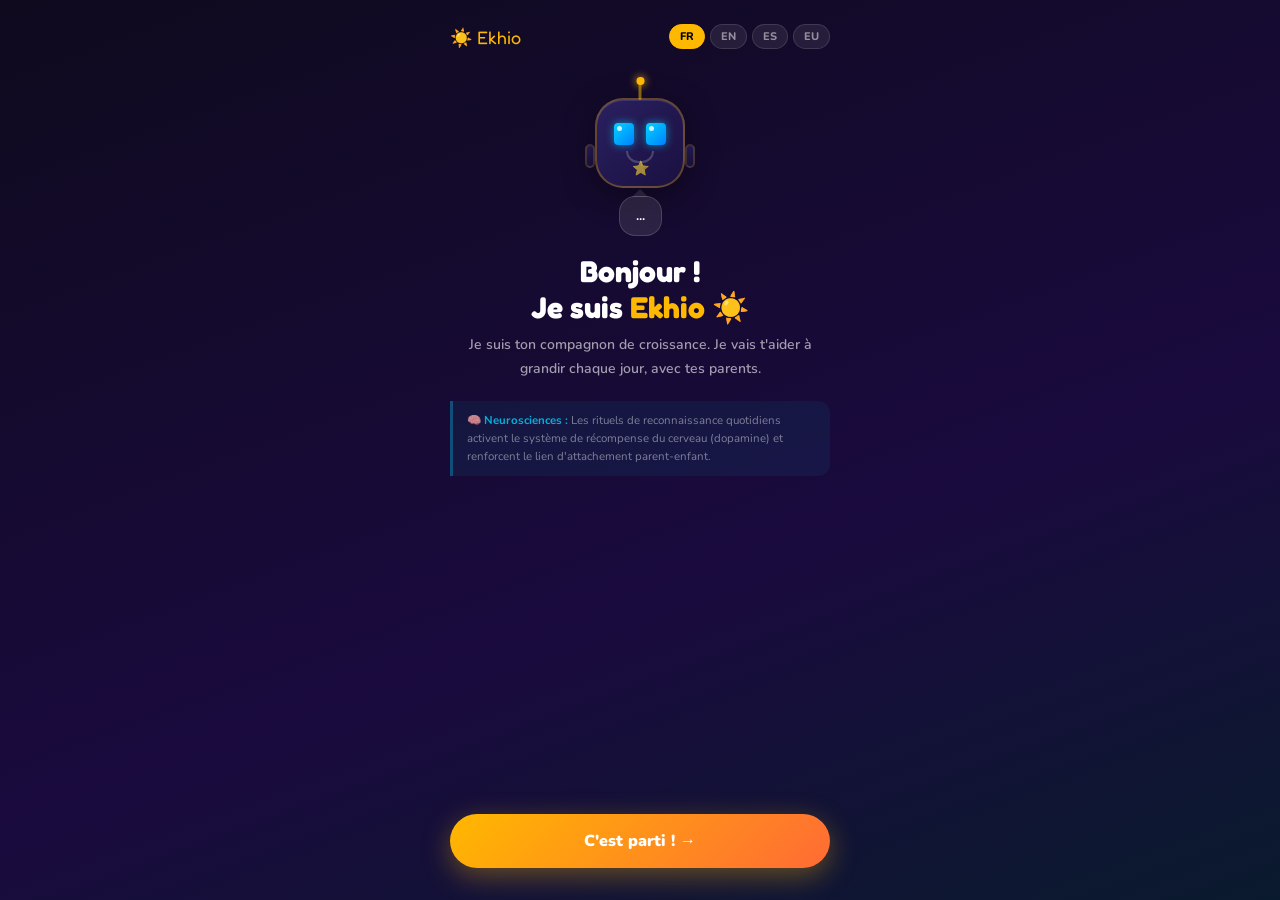
==== app.html @ 109b2e46 "🤖 feat: onboarding guidé robot Ekhio — 7 étapes, 4 langues, socle neuroscience, profil localStorage" ====
<!DOCTYPE html>
<html lang="fr">
<head>
<script>
// Redirect to onboarding if not done
if(!localStorage.getItem('ekhio_onboarding_done')){
  window.location.replace('onboarding.html');
}
// Load profile
(function(){
  const pid = localStorage.getItem('ekhio_active_profile');
  if(pid){
    const profiles = JSON.parse(localStorage.getItem('ekhio_profiles')||'[]');
    const p = profiles.find(x=>x.id===pid);
    if(p){ window.__ekhioProfile = p; }
  }
})();
</script>

<meta charset="UTF-8">
  <meta http-equiv="Cache-Control" content="no-cache, no-store, must-revalidate">
  <meta http-equiv="Pragma" content="no-cache">
  <meta http-equiv="Expires" content="0">
  <!-- PWA -->
  
  <script>
    // On iOS standalone: hide status bar overlay trick
    if (window.navigator.standalone) {
      document.documentElement.style.setProperty('--safe-top', '44px');
    }
  </script>
  <link rel="manifest" href="/manifest.json">
  <meta name="theme-color" content="#E8344A">
  <meta name="mobile-web-app-capable" content="yes">
  <meta name="apple-mobile-web-app-capable" content="yes">
  <meta name="apple-mobile-web-app-status-bar-style" content="black-translucent">
  <meta name="apple-mobile-web-app-title" content="Iron Chat">
  <link rel="apple-touch-icon" href="/apple-touch-icon.png">
  <link rel="icon" type="image/x-icon" href="/favicon.ico">

<meta name="viewport" content="width=device-width, initial-scale=1.0, viewport-fit=cover">
<title>Iron Chat & Bixente</title>
<link href="https://fonts.googleapis.com/css2?family=Nunito:wght@400;700;800;900&family=Fredoka+One&display=swap" rel="stylesheet">
<style>
*,*::before,*::after{box-sizing:border-box;margin:0;padding:0}
body{font-family:'Nunito',sans-serif;background:#FFF9F0;color:#1A1208;padding-bottom:90px;min-height:100dvh}
button{cursor:pointer;background:none;border:none;font:inherit}
ul{list-style:none}
:root{--gold:#FFB800;--gold-light:#FFD95A;--red:#E8344A;--green:#2ECC71;--blue:#3B7FE0;--purple:#8B5CF6;--orange:#F97316;--surface:#FFF;--bg:#FFF9F0;--border:rgba(0,0,0,0.08);--text:#1A1208;--muted:#6B5B3E;--faint:#B8A898}
.topbar{position:sticky;top:0;z-index:100;background:linear-gradient(135deg,#C02030,#E8344A,#FF6B35);padding:12px 16px;display:flex;align-items:center;justify-content:space-between;box-shadow:0 4px 20px rgba(232,52,74,.4)}
.logo{display:flex;align-items:center;gap:8px}
.logo-icon{width:40px;height:40px;background:rgba(255,255,255,.15);border-radius:50%;display:flex;align-items:center;justify-content:center;font-size:22px;border:2px solid rgba(255,255,255,.3)}
.logo h1{font-family:'Fredoka One',cursive;color:#fff;font-size:19px;line-height:1.1}
.logo h1 span{display:block;font-family:'Nunito',sans-serif;font-size:10px;font-weight:700;opacity:.8;text-transform:uppercase;letter-spacing:.08em}
.topbar-btn{width:36px;height:36px;background:rgba(255,255,255,.18);border-radius:50%;display:flex;align-items:center;justify-content:center;color:#fff;font-size:17px;border:1px solid rgba(255,255,255,.25);margin-left:8px}
.main{max-width:480px;margin:0 auto;padding:16px}
.hero{background:linear-gradient(135deg,#1A1208,#2D1F0A,#3D2815);border-radius:24px;padding:22px;margin-bottom:16px;position:relative;overflow:hidden;box-shadow:0 16px 48px rgba(0,0,0,.14)}
.hero::before{content:'';position:absolute;top:-40px;right:-40px;width:180px;height:180px;background:radial-gradient(circle,rgba(255,184,0,.2),transparent 70%);pointer-events:none}
.hero-date{font-size:11px;font-weight:700;color:rgba(255,255,255,.45);text-transform:uppercase;letter-spacing:.1em;margin-bottom:10px}
.hero-title{font-family:'Fredoka One',cursive;font-size:24px;color:#fff;margin-bottom:14px;line-height:1.2}
.hero-title .name{color:#FFD95A}
.stars-row{display:flex;gap:6px;margin-bottom:14px;align-items:center}
.star{font-size:32px;cursor:pointer;user-select:none;filter:grayscale(1) opacity(.28);transition:transform .3s cubic-bezier(.34,1.56,.64,1),filter .3s}
.star.on{filter:grayscale(0) drop-shadow(0 0 8px rgba(255,184,0,.8));transform:scale(1.1)}
.star:hover{transform:scale(1.2)}
.total-badge{margin-left:auto;text-align:right}
.total-badge .num{font-family:'Fredoka One',cursive;font-size:48px;color:#FFD95A;line-height:1;text-shadow:0 0 20px rgba(255,184,0,.5)}
.total-badge .lbl{font-size:10px;color:rgba(255,255,255,.4);text-transform:uppercase;letter-spacing:.08em}
.progress-bar{background:rgba(255,255,255,.1);border-radius:999px;height:9px;overflow:hidden;margin-bottom:7px}
.progress-fill{height:100%;background:linear-gradient(90deg,#FFB800,#FFD95A);border-radius:999px;transition:width .6s cubic-bezier(.34,1.56,.64,1);box-shadow:0 0 10px rgba(255,184,0,.4)}
.prog-labels{display:flex;justify-content:space-between;font-size:10px;color:rgba(255,255,255,.38);font-weight:700;text-transform:uppercase}
.ironchat-q{background:rgba(255,255,255,.06);border:1px solid rgba(255,255,255,.1);border-radius:12px;padding:10px 14px;margin-top:14px;display:flex;align-items:center;gap:10px}
.q-icon{font-size:24px;flex-shrink:0}
.q-text{font-size:12px;color:rgba(255,255,255,.78);font-style:italic;line-height:1.4}
.sec-title{font-family:'Fredoka One',cursive;font-size:21px;color:var(--text);margin-bottom:11px;display:flex;align-items:center;gap:7px}
.beh-grid{display:grid;grid-template-columns:1fr 1fr;gap:10px;margin-bottom:22px}
.beh-card{background:var(--surface);border:1.5px solid var(--border);border-radius:18px;padding:14px 10px;display:flex;flex-direction:column;align-items:center;text-align:center;gap:6px;cursor:pointer;transition:transform .2s cubic-bezier(.34,1.56,.64,1),box-shadow .2s;box-shadow:0 2px 8px rgba(0,0,0,.06);-webkit-tap-highlight-color:transparent;position:relative}
.beh-card:hover{transform:translateY(-3px);box-shadow:0 6px 20px rgba(0,0,0,.1)}
.beh-card:active{transform:scale(.96)}
.beh-card.done{opacity:.45;pointer-events:none}
.beh-card.done::after{content:'✓';position:absolute;top:8px;right:10px;font-size:16px;color:var(--green);font-weight:900}
.beh-card .ic{font-size:30px}
.beh-card .lbl{font-size:11px;font-weight:800;color:var(--text);line-height:1.3}
.beh-card .badge{background:var(--gold);color:#fff;font-size:10px;font-weight:800;padding:2px 8px;border-radius:999px}
.beh-card.sp{border-color:var(--gold);background:linear-gradient(135deg,#FFFBF0,#FFF3DC)}
.beh-card.sp .badge{background:#E09800}
.rew-item{background:var(--surface);border:1.5px solid var(--border);border-radius:18px;padding:14px;display:flex;align-items:center;gap:10px;margin-bottom:8px;box-shadow:0 2px 8px rgba(0,0,0,.06);transition:transform .2s,box-shadow .2s;-webkit-tap-highlight-color:transparent}
.rew-item.ul{border-color:var(--green);background:linear-gradient(135deg,#F0FFF7,#E0FFEE);cursor:pointer}
.rew-item.ul:hover{transform:translateX(4px);box-shadow:0 6px 20px rgba(0,0,0,.1)}
.rew-item.nx{border-color:var(--gold);background:linear-gradient(135deg,#FFFBF0,#FFF3DC)}
.rew-item.lk{opacity:.5}
.rew-ic{font-size:28px;flex-shrink:0}
.rew-info{flex:1}
.rew-title{font-weight:800;font-size:13px;color:var(--text)}
.rew-desc{font-size:11px;color:var(--muted);margin-top:1px}
.rew-cost{font-family:'Fredoka One',cursive;font-size:17px;color:#E09800;flex-shrink:0}
.rew-st{width:26px;height:26px;border-radius:50%;display:flex;align-items:center;justify-content:center;font-size:13px;flex-shrink:0}
.rew-st.ok{background:var(--green)}.rew-st.tg{background:var(--gold)}.rew-st.lk2{background:rgba(0,0,0,.07)}
.rew-del{width:26px;height:26px;border-radius:50%;background:rgba(232,52,74,.1);display:flex;align-items:center;justify-content:center;font-size:12px;cursor:pointer;flex-shrink:0;color:var(--red);border:none;transition:background .18s}
.rew-del:hover{background:rgba(232,52,74,.2)}
.wk-grid{display:grid;grid-template-columns:repeat(7,1fr);gap:7px;margin-bottom:22px}
.day{background:var(--surface);border:1.5px solid var(--border);border-radius:12px;padding:7px 3px;text-align:center}
.day .dn{font-size:8px;font-weight:800;color:var(--faint);text-transform:uppercase;letter-spacing:.06em;margin-bottom:3px}
.day .ds{font-family:'Fredoka One',cursive;font-size:18px;color:var(--gold);line-height:1}
.day .de{font-size:8px;color:var(--faint)}
.day.td{border-color:var(--red);background:linear-gradient(135deg,#FFF5F7,#FFE8EC)}
.day.td .dn{color:var(--red)}
/* History */
.hist-item{background:var(--surface);border:1.5px solid var(--border);border-radius:16px;padding:13px;display:flex;align-items:center;gap:10px;margin-bottom:8px;box-shadow:0 2px 8px rgba(0,0,0,.06)}
.hist-item.type-earn{border-left:4px solid var(--gold)}
.hist-item.type-use{border-left:4px solid var(--red)}
.hist-ic{font-size:24px;flex-shrink:0}
.hist-info{flex:1}
.hist-title{font-weight:800;font-size:13px;color:var(--text)}
.hist-date{font-size:10px;color:var(--faint);margin-top:2px}
.hist-pts{font-family:'Fredoka One',cursive;font-size:16px;flex-shrink:0}
.hist-pts.earn{color:var(--gold)}.hist-pts.use{color:var(--red)}
.hist-empty{text-align:center;padding:40px 20px;color:var(--faint);font-size:14px;font-weight:700}
.hist-empty .ic{font-size:40px;margin-bottom:8px}
/* Add reward form */
.add-rew-form{background:#fff;border:2px dashed var(--gold);border-radius:18px;padding:16px;margin-bottom:22px}
.add-rew-form .form-title{font-family:'Fredoka One',cursive;font-size:16px;color:var(--text);margin-bottom:12px;display:flex;align-items:center;gap:6px}
.form-row{display:flex;gap:8px;margin-bottom:10px}
.form-row input,.form-row select{flex:1;padding:10px 12px;border:1.5px solid var(--border);border-radius:12px;font:inherit;font-size:13px;font-weight:700;color:var(--text);background:var(--bg)}
.form-row input:focus,.form-row select:focus{outline:none;border-color:var(--gold)}
.form-row-3{display:grid;grid-template-columns:1fr 2fr 1fr;gap:8px;margin-bottom:12px}
.btn-add-rew{background:linear-gradient(135deg,#FFB800,#FFD95A);color:#1A1208;border-radius:12px;padding:10px;font-weight:900;font-size:13px;width:100%;border:none;cursor:pointer;display:flex;align-items:center;justify-content:center;gap:6px}
/* Bottom nav */
.bottom-nav{position:fixed;bottom:0;left:0;right:0;background:#fff;border-top:1.5px solid var(--border);display:flex;justify-content:space-around;padding:8px;padding-bottom:calc(8px + env(safe-area-inset-bottom,0px));box-shadow:0 -8px 24px rgba(0,0,0,.08);z-index:200}
.nav-item{display:flex;flex-direction:column;align-items:center;gap:2px;padding:7px 14px;border-radius:12px;color:var(--faint);font-size:9px;font-weight:800;text-transform:uppercase;letter-spacing:.06em;transition:color .18s,background .18s;cursor:pointer;-webkit-tap-highlight-color:transparent}
.nav-item .ni{font-size:20px;line-height:1}
.nav-item.act{color:var(--red);background:rgba(232,52,74,.08)}
.view{display:none}
.view.act{display:block}
/* Modals */
.overlay{position:fixed;inset:0;background:rgba(0,0,0,.58);backdrop-filter:blur(4px);z-index:500;display:flex;align-items:flex-end;padding:14px;opacity:0;pointer-events:none;transition:opacity .25s}
.overlay.open{opacity:1;pointer-events:all}
.modal{background:#fff;border-radius:24px 24px 18px 18px;padding:22px;width:100%;max-width:480px;margin:0 auto;transform:translateY(60px);transition:transform .35s cubic-bezier(.34,1.56,.64,1);box-shadow:0 16px 48px rgba(0,0,0,.14)}
.overlay.open .modal{transform:translateY(0)}
.m-em{font-size:52px;text-align:center;display:block;margin-bottom:10px}
.m-title{font-family:'Fredoka One',cursive;font-size:22px;text-align:center;margin-bottom:7px}
.m-desc{font-size:13px;color:var(--muted);text-align:center;margin-bottom:18px;line-height:1.6}
.m-actions{display:flex;gap:10px}
.btn{flex:1;padding:11px 14px;border-radius:999px;font-weight:800;font-size:14px;text-align:center;cursor:pointer;transition:transform .18s;border:none}
.btn:active{transform:scale(.97)}
.btn-p{background:linear-gradient(135deg,#E8344A,#FF6B35);color:#fff;box-shadow:0 4px 14px rgba(232,52,74,.35)}
.btn-s{background:#FFF3DC;color:var(--muted)}
/* Confetti / FX */
.confbox{position:fixed;inset:0;pointer-events:none;z-index:1000;overflow:hidden}
.cp{position:absolute;animation:cf linear forwards}
@keyframes cf{0%{transform:translateY(-20px) rotate(0deg);opacity:1}100%{transform:translateY(110vh) rotate(720deg);opacity:0}}
.sburst{position:fixed;pointer-events:none;z-index:800;font-size:46px;animation:sb .7s cubic-bezier(.34,1.56,.64,1) forwards}
@keyframes sb{0%{transform:scale(0) rotate(-30deg);opacity:1}60%{transform:scale(1.4) rotate(10deg);opacity:1}100%{transform:scale(1) rotate(0) translateY(-80px);opacity:0}}
/* Rules */
.rl-list{display:flex;flex-direction:column;gap:11px;margin-bottom:22px}
.rl-card{background:#fff;border:1.5px solid var(--border);border-radius:18px;padding:14px;display:flex;align-items:center;gap:10px;box-shadow:0 2px 8px rgba(0,0,0,.06)}
.rl-num{width:26px;height:26px;background:var(--red);color:#fff;border-radius:50%;display:flex;align-items:center;justify-content:center;font-family:'Fredoka One',cursive;font-size:14px;flex-shrink:0}
.rl-em{font-size:28px;flex-shrink:0}
.rl-title{font-weight:800;font-size:13px;color:var(--text)}
.rl-q{font-size:11px;color:var(--muted);font-style:italic;margin-top:2px}
.crisis-card{background:linear-gradient(135deg,#F0F7FF,#E0EEFF);border:1.5px solid rgba(59,127,224,.2);border-radius:18px;padding:18px;margin-bottom:14px}
.csteps{display:flex;flex-direction:column;gap:10px;margin-top:10px}
.cstep{display:flex;align-items:flex-start;gap:10px;padding:10px;background:#fff;border-radius:12px}
.csnum{width:26px;height:26px;border-radius:50%;display:flex;align-items:center;justify-content:center;font-family:'Fredoka One',cursive;font-size:14px;color:#fff;flex-shrink:0}
.csnum.g{background:#2ECC71}.csnum.o{background:#F97316}.csnum.b{background:#3B7FE0}.csnum.p{background:#8B5CF6}.csnum.gl{background:#FFB800}
.cst-title{font-weight:800;font-size:12px;color:var(--text)}
.cst-desc{font-size:11px;color:var(--muted);margin-top:2px;line-height:1.5}
/* Settings */
.s-card{background:#fff;border:1.5px solid var(--border);border-radius:18px;padding:18px;margin-bottom:14px}
.s-lbl{font-size:10px;font-weight:800;color:var(--faint);text-transform:uppercase;letter-spacing:.1em;margin-bottom:7px}
.s-input{width:100%;padding:11px 14px;border:1.5px solid var(--border);border-radius:12px;font:inherit;font-size:14px;font-weight:700;color:var(--text);background:var(--bg);transition:border-color .18s}
.s-input:focus{outline:none;border-color:var(--red)}
.s-row{display:flex;align-items:center;justify-content:space-between;padding:11px 0;border-bottom:1px solid rgba(0,0,0,.06)}
.s-row:last-child{border-bottom:none}
.s-rl{font-weight:700;font-size:13px}.s-rd{font-size:11px;color:var(--muted);margin-top:2px}
.tg{width:44px;height:26px;background:rgba(0,0,0,.1);border-radius:999px;position:relative;cursor:pointer;transition:background .25s;flex-shrink:0}
.tg.on{background:#2ECC71}
.tg::after{content:'';position:absolute;top:2px;left:2px;width:22px;height:22px;background:#fff;border-radius:50%;box-shadow:0 2px 6px rgba(0,0,0,.2);transition:transform .25s cubic-bezier(.34,1.56,.64,1)}
.tg.on::after{transform:translateX(18px)}
.btn-save{background:linear-gradient(135deg,#E8344A,#FF6B35);color:#fff;border-radius:12px;padding:12px;font-weight:800;font-size:14px;width:100%;text-align:center;box-shadow:0 4px 14px rgba(232,52,74,.35);margin-bottom:10px;display:block;border:none;cursor:pointer}
.btn-danger{background:rgba(232,52,74,.08);color:var(--red);border:1.5px solid rgba(232,52,74,.2);border-radius:12px;padding:11px;font-weight:800;font-size:13px;width:100%;display:block;cursor:pointer}
/* Toast */
.toast{position:fixed;top:14px;left:50%;transform:translateX(-50%) translateY(-80px);background:#1A1208;color:#fff;padding:11px 18px;border-radius:999px;font-size:13px;font-weight:700;z-index:600;transition:transform .4s cubic-bezier(.34,1.56,.64,1);white-space:nowrap;box-shadow:0 16px 48px rgba(0,0,0,.14)}
.toast.show{transform:translateX(-50%) translateY(0)}
/* Filter tabs */
.filter-tabs{display:flex;gap:8px;margin-bottom:14px}
.ftab{padding:6px 14px;border-radius:999px;font-size:12px;font-weight:800;cursor:pointer;border:1.5px solid var(--border);background:var(--surface);color:var(--muted);transition:all .18s}
.ftab.act{background:var(--red);color:#fff;border-color:var(--red)}
@media(max-width:360px){.beh-grid{grid-template-columns:1fr}.day .ds{font-size:15px}.nav-item{padding:7px 8px}}
.beh-manage-item{background:#fff;border:1.5px solid var(--border);border-radius:16px;padding:12px 14px;display:flex;align-items:center;gap:10px;margin-bottom:8px;box-shadow:0 2px 8px rgba(0,0,0,.06)}
.beh-manage-item.custom-b{border-color:rgba(255,184,0,.4);background:linear-gradient(135deg,#FFFBF0,#FFF8E8)}


/* ===== MINI JEU ===== */
#view-game{display:none;flex-direction:column;align-items:center}
#view-game.act{display:flex}
.game-locked{text-align:center;padding:48px 24px;color:var(--muted)}
.game-locked .lock-ic{font-size:64px;margin-bottom:16px}
.game-locked .lock-title{font-family:'Fredoka One',cursive;font-size:22px;color:var(--text);margin-bottom:8px}
.game-locked .lock-desc{font-size:14px;line-height:1.6;max-width:28ch;margin:0 auto}
.game-locked .lock-stars{font-family:'Fredoka One',cursive;font-size:48px;color:var(--gold);margin:16px 0;text-shadow:0 0 20px rgba(255,184,0,.4)}
.game-wrap{width:100%;max-width:480px;position:relative}
#gameCanvas{width:100%;display:block;border-radius:18px;box-shadow:0 8px 32px rgba(0,0,0,.18);touch-action:none}
.game-hud{width:100%;max-width:480px;display:flex;justify-content:space-between;align-items:center;padding:10px 4px;margin-top:8px}
.hud-score{font-family:'Fredoka One',cursive;font-size:22px;color:var(--text)}
.hud-best{font-size:12px;font-weight:800;color:var(--muted);text-align:right}
.game-btn{background:linear-gradient(135deg,#E8344A,#FF6B35);color:#fff;border-radius:999px;padding:11px 28px;font-weight:800;font-size:15px;border:none;cursor:pointer;box-shadow:0 4px 14px rgba(232,52,74,.35);margin-top:12px;display:block}
.game-btn.secondary{background:linear-gradient(135deg,#FFB800,#FFD95A);color:#1A1208;box-shadow:0 4px 14px rgba(255,184,0,.35)}
.game-tap-hint{font-size:12px;color:var(--faint);font-weight:700;text-align:center;margin-top:8px}

/* ===== SPLASH LANDING ===== */
#splashScreen{position:fixed;inset:0;z-index:9999;background:#0A0A1A;display:flex;flex-direction:column;align-items:center;justify-content:center;padding:0;overflow:hidden;cursor:pointer;-webkit-tap-highlight-color:transparent;user-select:none}
.splash-img{width:100%;max-width:480px;object-fit:cover;flex:1;min-height:0}
.splash-bottom{width:100%;max-width:480px;padding:20px 24px 32px;background:linear-gradient(to bottom,rgba(10,10,26,0) 0%,#0A0A1A 30%);margin-top:-60px;position:relative;z-index:2;text-align:center}
.splash-btn{background:linear-gradient(135deg,#FFB800,#FF6B35);color:#fff;border:none;border-radius:999px;padding:16px 48px;font-family:'Fredoka One',cursive;font-size:22px;cursor:pointer;box-shadow:0 0 32px rgba(255,184,0,0.6),0 8px 24px rgba(0,0,0,0.4);animation:pulse-btn 2s ease-in-out infinite;width:100%}
@keyframes pulse-btn{0%,100%{box-shadow:0 0 32px rgba(255,184,0,0.6),0 8px 24px rgba(0,0,0,0.4);transform:scale(1)}50%{box-shadow:0 0 48px rgba(255,184,0,0.9),0 8px 32px rgba(0,0,0,0.5);transform:scale(1.03)}}
.splash-subtitle{font-size:13px;color:rgba(255,255,255,0.5);font-weight:700;margin-top:10px;text-transform:uppercase;letter-spacing:.1em}

</style>
</head>
<body>

<div id="splashScreen" onclick="dismissSplash()" style="cursor:pointer">
  <img src="landing.jpg" class="splash-img" alt="Bixente & Iron Chat" draggable="false">
  <div class="splash-bottom">
    <div class="splash-btn">⭐ Découvrir mes Récompenses</div>
    <div class="splash-subtitle">Bixente Rewards &amp; Iron Chat</div>
  </div>
</div>

<header class="topbar">
  <div class="logo">
    <div class="logo-icon">🦁</div>
    <h1>Iron Chat<span>& Bixente</span></h1>
  </div>
  <div style="display:flex">
    
  <div id="app-lang-switcher" style="display:flex;gap:4px;align-items:center">
    <button onclick="setAppLang('fr')" id="aln-fr" style="background:var(--gold);color:#000;border:none;border-radius:999px;padding:4px 10px;font-size:10px;font-weight:800;cursor:pointer">FR</button>
    <button onclick="setAppLang('eu')" id="aln-eu" style="background:rgba(255,255,255,.1);color:rgba(255,255,255,.6);border:none;border-radius:999px;padding:4px 10px;font-size:10px;font-weight:800;cursor:pointer">EU</button>
  </div>
    <button class="topbar-btn" onclick="showView('reglements')">📋</button>
    <button class="topbar-btn" onclick="showView('settings')">⚙️</button>
  </div>
</header>

<div class="confbox" id="confbox"></div>
<div class="toast" id="toast"></div>

<main class="main">

  <!-- HOME -->
  <div class="view act" id="view-home">
    <div class="hero">
      <div class="hero-date" id="heroDate"></div>
      <div class="hero-title">Les étoiles de <span class="name" id="heroName">Bixente</span> !</div>
      <div class="stars-row">
        <div id="starsRow" style="display:flex;gap:6px"></div>
        <div class="total-badge">
          <div class="num" id="totalNum">0</div>
          <div class="lbl">⭐ total</div>
        </div>
      </div>
      <div class="progress-bar"><div class="progress-fill" id="pFill" style="width:0%"></div></div>
      <div class="prog-labels"><span id="pStart">0⭐</span><span id="pNext">Objectif : 3⭐</span><span id="pEnd">3⭐</span></div>
      <div class="ironchat-q">
        <span class="q-icon">🦁</span>
        <span class="q-text" id="quote">"Iron Chat est fier de toi !"</span>
      </div>
    </div>

    <div class="sec-title">⚡ Gagner des étoiles</div>
    <div class="beh-grid" id="behGrid"></div>

    <div class="sec-title">🏆 Récompenses</div>
    <div id="rewList" style="margin-bottom:22px"></div>

    <div class="sec-title">📅 Cette semaine</div>
    <div class="wk-grid" id="wkGrid"></div>
  </div>

  <!-- REWARDS MANAGEMENT -->
  <div class="view" id="view-rewards">
    <div class="sec-title" style="margin-top:8px">🎁 Gérer les récompenses</div>

    <div class="add-rew-form">
      <div class="form-title">✨ Créer une récompense</div>
      <div class="form-row-3">
        <input type="text" id="newRewEmoji" placeholder="🎯" maxlength="2" style="text-align:center;font-size:22px">
        <input type="text" id="newRewTitle" placeholder="Nom de la récompense" maxlength="30">
        <input type="number" id="newRewCost" placeholder="⭐" min="1" max="999" style="text-align:center">
      </div>
      <div class="form-row">
        <input type="text" id="newRewDesc" placeholder="Description (optionnelle)" maxlength="50">
      </div>
      <button class="btn-add-rew" onclick="addCustomRew()">➕ Ajouter cette récompense</button>
    </div>

    <div class="sec-title">📋 Toutes les récompenses</div>
    <div id="allRewList"></div>
  </div>

  <!-- HISTORY -->
  <div class="view" id="view-history">
    <div class="sec-title" style="margin-top:8px">📖 Historique</div>
    <div class="filter-tabs">
      <div class="ftab act" id="ftAll" onclick="setFilt('all')">Tout</div>
      <div class="ftab" id="ftEarn" onclick="setFilt('earn')">⭐ Gains</div>
      <div class="ftab" id="ftUse" onclick="setFilt('use')">🎁 Récompenses</div>
    </div>
    <div id="histList"></div>
  </div>

  <!-- RULES -->
  <div class="view" id="view-reglements">
    <div class="sec-title" style="margin-top:8px">🦁 Les 5 Règles d'Iron Chat</div>
    <div class="rl-list" id="rlList"></div>
    <div class="sec-title">🆘 Protocole Anti-Crise</div>
    <div class="crisis-card">
      <div style="font-family:'Fredoka One',cursive;font-size:15px;color:#3B7FE0;margin-bottom:3px">Si Bixente est en colère…</div>
      <div style="font-size:11px;color:#6B5B3E">Iron Chat guide en 5 étapes :</div>
      <div class="csteps">
        <div class="cstep"><div class="csnum g">1</div><div><div class="cst-title">⏱️ Je préviens 5 min avant</div><div class="cst-desc">"Bixente, dans 5 minutes on change d'activité."</div></div></div>
        <div class="cstep"><div class="csnum o">2</div><div><div class="cst-title">🫂 Je reste calme & à sa hauteur</div><div class="cst-desc">Je respire, je baisse la voix, je m'accroupis.</div></div></div>
        <div class="cstep"><div class="csnum b">3</div><div><div class="cst-title">💬 Je nomme l'émotion</div><div class="cst-desc">"Tu es en colère parce que… c'est normal."</div></div></div>
        <div class="cstep"><div class="csnum p">4</div><div><div class="cst-title">🛋️ Coin Calme Iron Chat</div><div class="cst-desc">Souffle ensemble : inspire 4s → bloque 4s → expire 6s.</div></div></div>
        <div class="cstep"><div class="csnum gl">5</div><div><div class="cst-title">⭐ Le débriefing</div><div class="cst-desc">"Tu t'es calmé — Iron Chat est fier !" → +1 étoile bonus.</div></div></div>
      </div>
    </div>
    <div class="hero" style="margin-bottom:22px">
      <div class="hero-title" style="font-size:17px">🌟 La philosophie Iron Chat</div>
      <p style="color:rgba(255,255,255,.72);font-size:12px;line-height:1.7;margin-top:8px">Quand Bixente respecte les règles, <strong style="color:#FFD95A">tout le monde est content et personne n'est triste</strong>.<br><br>Iron Chat ne punit pas — il récompense et encourage. 💪</p>
    </div>
  </div>

  <!-- SETTINGS -->
  <div class="view" id="view-settings">
    <div class="sec-title" style="margin-top:8px">⚙️ Paramètres</div>
    <div class="s-card">
      <div class="s-lbl">Nom de l'enfant</div>
      <input type="text" class="s-input" id="sName" placeholder="Bixente" maxlength="20">
    </div>
    <div class="s-card">
      <div class="s-lbl">Âge</div>
      <input type="number" class="s-input" id="sAge" placeholder="5" min="3" max="18">
    </div>
    <div class="s-card">
      <div class="s-lbl">Options</div>
      <div class="s-row">
        <div><div class="s-rl">Mode parent 🔒</div><div class="s-rd">Confirmer avant d'ajouter + bypass limite journalière</div></div>
        <div class="tg" id="tgParent" onclick="tog('parent')"></div>
      </div>
      <div class="s-row">
        <div><div class="s-rl">Étoiles max / jour</div><div class="s-rd" id="maxDesc">Maximum 5 étoiles/jour</div></div>
        <div style="display:flex;align-items:center;gap:7px">
          <button onclick="chgMax(-1)" style="width:28px;height:28px;background:#FFF3DC;border-radius:50%;font-size:18px;font-weight:800;color:#6B5B3E;display:flex;align-items:center;justify-content:center;cursor:pointer;border:none">−</button>
          <span id="maxVal" style="font-family:'Fredoka One',cursive;font-size:21px;color:#E8344A;min-width:22px;text-align:center">5</span>
          <button onclick="chgMax(1)" style="width:28px;height:28px;background:#FFF3DC;border-radius:50%;font-size:18px;font-weight:800;color:#6B5B3E;display:flex;align-items:center;justify-content:center;cursor:pointer;border:none">+</button>
        </div>
      </div>
    </div>
    <button class="btn-save" onclick="saveSets()">💾 Sauvegarder</button>

    <div class="sec-title" style="margin-top:8px">⚡ Gérer les comportements</div>

    <div class="add-rew-form" style="margin-bottom:14px">
      <div class="form-title">➕ Nouveau comportement</div>
      <div class="form-row-3">
        <input type="text" id="newBehEmoji" placeholder="🎯" maxlength="2" style="text-align:center;font-size:22px">
        <input type="text" id="newBehLabel" placeholder="Nom du comportement" maxlength="30">
        <select id="newBehSp" style="font-size:13px;font-weight:700;padding:10px 8px;border:1.5px solid var(--border);border-radius:12px;background:var(--bg);color:var(--text)">
          <option value="0">Normal</option>
          <option value="1">⭐ Spécial</option>
        </select>
      </div>
      <div class="form-row">
        <input type="text" id="newBehQuote" placeholder="Citation Iron Chat (ex: Mission réussie !)" maxlength="50">
      </div>
      <button class="btn-add-rew" onclick="addCustomBeh()">➕ Ajouter ce comportement</button>
    </div>

    <div id="behManageList"></div>

    <button class="btn-danger" style="margin-top:8px" onclick="doReset()">🗑️ Remettre à zéro</button>
  </div>


  <!-- MINI JEU -->
  <div class="view" id="view-game">
    <div id="gameLocked" class="game-locked">
      <div class="lock-ic">🔒</div>
      <div class="lock-title">Mini Jeu verrouillé</div>
      <div class="lock-stars" id="lockStarsDisplay">0 / 10 ⭐</div>
      <div class="lock-desc">Gagne <strong>10 étoiles</strong> pour débloquer le mini jeu Iron Chat !</div>
    </div>
    <div id="gameUnlocked" style="display:none;width:100%;max-width:480px">
      <div class="game-hud">
        <div>
          <div class="hud-score">Score : <span id="gameScore">0</span></div>
          <div style="font-size:11px;font-weight:700;color:var(--faint);margin-top:2px">🏆 Record : <span id="gameBest">0</span></div>
        </div>
        <div style="text-align:right">
          <div style="font-family:'Fredoka One',cursive;font-size:14px;color:var(--red)" id="gameLives">❤️ ❤️ ❤️</div>
          <div style="font-size:11px;font-weight:700;color:var(--faint);margin-top:2px" id="gameSpeed">Vitesse ×1</div>
        </div>
      </div>
      <div class="game-wrap">
        <canvas id="gameCanvas" width="480" height="300"></canvas>
      </div>
      <div class="game-tap-hint" id="gameTapHint">Tape l'écran ou appuie sur ESPACE pour sauter</div>
      <div style="display:flex;gap:10px;justify-content:center;margin-top:12px">
        <button class="game-btn" id="gameStartBtn" onclick="gameAction()">▶ Démarrer</button>
        <button class="game-btn secondary" onclick="showView('home')" style="padding:11px 18px">← Retour</button>
      </div>
    </div>
  </div>

</main>

<nav class="bottom-nav">
  <div class="nav-item act" id="nav-home" onclick="showView('home')"><span class="ni">⭐</span><span>Étoiles</span></div>
  <div class="nav-item" id="nav-rewards" onclick="showView('rewards')"><span class="ni">🎁</span><span>Rewards</span></div>
  <div class="nav-item" id="nav-history" onclick="showView('history')"><span class="ni">📖</span><span>Historique</span></div>
  <div class="nav-item" id="nav-game" onclick="showView('game')"><span class="ni">🎮</span><span>Jeu</span></div>
  <div class="nav-item" id="nav-reglements" onclick="showView('reglements')"><span class="ni">📋</span><span>Règles</span></div>
</nav>

<!-- Behavior confirm modal -->
<div class="overlay" id="behModal">
  <div class="modal">
    <span class="m-em" id="mEm">⭐</span>
    <div class="m-title" id="mTitle">Bravo !</div>
    <div class="m-desc" id="mDesc"></div>
    <div class="m-actions">
      <button class="btn btn-s" onclick="closeM('behModal')">Annuler</button>
      <button class="btn btn-p" id="mOk">Gagner l'étoile !</button>
    </div>
  </div>
</div>

<!-- Reward use modal -->
<div class="overlay" id="rewModal">
  <div class="modal">
    <span class="m-em" id="rEm">🏆</span>
    <div class="m-title" id="rTitle">Récompense !</div>
    <div class="m-desc" id="rDesc"></div>
    <div class="m-actions">
      <button class="btn btn-s" onclick="closeM('rewModal')">Plus tard</button>
      <button class="btn btn-p" onclick="useRew()">🎉 Utiliser !</button>
    </div>
  </div>
</div>

<!-- Delete reward confirm -->
<div class="overlay" id="delBehModal">
  <div class="modal">
    <span class="m-em">🗑️</span>
    <div class="m-title">Supprimer ?</div>
    <div class="m-desc" id="delBehDesc">Ce comportement sera supprimé.</div>
    <div class="m-actions">
      <button class="btn btn-s" onclick="closeM('delBehModal')">Annuler</button>
      <button class="btn btn-p" onclick="confirmDelBeh()">Supprimer</button>
    </div>
  </div>
</div>

<div class="overlay" id="delRewModal">
  <div class="modal">
    <span class="m-em">🗑️</span>
    <div class="m-title">Supprimer ?</div>
    <div class="m-desc" id="delRewDesc">Cette récompense sera supprimée.</div>
    <div class="m-actions">
      <button class="btn btn-s" onclick="closeM('delRewModal')">Annuler</button>
      <button class="btn btn-p" onclick="confirmDelRew()">Supprimer</button>
    </div>
  </div>
</div>

<script>
const DEFAULT_BEH=[
  {id:"b1",e:"☀️",l:"Routine du matin",q:"Mission matin accomplie !"},
  {id:"b2",e:"🌙",l:"Routine du soir",q:"Mission soir réussie !"},
  {id:"b3",e:"🧸",l:"Rangement jouets",q:"La base est rangée !"},
  {id:"b4",e:"🤗",l:"Doux avec les autres",q:"Un héros qui protège !",sp:true},
  {id:"b5",e:"🙏",l:"Merci / S'il te plaît",q:"Mot de passe validé !"},
  {id:"b6",e:"👂",l:"Bien écouté",q:"Bonne écoute, héros !"},
  {id:"b7",e:"🍽️",l:"Bien mangé à table",q:"Mission repas réussie !"},
  {id:"b8",e:"✅",l:"Dit la vérité",q:"La vérité = super-pouvoir !",sp:true},
  {id:"b9",e:"🌟",l:"Bonus Iron Chat",q:"Surprise Iron Chat !",sp:true},
  {id:"b10",e:"🚗",l:"Calme en voiture",q:"Cockpit serein !"},
];
const DEFAULT_REW=[
  {id:'r1',e:"🎮",t:"Salle de jeux",d:"On va jouer ensemble !",c:3,custom:false},
  {id:'r2',e:"🍕",t:"Repas préféré",d:"Tu choisis ce qu'on mange",c:4,custom:false},
  {id:'r3',e:"📺",t:"1 épisode TV",d:"20 minutes de série",c:5,custom:false},
  {id:'r4',e:"🛝",t:"Super aire de jeux",d:"La grande aire de jeux !",c:10,custom:false},
  {id:'r5',e:"🎬",t:"Soirée film",d:"2 épisodes ou un petit film",c:20,custom:false},
  {id:'r6',e:"🎁",t:"Petit cadeau",d:"Un cadeau surprise !",c:50,custom:false},
];
const RLS=[
  {e:"🍽️",t:"À table : assiette, verre, fourchette — c'est tout !",q:'"Iron Chat range son armure avant de manger."'},
  {e:"🚗",t:"En voiture : doudou ou jouet solide seulement",q:'"En mission, seul l\'essentiel monte dans le cockpit."'},
  {e:"🤗",t:"On ne fait pas mal aux autres",q:'"Iron Chat est fort — les forts protègent."'},
  {e:"📦",t:"On range quand papa et maman demandent",q:'"Un héros range sa base sur ordre du chef de mission."'},
  {e:"🌟",t:"Comme ça, tout le monde est content !",q:'"Une équipe heureuse = une mission réussie !"'},
];
const QT=['"Un héros se lève prêt pour sa mission !"','"Iron Chat est fier de toi, Bixente !"','"Chaque étoile te rapproche de la victoire !"','"Les vrais héros sont doux et courageux."','"Ta mission continue — tu peux le faire !"','"Iron Chat veille sur toi depuis New York 2087 !"'];
const DYS=["Lun","Mar","Mer","Jeu","Ven","Sam","Dim"];

// State
let S={
  n:"Bixente",a:5,
  td:0,tot:0,mx:5,
  wk:[0,0,0,0,0,0,0],
  opts:{parent:false},
  ld:new Date().toDateString(),
  rewards:[...DEFAULT_REW],
  behaviors:null,
  doneBeh:[],
  hist:[],
  rewIdSeq:100,
  behIdSeq:100,
  gameBest:0
};
let pB=null,pR=null,pDelId=null,histFilt='all';

// Persistence via URL hash
function sv(){
  try{localStorage.setItem("ironchat_v1", JSON.stringify(S));}catch(e){}
}
function ld(){
  try{
    const raw=localStorage.getItem("ironchat_v1");
    if(raw){
      const d=JSON.parse(raw);
      // Merge carefully
      if(d.n!==undefined)S.n=d.n;
      if(d.a!==undefined)S.a=d.a;
      if(d.td!==undefined)S.td=d.td;
      if(d.tot!==undefined)S.tot=d.tot;
      if(d.mx!==undefined)S.mx=d.mx;
      if(d.wk)S.wk=d.wk;
      if(d.opts)S.opts=d.opts;
      if(d.ld)S.ld=d.ld;
      if(d.rewards&&d.rewards.length)S.rewards=d.rewards;
      if(d.behaviors&&d.behaviors.length)S.behaviors=d.behaviors;
      if(d.doneBeh)S.doneBeh=d.doneBeh;
      if(d.behIdSeq)S.behIdSeq=d.behIdSeq;
      if(d.gameBest)S.gameBest=d.gameBest;
      if(d.hist)S.hist=d.hist;
      if(d.rewIdSeq)S.rewIdSeq=d.rewIdSeq;
    }
  }catch(e){}
}

function init(){
  ld();
  const td=new Date().toDateString();
  if(S.ld!==td){
    const di=(new Date(S.ld||td).getDay()+6)%7;
    if(S.wk)S.wk[di]=S.td||0;
    S.td=0;S.ld=td;
    S.doneBeh=[];
    sv();
  }
  if(!S.behaviors||!S.behaviors.length)S.behaviors=[...DEFAULT_BEH];
  renderAll();
}

function renderAll(){rHero();rBeh();rRew();rWk();rAllRew();rHist();rRls();rSets();checkGameUnlock();}

/* ---- HERO ---- */
function rHero(){
  const DN=["dimanche","lundi","mardi","mercredi","jeudi","vendredi","samedi"];
  const MN=["janvier","février","mars","avril","mai","juin","juillet","août","septembre","octobre","novembre","décembre"];
  const n=new Date();
  document.getElementById("heroDate").textContent=DN[n.getDay()]+" "+n.getDate()+" "+MN[n.getMonth()]+" "+n.getFullYear();
  document.getElementById("heroName").textContent=S.n||"Bixente";
  document.getElementById("totalNum").textContent=S.tot;

  // Stars
  const row=document.getElementById("starsRow");
  const ex=Array.from(row.querySelectorAll(".star"));
  while(ex.length<S.mx){const s=document.createElement("span");s.className="star";s.textContent="⭐";const i=ex.length;s.onclick=(e)=>tapS(i,e);row.appendChild(s);ex.push(s);}
  while(ex.length>S.mx){ex.pop().remove();}
  row.querySelectorAll(".star").forEach((el,i)=>el.classList.toggle("on",i<S.td));
  // Parent mode: show +/- bonus buttons
  const existingPBtn=document.getElementById('parentAddBtn');
  if(existingPBtn)existingPBtn.remove();
  if(S.opts&&S.opts.parent){
    const pb=document.createElement('div');
    pb.id='parentAddBtn';
    pb.style.cssText='display:flex;flex-direction:column;gap:4px;margin-left:6px';
    pb.innerHTML=`<button onclick="parentAddStar(event)" style="width:28px;height:28px;background:rgba(255,184,0,0.25);border-radius:50%;font-size:16px;font-weight:900;color:#FFD95A;display:flex;align-items:center;justify-content:center;border:none;cursor:pointer" title="Ajouter une étoile (mode parent)">+</button><button onclick="parentRemoveStar(event)" style="width:28px;height:28px;background:rgba(255,255,255,0.1);border-radius:50%;font-size:16px;font-weight:900;color:rgba(255,255,255,0.5);display:flex;align-items:center;justify-content:center;border:none;cursor:pointer" title="Retirer une étoile">−</button>`;
    row.parentNode.insertBefore(pb, row.nextSibling);
  }

  // Progress to next reward
  const sRews=[...S.rewards].sort((a,b)=>a.c-b.c);
  const nx=sRews.find(r=>r.c>S.tot),pv=[...sRews].reverse().find(r=>r.c<=S.tot);
  if(nx){
    const pc=pv?pv.c:0,pct=Math.min(100,((S.tot-pc)/(nx.c-pc))*100);
    document.getElementById("pFill").style.width=pct+"%";
    document.getElementById("pNext").textContent=nx.e+" "+nx.t+" ("+nx.c+"⭐)";
    document.getElementById("pStart").textContent=pc+"⭐";document.getElementById("pEnd").textContent=nx.c+"⭐";
  }else{
    document.getElementById("pFill").style.width="100%";
    document.getElementById("pNext").textContent="🏆 Champion Iron Chat !";
  }
  document.getElementById("quote").textContent=QT[Math.floor(Math.random()*QT.length)];
}

/* ---- BEHAVIORS (1 étoile chacun, once per day) ---- */
function rBeh(){
  const behs=S.behaviors||DEFAULT_BEH;
  document.getElementById("behGrid").innerHTML=behs.map((b)=>{
    const done=S.doneBeh.includes(b.id);
    return`<div class="beh-card${b.sp?" sp":""}${done?" done":""}" onclick="${done?"":"openB('"+b.id+"')"}">
      <span class="ic">${b.e}</span><span class="lbl">${b.l}</span>
      <span class="badge">+1⭐</span>
    </div>`;
  }).join("");
}

/* ---- REWARDS (home list) ---- */
function rRew(){
  const sRews=[...S.rewards].sort((a,b)=>a.c-b.c);
  document.getElementById("rewList").innerHTML=sRews.map((r,i)=>{
    const ul=S.tot>=r.c,nx=!ul&&(i===0||S.tot>=sRews[i-1].c);
    const cls=ul?"ul":nx?"nx":"lk",si=ul?"✅":nx?"🎯":"🔒",sc=ul?"ok":nx?"tg":"lk2";
    return`<div class="rew-item ${cls}" onclick="${ul?"openR('"+r.id+"')":""}">
      <span class="rew-ic">${r.e}</span>
      <div class="rew-info"><div class="rew-title">${r.t}</div><div class="rew-desc">${r.d}</div></div>
      <div class="rew-cost">⭐${r.c}</div>
      <div class="rew-st ${sc}">${si}</div>
    </div>`;
  }).join("");
}

/* ---- WEEK ---- */
function rWk(){
  const ti=(new Date().getDay()+6)%7;
  document.getElementById("wkGrid").innerHTML=DYS.map((d,i)=>{
    const st=i===ti?S.td:(S.wk[i]||0);
    return`<div class="day${i===ti?" td":""}"><div class="dn">${d}</div><div class="ds">${st}</div><div class="de">⭐</div></div>`;
  }).join("");
}

/* ---- ALL REWARDS (manage view) ---- */
function rAllRew(){
  const sRews=[...S.rewards].sort((a,b)=>a.c-b.c);
  document.getElementById("allRewList").innerHTML=sRews.map(r=>{
    const ul=S.tot>=r.c;
    const badge=ul?'<span style="font-size:10px;background:#2ECC71;color:#fff;padding:2px 7px;border-radius:999px;font-weight:800;margin-left:6px">Dispo ✅</span>':'';
    return`<div class="rew-item${ul?" ul":" lk"}">
      <span class="rew-ic">${r.e}</span>
      <div class="rew-info">
        <div class="rew-title">${r.t}${badge}</div>
        <div class="rew-desc">${r.d||''}</div>
      </div>
      <div class="rew-cost">⭐${r.c}</div>
      ${r.custom?`<button class="rew-del" onclick="promptDelRew('${r.id}')" title="Supprimer">🗑️</button>`:'<div style="width:26px"></div>'}
    </div>`;
  }).join("");
}

/* ---- HISTORY ---- */
function rHist(){
  let items=S.hist?[...S.hist].reverse():[];
  if(histFilt==='earn')items=items.filter(h=>h.type==='earn');
  if(histFilt==='use')items=items.filter(h=>h.type==='use');
  if(!items.length){
    document.getElementById("histList").innerHTML='<div class="hist-empty"><div class="ic">📭</div><div>Aucun historique pour l\'instant.</div><div style="font-size:12px;margin-top:6px;color:#B8A898">Les étoiles gagnées et récompenses utilisées apparaîtront ici.</div></div>';
    return;
  }
  document.getElementById("histList").innerHTML=items.map(h=>`
    <div class="hist-item type-${h.type}">
      <span class="hist-ic">${h.em}</span>
      <div class="hist-info">
        <div class="hist-title">${h.title}</div>
        <div class="hist-date">${h.date}</div>
      </div>
      <div class="hist-pts ${h.type}">${h.type==='earn'?'+':'-'}${h.pts}⭐</div>
    </div>`).join("");
}

/* ---- RULES ---- */
function rRls(){
  document.getElementById("rlList").innerHTML=RLS.map((r,i)=>`
    <div class="rl-card">
      <div class="rl-num">${i+1}</div>
      <span class="rl-em">${r.e}</span>
      <div><div class="rl-title">${r.t}</div><div class="rl-q">${r.q}</div></div>
    </div>`).join("");
}

/* ---- SETTINGS UI ---- */
function rSets(){
  document.getElementById("sName").value=S.n||"Bixente";
  document.getElementById("sAge").value=S.a||5;
  document.getElementById("maxVal").textContent=S.mx||5;
  document.getElementById("maxDesc").textContent="Maximum "+(S.mx||5)+" étoiles/jour";
  document.getElementById("tgParent").classList.toggle("on",S.opts&&S.opts.parent);
}

/* ---- ACTIONS ---- */
function tapS(i,e){
  const nc=i+1===S.td?i:i+1,diff=nc-S.td;
  const parentMode=S.opts&&S.opts.parent;
  if(!parentMode&&nc>S.mx)return;
  S.tot=Math.max(0,S.tot+diff);S.td=nc;
  if(diff>0){burst(e.clientX,e.clientY);addHist('earn','⭐','Étoile ajoutée manuellement',1);ckUnlock();}
  sv();renderAll();
}

function openB(id){
  if(S.doneBeh.includes(id)){showT("✅ Déjà fait aujourd'hui !");return;}
  const b=(S.behaviors||DEFAULT_BEH).find(x=>x.id===id);
  if(!b)return;
  pB=id;
  document.getElementById("mEm").textContent=b.e;
  document.getElementById("mTitle").textContent=b.l;
  document.getElementById("mDesc").textContent='"'+b.q+'" — +1 étoile pour '+S.n+' !';
  document.getElementById("mOk").textContent="+1 ⭐ pour "+S.n+" !";
  document.getElementById("mOk").onclick=confB;
  document.getElementById("behModal").classList.add("open");
}

function confB(){
  if(pB===null)return;
  const b=(S.behaviors||DEFAULT_BEH).find(x=>x.id===pB);
  if(!b)return;
  const parentMode=S.opts&&S.opts.parent;
  if(!parentMode&&S.td>=S.mx){showT("⭐ Max "+S.mx+" étoiles/jour atteint !");closeM("behModal");return;}
  S.td+=1;S.tot+=1;
  S.doneBeh.push(pB);
  addHist('earn',b.e,b.l,1);
  closeM("behModal");sv();renderAll();
  confetti();showT("🌟 +1 étoile ! Bravo "+S.n+" !");
  ckUnlock();
}

function parentAddStar(e){
  S.td+=1;S.tot+=1;
  burst(e.clientX,e.clientY);
  addHist('earn','🔓','Étoile ajoutée (mode parent)',1);
  sv();renderAll();ckUnlock();
}
function parentRemoveStar(e){
  if(S.td<=0&&S.tot<=0)return;
  if(S.td>0)S.td-=1;
  S.tot=Math.max(0,S.tot-1);
  addHist('use','🔓','Étoile retirée (mode parent)',1);
  sv();renderAll();
}
function ckUnlock(){
  const r=S.rewards.find(rw=>rw.c===S.tot);
  if(r)setTimeout(()=>openR(r.id,true),900);
}

function openR(id,auto=false){
  const r=S.rewards.find(rw=>rw.id===id);
  if(!r)return;
  if(S.tot<r.c&&!auto)return;
  pR=r;
  document.getElementById("rEm").textContent=r.e;
  document.getElementById("rTitle").textContent=auto?"🎉 Récompense débloquée !":r.t;
  document.getElementById("rDesc").textContent=r.d+" — Coût : "+r.c+" ⭐";
  document.getElementById("rewModal").classList.add("open");
  if(auto)confetti();
}

function useRew(){
  if(!pR)return;
  S.tot-=pR.c;
  addHist('use',pR.e,pR.t,pR.c);
  closeM("rewModal");sv();renderAll();
  showT("🎉 Profite bien, "+S.n+" !");confetti();
}

/* ---- BEHAVIOR MANAGEMENT ---- */
function rBehManage(){
  const behs=S.behaviors||DEFAULT_BEH;
  const el=document.getElementById("behManageList");
  if(!el)return;
  el.innerHTML=behs.map(b=>`
    <div class="beh-manage-item${b.custom?" custom-b":""}">
      <span style="font-size:26px;flex-shrink:0">${b.e}</span>
      <div style="flex:1">
        <div style="font-weight:800;font-size:13px">${b.l}</div>
        <div style="font-size:11px;color:var(--muted);font-style:italic;margin-top:1px">${b.q||''}</div>
      </div>
      ${b.sp?'<span style="font-size:10px;background:#FFB800;color:#fff;padding:2px 7px;border-radius:999px;font-weight:800;flex-shrink:0">Spécial</span>':''}
      ${b.custom
        ?`<button class="rew-del" onclick="promptDelBeh('${b.id}')" title="Supprimer">🗑️</button>`
        :'<div style="width:26px;font-size:11px;color:var(--faint);text-align:center">🔒</div>'
      }
    </div>`).join("");
}

function addCustomBeh(){
  const em=document.getElementById("newBehEmoji").value.trim()||"🎯";
  const label=document.getElementById("newBehLabel").value.trim();
  const quote=document.getElementById("newBehQuote").value.trim();
  const sp=document.getElementById("newBehSp").value==="1";
  if(!label){showT("⚠️ Donne un nom au comportement !");return;}
  S.behIdSeq=(S.behIdSeq||100)+1;
  const id="bh"+S.behIdSeq;
  S.behaviors.push({id,e:em,l:label,q:quote||"Bien joué !",sp,custom:true});
  document.getElementById("newBehEmoji").value="";
  document.getElementById("newBehLabel").value="";
  document.getElementById("newBehQuote").value="";
  document.getElementById("newBehSp").value="0";
  sv();rBeh();rBehManage();
  showT("✅ Comportement ajouté !");
}

let pDelBehId=null;
function promptDelBeh(id){
  pDelBehId=id;
  const b=S.behaviors.find(x=>x.id===id);
  document.getElementById("delBehDesc").textContent="Supprimer le comportement \""+b.l+"\" ?";
  document.getElementById("delBehModal").classList.add("open");
}

function confirmDelBeh(){
  S.behaviors=S.behaviors.filter(b=>b.id!==pDelBehId);
  S.doneBeh=S.doneBeh.filter(id=>id!==pDelBehId);
  closeM("delBehModal");sv();rBeh();rBehManage();
  showT("🗑️ Comportement supprimé");
}

/* ---- CUSTOM REWARDS ---- */
function addCustomRew(){
  const em=document.getElementById("newRewEmoji").value.trim()||"🎯";
  const title=document.getElementById("newRewTitle").value.trim();
  const cost=parseInt(document.getElementById("newRewCost").value);
  const desc=document.getElementById("newRewDesc").value.trim();
  if(!title){showT("⚠️ Donne un nom à la récompense !");return;}
  if(!cost||cost<1){showT("⚠️ Indique le nombre d'étoiles !");return;}
  S.rewIdSeq=(S.rewIdSeq||100)+1;
  S.rewards.push({id:'c'+S.rewIdSeq,e:em,t:title,d:desc||title,c:cost,custom:true});
  document.getElementById("newRewEmoji").value="";
  document.getElementById("newRewTitle").value="";
  document.getElementById("newRewCost").value="";
  document.getElementById("newRewDesc").value="";
  sv();rAllRew();rRew();rHero();
  showT("✅ Récompense ajoutée !");confetti();
}

function promptDelRew(id){
  pDelId=id;
  const r=S.rewards.find(x=>x.id===id);
  document.getElementById("delRewDesc").textContent="Supprimer \""+r.t+"\" ?";
  document.getElementById("delRewModal").classList.add("open");
}

function confirmDelRew(){
  S.rewards=S.rewards.filter(r=>r.id!==pDelId);
  closeM("delRewModal");sv();rAllRew();rRew();rHero();
  showT("🗑️ Récompense supprimée");
}

/* ---- HISTORY HELPERS ---- */
function addHist(type,em,title,pts){
  if(!S.hist)S.hist=[];
  const now=new Date();
  const months=["jan","fév","mar","avr","mai","jun","jul","aoû","sep","oct","nov","déc"];
  const date=now.getDate()+" "+months[now.getMonth()]+" à "+now.getHours()+"h"+String(now.getMinutes()).padStart(2,"0");
  S.hist.push({type,em,title,pts,date});
  if(S.hist.length>200)S.hist=S.hist.slice(-200);
}

function setFilt(f){
  histFilt=f;
  ["all","earn","use"].forEach(x=>document.getElementById("ft"+x.charAt(0).toUpperCase()+x.slice(1)).classList.toggle("act",x===f));
  rHist();
}

/* ---- MODALS / NAV ---- */
function closeM(id){document.getElementById(id).classList.remove("open");pB=null;pR=null;}

function showView(n){
  document.querySelectorAll(".view").forEach(v=>v.classList.remove("act"));
  document.querySelectorAll(".nav-item").forEach(x=>x.classList.remove("act"));
  document.getElementById("view-"+n).classList.add("act");
  const ni=document.getElementById("nav-"+n);if(ni)ni.classList.add("act");
  if(n==='history')rHist();
  if(n==='rewards')rAllRew();
  if(n==='settings')rBehManage();
  if(n==='game')checkGameUnlock();
}

function saveSets(){
  S.n=document.getElementById("sName").value.trim()||"Bixente";
  S.a=parseInt(document.getElementById("sAge").value)||5;
  sv();renderAll();showT("✅ Sauvegardé !");setTimeout(()=>showView("home"),600);
}

function tog(k){
  S.opts[k]=!S.opts[k];
  document.getElementById("tg"+k.charAt(0).toUpperCase()+k.slice(1)).classList.toggle("on",S.opts[k]);
}

function chgMax(d){
  S.mx=Math.max(1,Math.min(10,(S.mx||5)+d));
  document.getElementById("maxVal").textContent=S.mx;
  document.getElementById("maxDesc").textContent="Maximum "+S.mx+" étoiles/jour";
}

function doReset(){
  if(confirm("Remettre toutes les étoiles à zéro ?")){
    S.td=0;S.tot=0;S.wk=[0,0,0,0,0,0,0];S.doneBeh=[];S.hist=[];
    sv();renderAll();showT("🔄 Remis à zéro !");showView("home");
  }
}

/* ---- FX ---- */
function confetti(){
  const c=document.getElementById("confbox"),cols=["#FFB800","#E8344A","#3B7FE0","#2ECC71","#8B5CF6","#F97316"];
  for(let i=0;i<55;i++){
    const p=document.createElement("div");p.className="cp";
    p.style.cssText="left:"+Math.random()*100+"%;top:-10px;background:"+cols[Math.floor(Math.random()*cols.length)]+";width:"+(7+Math.random()*7)+"px;height:"+(7+Math.random()*7)+"px;border-radius:"+(Math.random()>.5?"50%":"3px")+";animation-duration:"+(1.4+Math.random()*1.4)+"s;animation-delay:"+(Math.random()*0.4)+"s";
    c.appendChild(p);setTimeout(()=>p.remove(),3000);
  }
}

function burst(x,y){
  const e=document.createElement("div");e.className="sburst";e.textContent="⭐";
  e.style.left=(x-24)+"px";e.style.top=(y-24)+"px";
  document.body.appendChild(e);setTimeout(()=>e.remove(),800);
}

let toastT=null;
function showT(msg){
  const t=document.getElementById("toast");t.textContent=msg;t.classList.add("show");
  clearTimeout(toastT);toastT=setTimeout(()=>t.classList.remove("show"),2800);
}

["behModal","rewModal","delRewModal","delBehModal"].forEach(id=>{
  document.getElementById(id).addEventListener("click",function(e){if(e.target===this)closeM(id);});
});

function dismissSplash(){
  const s=document.getElementById('splashScreen');
  if(!s||s._closing)return;
  s._closing=true;
  s.style.pointerEvents='none';
  s.style.transition='opacity .4s';
  s.style.opacity='0';
  setTimeout(()=>{ if(s.parentNode)s.parentNode.removeChild(s); },450);
}
// Also dismiss on any keypress
document.addEventListener('keydown', function kd(){ dismissSplash(); document.removeEventListener('keydown',kd); });

init();


/* ===== MINI JEU IRON CHAT ===== */
const G={
  canvas:null,ctx:null,
  state:'idle', // idle | running | dead | over
  score:0,best:0,lives:3,frame:0,
  speed:1.8,speedMult:1,
  cat:{x:60,y:0,vy:0,w:28,h:28,jumping:false,grounded:true,frame:0,frameT:0},
  obstacles:[],
  clouds:[],
  ground:260,
  nextObs:80,
  particles:[],
  invincible:0,
};

// Pixel art cat (running frames) — 14x14 grid drawn via fillRect
const CAT_FRAMES=[
  // frame 0 — run left leg forward
  [
    "  OOOOOO  ",
    " O OOOO O ",
    " OOOOOOOO ",
    " O OOOO O ",
    "  OOOOOO  ",
    "   OOOO   ",
    "  OOOOOO  ",
    " OOOOOOOO ",
    "OOOO  OOOO",
    " OO    OO ",
    " O      O ",
    " O   O  O ",
    "     OO   ",
    "      O   ",
  ],
  // frame 1 — run right leg forward  
  [
    "  OOOOOO  ",
    " O OOOO O ",
    " OOOOOOOO ",
    " O OOOO O ",
    "  OOOOOO  ",
    "   OOOO   ",
    "  OOOOOO  ",
    " OOOOOOOO ",
    "OOOO  OOOO",
    " OO    OO ",
    " O      O ",
    "  O   O O ",
    "   OO     ",
    "   O      ",
  ],
];

function drawPixelCat(ctx, x, y, frame, scale=2.5, color='#FF6B35', eyeColor='#1A1208'){
  const px=CAT_FRAMES[frame%2];
  const cw=10*scale, ch=14*scale;
  // Shadow
  ctx.fillStyle='rgba(0,0,0,0.15)';
  ctx.beginPath();ctx.ellipse(x+cw/2,y+ch+2,cw/2,4,0,0,Math.PI*2);ctx.fill();
  // Body pixels
  px.forEach((row,ry)=>{
    [...row].forEach((c,rx)=>{
      if(c==='O'){
        // Color variation for shading
        const shade = ry < 5 ? '#FF8C55' : ry < 9 ? color : '#E05020';
        ctx.fillStyle = shade;
        ctx.fillRect(x+rx*scale, y+ry*scale, scale-0.5, scale-0.5);
      }
    });
  });
  // Eye
  ctx.fillStyle=eyeColor;
  ctx.fillRect(x+7*scale, y+2*scale, scale, scale);
  // Invincible flash
  if(G.invincible>0 && Math.floor(G.invincible/4)%2===0){
    ctx.fillStyle='rgba(255,255,255,0.6)';
    ctx.fillRect(x,y,cw,ch);
  }
}

function drawObstacle(ctx, obs){
  if(obs.type==='rock'){
    // Pixel rock
    ctx.fillStyle='#8B7355';
    ctx.beginPath();ctx.roundRect(obs.x, obs.y, obs.w, obs.h, 4);ctx.fill();
    ctx.fillStyle='#A08060';
    ctx.fillRect(obs.x+4, obs.y+3, obs.w-12, 5);
    ctx.fillStyle='#6B5535';
    ctx.fillRect(obs.x+2, obs.y+obs.h-6, obs.w-4, 4);
  } else if(obs.type==='cactus'){
    ctx.fillStyle='#2ECC71';
    ctx.fillRect(obs.x+obs.w/2-4, obs.y, 8, obs.h);
    ctx.fillRect(obs.x, obs.y+obs.h/3, obs.w/2-2, 8);
    ctx.fillRect(obs.x+obs.w/2+2, obs.y+obs.h*0.45, obs.w/2-2, 8);
    ctx.fillStyle='#27AE60';
    ctx.fillRect(obs.x+obs.w/2-3, obs.y+2, 6, obs.h-4);
  } else if(obs.type==='bird'){
    // Drone - bounceable platform
    const blink=Math.sin(G.frame*0.2)>0;
    ctx.fillStyle='#2A2A4A';
    ctx.beginPath();ctx.roundRect(obs.x,obs.y+3,obs.w,8,3);ctx.fill();
    ctx.strokeStyle=blink?'#00FFFF':'#0080FF';ctx.lineWidth=1.5;
    ctx.shadowColor=blink?'#00FFFF':'#0080FF';ctx.shadowBlur=6;
    ctx.beginPath();ctx.roundRect(obs.x,obs.y+3,obs.w,8,3);ctx.stroke();
    ctx.shadowBlur=0;
    // Rotors
    const rot=G.frame*0.25;
    [[obs.x+4,obs.y],[obs.x+obs.w-4,obs.y],[obs.x+4,obs.y+14],[obs.x+obs.w-4,obs.y+14]].forEach(([cx,cy])=>{
      ctx.strokeStyle='rgba(0,255,255,0.6)';ctx.lineWidth=2;
      ctx.beginPath();ctx.ellipse(cx,cy,7,3,rot,0,Math.PI*2);ctx.stroke();
    });
    // Bounce indicator arrow
    ctx.fillStyle='rgba(255,184,0,0.8)';ctx.font='bold 10px sans-serif';ctx.textAlign='center';
    ctx.fillText('↑',obs.x+obs.w/2,obs.y-2);ctx.textAlign='left';
  }
}

function initGame(){
  G.canvas=document.getElementById('gameCanvas');
  G.ctx=G.canvas.getContext('2d');
  // Retina
  const dpr=window.devicePixelRatio||1;
  G.canvas.width=480*dpr;G.canvas.height=300*dpr;
  G.canvas.style.width='100%';G.canvas.style.height='auto';
  G.ctx.scale(dpr,dpr);
  G.ground=250;
  G.cat.y=G.ground-G.cat.h*2.5;
  G.clouds=[
    {x:80,y:40,w:70,speed:0.4},
    {x:250,y:25,w:90,speed:0.3},
    {x:400,y:55,w:60,speed:0.5},
  ];
  drawIdle();
}

function drawBg(ctx){
  // Cyberpunk sky
  const grad=ctx.createLinearGradient(0,0,0,G.ground);
  grad.addColorStop(0,'#0A0A2E');grad.addColorStop(0.5,'#1A0A3E');grad.addColorStop(1,'#2E0A1A');
  ctx.fillStyle=grad;ctx.fillRect(0,0,480,300);
  // Stars
  if(!G._stars){G._stars=[];for(let i=0;i<60;i++)G._stars.push({x:Math.random()*480,y:Math.random()*160,r:Math.random()*1.5,blink:Math.random()*Math.PI*2});}
  G._stars.forEach(s=>{
    s.blink+=0.04;
    const a=0.4+0.4*Math.sin(s.blink);
    ctx.fillStyle=`rgba(255,255,255,${a})`;
    ctx.beginPath();ctx.arc(s.x,s.y,s.r,0,Math.PI*2);ctx.fill();
  });
  // Moon / planet
  ctx.fillStyle='#C8A0FF';
  ctx.beginPath();ctx.arc(60,38,18,0,Math.PI*2);ctx.fill();
  ctx.fillStyle='#A070DD';
  ctx.beginPath();ctx.arc(68,30,12,0,Math.PI*2);ctx.fill();
  // Buildings silhouette scrolling (3 layers)
  if(!G._bldg){
    G._bldg=[
      {x:0,spd:0.3,color:'#1A0A3E',h:[80,110,60,140,90,70,120,50,100,80,130,60]},
      {x:0,spd:0.6,color:'#0E0A28',h:[60,90,50,110,70,50,100,40,80,60,110,50]},
    ];
  }
  G._bldg.forEach(layer=>{
    layer.x-=layer.spd;
    const bw=50;
    ctx.fillStyle=layer.color;
    const totalW=layer.h.length*bw;
    const startX=((layer.x%totalW)+totalW)%totalW;
    for(let i=-1;i<12;i++){
      const idx=((Math.floor((startX/bw)+i))%layer.h.length+layer.h.length)%layer.h.length;
      const bx=i*bw-(startX%bw);
      const bh=layer.h[idx];
      ctx.fillRect(bx,G.ground-bh,bw-2,bh);
      // Neon windows
      for(let wy=G.ground-bh+8;wy<G.ground-6;wy+=14){
        for(let wx=bx+4;wx<bx+bw-8;wx+=10){
          if(Math.random()<0.004){
            const nc=['#FF00FF','#00FFFF','#FFB800','#FF6B35','#8B5CF6'];
            ctx.fillStyle=nc[Math.floor(Math.random()*nc.length)];
          } else ctx.fillStyle='rgba(255,255,255,0.15)';
          ctx.fillRect(wx,wy,5,7);
        }
      }
    }
    // Neon glow line on top of buildings
    ctx.strokeStyle=layer===G._bldg[0]?'rgba(180,0,255,0.4)':'rgba(0,200,255,0.3)';
    ctx.lineWidth=2;ctx.beginPath();
    for(let i=-1;i<12;i++){
      const idx=((Math.floor((startX/bw)+i))%layer.h.length+layer.h.length)%layer.h.length;
      const bx=i*bw-(startX%bw);const bh=layer.h[idx];
      if(i===-1)ctx.moveTo(bx,G.ground-bh);else ctx.lineTo(bx,G.ground-bh);
      ctx.lineTo(bx+bw-2,G.ground-bh);
    }ctx.stroke();
  });
  // Neon ground
  const ggrad=ctx.createLinearGradient(0,G.ground,0,300);
  ggrad.addColorStop(0,'#1A0A3E');ggrad.addColorStop(1,'#0A0520');
  ctx.fillStyle=ggrad;ctx.fillRect(0,G.ground,480,300-G.ground);
  // Neon ground line
  ctx.strokeStyle='#FF00FF';ctx.lineWidth=2;ctx.shadowColor='#FF00FF';ctx.shadowBlur=8;
  ctx.beginPath();ctx.moveTo(0,G.ground);ctx.lineTo(480,G.ground);ctx.stroke();
  ctx.shadowBlur=0;
  // Grid on ground
  ctx.strokeStyle='rgba(255,0,255,0.12)';ctx.lineWidth=1;
  const goff=(G.frame*G.speed*G.speedMult)%40;
  for(let x=-40;x<520;x+=40){ctx.beginPath();ctx.moveTo(x-goff,G.ground);ctx.lineTo(x-goff+20,300);ctx.stroke();}
  for(let y=G.ground;y<300;y+=20){ctx.beginPath();ctx.moveTo(0,y);ctx.lineTo(480,y);ctx.stroke();}
}

function drawIdle(){
  const ctx=G.ctx;
  drawBg(ctx);
  drawPixelCat(ctx, G.cat.x, G.ground-G.cat.h*2.5, 0);
  // Cyberpunk title
  ctx.fillStyle='rgba(0,0,30,0.75)';
  ctx.beginPath();ctx.roundRect(80,90,320,85,14);ctx.fill();
  ctx.strokeStyle='#FF00FF';ctx.lineWidth=1.5;ctx.shadowColor='#FF00FF';ctx.shadowBlur=10;
  ctx.beginPath();ctx.roundRect(80,90,320,85,14);ctx.stroke();ctx.shadowBlur=0;
  ctx.fillStyle='#FFD95A';ctx.font='bold 24px "Fredoka One",cursive';ctx.textAlign='center';
  ctx.shadowColor='#FFB800';ctx.shadowBlur=12;
  ctx.fillText('🦁 Iron Chat Run',240,126);ctx.shadowBlur=0;
  ctx.fillStyle='#00FFFF';ctx.font='bold 12px Nunito,sans-serif';
  ctx.fillText('New York 2087 — Tap pour démarrer !',240,152);
  ctx.fillStyle='rgba(255,0,255,0.7)';ctx.font='bold 11px Nunito,sans-serif';
  ctx.fillText('🐦 Rebondis sur les drones !',240,170);
  ctx.textAlign='left';
}

function gameLoop(){
  if(G.state!=='running')return;
  const ctx=G.ctx;
  G.frame++;

  // Move clouds
  G.clouds.forEach(c=>{c.x-=c.speed;if(c.x<-c.w-20)c.x=500;});

  // Cat animation
  G.cat.frameT++;if(G.cat.frameT>8){G.cat.frame++;G.cat.frameT=0;}

  // Gravity
  if(!G.cat.grounded){
    G.cat.vy+=0.38;
    G.cat.y+=G.cat.vy;
    if(G.cat.y>=G.ground-G.cat.h*2.5){
      G.cat.y=G.ground-G.cat.h*2.5;
      G.cat.vy=0;G.cat.grounded=true;G.cat.jumping=false;
    }
  }

  // Speed increase
  G.speedMult=1+Math.floor(G.score/30)*0.12;
  if(G.speedMult>2.2)G.speedMult=2.2;
  const spd=G.speed*G.speedMult;

  // Spawn obstacles
  G.nextObs--;
  if(G.nextObs<=0){
    const types=['rock','cactus','bird'];
    let t=types[Math.floor(Math.random()*types.length)];
    // Birds only after score 15
    if(t==='bird'&&G.score<15)t='rock';
    const isbird=(t==='bird');
    const h=isbird?14:(20+Math.random()*20);
    const w=isbird?36:(16+Math.random()*12);
    const y=isbird?(G.ground-60-Math.random()*30):(G.ground-h);
    G.obstacles.push({type:t,x:490,y,w,h});
    G.nextObs=Math.floor(90+Math.random()*90)/(G.speedMult*0.4+0.6);
  }

  // Move obstacles
  G.obstacles.forEach(o=>o.x-=spd);
  G.obstacles=G.obstacles.filter(o=>o.x>-60);

  // Collision
  if(G.invincible>0){G.invincible--;}
  else{
    const catR={x:G.cat.x+6,y:G.cat.y+4,w:G.cat.w*2.5-12,h:G.cat.h*2.5-8};
    for(const o of G.obstacles){
      if(catR.x<o.x+o.w&&catR.x+catR.w>o.x&&catR.y<o.y+o.h&&catR.y+catR.h>o.y){
        // Bird: bounce if hitting from above (cat bottom near bird top)
        if(o.type==='bird'){
          const catBottom=catR.y+catR.h;
          const birdTop=o.y;
          if(catBottom<=birdTop+12&&G.cat.vy>0){
            // Bounce!
            G.cat.vy=-10;G.cat.grounded=false;
            G.score+=3;
            spawnParticles(G.cat.x+14,G.cat.y+14,'#3B7FE0');
            spawnParticles(o.x+o.w/2,o.y,'#FFB800');
            showT("🐦 Rebond ! +3 ⭐");
            break;
          }
        }
        G.lives--;
        G.invincible=90;
        spawnParticles(G.cat.x+14,G.cat.y+14,'#E8344A');
        updateLivesUI();
        if(G.lives<=0){gameOver();return;}
        break;
      }
    }
  }

  // Score
  if(G.frame%6===0){
    G.score++;
    document.getElementById('gameScore').textContent=G.score;
    document.getElementById('gameSpeed').textContent='Vitesse ×'+G.speedMult.toFixed(1);
  }

  // Particles
  G.particles.forEach(p=>{p.x+=p.vx;p.y+=p.vy;p.vy+=0.2;p.life--;p.alpha=p.life/p.maxLife;});
  G.particles=G.particles.filter(p=>p.life>0);

  // Draw
  drawBg(ctx);
  G.obstacles.forEach(o=>drawObstacle(ctx,o));
  drawPixelCat(ctx, G.cat.x, G.cat.y, G.cat.frame);
  G.particles.forEach(p=>{
    ctx.globalAlpha=p.alpha;ctx.fillStyle=p.color;
    ctx.beginPath();ctx.arc(p.x,p.y,p.r,0,Math.PI*2);ctx.fill();
    ctx.globalAlpha=1;
  });
  // Score overlay
  ctx.fillStyle='rgba(0,0,0,0.35)';
  ctx.beginPath();ctx.roundRect(8,8,90,26,8);ctx.fill();
  ctx.fillStyle='#FFD95A';ctx.font='bold 14px "Fredoka One",cursive';ctx.textAlign='left';
  ctx.fillText('⭐ '+G.score, 16, 26);ctx.textAlign='left';

  requestAnimationFrame(gameLoop);
}

function gameOver(){
  G.state='over';
  if(G.score>G.best){
    G.best=G.score;
    if(!S.gameBest||G.score>S.gameBest){S.gameBest=G.score;sv();}
  }
  const ctx=G.ctx;
  drawBg(ctx);
  G.obstacles.forEach(o=>drawObstacle(ctx,o));
  drawPixelCat(ctx,G.cat.x,G.cat.y,0);
  ctx.fillStyle='rgba(0,0,0,0.6)';
  ctx.beginPath();ctx.roundRect(80,80,320,130,16);ctx.fill();
  ctx.fillStyle='#FF6B35';ctx.font='bold 26px "Fredoka One",cursive';ctx.textAlign='center';
  ctx.fillText('Game Over !',240,115);
  ctx.fillStyle='#FFD95A';ctx.font='bold 18px "Fredoka One",cursive';
  ctx.fillText('Score : '+G.score,240,148);
  ctx.fillStyle='rgba(255,255,255,0.7)';ctx.font='bold 13px Nunito,sans-serif';
  ctx.fillText(G.score>G.best?'🏆 Nouveau record !':'Record : '+G.best,240,175);
  ctx.textAlign='left';
  document.getElementById('gameStartBtn').textContent='🔄 Rejouer';
  document.getElementById('gameBest').textContent=G.best;
}

function spawnParticles(x,y,color){
  for(let i=0;i<8;i++){
    const angle=Math.random()*Math.PI*2;
    const spd=2+Math.random()*3;
    G.particles.push({x,y,vx:Math.cos(angle)*spd,vy:Math.sin(angle)*spd-2,r:3+Math.random()*3,life:30,maxLife:30,alpha:1,color});
  }
}

function updateLivesUI(){
  const h=['❤️','❤️','❤️','❤️','❤️'];
  const lost=3-G.lives;
  for(let i=0;i<lost;i++)h[2-i]='🖤';
  document.getElementById('gameLives').textContent=h.join(' ');
}

function jump(){
  if(G.state==='idle'||G.state==='over'){startGame();return;}
  if(G.state==='running'&&G.cat.grounded){
    G.cat.vy=-9;G.cat.grounded=false;G.cat.jumping=true;
    spawnParticles(G.cat.x+14,G.cat.y+28,'#FFB800');
  }
}

function gameAction(){
  if(G.state==='idle'||G.state==='over'){startGame();}
  else if(G.state==='running'){jump();}
}

function startGame(){
  G.state='running';
  G.score=0;G.lives=3;G.frame=0;G.speedMult=1;
  G.obstacles=[];G.particles=[];G.nextObs=80;
  G.cat.y=G.ground-G.cat.h*2.5;G.cat.vy=0;G.cat.grounded=true;G.cat.frame=0;
  G.invincible=0;
  document.getElementById('gameScore').textContent='0';
  document.getElementById('gameStartBtn').textContent='⬆ Sauter';
  document.getElementById('gameTapHint').textContent='Tape l\'écran ou ESPACE pour sauter';
  updateLivesUI();
  gameLoop();
}

function checkGameUnlock(){
  const locked=document.getElementById('gameLocked');
  const unlocked=document.getElementById('gameUnlocked');
  if(!locked||!unlocked)return;
  const disp=document.getElementById('lockStarsDisplay');
  if(disp)disp.textContent=S.tot+' / 10 ⭐';
  if(S.tot>=10){
    locked.style.display='none';unlocked.style.display='block';
    if(!G.canvas)initGame();
    G.best=S.gameBest||0;
    document.getElementById('gameBest').textContent=G.best;
  } else {
    locked.style.display='block';unlocked.style.display='none';
  }
}

// Input listeners for game
document.addEventListener('keydown',e=>{if(e.code==='Space'){e.preventDefault();jump();}});


// Game tap
document.addEventListener('DOMContentLoaded',()=>{
  const cv=document.getElementById('gameCanvas');
  if(cv){cv.addEventListener('touchstart',e=>{e.preventDefault();jump();},{passive:false});cv.addEventListener('mousedown',()=>jump());}
});

</script>

  <!-- Service Worker: unregister all to avoid cache issues -->
  <script>
    if ('serviceWorker' in navigator) {
      navigator.serviceWorker.getRegistrations().then(regs => {
        regs.forEach(r => r.unregister());
      });
    }
  </script>


<script>

/* ============================================================
   EKHIO — CONSENT MANAGER v1.0
   Gère : cookies fonctionnels, acceptation CGU/RGPD
   Stockage : localStorage uniquement, aucune donnée externe
   ============================================================ */
(function(){
  const KEYS = {
    consent: 'ekhio_consent_v1',   // {accepted: bool, date: iso, version: '1.0'}
    cgu: 'ekhio_cgu_v1',           // {accepted: bool, date: iso}
  };
  const CGU_VERSION = '1.0';

  // ---- helpers ----
  function getConsent(){ try{return JSON.parse(localStorage.getItem(KEYS.consent));}catch(e){return null;} }
  function getCGU(){ try{return JSON.parse(localStorage.getItem(KEYS.cgu));}catch(e){return null;} }
  function saveConsent(){ localStorage.setItem(KEYS.consent, JSON.stringify({accepted:true,date:new Date().toISOString(),version:CGU_VERSION})); }
  function saveCGU(){ localStorage.setItem(KEYS.cgu, JSON.stringify({accepted:true,date:new Date().toISOString(),version:CGU_VERSION})); }
  function revokeAll(){ localStorage.removeItem(KEYS.consent); localStorage.removeItem(KEYS.cgu); location.reload(); }
  window.ekhioRevokeConsent = revokeAll;

  // ---- Check if consent needed ----
  const consent = getConsent();
  const cgu = getCGU();
  const needConsent = !consent || !consent.accepted;
  const needCGU = !cgu || !cgu.accepted;

  // Expose status globally
  window.ekhioConsent = { hasConsent: !needConsent, hasCGU: !needCGU, getConsent, getCGU };

  if(!needConsent && !needCGU) return; // All good, nothing to show

  // ---- Build overlay ----
  const overlay = document.createElement('div');
  overlay.id = 'ekhio-consent-overlay';
  overlay.innerHTML = `
    <div id="ekhio-consent-modal">
      <div class="ecm-logo">☀️ <span>Ekhio</span></div>
      <div class="ecm-robot">🤖</div>
      <h2 class="ecm-title" id="ecm-title">Bienvenue sur Ekhio</h2>
      <p class="ecm-sub" id="ecm-sub">Avant de commencer, quelques informations importantes.</p>

      <div class="ecm-steps">
        <!-- STEP 1: Cookies -->
        <div class="ecm-step" id="ecm-step-1">
          <div class="ecm-step-icon">🍪</div>
          <h3 id="ecm-s1-title">Cookies & stockage local</h3>
          <p id="ecm-s1-body">Ekhio utilise uniquement le <strong>localStorage de votre navigateur</strong> pour mémoriser la progression de votre enfant (étoiles, comportements, préférences). <strong>Aucune donnée n'est envoyée sur un serveur.</strong> Pas de tracking, pas de pub, pas de compte.</p>
          <div class="ecm-cookie-list">
            <div class="ecm-cookie-item">
              <span class="ecm-cookie-dot required"></span>
              <div>
                <strong id="ecm-ck1">Fonctionnels (obligatoires)</strong>
                <p id="ecm-ck1d">Progression enfant, étoiles, paramètres, historique — stockés localement</p>
              </div>
            </div>
            <div class="ecm-cookie-item">
              <span class="ecm-cookie-dot blocked"></span>
              <div>
                <strong id="ecm-ck2">Analytiques, pub, tracking</strong>
                <p id="ecm-ck2d">Non utilisés — jamais</p>
              </div>
            </div>
          </div>
          <button class="ecm-btn-p" id="ecm-accept-cookies">Accepter et continuer →</button>
          <p class="ecm-note" id="ecm-note1">En acceptant, vous autorisez le stockage local nécessaire au fonctionnement de l'app. Vous pouvez révoquer à tout moment dans les paramètres.</p>
        </div>

        <!-- STEP 2: CGU + RGPD -->
        <div class="ecm-step" id="ecm-step-2" style="display:none">
          <div class="ecm-step-icon">📄</div>
          <h3 id="ecm-s2-title">Conditions d'utilisation & Données personnelles</h3>
          <div class="ecm-doc-box" id="ecm-doc-scroll">
            <h4 id="ecm-doc-h1">🔒 Données personnelles</h4>
            <p id="ecm-doc-p1">Ekhio ne collecte, ne transmet et ne stocke aucune donnée personnelle sur des serveurs. Tout reste sur votre appareil.</p>
            <h4 id="ecm-doc-h2">📄 Conditions d'utilisation (résumé)</h4>
            <p id="ecm-doc-p2">Ekhio est un outil familial ludique et éducatif uniquement. Il ne constitue pas un avis médical ou psychologique. Usage commercial interdit. L'utilisation est sous votre entière responsabilité.</p>
            <h4 id="ecm-doc-h3">⚠️ Avertissement</h4>
            <p id="ecm-doc-p3">En cas de difficultés comportementales ou de santé mentale chez votre enfant, consultez un professionnel de santé qualifié.</p>
            <p style="margin-top:12px;font-size:11px;color:#999" id="ecm-doc-full">Documents complets : <a href="licence.html" target="_blank" style="color:#FFB800">licence.html</a></p>
          </div>
          <label class="ecm-checkbox">
            <input type="checkbox" id="ecm-cgu-check">
            <span id="ecm-cgu-label">J'ai lu et j'accepte les <a href="licence.html" target="_blank">CGU, CGV et la politique de confidentialité</a> d'Ekhio.</span>
          </label>
          <button class="ecm-btn-p" id="ecm-accept-cgu" disabled>Accéder à l'app →</button>
          <p class="ecm-note" id="ecm-note2">Version CGU 1.0 — 1er avril 2026 — Artean Digital / Association Herrichain</p>
        </div>
      </div>
    </div>
  `;

  // ---- Styles ----
  const style = document.createElement('style');
  style.textContent = `
    #ekhio-consent-overlay{position:fixed;inset:0;z-index:99999;background:rgba(10,5,30,.92);backdrop-filter:blur(8px);display:flex;align-items:center;justify-content:center;padding:20px;font-family:'Nunito',sans-serif}
    #ekhio-consent-modal{background:#fff;border-radius:24px;max-width:520px;width:100%;max-height:90vh;overflow-y:auto;padding:36px 32px;box-shadow:0 24px 80px rgba(0,0,0,.4);text-align:center}
    .ecm-logo{font-family:'Fredoka One',cursive;font-size:20px;color:#0F0A1E;margin-bottom:4px}
    .ecm-logo span{color:#FFB800}
    .ecm-robot{font-size:52px;margin:8px 0;animation:ecm-float 3s ease-in-out infinite}
    @keyframes ecm-float{0%,100%{transform:translateY(0)}50%{transform:translateY(-8px)}}
    .ecm-title{font-family:'Fredoka One',cursive;font-size:24px;color:#0F0A1E;margin-bottom:6px}
    .ecm-sub{font-size:14px;color:#8B7355;margin-bottom:20px}
    .ecm-step-icon{font-size:32px;margin-bottom:10px}
    .ecm-step h3{font-family:'Fredoka One',cursive;font-size:19px;color:#0F0A1E;margin-bottom:12px}
    .ecm-step p{font-size:13.5px;color:#6B5B3E;line-height:1.7;margin-bottom:16px;text-align:left}
    .ecm-cookie-list{text-align:left;margin-bottom:18px}
    .ecm-cookie-item{display:flex;align-items:flex-start;gap:10px;padding:10px;background:#F9F6F0;border-radius:10px;margin-bottom:8px}
    .ecm-cookie-dot{width:10px;height:10px;border-radius:50%;flex-shrink:0;margin-top:4px}
    .ecm-cookie-dot.required{background:#2ECC71}
    .ecm-cookie-dot.blocked{background:#E8344A}
    .ecm-cookie-item strong{font-size:13px;color:#1A1208;display:block;margin-bottom:2px}
    .ecm-cookie-item p{font-size:12px;color:#8B7355;margin:0;line-height:1.5}
    .ecm-btn-p{background:linear-gradient(135deg,#FFB800,#FF6B35);color:#fff;border:none;border-radius:999px;padding:13px 32px;font-family:'Nunito',sans-serif;font-weight:800;font-size:15px;cursor:pointer;width:100%;margin:8px 0;transition:.2s;box-shadow:0 6px 20px rgba(255,184,0,.35)}
    .ecm-btn-p:hover:not(:disabled){transform:translateY(-2px)}
    .ecm-btn-p:disabled{opacity:.4;cursor:not-allowed;transform:none}
    .ecm-note{font-size:11px;color:#B8A898;line-height:1.6;margin-top:6px}
    .ecm-doc-box{background:#F9F6F0;border-radius:14px;padding:18px;text-align:left;max-height:200px;overflow-y:auto;margin-bottom:16px;border:1.5px solid #EDE5D5}
    .ecm-doc-box h4{font-size:13px;font-weight:800;color:#0F0A1E;margin:12px 0 5px}
    .ecm-doc-box h4:first-child{margin-top:0}
    .ecm-doc-box p{font-size:12px;color:#6B5B3E;line-height:1.6;margin:0}
    .ecm-checkbox{display:flex;align-items:flex-start;gap:10px;text-align:left;cursor:pointer;padding:12px;background:#FFF8E1;border-radius:10px;border:1.5px solid #FFD95A;margin-bottom:12px}
    .ecm-checkbox input{width:18px;height:18px;flex-shrink:0;margin-top:2px;accent-color:#FFB800;cursor:pointer}
    .ecm-checkbox span{font-size:13px;color:#664d03;line-height:1.6}
    .ecm-checkbox a{color:#FFB800}
    @media(max-width:480px){#ekhio-consent-modal{padding:24px 18px;border-radius:18px}}
  `;

  document.head.appendChild(style);
  document.body.appendChild(overlay);

  // Block app interaction until consent
  document.body.style.overflow = 'hidden';

  // ---- Step logic ----
  let step = needConsent ? 1 : 2;

  function showStep(n){
    document.getElementById('ecm-step-1').style.display = n===1?'block':'none';
    document.getElementById('ecm-step-2').style.display = n===2?'block':'none';
  }
  showStep(step);

  // Step 1: accept cookies
  document.getElementById('ecm-accept-cookies').addEventListener('click', function(){
    saveConsent();
    if(!needCGU){ finalize(); return; }
    step = 2;
    showStep(2);
  });

  // Step 2: checkbox enables button
  document.getElementById('ecm-cgu-check').addEventListener('change', function(){
    document.getElementById('ecm-accept-cgu').disabled = !this.checked;
  });

  // Step 2: accept CGU
  document.getElementById('ecm-accept-cgu').addEventListener('click', function(){
    if(!document.getElementById('ecm-cgu-check').checked) return;
    saveCGU();
    finalize();
  });

  function finalize(){
    overlay.style.transition = 'opacity .4s';
    overlay.style.opacity = '0';
    setTimeout(()=>{ overlay.remove(); document.body.style.overflow=''; }, 420);
    window.ekhioConsent.hasConsent = true;
    window.ekhioConsent.hasCGU = true;
  }

  // ---- i18n for consent (hook into main lang system if available) ----
  const CONSENT_T = {
    fr:{
      title:'Bienvenue sur Ekhio', sub:'Avant de commencer, quelques informations importantes.',
      s1title:'Cookies & stockage local',
      s1body:'Ekhio utilise uniquement le <strong>localStorage de votre navigateur</strong> pour mémoriser la progression de votre enfant. <strong>Aucune donnée n\'est envoyée sur un serveur.</strong>',
      ck1:'Fonctionnels (obligatoires)', ck1d:'Progression enfant, étoiles, paramètres — stockés localement',
      ck2:'Analytiques, pub, tracking', ck2d:'Non utilisés — jamais',
      btn1:'Accepter et continuer →', note1:'Vous pouvez révoquer ce consentement à tout moment dans les paramètres.',
      s2title:'Conditions d\'utilisation & Données personnelles',
      dh1:'🔒 Données personnelles', dp1:'Ekhio ne collecte aucune donnée. Tout reste sur votre appareil.',
      dh2:'📄 Conditions d\'utilisation', dp2:'Outil familial ludique uniquement. Pas d\'avis médical. Usage commercial interdit.',
      dh3:'⚠️ Avertissement', dp3:'En cas de difficultés chez votre enfant, consultez un professionnel de santé.',
      dfull:'Documents complets :', cgulabel:'J\'ai lu et j\'accepte les <a href="licence.html" target="_blank">CGU, CGV et la politique de confidentialité</a> d\'Ekhio.',
      btn2:'Accéder à l\'app →', note2:'Version CGU 1.0 — 1er avril 2026 — Artean Digital / Association Herrichain'
    },
    en:{
      title:'Welcome to Ekhio', sub:'Before we start, a few important points.',
      s1title:'Cookies & local storage',
      s1body:'Ekhio only uses your <strong>browser\'s localStorage</strong> to remember your child\'s progress. <strong>No data is sent to any server.</strong>',
      ck1:'Functional (required)', ck1d:'Child progress, stars, settings — stored locally',
      ck2:'Analytics, ads, tracking', ck2d:'Not used — ever',
      btn1:'Accept and continue →', note1:'You can revoke this consent at any time in settings.',
      s2title:'Terms of use & Personal data',
      dh1:'🔒 Personal data', dp1:'Ekhio collects no data. Everything stays on your device.',
      dh2:'📄 Terms of use', dp2:'Family fun tool only. Not medical advice. Commercial use prohibited.',
      dh3:'⚠️ Disclaimer', dp3:'If your child has difficulties, consult a qualified health professional.',
      dfull:'Full documents:', cgulabel:'I have read and accept the <a href="licence.html" target="_blank">Terms of use and Privacy policy</a> of Ekhio.',
      btn2:'Enter the app →', note2:'ToU version 1.0 — April 1, 2026 — Artean Digital / Herrichain Association'
    },
    es:{
      title:'Bienvenido a Ekhio', sub:'Antes de empezar, algunos puntos importantes.',
      s1title:'Cookies y almacenamiento local',
      s1body:'Ekhio solo usa el <strong>localStorage de tu navegador</strong> para recordar el progreso de tu hijo. <strong>Ningún dato se envía a un servidor.</strong>',
      ck1:'Funcionales (obligatorios)', ck1d:'Progreso del niño, estrellas, ajustes — almacenados localmente',
      ck2:'Analítica, publicidad, seguimiento', ck2d:'No utilizados — nunca',
      btn1:'Aceptar y continuar →', note1:'Puedes revocar este consentimiento en cualquier momento en los ajustes.',
      s2title:'Condiciones de uso & Datos personales',
      dh1:'🔒 Datos personales', dp1:'Ekhio no recopila datos. Todo permanece en tu dispositivo.',
      dh2:'📄 Condiciones de uso', dp2:'Herramienta familiar lúdica únicamente. No es consejo médico. Uso comercial prohibido.',
      dh3:'⚠️ Advertencia', dp3:'Si tu hijo tiene dificultades, consulta a un profesional de salud.',
      dfull:'Documentos completos:', cgulabel:'He leído y acepto las <a href="licence.html" target="_blank">Condiciones de uso y la Política de privacidad</a> de Ekhio.',
      btn2:'Entrar a la app →', note2:'Versión CU 1.0 — 1 de abril de 2026 — Artean Digital / Asociación Herrichain'
    },
    eu:{
      title:'Ongi etorri Ekhio-ra', sub:'Hasi aurretik, informazio garrantzitsu batzuk.',
      s1title:'Cookieak eta tokiko biltegiratzea',
      s1body:'Ekhio-k zure <strong>nabigatzailearen localStorage</strong> soilik erabiltzen du. <strong>Ez da daturik zerbitzarira bidaltzen.</strong>',
      ck1:'Funtzionalak (derrigorrezkoak)', ck1d:'Aurrerapena, izarrak, ezarpenak — lokalean gordeta',
      ck2:'Analitika, publizitatea, jarraipena', ck2d:'Ez erabilia — inoiz',
      btn1:'Onartu eta jarraitu →', note1:'Baimen hau edozein unetan baliogabetu dezakezu.',
      s2title:'Erabilera baldintzak eta Datu pertsonalak',
      dh1:'🔒 Datu pertsonalak', dp1:'Ekhio-k ez du daturik biltzen. Dena zure gailuan.',
      dh2:'📄 Erabilera baldintzak', dp2:'Familia tresna ludikoa soilik. Ez da mediku aholku.',
      dh3:'⚠️ Ohartarazpena', dp3:'Zailtasunen kasuan osasun profesional batekin kontsultatu.',
      dfull:'Dokumentu osoak:', cgulabel:'Irakurri eta onartu ditut <a href="licence.html" target="_blank">Erabilera baldintzak eta Pribatutasun politika</a>.',
      btn2:'Aplikazioan sartu →', note2:'EU bertsioa 1.0 — 2026ko apirilaren 1a'
    }
  };

  window.ekhioSetConsentLang = function(l){
    const t = CONSENT_T[l] || CONSENT_T.fr;
    const s = function(id,v){const el=document.getElementById(id);if(el)el.innerHTML=v;};
    s('ecm-title',t.title); s('ecm-sub',t.sub);
    s('ecm-s1-title',t.s1title); s('ecm-s1-body',t.s1body);
    s('ecm-ck1',t.ck1); s('ecm-ck1d',t.ck1d); s('ecm-ck2',t.ck2); s('ecm-ck2d',t.ck2d);
    s('ecm-accept-cookies',t.btn1); s('ecm-note1',t.note1);
    s('ecm-s2-title',t.s2title);
    s('ecm-doc-h1',t.dh1); s('ecm-doc-p1',t.dp1);
    s('ecm-doc-h2',t.dh2); s('ecm-doc-p2',t.dp2);
    s('ecm-doc-h3',t.dh3); s('ecm-doc-p3',t.dp3);
    s('ecm-doc-full',t.dfull+' <a href="licence.html" target="_blank" style="color:#FFB800">licence.html</a>');
    s('ecm-cgu-label',t.cgulabel); s('ecm-accept-cgu',t.btn2); s('ecm-note2',t.note2);
  };
  window.ekhioSetConsentLang('fr');

})();

</script>

<script>
const APP_I18N = {
  fr: {
    'greeting': 'Bonjour',
    'stars': 'étoiles',
    'today': "Aujourd'hui",
    'history': 'Historique',
    'rewards': 'Récompenses',
    'behaviors': 'Comportements',
    'settings': 'Paramètres',
    'validate': 'Valider',
    'cancel': 'Annuler',
    'spend': 'Dépenser',
    'earn': 'Gagner',
    'total': 'Total',
    'parent_mode': 'Mode Parent',
    'free_play': 'Jeu libre',
    'daily_limit': 'Limite journalière',
    'no_history': 'Aucun historique pour le moment.',
    'congrats': 'Bravo',
    'well_done': 'Super travail !',
  },
  eu: {
    'greeting': 'Kaixo',
    'stars': 'izarrak',
    'today': 'Gaur',
    'history': 'Historia',
    'rewards': 'Sariak',
    'behaviors': 'Portaerak',
    'settings': 'Ezarpenak',
    'validate': 'Onartu',
    'cancel': 'Utzi',
    'spend': 'Gastatu',
    'earn': 'Irabazi',
    'total': 'Guztira',
    'parent_mode': 'Guraso modua',
    'free_play': 'Jolas askea',
    'daily_limit': 'Eguneroko muga',
    'no_history': 'Oraindik ez dago historiarik.',
    'congrats': 'Zorionak',
    'well_done': 'Lan bikaina!',
  }
};

let appLang = localStorage.getItem('ekhio_app_lang') || 'fr';

function setAppLang(l) {
  appLang = l;
  localStorage.setItem('ekhio_app_lang', l);
  document.getElementById('aln-fr').style.background = l==='fr' ? 'var(--gold,#FFB800)' : 'rgba(255,255,255,.1)';
  document.getElementById('aln-fr').style.color = l==='fr' ? '#000' : 'rgba(255,255,255,.6)';
  document.getElementById('aln-eu').style.background = l==='eu' ? 'var(--gold,#FFB800)' : 'rgba(255,255,255,.1)';
  document.getElementById('aln-eu').style.color = l==='eu' ? '#000' : 'rgba(255,255,255,.6)';
  // Update consent modal lang
  if(window.ekhioSetConsentLang) window.ekhioSetConsentLang(l);
  // Update visible i18n elements
  document.querySelectorAll('[data-app-i18n]').forEach(el => {
    const k = el.getAttribute('data-app-i18n');
    const t = APP_I18N[l] || APP_I18N.fr;
    if(t[k] !== undefined) el.textContent = t[k];
  });
}

// Restore saved lang on load
document.addEventListener('DOMContentLoaded', function() {
  setAppLang(appLang);
});
</script>

</body>
</html>
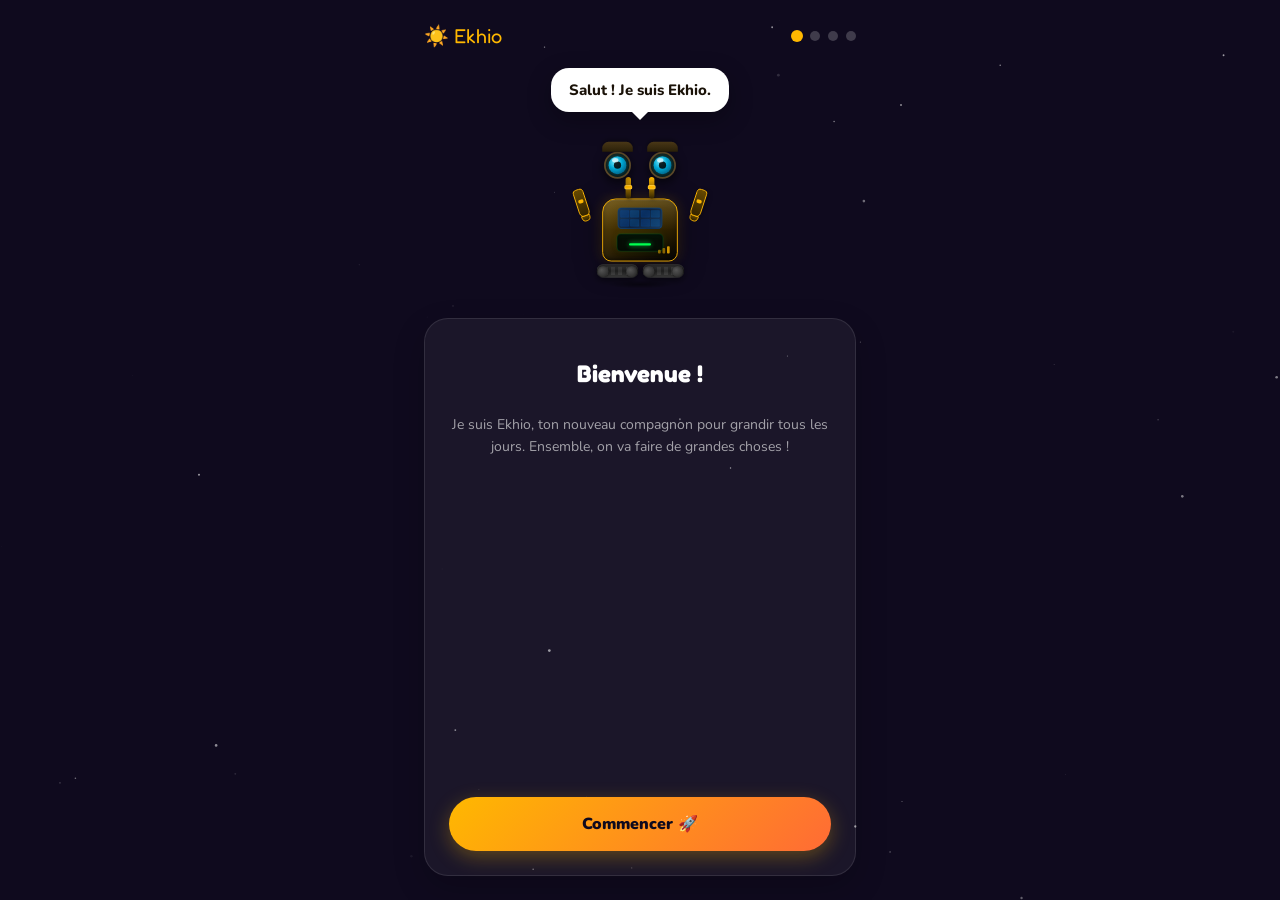
==== commit 7d7065fa: "chore: save ekhio project updates" ====
--- a/app.html
+++ b/app.html
@@ -1,1713 +1,1422 @@
 <!DOCTYPE html>
-<html lang="fr">
+<html lang="fr" id="html-root">
 <head>
 <script>
-// Redirect to onboarding if not done
-if(!localStorage.getItem('ekhio_onboarding_done')){
+// INITIALISATION PROFIL ET CONSENTEMENT EKHIO
+if(!localStorage.getItem('ekhio_profiles') || !localStorage.getItem('ekhio_active_profile')) {
   window.location.replace('onboarding.html');
-}
-// Load profile
-(function(){
+} else {
   const pid = localStorage.getItem('ekhio_active_profile');
-  if(pid){
-    const profiles = JSON.parse(localStorage.getItem('ekhio_profiles')||'[]');
-    const p = profiles.find(x=>x.id===pid);
-    if(p){ window.__ekhioProfile = p; }
-  }
-})();
+  const profiles = JSON.parse(localStorage.getItem('ekhio_profiles') || '[]');
+  window.__ekhioProfile = profiles.find(p => p.id === pid) || profiles[0];
+  if(!window.__ekhioProfile) window.location.replace('onboarding.html');
+  else {
+    // Ensure age is numeric
+    window.__ekhioProfile.age = parseInt(window.__ekhioProfile.age || 5, 10);
+    localStorage.setItem('ekhio_active_profile', window.__ekhioProfile.id);
+  }
+}
 </script>
-
 <meta charset="UTF-8">
-  <meta http-equiv="Cache-Control" content="no-cache, no-store, must-revalidate">
-  <meta http-equiv="Pragma" content="no-cache">
-  <meta http-equiv="Expires" content="0">
-  <!-- PWA -->
-  
-  <script>
-    // On iOS standalone: hide status bar overlay trick
-    if (window.navigator.standalone) {
-      document.documentElement.style.setProperty('--safe-top', '44px');
-    }
-  </script>
-  <link rel="manifest" href="/manifest.json">
-  <meta name="theme-color" content="#E8344A">
-  <meta name="mobile-web-app-capable" content="yes">
-  <meta name="apple-mobile-web-app-capable" content="yes">
-  <meta name="apple-mobile-web-app-status-bar-style" content="black-translucent">
-  <meta name="apple-mobile-web-app-title" content="Iron Chat">
-  <link rel="apple-touch-icon" href="/apple-touch-icon.png">
-  <link rel="icon" type="image/x-icon" href="/favicon.ico">
-
-<meta name="viewport" content="width=device-width, initial-scale=1.0, viewport-fit=cover">
-<title>Iron Chat & Bixente</title>
-<link href="https://fonts.googleapis.com/css2?family=Nunito:wght@400;700;800;900&family=Fredoka+One&display=swap" rel="stylesheet">
+<meta name="viewport" content="width=device-width, initial-scale=1.0, viewport-fit=cover, user-scalable=no">
+<meta name="theme-color" content="#FFB800">
+<title>Ekhio</title>
+<link rel="stylesheet" href="robot.css">
+<script src="i18n.js"></script>
+<script src="robot.js"></script>
 <style>
-*,*::before,*::after{box-sizing:border-box;margin:0;padding:0}
-body{font-family:'Nunito',sans-serif;background:#FFF9F0;color:#1A1208;padding-bottom:90px;min-height:100dvh}
-button{cursor:pointer;background:none;border:none;font:inherit}
-ul{list-style:none}
-:root{--gold:#FFB800;--gold-light:#FFD95A;--red:#E8344A;--green:#2ECC71;--blue:#3B7FE0;--purple:#8B5CF6;--orange:#F97316;--surface:#FFF;--bg:#FFF9F0;--border:rgba(0,0,0,0.08);--text:#1A1208;--muted:#6B5B3E;--faint:#B8A898}
-.topbar{position:sticky;top:0;z-index:100;background:linear-gradient(135deg,#C02030,#E8344A,#FF6B35);padding:12px 16px;display:flex;align-items:center;justify-content:space-between;box-shadow:0 4px 20px rgba(232,52,74,.4)}
-.logo{display:flex;align-items:center;gap:8px}
-.logo-icon{width:40px;height:40px;background:rgba(255,255,255,.15);border-radius:50%;display:flex;align-items:center;justify-content:center;font-size:22px;border:2px solid rgba(255,255,255,.3)}
-.logo h1{font-family:'Fredoka One',cursive;color:#fff;font-size:19px;line-height:1.1}
-.logo h1 span{display:block;font-family:'Nunito',sans-serif;font-size:10px;font-weight:700;opacity:.8;text-transform:uppercase;letter-spacing:.08em}
-.topbar-btn{width:36px;height:36px;background:rgba(255,255,255,.18);border-radius:50%;display:flex;align-items:center;justify-content:center;color:#fff;font-size:17px;border:1px solid rgba(255,255,255,.25);margin-left:8px}
-.main{max-width:480px;margin:0 auto;padding:16px}
-.hero{background:linear-gradient(135deg,#1A1208,#2D1F0A,#3D2815);border-radius:24px;padding:22px;margin-bottom:16px;position:relative;overflow:hidden;box-shadow:0 16px 48px rgba(0,0,0,.14)}
-.hero::before{content:'';position:absolute;top:-40px;right:-40px;width:180px;height:180px;background:radial-gradient(circle,rgba(255,184,0,.2),transparent 70%);pointer-events:none}
-.hero-date{font-size:11px;font-weight:700;color:rgba(255,255,255,.45);text-transform:uppercase;letter-spacing:.1em;margin-bottom:10px}
-.hero-title{font-family:'Fredoka One',cursive;font-size:24px;color:#fff;margin-bottom:14px;line-height:1.2}
-.hero-title .name{color:#FFD95A}
-.stars-row{display:flex;gap:6px;margin-bottom:14px;align-items:center}
-.star{font-size:32px;cursor:pointer;user-select:none;filter:grayscale(1) opacity(.28);transition:transform .3s cubic-bezier(.34,1.56,.64,1),filter .3s}
-.star.on{filter:grayscale(0) drop-shadow(0 0 8px rgba(255,184,0,.8));transform:scale(1.1)}
-.star:hover{transform:scale(1.2)}
-.total-badge{margin-left:auto;text-align:right}
-.total-badge .num{font-family:'Fredoka One',cursive;font-size:48px;color:#FFD95A;line-height:1;text-shadow:0 0 20px rgba(255,184,0,.5)}
-.total-badge .lbl{font-size:10px;color:rgba(255,255,255,.4);text-transform:uppercase;letter-spacing:.08em}
-.progress-bar{background:rgba(255,255,255,.1);border-radius:999px;height:9px;overflow:hidden;margin-bottom:7px}
-.progress-fill{height:100%;background:linear-gradient(90deg,#FFB800,#FFD95A);border-radius:999px;transition:width .6s cubic-bezier(.34,1.56,.64,1);box-shadow:0 0 10px rgba(255,184,0,.4)}
-.prog-labels{display:flex;justify-content:space-between;font-size:10px;color:rgba(255,255,255,.38);font-weight:700;text-transform:uppercase}
-.ironchat-q{background:rgba(255,255,255,.06);border:1px solid rgba(255,255,255,.1);border-radius:12px;padding:10px 14px;margin-top:14px;display:flex;align-items:center;gap:10px}
-.q-icon{font-size:24px;flex-shrink:0}
-.q-text{font-size:12px;color:rgba(255,255,255,.78);font-style:italic;line-height:1.4}
-.sec-title{font-family:'Fredoka One',cursive;font-size:21px;color:var(--text);margin-bottom:11px;display:flex;align-items:center;gap:7px}
-.beh-grid{display:grid;grid-template-columns:1fr 1fr;gap:10px;margin-bottom:22px}
-.beh-card{background:var(--surface);border:1.5px solid var(--border);border-radius:18px;padding:14px 10px;display:flex;flex-direction:column;align-items:center;text-align:center;gap:6px;cursor:pointer;transition:transform .2s cubic-bezier(.34,1.56,.64,1),box-shadow .2s;box-shadow:0 2px 8px rgba(0,0,0,.06);-webkit-tap-highlight-color:transparent;position:relative}
-.beh-card:hover{transform:translateY(-3px);box-shadow:0 6px 20px rgba(0,0,0,.1)}
-.beh-card:active{transform:scale(.96)}
-.beh-card.done{opacity:.45;pointer-events:none}
-.beh-card.done::after{content:'✓';position:absolute;top:8px;right:10px;font-size:16px;color:var(--green);font-weight:900}
-.beh-card .ic{font-size:30px}
-.beh-card .lbl{font-size:11px;font-weight:800;color:var(--text);line-height:1.3}
-.beh-card .badge{background:var(--gold);color:#fff;font-size:10px;font-weight:800;padding:2px 8px;border-radius:999px}
-.beh-card.sp{border-color:var(--gold);background:linear-gradient(135deg,#FFFBF0,#FFF3DC)}
-.beh-card.sp .badge{background:#E09800}
-.rew-item{background:var(--surface);border:1.5px solid var(--border);border-radius:18px;padding:14px;display:flex;align-items:center;gap:10px;margin-bottom:8px;box-shadow:0 2px 8px rgba(0,0,0,.06);transition:transform .2s,box-shadow .2s;-webkit-tap-highlight-color:transparent}
-.rew-item.ul{border-color:var(--green);background:linear-gradient(135deg,#F0FFF7,#E0FFEE);cursor:pointer}
-.rew-item.ul:hover{transform:translateX(4px);box-shadow:0 6px 20px rgba(0,0,0,.1)}
-.rew-item.nx{border-color:var(--gold);background:linear-gradient(135deg,#FFFBF0,#FFF3DC)}
-.rew-item.lk{opacity:.5}
-.rew-ic{font-size:28px;flex-shrink:0}
+*,*::before,*::after{box-sizing:border-box;margin:0;padding:0;-webkit-tap-highlight-color:transparent;}
+body{font-family:'Nunito',sans-serif;background:var(--bg,#FFF9F0);color:var(--text,#1A1208);padding-bottom:100px;min-height:100dvh;overflow-x:hidden;}
+button{cursor:pointer;background:none;border:none;font:inherit;}
+ul{list-style:none;}
+/* Age Colors */
+:root {
+  --age-color: #FFB800; /* Default Amber Sun */
+  --bg: #FFF9F0;
+  --surface: rgba(255, 255, 255, 0.7);
+  --glass: rgba(255, 255, 255, 0.4);
+  --border: rgba(15, 10, 30, 0.1);
+  --text: #0F0A1E;
+  --muted: #6B5B3E;
+  --faint: #B8A898;
+}
+
+body {
+  --midnight: #0F0A1E;
+  --amber-sun: #FFB800;
+  background: radial-gradient(circle at top, #FFF9F0 0%, #ede7df 100%);
+  color: var(--text);
+  padding-bottom: 110px;
+  min-height: 100dvh;
+  overflow-x: hidden;
+}
+
+body.dark {
+  --bg: #0F0A1E;
+  --surface: rgba(26, 16, 48, 0.8);
+  --glass: rgba(26, 16, 48, 0.6);
+  --border: rgba(255, 184, 0, 0.1);
+  --text: #FFF;
+  --muted: #B8A898;
+  --faint: #4A3A6A;
+  background: radial-gradient(circle at top, #1a142e 0%, #0F0A1E 100%);
+}
+
+.glass-card {
+  background: var(--surface);
+  backdrop-filter: blur(16px);
+  -webkit-backdrop-filter: blur(16px);
+  border: 1px solid var(--border);
+  box-shadow: 0 8px 32px 0 rgba(15, 10, 30, 0.05);
+}
+
+/* TOPBAR */
+.topbar {
+  position: sticky; top: 0; z-index: 100;
+  background: rgba(255, 184, 0, 0.9);
+  backdrop-filter: blur(12px); -webkit-backdrop-filter: blur(12px);
+  padding: 12px 20px; display: flex; align-items: center; justify-content: space-between;
+  box-shadow: 0 4px 30px rgba(0,0,0,0.1); color: #0F0A1E;
+  border-bottom: 1px solid rgba(255,255,255,0.2);
+}
+.logo { display:flex; align-items:center; gap:10px; }
+.logo-icon {
+  width: 42px; height: 42px; background: #0F0A1E; border-radius: 14px;
+  display: flex; align-items: center; justify-content: center; font-size: 24px;
+  box-shadow: 0 4px 12px rgba(15, 10, 30, 0.2);
+}
+.logo h1 { font-family:'Fredoka One',cursive; font-size: 22px; line-height: 1; color: #0F0A1E; }
+.topbar-btn-group { display:flex; gap:10px; }
+.topbar-btn {
+  width: 38px; height: 38px; background: rgba(15, 10, 30, 0.1); border-radius: 50%;
+  display: flex; align-items: center; justify-content: center; color: #0F0A1E; font-size: 18px;
+  transition: 0.3s cubic-bezier(0.175, 0.885, 0.32, 1.275);
+}
+.topbar-btn:active { transform: scale(0.9); background: rgba(15, 10, 30, 0.2); }
+
+/* MAIN WRAP */
+.main{max-width:480px;margin:0 auto;padding:16px;}
+.view{display:none;flex-direction:column;}
+.view.act{display:flex;}
+.sec-title{font-family:'Fredoka One',cursive;font-size:21px;color:var(--text);margin-bottom:14px;margin-top:20px;}
+
+/* DASHBOARD */
+.hero {
+  background: linear-gradient(135deg, #1A1208, #2D1F0A);
+  border-radius: 32px; padding: 30px 24px; margin-bottom: 24px;
+  position: relative; overflow: hidden;
+  box-shadow: 0 20px 60px rgba(0,0,0,0.2); text-align: center;
+  border: 1px solid rgba(255,255,255,0.1);
+}
+.hero::before {
+  content: ''; position: absolute; top: -50%; left: -50%; width: 200%; height: 200%;
+  background: radial-gradient(circle at center, rgba(255,184,0,0.1) 0%, transparent 70%);
+  pointer-events: none;
+}
+.star-counter {
+  font-family: 'Fredoka One', cursive; font-size: 56px; color: var(--age-color);
+  line-height: 1; margin-bottom: 8px; text-shadow: 0 0 30px rgba(255,184,0,0.5);
+}
+.star-label{font-size:12px;font-weight:800;color:rgba(255,255,255,.5);text-transform:uppercase;letter-spacing:.1em;}
+.robot-container{display:flex;justify-content:center;margin:30px 0 10px;height:180px;position:relative;transform:scale(0.95);}
+.robot-bubble{position:absolute;top:-20px;left:50%;transform:translateX(-50%);background:#fff;color:#1A1208;padding:10px 16px;border-radius:18px;font-size:13px;font-weight:800;box-shadow:0 8px 24px rgba(0,0,0,.3);transition:.3s;z-index:10;max-width:80%;text-align:center;}
+.robot-bubble::after{content:'';position:absolute;bottom:-6px;left:50%;transform:translateX(-50%);border-width:6px 6px 0;border-style:solid;border-color:#fff transparent transparent transparent;}
+.daily-prog{background:rgba(255,255,255,.1);border-radius:999px;height:12px;overflow:hidden;margin-top:14px;}
+.daily-fill{height:100%;background:var(--age-color);border-radius:999px;transition:width 0.5s ease;}
+.daily-visual-stars { display: flex; justify-content: center; gap: 8px; margin-top: 10px; font-size: 24px; }
+.v-star { opacity: 0.2; transition: 0.3s transform; }
+.v-star.on { opacity: 1; transform: scale(1.2); }
+
+/* GRID LISTS */
+.beh-grid{display:grid;grid-template-columns:1fr 1fr;gap:12px;}
+.beh-card{background:var(--surface);border:1.5px solid var(--border);border-radius:18px;padding:16px 12px;display:flex;flex-direction:column;align-items:center;text-align:center;gap:8px;cursor:pointer;transition:transform .2s,box-shadow .2s;box-shadow:0 2px 8px rgba(0,0,0,.06);position:relative}
+.beh-card:active{transform:scale(.96);}
+.beh-card.done{opacity:0.4; pointer-events:none;}
+    
+/* PARENT FAB */
+.fab-parent { 
+  position: fixed; bottom: 100px; right: 20px; z-index: 1000;
+  width: 56px; height: 56px; border-radius: 28px; background: var(--age-color);
+  box-shadow: 0 4px 16px rgba(0,0,0,0.3); display: flex; align-items:center; justify-content:center;
+  font-size: 24px; color: #0F0A1E; transition: .2s; border: 3px solid #FFF;
+}
+.fab-parent:active { transform: scale(0.9); }
+.parent-tools-menu {
+  position: fixed; bottom: 165px; right: 20px; z-index: 3000;
+  background: var(--surface); border: 2.5px solid var(--age-color);
+  border-radius: 20px; padding: 12px; display: none; flex-direction: column; gap: 8px;
+  box-shadow: 0 8px 32px rgba(0,0,0,0.25); min-width: 180px;
+}
+.parent-tools-menu.open { display: flex !important; }
+.ptm-btn {
+  padding: 10px 14px; border-radius: 12px; background: rgba(0,0,0,0.05); text-align: left;
+  font-weight: 800; font-size: 13px; color: var(--text); display: flex; align-items: center; gap: 10px;
+}
+.ptm-btn:active { background: var(--age-color); color: #FFF; }
+
+.beh-card.done::after{content:'✓';position:absolute;top:8px;right:10px;font-size:18px;color:#2ECC71;font-weight:900;}
+.beh-card .ic{font-size:36px;margin-bottom:4px;}
+.beh-card .lbl{font-size:12px;font-weight:800;color:var(--text);line-height:1.2;}
+.beh-card .badge{background:var(--age-color);color:#fff;font-size:10px;font-weight:900;padding:3px 8px;border-radius:999px;}
+.beh-card.chal{border-color:var(--age-color);background:rgba(255,184,0,.05);}
+
+/* REWARDS */
+.rew-item{background:var(--surface);border:1.5px solid var(--border);border-radius:18px;padding:14px;display:flex;align-items:center;gap:12px;margin-bottom:10px;box-shadow:0 2px 8px rgba(0,0,0,.06);transition:.2s;}
+.rew-item.ul{border-color:#2ECC71;background:linear-gradient(135deg,#F0FFF7,#E0FFEE);cursor:pointer}
+.rew-item.nx{border-color:var(--age-color);background:linear-gradient(135deg,#FFFBF0,#FFF3DC)}
+.rew-item.lk{opacity:.6}
+.rew-ic{font-size:32px;flex-shrink:0}
 .rew-info{flex:1}
-.rew-title{font-weight:800;font-size:13px;color:var(--text)}
-.rew-desc{font-size:11px;color:var(--muted);margin-top:1px}
-.rew-cost{font-family:'Fredoka One',cursive;font-size:17px;color:#E09800;flex-shrink:0}
-.rew-st{width:26px;height:26px;border-radius:50%;display:flex;align-items:center;justify-content:center;font-size:13px;flex-shrink:0}
-.rew-st.ok{background:var(--green)}.rew-st.tg{background:var(--gold)}.rew-st.lk2{background:rgba(0,0,0,.07)}
-.rew-del{width:26px;height:26px;border-radius:50%;background:rgba(232,52,74,.1);display:flex;align-items:center;justify-content:center;font-size:12px;cursor:pointer;flex-shrink:0;color:var(--red);border:none;transition:background .18s}
-.rew-del:hover{background:rgba(232,52,74,.2)}
-.wk-grid{display:grid;grid-template-columns:repeat(7,1fr);gap:7px;margin-bottom:22px}
-.day{background:var(--surface);border:1.5px solid var(--border);border-radius:12px;padding:7px 3px;text-align:center}
-.day .dn{font-size:8px;font-weight:800;color:var(--faint);text-transform:uppercase;letter-spacing:.06em;margin-bottom:3px}
-.day .ds{font-family:'Fredoka One',cursive;font-size:18px;color:var(--gold);line-height:1}
-.day .de{font-size:8px;color:var(--faint)}
-.day.td{border-color:var(--red);background:linear-gradient(135deg,#FFF5F7,#FFE8EC)}
-.day.td .dn{color:var(--red)}
-/* History */
-.hist-item{background:var(--surface);border:1.5px solid var(--border);border-radius:16px;padding:13px;display:flex;align-items:center;gap:10px;margin-bottom:8px;box-shadow:0 2px 8px rgba(0,0,0,.06)}
-.hist-item.type-earn{border-left:4px solid var(--gold)}
-.hist-item.type-use{border-left:4px solid var(--red)}
-.hist-ic{font-size:24px;flex-shrink:0}
-.hist-info{flex:1}
-.hist-title{font-weight:800;font-size:13px;color:var(--text)}
-.hist-date{font-size:10px;color:var(--faint);margin-top:2px}
-.hist-pts{font-family:'Fredoka One',cursive;font-size:16px;flex-shrink:0}
-.hist-pts.earn{color:var(--gold)}.hist-pts.use{color:var(--red)}
-.hist-empty{text-align:center;padding:40px 20px;color:var(--faint);font-size:14px;font-weight:700}
-.hist-empty .ic{font-size:40px;margin-bottom:8px}
-/* Add reward form */
-.add-rew-form{background:#fff;border:2px dashed var(--gold);border-radius:18px;padding:16px;margin-bottom:22px}
-.add-rew-form .form-title{font-family:'Fredoka One',cursive;font-size:16px;color:var(--text);margin-bottom:12px;display:flex;align-items:center;gap:6px}
-.form-row{display:flex;gap:8px;margin-bottom:10px}
-.form-row input,.form-row select{flex:1;padding:10px 12px;border:1.5px solid var(--border);border-radius:12px;font:inherit;font-size:13px;font-weight:700;color:var(--text);background:var(--bg)}
-.form-row input:focus,.form-row select:focus{outline:none;border-color:var(--gold)}
-.form-row-3{display:grid;grid-template-columns:1fr 2fr 1fr;gap:8px;margin-bottom:12px}
-.btn-add-rew{background:linear-gradient(135deg,#FFB800,#FFD95A);color:#1A1208;border-radius:12px;padding:10px;font-weight:900;font-size:13px;width:100%;border:none;cursor:pointer;display:flex;align-items:center;justify-content:center;gap:6px}
-/* Bottom nav */
-.bottom-nav{position:fixed;bottom:0;left:0;right:0;background:#fff;border-top:1.5px solid var(--border);display:flex;justify-content:space-around;padding:8px;padding-bottom:calc(8px + env(safe-area-inset-bottom,0px));box-shadow:0 -8px 24px rgba(0,0,0,.08);z-index:200}
-.nav-item{display:flex;flex-direction:column;align-items:center;gap:2px;padding:7px 14px;border-radius:12px;color:var(--faint);font-size:9px;font-weight:800;text-transform:uppercase;letter-spacing:.06em;transition:color .18s,background .18s;cursor:pointer;-webkit-tap-highlight-color:transparent}
-.nav-item .ni{font-size:20px;line-height:1}
-.nav-item.act{color:var(--red);background:rgba(232,52,74,.08)}
-.view{display:none}
-.view.act{display:block}
-/* Modals */
-.overlay{position:fixed;inset:0;background:rgba(0,0,0,.58);backdrop-filter:blur(4px);z-index:500;display:flex;align-items:flex-end;padding:14px;opacity:0;pointer-events:none;transition:opacity .25s}
-.overlay.open{opacity:1;pointer-events:all}
-.modal{background:#fff;border-radius:24px 24px 18px 18px;padding:22px;width:100%;max-width:480px;margin:0 auto;transform:translateY(60px);transition:transform .35s cubic-bezier(.34,1.56,.64,1);box-shadow:0 16px 48px rgba(0,0,0,.14)}
-.overlay.open .modal{transform:translateY(0)}
-.m-em{font-size:52px;text-align:center;display:block;margin-bottom:10px}
-.m-title{font-family:'Fredoka One',cursive;font-size:22px;text-align:center;margin-bottom:7px}
-.m-desc{font-size:13px;color:var(--muted);text-align:center;margin-bottom:18px;line-height:1.6}
-.m-actions{display:flex;gap:10px}
-.btn{flex:1;padding:11px 14px;border-radius:999px;font-weight:800;font-size:14px;text-align:center;cursor:pointer;transition:transform .18s;border:none}
-.btn:active{transform:scale(.97)}
-.btn-p{background:linear-gradient(135deg,#E8344A,#FF6B35);color:#fff;box-shadow:0 4px 14px rgba(232,52,74,.35)}
-.btn-s{background:#FFF3DC;color:var(--muted)}
-/* Confetti / FX */
-.confbox{position:fixed;inset:0;pointer-events:none;z-index:1000;overflow:hidden}
-.cp{position:absolute;animation:cf linear forwards}
-@keyframes cf{0%{transform:translateY(-20px) rotate(0deg);opacity:1}100%{transform:translateY(110vh) rotate(720deg);opacity:0}}
-.sburst{position:fixed;pointer-events:none;z-index:800;font-size:46px;animation:sb .7s cubic-bezier(.34,1.56,.64,1) forwards}
-@keyframes sb{0%{transform:scale(0) rotate(-30deg);opacity:1}60%{transform:scale(1.4) rotate(10deg);opacity:1}100%{transform:scale(1) rotate(0) translateY(-80px);opacity:0}}
-/* Rules */
-.rl-list{display:flex;flex-direction:column;gap:11px;margin-bottom:22px}
-.rl-card{background:#fff;border:1.5px solid var(--border);border-radius:18px;padding:14px;display:flex;align-items:center;gap:10px;box-shadow:0 2px 8px rgba(0,0,0,.06)}
-.rl-num{width:26px;height:26px;background:var(--red);color:#fff;border-radius:50%;display:flex;align-items:center;justify-content:center;font-family:'Fredoka One',cursive;font-size:14px;flex-shrink:0}
-.rl-em{font-size:28px;flex-shrink:0}
-.rl-title{font-weight:800;font-size:13px;color:var(--text)}
-.rl-q{font-size:11px;color:var(--muted);font-style:italic;margin-top:2px}
-.crisis-card{background:linear-gradient(135deg,#F0F7FF,#E0EEFF);border:1.5px solid rgba(59,127,224,.2);border-radius:18px;padding:18px;margin-bottom:14px}
-.csteps{display:flex;flex-direction:column;gap:10px;margin-top:10px}
-.cstep{display:flex;align-items:flex-start;gap:10px;padding:10px;background:#fff;border-radius:12px}
-.csnum{width:26px;height:26px;border-radius:50%;display:flex;align-items:center;justify-content:center;font-family:'Fredoka One',cursive;font-size:14px;color:#fff;flex-shrink:0}
-.csnum.g{background:#2ECC71}.csnum.o{background:#F97316}.csnum.b{background:#3B7FE0}.csnum.p{background:#8B5CF6}.csnum.gl{background:#FFB800}
-.cst-title{font-weight:800;font-size:12px;color:var(--text)}
-.cst-desc{font-size:11px;color:var(--muted);margin-top:2px;line-height:1.5}
-/* Settings */
-.s-card{background:#fff;border:1.5px solid var(--border);border-radius:18px;padding:18px;margin-bottom:14px}
-.s-lbl{font-size:10px;font-weight:800;color:var(--faint);text-transform:uppercase;letter-spacing:.1em;margin-bottom:7px}
-.s-input{width:100%;padding:11px 14px;border:1.5px solid var(--border);border-radius:12px;font:inherit;font-size:14px;font-weight:700;color:var(--text);background:var(--bg);transition:border-color .18s}
-.s-input:focus{outline:none;border-color:var(--red)}
-.s-row{display:flex;align-items:center;justify-content:space-between;padding:11px 0;border-bottom:1px solid rgba(0,0,0,.06)}
+.rew-title{font-weight:800;font-size:14px;color:var(--text)}
+.rew-desc{font-size:11px;color:var(--muted);margin-top:2px}
+.rew-cost{font-family:'Fredoka One',cursive;font-size:18px;color:#E09800;flex-shrink:0}
+
+/* BADGES */
+.badges-grid { display:grid; grid-template-columns:1fr 1fr; gap:12px; margin-bottom:24px; }
+.b-card { background:var(--surface); border:1.5px solid var(--border); border-radius:18px; padding:16px; text-align:center; position:relative; opacity:0.4; filter:grayscale(100%); transition:0.3s; }
+.b-card.unlocked { opacity:1; filter:grayscale(0%); border-color:var(--age-color); box-shadow:0 4px 12px rgba(255,184,0,0.2); }
+.b-card .b-em { font-size:40px; margin-bottom:8px; line-height:1; }
+.b-card .b-ti { font-size:12px; font-weight:900; margin-bottom:4px; color:var(--text); }
+.b-card .b-de { font-size:10px; color:var(--muted); line-height:1.2; }
+.b-card .b-bonus { position:absolute; top:-8px; right:-8px; background:#E8344A; color:#FFF; font-weight:900; font-size:10px; padding:4px 8px; border-radius:12px; box-shadow:0 2px 8px rgba(0,0,0,0.2); }
+
+
+/* PARENT / SETTINGS */
+.s-card{background:var(--surface);border:1.5px solid var(--border);border-radius:18px;padding:18px;margin-bottom:14px}
+.s-row{display:flex;align-items:center;justify-content:space-between;padding:12px 0;border-bottom:1px solid rgba(0,0,0,.06)}
 .s-row:last-child{border-bottom:none}
-.s-rl{font-weight:700;font-size:13px}.s-rd{font-size:11px;color:var(--muted);margin-top:2px}
-.tg{width:44px;height:26px;background:rgba(0,0,0,.1);border-radius:999px;position:relative;cursor:pointer;transition:background .25s;flex-shrink:0}
-.tg.on{background:#2ECC71}
-.tg::after{content:'';position:absolute;top:2px;left:2px;width:22px;height:22px;background:#fff;border-radius:50%;box-shadow:0 2px 6px rgba(0,0,0,.2);transition:transform .25s cubic-bezier(.34,1.56,.64,1)}
-.tg.on::after{transform:translateX(18px)}
-.btn-save{background:linear-gradient(135deg,#E8344A,#FF6B35);color:#fff;border-radius:12px;padding:12px;font-weight:800;font-size:14px;width:100%;text-align:center;box-shadow:0 4px 14px rgba(232,52,74,.35);margin-bottom:10px;display:block;border:none;cursor:pointer}
-.btn-danger{background:rgba(232,52,74,.08);color:var(--red);border:1.5px solid rgba(232,52,74,.2);border-radius:12px;padding:11px;font-weight:800;font-size:13px;width:100%;display:block;cursor:pointer}
-/* Toast */
-.toast{position:fixed;top:14px;left:50%;transform:translateX(-50%) translateY(-80px);background:#1A1208;color:#fff;padding:11px 18px;border-radius:999px;font-size:13px;font-weight:700;z-index:600;transition:transform .4s cubic-bezier(.34,1.56,.64,1);white-space:nowrap;box-shadow:0 16px 48px rgba(0,0,0,.14)}
-.toast.show{transform:translateX(-50%) translateY(0)}
-/* Filter tabs */
-.filter-tabs{display:flex;gap:8px;margin-bottom:14px}
-.ftab{padding:6px 14px;border-radius:999px;font-size:12px;font-weight:800;cursor:pointer;border:1.5px solid var(--border);background:var(--surface);color:var(--muted);transition:all .18s}
-.ftab.act{background:var(--red);color:#fff;border-color:var(--red)}
-@media(max-width:360px){.beh-grid{grid-template-columns:1fr}.day .ds{font-size:15px}.nav-item{padding:7px 8px}}
-.beh-manage-item{background:#fff;border:1.5px solid var(--border);border-radius:16px;padding:12px 14px;display:flex;align-items:center;gap:10px;margin-bottom:8px;box-shadow:0 2px 8px rgba(0,0,0,.06)}
-.beh-manage-item.custom-b{border-color:rgba(255,184,0,.4);background:linear-gradient(135deg,#FFFBF0,#FFF8E8)}
-
-
-/* ===== MINI JEU ===== */
-#view-game{display:none;flex-direction:column;align-items:center}
-#view-game.act{display:flex}
-.game-locked{text-align:center;padding:48px 24px;color:var(--muted)}
-.game-locked .lock-ic{font-size:64px;margin-bottom:16px}
-.game-locked .lock-title{font-family:'Fredoka One',cursive;font-size:22px;color:var(--text);margin-bottom:8px}
-.game-locked .lock-desc{font-size:14px;line-height:1.6;max-width:28ch;margin:0 auto}
-.game-locked .lock-stars{font-family:'Fredoka One',cursive;font-size:48px;color:var(--gold);margin:16px 0;text-shadow:0 0 20px rgba(255,184,0,.4)}
-.game-wrap{width:100%;max-width:480px;position:relative}
-#gameCanvas{width:100%;display:block;border-radius:18px;box-shadow:0 8px 32px rgba(0,0,0,.18);touch-action:none}
-.game-hud{width:100%;max-width:480px;display:flex;justify-content:space-between;align-items:center;padding:10px 4px;margin-top:8px}
-.hud-score{font-family:'Fredoka One',cursive;font-size:22px;color:var(--text)}
-.hud-best{font-size:12px;font-weight:800;color:var(--muted);text-align:right}
-.game-btn{background:linear-gradient(135deg,#E8344A,#FF6B35);color:#fff;border-radius:999px;padding:11px 28px;font-weight:800;font-size:15px;border:none;cursor:pointer;box-shadow:0 4px 14px rgba(232,52,74,.35);margin-top:12px;display:block}
-.game-btn.secondary{background:linear-gradient(135deg,#FFB800,#FFD95A);color:#1A1208;box-shadow:0 4px 14px rgba(255,184,0,.35)}
-.game-tap-hint{font-size:12px;color:var(--faint);font-weight:700;text-align:center;margin-top:8px}
-
-/* ===== SPLASH LANDING ===== */
-#splashScreen{position:fixed;inset:0;z-index:9999;background:#0A0A1A;display:flex;flex-direction:column;align-items:center;justify-content:center;padding:0;overflow:hidden;cursor:pointer;-webkit-tap-highlight-color:transparent;user-select:none}
-.splash-img{width:100%;max-width:480px;object-fit:cover;flex:1;min-height:0}
-.splash-bottom{width:100%;max-width:480px;padding:20px 24px 32px;background:linear-gradient(to bottom,rgba(10,10,26,0) 0%,#0A0A1A 30%);margin-top:-60px;position:relative;z-index:2;text-align:center}
-.splash-btn{background:linear-gradient(135deg,#FFB800,#FF6B35);color:#fff;border:none;border-radius:999px;padding:16px 48px;font-family:'Fredoka One',cursive;font-size:22px;cursor:pointer;box-shadow:0 0 32px rgba(255,184,0,0.6),0 8px 24px rgba(0,0,0,0.4);animation:pulse-btn 2s ease-in-out infinite;width:100%}
-@keyframes pulse-btn{0%,100%{box-shadow:0 0 32px rgba(255,184,0,0.6),0 8px 24px rgba(0,0,0,0.4);transform:scale(1)}50%{box-shadow:0 0 48px rgba(255,184,0,0.9),0 8px 32px rgba(0,0,0,0.5);transform:scale(1.03)}}
-.splash-subtitle{font-size:13px;color:rgba(255,255,255,0.5);font-weight:700;margin-top:10px;text-transform:uppercase;letter-spacing:.1em}
-
+.s-input{width:100%;padding:12px 14px;border:1.5px solid var(--border);border-radius:12px;font:inherit;font-size:14px;font-weight:700;background:var(--bg);margin-bottom:8px;}
+.s-input:focus{outline:none;border-color:var(--age-color);}
+.btn-save{background:var(--age-color);color:#fff;border-radius:12px;padding:14px;font-weight:800;font-size:15px;width:100%;text-align:center;border:none;}
+
+/* NAVIGATION */
+.bottom-nav {
+  position: fixed; bottom: 20px; left: 20px; right: 20px;
+  background: rgba(255, 249, 240, 0.7);
+  backdrop-filter: blur(24px); -webkit-backdrop-filter: blur(24px);
+  border: 1px solid rgba(15, 10, 30, 0.05);
+  display: flex; justify-content: space-around; padding: 12px 8px;
+  border-radius: 28px;
+  box-shadow: 0 8px 32px rgba(15, 10, 30, 0.15); z-index: 200;
+}
+body.dark .bottom-nav {
+  background: rgba(26, 16, 48, 0.8);
+  border-color: rgba(255, 184, 0, 0.1);
+}
+.nav-item {
+  display: flex; flex-direction: column; align-items: center; gap: 4px;
+  width: 60px; border-radius: 16px; color: var(--faint); font-size: 10px;
+  font-weight: 800; text-transform: uppercase; transition: .3s;
+}
+.nav-item .ni { font-size: 24px; line-height: 1; transition: 0.3s; }
+.nav-item.act { color: var(--age-color); }
+.nav-item.act .ni { transform: translateY(-4px) scale(1.1); filter: drop-shadow(0 4px 8px rgba(255,184,0,0.4)); }
+
+.profile-selector{display:flex;gap:12px;overflow-x:auto;padding-bottom:12px;margin-bottom:10px;}
+.p-sel-item{background:rgba(255,255,255,.1);border-radius:18px;padding:12px;display:flex;flex-direction:column;align-items:center;min-width:85px;border:2px solid transparent;color:#fff;transition:0.3s;}
+.p-sel-item.act{border-color:var(--age-color);background:rgba(255,255,255,0.2);box-shadow: 0 8px 24px rgba(0,0,0,0.2);}
+.p-sel-item .av{width:44px;height:44px;border-radius:14px;margin-bottom:8px;background:var(--age-color);box-shadow: 0 4px 10px rgba(0,0,0,0.15);}
 </style>
 </head>
 <body>
 
-<div id="splashScreen" onclick="dismissSplash()" style="cursor:pointer">
-  <img src="landing.jpg" class="splash-img" alt="Bixente & Iron Chat" draggable="false">
-  <div class="splash-bottom">
-    <div class="splash-btn">⭐ Découvrir mes Récompenses</div>
-    <div class="splash-subtitle">Bixente Rewards &amp; Iron Chat</div>
+<header class="topbar">
+  <div class="logo">
+    <div class="logo-icon">🤖</div>
+    <h1 id="appName">Ekhio</h1>
+  </div>
+  <div class="topbar-btn-group">
+    <button class="topbar-btn" onclick="toggleDark()" id="darkBtn">🌙</button>
+    <button class="topbar-btn" onclick="openNav('parent')">⚙️</button>
+  </div>
+</header>
+
+<main class="main">
+
+  <!-- HOME VIEW -->
+  <div class="view act" id="view-home">
+    <!-- Parent Floating Menu -->
+    <button class="fab-parent" onclick="toggleParentTools()" id="fabP">⚙️</button>
+    <div class="parent-tools-menu" id="ptm">
+      <div style="font-size:11px; font-weight:900; opacity:0.6; text-transform:uppercase; margin-bottom:4px;">Parent Quick Hub</div>
+      <button class="ptm-btn" onclick="promptAddBehavior()">➕ Nouveau Défi</button>
+      <button class="ptm-btn" onclick="promptAddReward()">🎁 Nouvelle Récompense</button>
+      <button class="ptm-btn" onclick="fastBonus()">⭐ Donner +1 Étoile</button>
+      <button class="ptm-btn" onclick="openNav('parent')" style="margin-top:4px; opacity:0.7;">⚙️ Paramètres Complets</button>
+    </div>
+    <div class="hero" id="hero-box">
+      <!-- Selector for multi-profiles inside hero if > 1 -->
+      <div class="profile-selector" id="profileSelector" style="display:none;"></div>
+      
+      <!-- Sos Btn for 3-10 -->
+      <button class="sos-btn" id="sosBtn" onclick="openSOS()" style="display:none;">😟</button>
+
+      <div class="week-bar" id="weekBar"></div>
+
+      <div class="star-counter" id="totalStars">0</div>
+      <div class="star-label" id="heroName">NomEnfant</div>
+      
+      <div class="robot-container">
+        <div class="robot-bubble" id="rbBubble">Salut ! Prêt pour de nouveaux défis ?</div>
+        <div class="robot-scene" style="transform: scale(0.95); transform-origin: top center;">
+          <div class="robot-float" id="robot-float">
+            <div class="walle-wrap curious" id="robot" onclick="Robot.bounce()">
+              <div class="walle-neck" id="robot-neck">
+                <div class="walle-stem"></div>
+                <div class="walle-eyes">
+                  <div class="walle-eye-unit"><div class="walle-eye-hood"></div><div class="walle-eye"><div class="walle-eyelid" id="eyelid-l"></div><div class="walle-iris"></div><div class="walle-pupil"></div><div class="walle-eye-shine"></div></div></div>
+                  <div class="walle-eye-unit"><div class="walle-eye-hood"></div><div class="walle-eye"><div class="walle-eyelid" id="eyelid-r"></div><div class="walle-iris"></div><div class="walle-pupil"></div><div class="walle-eye-shine"></div></div></div>
+                </div>
+                <div class="walle-stem"></div>
+              </div>
+              <div class="walle-arms"><div class="walle-arm left"></div><div class="walle-arm right"></div></div>
+              <div class="walle-body">
+                <div class="walle-solar"><div class="walle-solar-cell"></div><div class="walle-solar-cell"></div><div class="walle-solar-cell"></div><div class="walle-solar-cell"></div><div class="walle-solar-cell"></div><div class="walle-solar-cell"></div><div class="walle-solar-cell"></div><div class="walle-solar-cell"></div></div>
+                <div class="walle-screen"><div class="walle-screen-inner"><div class="walle-mouth" id="robot-mouth"><svg viewBox="0 0 38 14"><path class="mouth-path" id="mouth-path" d="M4,7 Q19,7 34,7"/></svg></div></div></div>
+                <div class="walle-charge"><div class="walle-charge-bar"></div><div class="walle-charge-bar"></div><div class="walle-charge-bar"></div></div>
+              </div>
+              <div class="walle-tracks"><div class="walle-track"><div class="walle-track-wheel front"></div><div class="walle-track-wheel back"></div></div><div class="walle-track"><div class="walle-track-wheel front"></div><div class="walle-track-wheel back"></div></div></div>
+            </div>
+          </div>
+          <div class="robot-shadow"></div>
+        </div>
+      </div>
+
+      <div class="daily-prog"><div class="daily-fill" id="dailyProgFill" style="width:0%"></div></div>
+      <div style="font-size:11px;color:rgba(255,255,255,.5);margin-top:6px;font-weight:700;"><span id="dailyStars">0</span> / <span id="maxStars">5</span>⭐ aujourd'hui</div>
+    </div>
+
+    <div class="sec-title" style="display:flex;justify-content:space-between;align-items:center;">
+      Défis du jour
+      <button class="btn btn-s" style="padding:6px 12px;font-size:12px;flex:none;" onclick="_openTab('rules')">Règles</button>
+    </div>
+    <div class="beh-grid" id="behGrid"></div>
+  </div>
+
+  <!-- RULES VIEW -->
+  <div class="view" id="view-rules">
+    <div class="sec-title" style="margin-top:4px;">Règles de Vie</div>
+    <div id="rulesList"></div>
+    <button class="btn-save" style="margin-top:20px;" onclick="_openTab('home')">Retour</button>
+  </div>
+
+  <!-- REWARDS VIEW -->
+  <div class="view" id="view-rewards">
+    <div class="sec-title" id="rewTitle" style="margin-top:4px;">Catalogue de Récompenses</div>
+    
+    <!-- Bank for Teens -->
+    <div id="bankView" style="display:none;">
+      <div class="bank-box">
+        <div style="font-size:12px;font-weight:800;opacity:0.6;margin-bottom:4px;text-transform:uppercase;">Compte Épargne</div>
+        <div class="bank-val" id="bankStars">0⭐</div>
+        <div style="font-size:14px;margin-top:10px;">Économise pour de grands objectifs !</div>
+      </div>
+      <div style="display:flex;gap:8px;margin-bottom:20px;">
+        <button class="btn btn-p" onclick="mvBank(1)">+1 dans l'épargne</button>
+        <button class="btn btn-p" onclick="mvBank(5)">+5</button>
+      </div>
+    </div>
+    
+    <div id="rewList"></div>
+  </div>
+
+  <!-- HISTORY VIEW (Badges + Hist) -->
+  <div class="view" id="view-history">
+    <div class="sec-title" style="margin-top:4px;">Trophées</div>
+    <div class="badges-grid" id="badgesGrid"></div>
+    <div class="sec-title" style="margin-top:20px;">Historique Récent</div>
+    <div id="histList"></div>
+  </div>
+
+  <!-- GAME VIEW -->
+  <div class="view" id="view-game">
+    <div class="sec-title" id="gameTitle" style="margin-top:4px;">Mini-Jeu Ekhio</div>
+    
+    <!-- Game section -->
+    <div id="gameSection">
+      <div id="gameLocked" class="game-locked">
+        <div style="font-size:64px;margin-bottom:16px;">🔒</div>
+        <div style="font-family:'Fredoka One';font-size:24px;">Jeu bloqué</div>
+        <div style="margin-top:10px;color:var(--muted)">Il faut <strong id="gameReqStars">10</strong> étoiles pour débloquer le jeu !</div>
+      </div>
+      <div id="gamePlay" style="display:none;text-align:center;">
+        <div style="display:flex;justify-content:space-between;align-items:center;padding:10px;">
+          <div style="font-family:'Fredoka One';font-size:20px;">Score: <span id="gScore">0</span></div>
+          <div style="font-size:20px;color:#E8344A;" id="gLives">❤️❤️❤️</div>
+        </div>
+        <canvas id="gameCanvas" width="400" height="250"></canvas>
+        <button class="btn-save" style="margin-top:16px;" onclick="startGame()">▶ Jouer</button>
+        <div style="font-size:12px;color:var(--muted);margin-top:12px;">Tape l'écran pour sauter et éviter les obstacles !</div>
+      </div>
+    </div>
+
+    <!-- Emotion Journal section for teens -->
+    <div id="journalSection" style="display:none;">
+      <p style="margin-bottom:20px;color:var(--muted)">Comment te sens-tu aujourd'hui ?</p>
+      <div class="beh-grid">
+        <div class="beh-card" onclick="logMood('😀','Super')"><div class="ic">😀</div><div class="lbl">Super</div></div>
+        <div class="beh-card" onclick="logMood('🙂','Bien')"><div class="ic">🙂</div><div class="lbl">Bien</div></div>
+        <div class="beh-card" onclick="logMood('😐','Neutre')"><div class="ic">😐</div><div class="lbl">Neutre</div></div>
+        <div class="beh-card" onclick="logMood('😠','Énervé')"><div class="ic">😠</div><div class="lbl">Énervé</div></div>
+        <div class="beh-card" onclick="logMood('😢','Triste')"><div class="ic">😢</div><div class="lbl">Triste</div></div>
+        <div class="beh-card" onclick="logMood('🥱','Fatigué')"><div class="ic">🥱</div><div class="lbl">Fatigué</div></div>
+      </div>
+    </div>
+  </div>
+
+  <!-- PARENT VIEW -->
+  <div class="view" id="view-parent">
+    <div class="sec-title" style="margin-top:4px;">Mode Parent</div>
+    <div class="s-card">
+      <div class="s-row">
+        <div><strong>Nom de l'enfant</strong></div>
+        <input type="text" id="set-name" class="s-input" style="width:140px;margin:0" onchange="saveProfileSettings()">
+      </div>
+      <div class="s-row">
+        <div><strong>Âge (3-18)</strong></div>
+        <input type="number" id="set-age" class="s-input" min="3" max="18" style="width:80px;margin:0" onchange="saveProfileSettings()">
+      </div>
+      <div class="s-row">
+        <div><strong>Couleur Avatar</strong></div>
+        <input type="color" id="set-color" class="s-input" style="width:80px;height:40px;padding:2px;margin:0" onchange="saveProfileSettings()">
+      </div>
+      <div class="s-row">
+        <div><strong>Étoiles Max/Jour</strong></div>
+        <input type="number" id="set-max" class="s-input" min="1" max="10" style="width:80px;margin:0" onchange="saveProfileSettings()">
+      </div>
+      <div class="s-row">
+        <div><strong>Code PIN Parent</strong><div style="font-size:11px;color:var(--muted);">Protéger cette zone (4 chiffres)</div></div>
+        <input type="number" id="set-pin" class="s-input" placeholder="0000" style="width:100px;margin:0" onchange="saveProfileSettings()">
+      </div>
+    </div>
+
+    <!-- Behavior & Rewards Manage -->
+    <div class="sec-title" style="font-size:18px;">Gérer les comportements</div>
+    <div class="s-card">
+      <button class="btn-save" style="margin-bottom:16px;background:#2ECC71" onclick="fastBonus()">🎁 Donner +1⭐ Immédiat</button>
+      <div style="display:flex;gap:8px;margin-bottom:8px;">
+        <input type="text" id="nbEm" class="s-input" placeholder="🎯" style="width:60px">
+        <input type="text" id="nbL" class="s-input" placeholder="Nouveau défi">
+        <input type="number" id="nbS" class="s-input" placeholder="⭐" style="width:60px" value="1">
+      </div>
+      <button class="btn-save" style="border-radius:12px;padding:10px;" onclick="addBehavior()">Ajouter</button>
+      <div id="behManageList" style="margin-top:16px;"></div>
+    </div>
+    
+    <div class="sec-title" style="font-size:18px;">Gérer les récompenses</div>
+    <div class="s-card">
+      <div style="display:flex;gap:8px;margin-bottom:8px;">
+        <input type="text" id="nrEm" class="s-input" placeholder="🎁" style="width:60px">
+        <input type="text" id="nrL" class="s-input" placeholder="Nouvelle récompense">
+        <input type="number" id="nrS" class="s-input" placeholder="Cout ⭐" style="width:80px">
+      </div>
+      <button class="btn-save" style="border-radius:12px;padding:10px;" onclick="addReward()">Ajouter</button>
+      <div id="rewManageList" style="margin-top:16px;"></div>
+    </div>
+
+    </div>
+
+    <!-- Manage Profiles -->
+    <div class="sec-title" style="font-size:18px;">Gérer les profils</div>
+    <div class="s-card">
+      <div id="profileManageList" style="display:flex; flex-direction:column; gap:10px;"></div>
+    </div>
+
+    <div class="sec-title" style="font-size:18px;">Options Avancées</div>
+    <div class="s-card" style="display:flex; flex-direction:column; gap:8px;">
+      <button class="btn-save" style="background:#E8344A;" onclick="addProfile()">+ Ajouter un enfant</button>
+      <button class="btn-save" style="background:transparent;border:2px solid #E8344A;color:#E8344A;" onclick="resetStats()">Remettre à zéro stats</button>
+      <button class="btn-save" style="background:transparent;border:2px dashed #B8A898;color:#B8A898;" onclick="repairDashboard()">🛠️ Réparer Défis Manquants</button>
+    </div>
+  </div>
+
+</main>
+
+<nav class="bottom-nav">
+  <button class="nav-item act" id="n-home" onclick="_openTab('home')">
+    <span class="ni">🏠</span>
+    <span data-i18n="app_challenges">Défis</span>
+  </button>
+  <button class="nav-item" id="n-rewards" onclick="_openTab('rewards')">
+    <span class="ni">🎁</span>
+    <span data-i18n="app_rewards">Récompenses</span>
+  </button>
+  <button class="nav-item" id="n-stats" onclick="_openTab('stats')">
+    <span class="ni">🏆</span>
+    <span data-i18n="app_trophies">Trophées</span>
+  </button>
+  <button class="nav-item" id="n-game" onclick="_openTab('game')">
+    <span class="ni">🎮</span>
+    <span data-i18n="app_game">Jeu</span>
+  </button>
+  <button class="nav-item" id="n-parent" onclick="openNav('parent')">
+    <span class="ni">⚙️</span>
+    <span data-i18n="app_settings">Paramètres</span>
+  </button>
+</nav>
+
+<!-- Modals -->
+<div class="overlay" id="valModal">
+  <div class="modal">
+    <span class="m-em" id="vmEm">⭐</span>
+    <h2 class="m-title" id="vmT">Super !</h2>
+    <p id="vmD" style="color:var(--muted);margin-bottom:20px;"></p>
+    <div class="m-actions">
+      <button class="btn btn-s" onclick="closeModals()">Annuler</button>
+      <button class="btn btn-p" id="vmOk" onclick="confirmValidate()">Gagner l'étoile</button>
+    </div>
   </div>
 </div>
 
-<header class="topbar">
-  <div class="logo">
-    <div class="logo-icon">🦁</div>
-    <h1>Iron Chat<span>& Bixente</span></h1>
-  </div>
-  <div style="display:flex">
-    
-  <div id="app-lang-switcher" style="display:flex;gap:4px;align-items:center">
-    <button onclick="setAppLang('fr')" id="aln-fr" style="background:var(--gold);color:#000;border:none;border-radius:999px;padding:4px 10px;font-size:10px;font-weight:800;cursor:pointer">FR</button>
-    <button onclick="setAppLang('eu')" id="aln-eu" style="background:rgba(255,255,255,.1);color:rgba(255,255,255,.6);border:none;border-radius:999px;padding:4px 10px;font-size:10px;font-weight:800;cursor:pointer">EU</button>
-  </div>
-    <button class="topbar-btn" onclick="showView('reglements')">📋</button>
-    <button class="topbar-btn" onclick="showView('settings')">⚙️</button>
-  </div>
-</header>
-
-<div class="confbox" id="confbox"></div>
-<div class="toast" id="toast"></div>
-
-<main class="main">
-
-  <!-- HOME -->
-  <div class="view act" id="view-home">
-    <div class="hero">
-      <div class="hero-date" id="heroDate"></div>
-      <div class="hero-title">Les étoiles de <span class="name" id="heroName">Bixente</span> !</div>
-      <div class="stars-row">
-        <div id="starsRow" style="display:flex;gap:6px"></div>
-        <div class="total-badge">
-          <div class="num" id="totalNum">0</div>
-          <div class="lbl">⭐ total</div>
-        </div>
-      </div>
-      <div class="progress-bar"><div class="progress-fill" id="pFill" style="width:0%"></div></div>
-      <div class="prog-labels"><span id="pStart">0⭐</span><span id="pNext">Objectif : 3⭐</span><span id="pEnd">3⭐</span></div>
-      <div class="ironchat-q">
-        <span class="q-icon">🦁</span>
-        <span class="q-text" id="quote">"Iron Chat est fier de toi !"</span>
-      </div>
-    </div>
-
-    <div class="sec-title">⚡ Gagner des étoiles</div>
-    <div class="beh-grid" id="behGrid"></div>
-
-    <div class="sec-title">🏆 Récompenses</div>
-    <div id="rewList" style="margin-bottom:22px"></div>
-
-    <div class="sec-title">📅 Cette semaine</div>
-    <div class="wk-grid" id="wkGrid"></div>
-  </div>
-
-  <!-- REWARDS MANAGEMENT -->
-  <div class="view" id="view-rewards">
-    <div class="sec-title" style="margin-top:8px">🎁 Gérer les récompenses</div>
-
-    <div class="add-rew-form">
-      <div class="form-title">✨ Créer une récompense</div>
-      <div class="form-row-3">
-        <input type="text" id="newRewEmoji" placeholder="🎯" maxlength="2" style="text-align:center;font-size:22px">
-        <input type="text" id="newRewTitle" placeholder="Nom de la récompense" maxlength="30">
-        <input type="number" id="newRewCost" placeholder="⭐" min="1" max="999" style="text-align:center">
-      </div>
-      <div class="form-row">
-        <input type="text" id="newRewDesc" placeholder="Description (optionnelle)" maxlength="50">
-      </div>
-      <button class="btn-add-rew" onclick="addCustomRew()">➕ Ajouter cette récompense</button>
-    </div>
-
-    <div class="sec-title">📋 Toutes les récompenses</div>
-    <div id="allRewList"></div>
-  </div>
-
-  <!-- HISTORY -->
-  <div class="view" id="view-history">
-    <div class="sec-title" style="margin-top:8px">📖 Historique</div>
-    <div class="filter-tabs">
-      <div class="ftab act" id="ftAll" onclick="setFilt('all')">Tout</div>
-      <div class="ftab" id="ftEarn" onclick="setFilt('earn')">⭐ Gains</div>
-      <div class="ftab" id="ftUse" onclick="setFilt('use')">🎁 Récompenses</div>
-    </div>
-    <div id="histList"></div>
-  </div>
-
-  <!-- RULES -->
-  <div class="view" id="view-reglements">
-    <div class="sec-title" style="margin-top:8px">🦁 Les 5 Règles d'Iron Chat</div>
-    <div class="rl-list" id="rlList"></div>
-    <div class="sec-title">🆘 Protocole Anti-Crise</div>
-    <div class="crisis-card">
-      <div style="font-family:'Fredoka One',cursive;font-size:15px;color:#3B7FE0;margin-bottom:3px">Si Bixente est en colère…</div>
-      <div style="font-size:11px;color:#6B5B3E">Iron Chat guide en 5 étapes :</div>
-      <div class="csteps">
-        <div class="cstep"><div class="csnum g">1</div><div><div class="cst-title">⏱️ Je préviens 5 min avant</div><div class="cst-desc">"Bixente, dans 5 minutes on change d'activité."</div></div></div>
-        <div class="cstep"><div class="csnum o">2</div><div><div class="cst-title">🫂 Je reste calme & à sa hauteur</div><div class="cst-desc">Je respire, je baisse la voix, je m'accroupis.</div></div></div>
-        <div class="cstep"><div class="csnum b">3</div><div><div class="cst-title">💬 Je nomme l'émotion</div><div class="cst-desc">"Tu es en colère parce que… c'est normal."</div></div></div>
-        <div class="cstep"><div class="csnum p">4</div><div><div class="cst-title">🛋️ Coin Calme Iron Chat</div><div class="cst-desc">Souffle ensemble : inspire 4s → bloque 4s → expire 6s.</div></div></div>
-        <div class="cstep"><div class="csnum gl">5</div><div><div class="cst-title">⭐ Le débriefing</div><div class="cst-desc">"Tu t'es calmé — Iron Chat est fier !" → +1 étoile bonus.</div></div></div>
-      </div>
-    </div>
-    <div class="hero" style="margin-bottom:22px">
-      <div class="hero-title" style="font-size:17px">🌟 La philosophie Iron Chat</div>
-      <p style="color:rgba(255,255,255,.72);font-size:12px;line-height:1.7;margin-top:8px">Quand Bixente respecte les règles, <strong style="color:#FFD95A">tout le monde est content et personne n'est triste</strong>.<br><br>Iron Chat ne punit pas — il récompense et encourage. 💪</p>
-    </div>
-  </div>
-
-  <!-- SETTINGS -->
-  <div class="view" id="view-settings">
-    <div class="sec-title" style="margin-top:8px">⚙️ Paramètres</div>
-    <div class="s-card">
-      <div class="s-lbl">Nom de l'enfant</div>
-      <input type="text" class="s-input" id="sName" placeholder="Bixente" maxlength="20">
-    </div>
-    <div class="s-card">
-      <div class="s-lbl">Âge</div>
-      <input type="number" class="s-input" id="sAge" placeholder="5" min="3" max="18">
-    </div>
-    <div class="s-card">
-      <div class="s-lbl">Options</div>
-      <div class="s-row">
-        <div><div class="s-rl">Mode parent 🔒</div><div class="s-rd">Confirmer avant d'ajouter + bypass limite journalière</div></div>
-        <div class="tg" id="tgParent" onclick="tog('parent')"></div>
-      </div>
-      <div class="s-row">
-        <div><div class="s-rl">Étoiles max / jour</div><div class="s-rd" id="maxDesc">Maximum 5 étoiles/jour</div></div>
-        <div style="display:flex;align-items:center;gap:7px">
-          <button onclick="chgMax(-1)" style="width:28px;height:28px;background:#FFF3DC;border-radius:50%;font-size:18px;font-weight:800;color:#6B5B3E;display:flex;align-items:center;justify-content:center;cursor:pointer;border:none">−</button>
-          <span id="maxVal" style="font-family:'Fredoka One',cursive;font-size:21px;color:#E8344A;min-width:22px;text-align:center">5</span>
-          <button onclick="chgMax(1)" style="width:28px;height:28px;background:#FFF3DC;border-radius:50%;font-size:18px;font-weight:800;color:#6B5B3E;display:flex;align-items:center;justify-content:center;cursor:pointer;border:none">+</button>
-        </div>
-      </div>
-    </div>
-    <button class="btn-save" onclick="saveSets()">💾 Sauvegarder</button>
-
-    <div class="sec-title" style="margin-top:8px">⚡ Gérer les comportements</div>
-
-    <div class="add-rew-form" style="margin-bottom:14px">
-      <div class="form-title">➕ Nouveau comportement</div>
-      <div class="form-row-3">
-        <input type="text" id="newBehEmoji" placeholder="🎯" maxlength="2" style="text-align:center;font-size:22px">
-        <input type="text" id="newBehLabel" placeholder="Nom du comportement" maxlength="30">
-        <select id="newBehSp" style="font-size:13px;font-weight:700;padding:10px 8px;border:1.5px solid var(--border);border-radius:12px;background:var(--bg);color:var(--text)">
-          <option value="0">Normal</option>
-          <option value="1">⭐ Spécial</option>
-        </select>
-      </div>
-      <div class="form-row">
-        <input type="text" id="newBehQuote" placeholder="Citation Iron Chat (ex: Mission réussie !)" maxlength="50">
-      </div>
-      <button class="btn-add-rew" onclick="addCustomBeh()">➕ Ajouter ce comportement</button>
-    </div>
-
-    <div id="behManageList"></div>
-
-    <button class="btn-danger" style="margin-top:8px" onclick="doReset()">🗑️ Remettre à zéro</button>
-  </div>
-
-
-  <!-- MINI JEU -->
-  <div class="view" id="view-game">
-    <div id="gameLocked" class="game-locked">
-      <div class="lock-ic">🔒</div>
-      <div class="lock-title">Mini Jeu verrouillé</div>
-      <div class="lock-stars" id="lockStarsDisplay">0 / 10 ⭐</div>
-      <div class="lock-desc">Gagne <strong>10 étoiles</strong> pour débloquer le mini jeu Iron Chat !</div>
-    </div>
-    <div id="gameUnlocked" style="display:none;width:100%;max-width:480px">
-      <div class="game-hud">
-        <div>
-          <div class="hud-score">Score : <span id="gameScore">0</span></div>
-          <div style="font-size:11px;font-weight:700;color:var(--faint);margin-top:2px">🏆 Record : <span id="gameBest">0</span></div>
-        </div>
-        <div style="text-align:right">
-          <div style="font-family:'Fredoka One',cursive;font-size:14px;color:var(--red)" id="gameLives">❤️ ❤️ ❤️</div>
-          <div style="font-size:11px;font-weight:700;color:var(--faint);margin-top:2px" id="gameSpeed">Vitesse ×1</div>
-        </div>
-      </div>
-      <div class="game-wrap">
-        <canvas id="gameCanvas" width="480" height="300"></canvas>
-      </div>
-      <div class="game-tap-hint" id="gameTapHint">Tape l'écran ou appuie sur ESPACE pour sauter</div>
-      <div style="display:flex;gap:10px;justify-content:center;margin-top:12px">
-        <button class="game-btn" id="gameStartBtn" onclick="gameAction()">▶ Démarrer</button>
-        <button class="game-btn secondary" onclick="showView('home')" style="padding:11px 18px">← Retour</button>
-      </div>
-    </div>
-  </div>
-
-</main>
-
-<nav class="bottom-nav">
-  <div class="nav-item act" id="nav-home" onclick="showView('home')"><span class="ni">⭐</span><span>Étoiles</span></div>
-  <div class="nav-item" id="nav-rewards" onclick="showView('rewards')"><span class="ni">🎁</span><span>Rewards</span></div>
-  <div class="nav-item" id="nav-history" onclick="showView('history')"><span class="ni">📖</span><span>Historique</span></div>
-  <div class="nav-item" id="nav-game" onclick="showView('game')"><span class="ni">🎮</span><span>Jeu</span></div>
-  <div class="nav-item" id="nav-reglements" onclick="showView('reglements')"><span class="ni">📋</span><span>Règles</span></div>
-</nav>
-
-<!-- Behavior confirm modal -->
-<div class="overlay" id="behModal">
+<div class="overlay" id="rewModal">
   <div class="modal">
-    <span class="m-em" id="mEm">⭐</span>
-    <div class="m-title" id="mTitle">Bravo !</div>
-    <div class="m-desc" id="mDesc"></div>
+    <span class="m-em" id="rmEm">🎁</span>
+    <h2 class="m-title" id="rmT">Récompense</h2>
+    <p id="rmD" style="color:var(--muted);margin-bottom:20px;"></p>
     <div class="m-actions">
-      <button class="btn btn-s" onclick="closeM('behModal')">Annuler</button>
-      <button class="btn btn-p" id="mOk">Gagner l'étoile !</button>
+      <button class="btn btn-s" onclick="closeModals()">Plus tard</button>
+      <button class="btn btn-p" id="rmOk" onclick="confirmReward()">Obtenir</button>
     </div>
   </div>
 </div>
 
-<!-- Reward use modal -->
-<div class="overlay" id="rewModal">
+<div class="overlay" id="badgeModal">
   <div class="modal">
-    <span class="m-em" id="rEm">🏆</span>
-    <div class="m-title" id="rTitle">Récompense !</div>
-    <div class="m-desc" id="rDesc"></div>
+    <span class="m-em" id="bmEm">🏆</span>
+    <h2 class="m-title" id="bmT">Nouveau Trophée !</h2>
+    <p id="bmD" style="color:var(--muted);margin-bottom:20px;">Tu as gagné un bonus !</p>
     <div class="m-actions">
-      <button class="btn btn-s" onclick="closeM('rewModal')">Plus tard</button>
-      <button class="btn btn-p" onclick="useRew()">🎉 Utiliser !</button>
+      <button class="btn btn-p" style="width:100%" onclick="closeModals();Robot.bounce()">Super !</button>
     </div>
   </div>
 </div>
 
-<!-- Delete reward confirm -->
-<div class="overlay" id="delBehModal">
+<div class="overlay" id="pinModal">
   <div class="modal">
-    <span class="m-em">🗑️</span>
-    <div class="m-title">Supprimer ?</div>
-    <div class="m-desc" id="delBehDesc">Ce comportement sera supprimé.</div>
-    <div class="m-actions">
-      <button class="btn btn-s" onclick="closeM('delBehModal')">Annuler</button>
-      <button class="btn btn-p" onclick="confirmDelBeh()">Supprimer</button>
+    <h2 class="m-title">Espace Parent</h2>
+    <p style="color:var(--muted);font-size:14px;">Entrez le code PIN</p>
+    <div class="pin-dots" id="pinDots">
+      <div class="pin-dot"></div><div class="pin-dot"></div><div class="pin-dot"></div><div class="pin-dot"></div>
+    </div>
+    <div class="pin-pad">
+      <button class="pin-btn" onclick="addPin(1)">1</button>
+      <button class="pin-btn" onclick="addPin(2)">2</button>
+      <button class="pin-btn" onclick="addPin(3)">3</button>
+      <button class="pin-btn" onclick="addPin(4)">4</button>
+      <button class="pin-btn" onclick="addPin(5)">5</button>
+      <button class="pin-btn" onclick="addPin(6)">6</button>
+      <button class="pin-btn" onclick="addPin(7)">7</button>
+      <button class="pin-btn" onclick="addPin(8)">8</button>
+      <button class="pin-btn" onclick="addPin(9)">9</button>
+      <button class="pin-btn" onclick="closeModals()" style="font-size:16px;">❌</button>
+      <button class="pin-btn" onclick="addPin(0)">0</button>
+      <button class="pin-btn" onclick="delPin()" style="font-size:16px;">🔙</button>
     </div>
   </div>
 </div>
 
-<div class="overlay" id="delRewModal">
-  <div class="modal">
-    <span class="m-em">🗑️</span>
-    <div class="m-title">Supprimer ?</div>
-    <div class="m-desc" id="delRewDesc">Cette récompense sera supprimée.</div>
+<div class="overlay" id="sosModal">
+    <h2 class="m-title">Gros chagrin ?</h2>
+    <p style="color:var(--muted);margin-bottom:10px;">On va respirer avec la bulle magique...</p>
+    <div class="breath-circle" id="sosBreath"></div>
+    <div id="sosText" style="font-family:'Fredoka One';font-size:24px;margin-bottom:20px;color:var(--age-color);">Inspire...</div>
     <div class="m-actions">
-      <button class="btn btn-s" onclick="closeM('delRewModal')">Annuler</button>
-      <button class="btn btn-p" onclick="confirmDelRew()">Supprimer</button>
+      <button class="btn btn-p" id="sosFinish" onclick="finishSOS()" style="display:none;">Je me sens mieux ❤️</button>
     </div>
   </div>
 </div>
 
+<script src="robot.js"></script>
 <script>
-const DEFAULT_BEH=[
-  {id:"b1",e:"☀️",l:"Routine du matin",q:"Mission matin accomplie !"},
-  {id:"b2",e:"🌙",l:"Routine du soir",q:"Mission soir réussie !"},
-  {id:"b3",e:"🧸",l:"Rangement jouets",q:"La base est rangée !"},
-  {id:"b4",e:"🤗",l:"Doux avec les autres",q:"Un héros qui protège !",sp:true},
-  {id:"b5",e:"🙏",l:"Merci / S'il te plaît",q:"Mot de passe validé !"},
-  {id:"b6",e:"👂",l:"Bien écouté",q:"Bonne écoute, héros !"},
-  {id:"b7",e:"🍽️",l:"Bien mangé à table",q:"Mission repas réussie !"},
-  {id:"b8",e:"✅",l:"Dit la vérité",q:"La vérité = super-pouvoir !",sp:true},
-  {id:"b9",e:"🌟",l:"Bonus Iron Chat",q:"Surprise Iron Chat !",sp:true},
-  {id:"b10",e:"🚗",l:"Calme en voiture",q:"Cockpit serein !"},
+// =============== STATE & CONSTANTS ===============
+const P = window.__ekhioProfile;
+const PID = P.id;
+
+// Storage keys
+const SK_STARS = `ekhio_stars_${PID}`;
+const SK_BEH   = `ekhio_behaviors_${PID}`;
+const SK_REW   = `ekhio_rewards_${PID}`;
+const SK_HIST  = `ekhio_history_${PID}`;
+const SK_DAY   = `ekhio_daily_${PID}_`;
+const SK_SET   = `ekhio_settings_${PID}`;
+const SK_ROBOT = `ekhio_robot_${PID}`;
+
+const SK_BANK  = `ekhio_bank_${PID}`;
+const SK_RULES = `ekhio_rules_${PID}`;
+const SK_STATS = `ekhio_stats_${PID}`;
+
+const DDATE = new Date().toISOString().split('T')[0];
+
+const BADGES_CFG = [
+  { id: 'b_1', e: '🌱', l: 'Premier Pas', d: 'Gagne 1 étoile au total', req: 1, bonus: 5 },
+  { id: 'b_2', e: '🚀', l: 'Décollage', d: 'Gagne 10 étoiles au total', req: 10, bonus: 10 },
+  { id: 'b_3', e: '💫', l: 'Étoile Filante', d: 'Gagne 50 étoiles au total', req: 50, bonus: 20 },
+  { id: 'b_4', e: '👑', l: 'Légende', d: 'Gagne 100 étoiles au total', req: 100, bonus: 50 }
 ];
-const DEFAULT_REW=[
-  {id:'r1',e:"🎮",t:"Salle de jeux",d:"On va jouer ensemble !",c:3,custom:false},
-  {id:'r2',e:"🍕",t:"Repas préféré",d:"Tu choisis ce qu'on mange",c:4,custom:false},
-  {id:'r3',e:"📺",t:"1 épisode TV",d:"20 minutes de série",c:5,custom:false},
-  {id:'r4',e:"🛝",t:"Super aire de jeux",d:"La grande aire de jeux !",c:10,custom:false},
-  {id:'r5',e:"🎬",t:"Soirée film",d:"2 épisodes ou un petit film",c:20,custom:false},
-  {id:'r6',e:"🎁",t:"Petit cadeau",d:"Un cadeau surprise !",c:50,custom:false},
+
+const AGE_COLORS = [
+  {min:3, max:6, c:'#FFB800'},
+  {min:7, max:10, c:'#2ECC71'},
+  {min:11, max:13, c:'#00D4FF'},
+  {min:14, max:16, c:'#8B5CF6'},
+  {min:17, max:18, c:'#E8344A'}
 ];
-const RLS=[
-  {e:"🍽️",t:"À table : assiette, verre, fourchette — c'est tout !",q:'"Iron Chat range son armure avant de manger."'},
-  {e:"🚗",t:"En voiture : doudou ou jouet solide seulement",q:'"En mission, seul l\'essentiel monte dans le cockpit."'},
-  {e:"🤗",t:"On ne fait pas mal aux autres",q:'"Iron Chat est fort — les forts protègent."'},
-  {e:"📦",t:"On range quand papa et maman demandent",q:'"Un héros range sa base sur ordre du chef de mission."'},
-  {e:"🌟",t:"Comme ça, tout le monde est content !",q:'"Une équipe heureuse = une mission réussie !"'},
+
+const BASE_RULES = [
+  {id:'rr1',e:'🍽️',l:'Respect à table',d:'Je reste assis et je goûte à tout'},
+  {id:'rr2',e:'🧸',l:'Soins aux affaires',d:'Je range ce que je dérange'},
+  {id:'rr3',e:'🤗',l:'Douceur',d:'Je parle doucement et sans taper'},
+  {id:'rr4',e:'🤝',l:'Coopération',d:'J aide quand on me le demande'},
+  {id:'rr5',e:'👂',l:'Écoute',d:'J écoute papa et maman du premier coup'}
 ];
-const QT=['"Un héros se lève prêt pour sa mission !"','"Iron Chat est fier de toi, Bixente !"','"Chaque étoile te rapproche de la victoire !"','"Les vrais héros sont doux et courageux."','"Ta mission continue — tu peux le faire !"','"Iron Chat veille sur toi depuis New York 2087 !"'];
-const DYS=["Lun","Mar","Mer","Jeu","Ven","Sam","Dim"];
-
-// State
-let S={
-  n:"Bixente",a:5,
-  td:0,tot:0,mx:5,
-  wk:[0,0,0,0,0,0,0],
-  opts:{parent:false},
-  ld:new Date().toDateString(),
-  rewards:[...DEFAULT_REW],
-  behaviors:null,
-  doneBeh:[],
-  hist:[],
-  rewIdSeq:100,
-  behIdSeq:100,
-  gameBest:0
+
+// ============ COMPORTEMENTS PAR TRANCHE D'ÂGE ============
+const AGE_BEHS = {
+  '3-6': [
+    {id:'b36_1',e:'🦷',l:'Brossage des dents',s:1},
+    {id:'b36_2',e:'🛏️',l:'Faire son lit',s:1},
+    {id:'b36_3',e:'🧸',l:'Ranger ses jouets',s:1},
+    {id:'b36_4',e:'🍽️',l:'Bien manger à table',s:1},
+    {id:'b36_5',e:'🤗',l:'Être doux avec les autres',s:1},
+    {id:'b36_6',e:'🙏',l:'Dire merci / s\'il te plaît',s:1},
+    {id:'b36_7',e:'👕',l:'S\'habiller tout seul',s:1},
+    {id:'b36_8',e:'🌙',l:'Routine du soir respectée',s:1},
+    {id:'b36_9',e:'🎨',l:'Activité calme (dessin, puzzle)',s:1},
+    {id:'b36_10',e:'☀️',l:'Dire bonjour avec le sourire',s:1}
+  ],
+  '7-12': [
+    {id:'b712_1',e:'📚',l:'Devoirs terminés',s:1},
+    {id:'b712_2',e:'🛏️',l:'Chambre rangée',s:1},
+    {id:'b712_3',e:'🏃',l:'30 min de sport',s:1},
+    {id:'b712_4',e:'📵',l:'1h sans écrans',s:1},
+    {id:'b712_5',e:'🍽️',l:'Aider à débarrasser',s:1},
+    {id:'b712_6',e:'📖',l:'Lire 15 minutes',s:1},
+    {id:'b712_7',e:'🧹',l:'Aider aux tâches ménagères',s:1},
+    {id:'b712_8',e:'🤝',l:'Être poli et respectueux',s:1},
+    {id:'b712_9',e:'🌳',l:'Jouer dehors 20 min',s:1},
+    {id:'b712_10',e:'😴',l:'Se coucher à l\'heure',s:1}
+  ],
+  '13-18': [
+    {id:'b1318_1',e:'⏰',l:'Se lever à l\'heure',s:1},
+    {id:'b1318_2',e:'📚',l:'Révisions / devoirs faits',s:1},
+    {id:'b1318_3',e:'🏋️',l:'Activité sportive',s:1},
+    {id:'b1318_4',e:'🍳',l:'Préparer un repas',s:1},
+    {id:'b1318_5',e:'🧺',l:'Lessive / ménage chambre',s:1},
+    {id:'b1318_6',e:'📵',l:'Pas d\'écran au repas',s:1},
+    {id:'b1318_7',e:'🤝',l:'Aider un camarade',s:1},
+    {id:'b1318_8',e:'💡',l:'Initiative positive (sans demande)',s:1},
+    {id:'b1318_9',e:'🗣️',l:'Gestion calme d\'un conflit',s:1},
+    {id:'b1318_10',e:'📓',l:'Projet personnel avancé',s:1}
+  ]
 };
-let pB=null,pR=null,pDelId=null,histFilt='all';
-
-// Persistence via URL hash
-function sv(){
-  try{localStorage.setItem("ironchat_v1", JSON.stringify(S));}catch(e){}
-}
-function ld(){
-  try{
-    const raw=localStorage.getItem("ironchat_v1");
-    if(raw){
-      const d=JSON.parse(raw);
-      // Merge carefully
-      if(d.n!==undefined)S.n=d.n;
-      if(d.a!==undefined)S.a=d.a;
-      if(d.td!==undefined)S.td=d.td;
-      if(d.tot!==undefined)S.tot=d.tot;
-      if(d.mx!==undefined)S.mx=d.mx;
-      if(d.wk)S.wk=d.wk;
-      if(d.opts)S.opts=d.opts;
-      if(d.ld)S.ld=d.ld;
-      if(d.rewards&&d.rewards.length)S.rewards=d.rewards;
-      if(d.behaviors&&d.behaviors.length)S.behaviors=d.behaviors;
-      if(d.doneBeh)S.doneBeh=d.doneBeh;
-      if(d.behIdSeq)S.behIdSeq=d.behIdSeq;
-      if(d.gameBest)S.gameBest=d.gameBest;
-      if(d.hist)S.hist=d.hist;
-      if(d.rewIdSeq)S.rewIdSeq=d.rewIdSeq;
+
+// Renvoie la tranche-clé selon l'âge
+function getAgeKey(age) {
+  let a = parseInt(age, 10);
+  if (isNaN(a)) a = 5; // fallback
+  if(a <= 6) return '3-6';
+  if(a <= 12) return '7-12';
+  return '13-18';
+}
+
+// Consolidate & Deduplicate Profiles by Name
+function dedupeProfiles() {
+  let all = JSON.parse(localStorage.getItem('ekhio_profiles')||'[]');
+  let seen = new Set();
+  let unique = [];
+  all.forEach(p => {
+    let key = p.name.toLowerCase().trim() + "_" + p.age;
+    if(!seen.has(key)) {
+      seen.add(key);
+      unique.push(p);
     }
-  }catch(e){}
-}
-
-function init(){
-  ld();
-  const td=new Date().toDateString();
-  if(S.ld!==td){
-    const di=(new Date(S.ld||td).getDay()+6)%7;
-    if(S.wk)S.wk[di]=S.td||0;
-    S.td=0;S.ld=td;
-    S.doneBeh=[];
-    sv();
-  }
-  if(!S.behaviors||!S.behaviors.length)S.behaviors=[...DEFAULT_BEH];
+  });
+  if(unique.length < all.length) {
+    localStorage.setItem('ekhio_profiles', JSON.stringify(unique));
+  }
+}
+dedupeProfiles();
+
+
+const BASE_REW = [
+  {id:'r1',e:'🎲',l:'Salle de jeux / activité ensemble',c:3},
+  {id:'r2',e:'🍕',l:'Repas préféré (choix de l\'enfant)',c:4},
+  {id:'r3',e:'📺',l:'1 épisode TV',c:5},
+  {id:'r4',e:'🎢',l:'Super aire de jeux',c:10},
+  {id:'r5',e:'🎬',l:'Soirée film',c:20},
+  {id:'r6',e:'🎁',l:'Petit cadeau surprise',c:50}
+];
+
+let S = {};
+
+function syncState() {
+  S = {
+    stars: parseInt(localStorage.getItem(SK_STARS)||'0'),
+    bank: parseInt(localStorage.getItem(SK_BANK)||'0'),
+    behs: JSON.parse(localStorage.getItem(SK_BEH)||'null'),
+    rews: JSON.parse(localStorage.getItem(SK_REW)||'null'),
+    hist: JSON.parse(localStorage.getItem(SK_HIST)||'[]'),
+    rules: JSON.parse(localStorage.getItem(SK_RULES)||'null'),
+    day: JSON.parse(localStorage.getItem(SK_DAY+DDATE)||'{"e":0,"done":[]}'),
+    sets: JSON.parse(localStorage.getItem(SK_SET)||`{"mx":5, "pin":"0000"}`),
+    stats: JSON.parse(localStorage.getItem(SK_STATS)||'null')
+  };
+  
+  if(!S.stats) {
+    let te = 0;
+    S.hist.forEach(h => { if(h.t==='earn') te += h.v; });
+    S.stats = { totalEarned: te, badges: [] };
+    // Retro-compatibility (silent unlock for existing users without popup)
+    BADGES_CFG.forEach(b => { if(te >= b.req) S.stats.badges.push(b.id); });
+    sv(SK_STATS, S.stats);
+  }
+  
+  if(!S.day || !Array.isArray(S.day.done)) S.day = {e:0, done:[]};
+  if(!S.rews) { S.rews = BASE_REW; sv(SK_REW, S.rews); }
+  if(!S.rules) { S.rules = BASE_RULES; sv(SK_RULES, S.rules); }
+  
+  const ageK = getAgeKey(P.age);
+  if(!S.behs || !Array.isArray(S.behs) || S.behs.length === 0) { 
+    console.warn("Grid empty or invalid, hydrating...", ageK);
+    let defaults = AGE_BEHS[ageK] || AGE_BEHS['3-6'];
+    S.behs = JSON.parse(JSON.stringify(defaults)); 
+    sv(SK_BEH, S.behs); 
+  }
+  S.behs = S.behs.filter(b => b && b.id && b.l); // Safe filter
+}
+syncState();
+
+let activePinMode = false;
+let curPin = '';
+let targetModal = null;
+let selItem = null;
+
+// Ext
+function sv(k,v){ localStorage.setItem(k, JSON.stringify(v)); }
+
+// =============== UI INIT ===============
+function initUI() {
+  document.getElementById('heroName').textContent = P.name;
+  
+  // Tutorial Hint for new parents
+  if(!localStorage.getItem('ekhio_tut_done')) {
+    setTimeout(() => {
+      speak("Coucou ! Appuie sur l'engrenage en bas à droite pour ajouter de nouveaux défis !");
+      Robot.set('excited');
+    }, 2500);
+    localStorage.setItem('ekhio_tut_done', 'true');
+  }
+
+  // Set Age Class for CSS logic
+  document.body.className = '';
+  if(P.age <= 6) document.body.classList.add('age-3-6');
+  else if(P.age <= 12) document.body.classList.add('age-7-12');
+  else document.body.classList.add('age-13-18');
+
+  // Adapt Nav Text and Icons
+  if(P.age >= 13) {
+    document.getElementById('n-game-ic').textContent = '📓';
+    document.getElementById('n-game-tx').textContent = 'Journal';
+    document.getElementById('gameTitle').textContent = 'Mon Journal';
+    document.getElementById('gameSection').style.display = 'none';
+    document.getElementById('journalSection').style.display = 'block';
+    
+    document.getElementById('n-rew-tx').textContent = 'Tirelire';
+    document.getElementById('rewTitle').textContent = 'Objectifs Épargne';
+    document.getElementById('bankView').style.display = 'block';
+  } else if(P.age <= 10) {
+    document.getElementById('sosBtn').style.display = 'flex';
+  }
+
+  // Apply colors
+  let ac = P.avatar || '#FFB800';
+  document.documentElement.style.setProperty('--age-color', ac);
+  applyRobotTheme(ac);
+
+  // Multi-profile
+  const profiles = JSON.parse(localStorage.getItem('ekhio_profiles') || '[]');
+  const sel = document.getElementById('profileSelector');
+  sel.style.display = 'flex';
+  sel.innerHTML = profiles.map(pr => `
+    <div class="p-sel-item ${pr.id===PID?'act':''}" onclick="switchP('${pr.id}')">
+      <div class="av" style="background:${pr.avatar}"></div>
+      <div style="font-size:11px;font-weight:800">${pr.name}</div>
+    </div>
+  `).join('') + `
+    <div class="p-sel-item" onclick="window.location.href='onboarding.html?add=1'">
+      <div class="av" style="background:rgba(255,255,255,0.2);display:flex;align-items:center;justify-content:center;font-size:16px;">+</div>
+      <div style="font-size:11px;font-weight:800">Ajouter</div>
+    </div>
+  `;
+
+  // Settings
+  document.getElementById('set-name').value = P.name;
+  document.getElementById('set-age').value = P.age;
+  document.getElementById('set-color').value = P.avatar;
+  document.getElementById('set-max').value = S.sets.mx;
+  document.getElementById('set-pin').value = S.sets.pin || '';
+
+  // Render Profiles Manage List
+  const pList = document.getElementById('profileManageList');
+  if(pList) {
+    pList.innerHTML = profiles.map(pr => `
+      <div style="display:flex;justify-content:space-between;align-items:center;padding:10px;background:rgba(0,0,0,0.03);border-radius:12px;">
+        <div style="display:flex;align-items:center;gap:10px;">
+          <div style="width:12px;height:12px;border-radius:50%;background:${pr.avatar}"></div>
+          <span style="font-weight:800;font-size:14px;">${pr.name} ${pr.id===PID?'(Actuel)':''}</span>
+        </div>
+        ${pr.id!==PID ? `<button onclick="deleteProfile('${pr.id}')" style="color:#E8344A;font-weight:900;font-size:12px;padding:4px 8px;border:1.5px solid #E8344A;border-radius:8px;">Supprimer</button>` : ''}
+      </div>
+    `).join('');
+  }
+
   renderAll();
 }
 
-function renderAll(){rHero();rBeh();rRew();rWk();rAllRew();rHist();rRls();rSets();checkGameUnlock();}
-
-/* ---- HERO ---- */
-function rHero(){
-  const DN=["dimanche","lundi","mardi","mercredi","jeudi","vendredi","samedi"];
-  const MN=["janvier","février","mars","avril","mai","juin","juillet","août","septembre","octobre","novembre","décembre"];
-  const n=new Date();
-  document.getElementById("heroDate").textContent=DN[n.getDay()]+" "+n.getDate()+" "+MN[n.getMonth()]+" "+n.getFullYear();
-  document.getElementById("heroName").textContent=S.n||"Bixente";
-  document.getElementById("totalNum").textContent=S.tot;
-
-  // Stars
-  const row=document.getElementById("starsRow");
-  const ex=Array.from(row.querySelectorAll(".star"));
-  while(ex.length<S.mx){const s=document.createElement("span");s.className="star";s.textContent="⭐";const i=ex.length;s.onclick=(e)=>tapS(i,e);row.appendChild(s);ex.push(s);}
-  while(ex.length>S.mx){ex.pop().remove();}
-  row.querySelectorAll(".star").forEach((el,i)=>el.classList.toggle("on",i<S.td));
-  // Parent mode: show +/- bonus buttons
-  const existingPBtn=document.getElementById('parentAddBtn');
-  if(existingPBtn)existingPBtn.remove();
-  if(S.opts&&S.opts.parent){
-    const pb=document.createElement('div');
-    pb.id='parentAddBtn';
-    pb.style.cssText='display:flex;flex-direction:column;gap:4px;margin-left:6px';
-    pb.innerHTML=`<button onclick="parentAddStar(event)" style="width:28px;height:28px;background:rgba(255,184,0,0.25);border-radius:50%;font-size:16px;font-weight:900;color:#FFD95A;display:flex;align-items:center;justify-content:center;border:none;cursor:pointer" title="Ajouter une étoile (mode parent)">+</button><button onclick="parentRemoveStar(event)" style="width:28px;height:28px;background:rgba(255,255,255,0.1);border-radius:50%;font-size:16px;font-weight:900;color:rgba(255,255,255,0.5);display:flex;align-items:center;justify-content:center;border:none;cursor:pointer" title="Retirer une étoile">−</button>`;
-    row.parentNode.insertBefore(pb, row.nextSibling);
-  }
-
-  // Progress to next reward
-  const sRews=[...S.rewards].sort((a,b)=>a.c-b.c);
-  const nx=sRews.find(r=>r.c>S.tot),pv=[...sRews].reverse().find(r=>r.c<=S.tot);
-  if(nx){
-    const pc=pv?pv.c:0,pct=Math.min(100,((S.tot-pc)/(nx.c-pc))*100);
-    document.getElementById("pFill").style.width=pct+"%";
-    document.getElementById("pNext").textContent=nx.e+" "+nx.t+" ("+nx.c+"⭐)";
-    document.getElementById("pStart").textContent=pc+"⭐";document.getElementById("pEnd").textContent=nx.c+"⭐";
-  }else{
-    document.getElementById("pFill").style.width="100%";
-    document.getElementById("pNext").textContent="🏆 Champion Iron Chat !";
-  }
-  document.getElementById("quote").textContent=QT[Math.floor(Math.random()*QT.length)];
-}
-
-/* ---- BEHAVIORS (1 étoile chacun, once per day) ---- */
-function rBeh(){
-  const behs=S.behaviors||DEFAULT_BEH;
-  document.getElementById("behGrid").innerHTML=behs.map((b)=>{
-    const done=S.doneBeh.includes(b.id);
-    return`<div class="beh-card${b.sp?" sp":""}${done?" done":""}" onclick="${done?"":"openB('"+b.id+"')"}">
-      <span class="ic">${b.e}</span><span class="lbl">${b.l}</span>
-      <span class="badge">+1⭐</span>
+function switchP(id) {
+  if(id===PID) return;
+  localStorage.setItem('ekhio_active_profile', id);
+  window.location.reload();
+}
+
+// =============== RENDERING ===============
+function renderAll() {
+  if(P.age <= 6) {
+    document.getElementById('totalStars').innerHTML = '⭐'.repeat(Math.min(S.stars, 10)) + (S.stars > 10 ? '+' : '');
+  } else {
+    document.getElementById('totalStars').textContent = S.stars;
+  }
+  
+  let p = (S.day.e / S.sets.mx)*100;
+  document.getElementById('dailyProgFill').style.width = Math.min(100, Math.max(0,p))+'%';
+  document.getElementById('dailyStars').textContent = S.day.e;
+  document.getElementById('maxStars').textContent = S.sets.mx;
+
+  // Visual Stars (Daily Goal) - handle gracefully if removed from DOM
+  let vs = '';
+  for(let i=1; i<=S.sets.mx; i++) {
+    vs += `<span class="v-star ${i<=S.day.e?'on':''}">⭐</span>`;
+  }
+  let vsEl = document.getElementById('dailyVisualStars');
+  if(vsEl) vsEl.innerHTML = vs;
+  
+  // Tirelire
+  document.getElementById('bankStars').textContent = S.bank + '⭐';
+
+  rBehs();
+  rRews();
+  rHist();
+  rBadges();
+  rWeek();
+  rRules();
+  if(P.age <= 12) ckGame();
+  
+  // Manage Lists for parent
+  const bl = document.getElementById('behManageList');
+  if(bl) bl.innerHTML = S.behs.map(b=>`<div style="display:flex;justify-content:space-between;margin-bottom:6px;"><span>${b.e} ${b.l} (${b.s}⭐)</span> <button onclick="delB('${b.id}')" style="color:red">X</button></div>`).join('');
+  const rl = document.getElementById('rewManageList');
+  if(rl) rl.innerHTML = S.rews.map(r=>`<div style="display:flex;justify-content:space-between;margin-bottom:6px;"><span>${r.e} ${r.l} (${r.c}⭐)</span> <button onclick="delR('${r.id}')" style="color:red">X</button></div>`).join('');
+  const rulL = document.getElementById('rulManageList');
+  if(rulL) rulL.innerHTML = S.rules.map(r=>`<div style="display:flex;justify-content:space-between;margin-bottom:6px;font-size:12px"><span>${r.e} <b>${r.l}</b></span> <button onclick="delRule('${r.id}')" style="color:red">X</button></div>`).join('');
+}
+
+function rBehs() {
+  const g = document.getElementById('behGrid');
+  let ht = '';
+  
+  // All behaviors for this child (age-adapted, modifiable by parent)
+  S.behs.forEach(b => {
+    const done = S.day.done.includes(b.id);
+    ht += `<div class="beh-card ${done?'done':''}" onclick="${done?'':`tapB('${b.id}')`}">
+      <div class="ic">${b.e}</div><div class="lbl">${b.l}</div><div class="badge">+${b.s}⭐</div>
     </div>`;
-  }).join("");
-}
-
-/* ---- REWARDS (home list) ---- */
-function rRew(){
-  const sRews=[...S.rewards].sort((a,b)=>a.c-b.c);
-  document.getElementById("rewList").innerHTML=sRews.map((r,i)=>{
-    const ul=S.tot>=r.c,nx=!ul&&(i===0||S.tot>=sRews[i-1].c);
-    const cls=ul?"ul":nx?"nx":"lk",si=ul?"✅":nx?"🎯":"🔒",sc=ul?"ok":nx?"tg":"lk2";
-    return`<div class="rew-item ${cls}" onclick="${ul?"openR('"+r.id+"')":""}">
-      <span class="rew-ic">${r.e}</span>
-      <div class="rew-info"><div class="rew-title">${r.t}</div><div class="rew-desc">${r.d}</div></div>
-      <div class="rew-cost">⭐${r.c}</div>
-      <div class="rew-st ${sc}">${si}</div>
+  });
+  
+  // Dashboard Action to add quickly
+  if(P.age <= 18) {
+    ht += `<div class="beh-card" onclick="promptAddBehavior()" style="border:2px dashed var(--age-color); background:transparent; opacity:0.8; justify-content:center; box-shadow:none; display:flex !important;">
+      <div class="ic" style="font-size:24px;">➕</div><div class="lbl" style="color:var(--text);font-weight:800;">Nouveau</div>
     </div>`;
-  }).join("");
-}
-
-/* ---- WEEK ---- */
-function rWk(){
-  const ti=(new Date().getDay()+6)%7;
-  document.getElementById("wkGrid").innerHTML=DYS.map((d,i)=>{
-    const st=i===ti?S.td:(S.wk[i]||0);
-    return`<div class="day${i===ti?" td":""}"><div class="dn">${d}</div><div class="ds">${st}</div><div class="de">⭐</div></div>`;
-  }).join("");
-}
-
-/* ---- ALL REWARDS (manage view) ---- */
-function rAllRew(){
-  const sRews=[...S.rewards].sort((a,b)=>a.c-b.c);
-  document.getElementById("allRewList").innerHTML=sRews.map(r=>{
-    const ul=S.tot>=r.c;
-    const badge=ul?'<span style="font-size:10px;background:#2ECC71;color:#fff;padding:2px 7px;border-radius:999px;font-weight:800;margin-left:6px">Dispo ✅</span>':'';
-    return`<div class="rew-item${ul?" ul":" lk"}">
-      <span class="rew-ic">${r.e}</span>
-      <div class="rew-info">
-        <div class="rew-title">${r.t}${badge}</div>
-        <div class="rew-desc">${r.d||''}</div>
-      </div>
-      <div class="rew-cost">⭐${r.c}</div>
-      ${r.custom?`<button class="rew-del" onclick="promptDelRew('${r.id}')" title="Supprimer">🗑️</button>`:'<div style="width:26px"></div>'}
+  }
+  
+  if(!ht) console.error("CRITICAL: rBehs generated no HTML for grid!");
+
+  g.innerHTML = ht;
+}
+
+function rRews() {
+  const l = document.getElementById('rewList');
+  const sR = [...S.rews].sort((a,b)=>a.c - b.c);
+  let ht = sR.map((r,i) => {
+    const ul = S.stars >= r.c;
+    const nx = !ul && (i===0 || S.stars >= sR[i-1].c);
+    return `<div class="rew-item ${ul?'ul':nx?'nx':'lk'}" onclick="${ul?`tapR('${r.id}')`:''}">
+      <div class="rew-ic">${r.e}</div>
+      <div class="rew-info"><div class="rew-title">${r.l}</div></div>
+      <div class="rew-cost">${r.c}⭐</div>
     </div>`;
-  }).join("");
-}
-
-/* ---- HISTORY ---- */
-function rHist(){
-  let items=S.hist?[...S.hist].reverse():[];
-  if(histFilt==='earn')items=items.filter(h=>h.type==='earn');
-  if(histFilt==='use')items=items.filter(h=>h.type==='use');
-  if(!items.length){
-    document.getElementById("histList").innerHTML='<div class="hist-empty"><div class="ic">📭</div><div>Aucun historique pour l\'instant.</div><div style="font-size:12px;margin-top:6px;color:#B8A898">Les étoiles gagnées et récompenses utilisées apparaîtront ici.</div></div>';
+  }).join('');
+
+  // Floating + inside rewards too
+  ht += `<div class="rew-item" onclick="promptAddReward()" style="border:2px dashed var(--age-color); background:transparent; opacity:0.6; justify-content:center; box-shadow:none; padding:10px;">
+    <div class="rew-ic" style="font-size:20px;">➕</div><div class="rew-info"><div class="rew-title">Ajouter Cadeau</div></div>
+  </div>`;
+  l.innerHTML = ht;
+}
+
+function rHist() {
+  const h = document.getElementById('histList');
+  h.innerHTML = [...S.hist].reverse().slice(0,30).map(x => `
+    <div class="hist-item type-${x.t}">
+      <div style="font-size:24px">${x.e}</div>
+      <div style="flex:1"><strong>${x.l}</strong><div style="font-size:10px;color:var(--faint)">${x.d}</div></div>
+      <div style="font-family:'Fredoka One';color:${x.t==='earn'?'var(--age-color)':'#E8344A'}">${x.t==='earn'?'+':'-'}${x.v}</div>
+    </div>
+  `).join('');
+}
+
+function rBadges() {
+  const bg = document.getElementById('badgesGrid');
+  if(!bg) return;
+  bg.innerHTML = BADGES_CFG.map(b => {
+    const un = S.stats.badges.includes(b.id);
+    return `<div class="b-card ${un?'unlocked':''}">
+      <div class="b-bonus">+${b.bonus}⭐</div>
+      <div class="b-em">${b.e}</div>
+      <div class="b-ti">${b.l}</div>
+      <div class="b-de">${b.d}</div>
+    </div>`;
+  }).join('');
+}
+
+function logMood(emo, lbl) {
+  S.hist.push({t:'earn', e:emo, l:'Journal - humeur: '+lbl, v:0, d:new Date().toLocaleString()});
+  sv(SK_HIST, S.hist);
+  Robot.bounce();
+  speak("Humeur notée !");
+  _openTab('home');
+}
+
+function rWeek() {
+  const w = document.getElementById('weekBar');
+  const days = ['L','M','M','J','V','S','D'];
+  const curd = (new Date().getDay() + 6) % 7; // Lundi = 0
+  
+  w.innerHTML = days.map((d, i) => {
+    let act = false;
+    if(i === curd && S.day.e > 0) act = true;
+    else if(i < curd) act = Math.random() > 0.3; // Fake historic past visual for demo purposes
+    return `<div class="w-day ${act?'act':''}">
+      <div class="wd-l">${d}</div><div class="wd-d">⭐</div>
+    </div>`;
+  }).join('');
+}
+
+function rRules() {
+  const rl = document.getElementById('rulesList');
+  rl.innerHTML = S.rules.map(r => `
+    <div class="rule-card">
+      <div class="rule-title">${r.e} ${r.l}</div>
+      <div style="font-size:12px;color:rgba(0,0,0,0.6)">${r.d}</div>
+    </div>
+  `).join('');
+}
+
+function mvBank(amt) {
+  if(S.stars >= amt) {
+    S.stars -= amt;
+    S.bank += amt;
+    S.hist.push({t:'use', e:'🏦', l:'Virement Tirelire', v:amt, d:new Date().toLocaleString()});
+    sv(SK_STARS, S.stars);
+    sv(SK_BANK, S.bank);
+    sv(SK_HIST, S.hist);
+    renderAll();
+    speak("Transfert réussi !");
+    Robot.celebrate();
+  } else {
+    speak("Pas assez d'étoiles !");
+  }
+}
+
+function openSOS() {
+  document.getElementById('sosModal').classList.add('open');
+  // Simple visual breath guide
+  setTimeout(() => { document.getElementById('sosText').textContent = 'Bloque...'; }, 4000);
+  setTimeout(() => { document.getElementById('sosText').textContent = 'Expire...'; }, 8000);
+  setTimeout(() => { 
+    document.getElementById('sosText').textContent = 'On recommence...'; 
+    document.getElementById('sosFinish').style.display = 'block';
+  }, 14000);
+}
+
+function finishSOS() {
+  closeModals();
+  S.day.e += 1; S.stars += 1;
+  S.hist.push({t:'earn', e:'🧘', l:'Exercice anti-crise', v:1, d:new Date().toLocaleString()});
+  sv(SK_STARS, S.stars); sv(SK_DAY+DDATE, S.day); sv(SK_HIST, S.hist);
+  renderAll();
+  Robot.set('happy'); speak('Bravo, tu es super !');
+}
+
+// =============== HELPER UTILS ===============
+function applyRobotTheme(color) {
+  const root = document.documentElement;
+  root.style.setProperty('--robot-accent', color);
+  const rgb = hexToRgb(color);
+  if (rgb) {
+    root.style.setProperty('--robot-accent-rgb', `${rgb.r},${rgb.g},${rgb.b}`);
+    const body = shadeColor(color, -60);
+    const dark = shadeColor(color, -80);
+    root.style.setProperty('--robot-body', body);
+    root.style.setProperty('--robot-dark', dark);
+  }
+}
+function hexToRgb(hex) {
+  const result = /^#?([a-f\d]{2})([a-f\d]{2})([a-f\d]{2})$/i.exec(hex);
+  return result ? { r:parseInt(result[1], 16), g:parseInt(result[2], 16), b:parseInt(result[3], 16) } : null;
+}
+function shadeColor(color, percent) {
+  let R = parseInt(color.substring(1,3),16);
+  let G = parseInt(color.substring(3,5),16);
+  let B = parseInt(color.substring(5,7),16);
+  R = parseInt(R * (100 + percent) / 100);
+  G = parseInt(G * (100 + percent) / 100);
+  B = parseInt(B * (100 + percent) / 100);
+  R = (R<255)?R:255; G = (G<255)?G:255; B = (B<255)?B:255;
+  const RR = ((R.toString(16).length==1)?"0"+R.toString(16):R.toString(16));
+  const GG = ((G.toString(16).length==1)?"0"+G.toString(16):G.toString(16));
+  const BB = ((B.toString(16).length==1)?"0"+B.toString(16):B.toString(16));
+  return "#"+RR+GG+BB;
+}
+
+// =============== ACTIONS ===============
+function toggleDark() {
+  const isDark = document.body.classList.toggle('dark');
+  localStorage.setItem('ekhio_dark_mode', isDark);
+  document.getElementById('darkBtn').textContent = isDark ? '☀️' : '🌙';
+}
+
+// Check dark mode on load
+if(localStorage.getItem('ekhio_dark_mode') === 'true') {
+  document.body.classList.add('dark');
+  document.getElementById('darkBtn').textContent = '☀️';
+}
+
+function speak(txt) {
+  const b = document.getElementById('rbBubble');
+  b.textContent = txt;
+  b.style.top = '-35px'; setTimeout(()=>b.style.top='-20px',100);
+}
+
+function promptAddBehavior() {
+  if(!activePinMode) {
+    targetModal = 'addBeh';
+    const pinMod = document.getElementById('pinModal');
+    if(pinMod) pinMod.classList.add('open');
+  } else {
+    doPromptAddBehavior();
+  }
+}
+
+function repairDashboard() {
+  const ageK = getAgeKey(P.age);
+  let defaults = AGE_BEHS[ageK] || AGE_BEHS['3-6'];
+  S.behs = JSON.parse(JSON.stringify(defaults)); 
+  sv(SK_BEH, S.behs); 
+  renderAll();
+  alert("Les défis ont été réinitialisés avec succès.");
+}
+
+function promptAddReward() {
+  if(!activePinMode) {
+    targetModal = 'addRew';
+    const pinMod = document.getElementById('pinModal');
+    if(pinMod) pinMod.classList.add('open');
+  } else {
+    doPromptAddReward();
+  }
+}
+
+function toggleParentTools() {
+  document.getElementById('ptm').classList.toggle('open');
+  document.getElementById('fabP').textContent = document.getElementById('ptm').classList.contains('open') ? '❌' : '⚙️';
+}
+
+function doPromptAddBehavior() {
+  const l = prompt("Nouveau comportement / défi :");
+  if(!l) return;
+  const e = prompt("Emoji (ex: 🧹, 📚, 🤗) :") || '⭐';
+  const s = parseInt(prompt("Nombre d'étoiles gagnées :")) || 1;
+  const id = 'b_cus_' + Date.now();
+  S.behs.push({id, e, l, s});
+  sv(SK_BEH, S.behs); renderAll();
+  speak("Nouveau défi ajouté !");
+}
+
+function doPromptAddReward() {
+  const l = prompt("Nouvelle récompense / cadeau :");
+  if(!l) return;
+  const e = prompt("Emoji (ex: 🍦, 🎨, 🏎️) :") || '🎁';
+  const c = parseInt(prompt("Coût en étoiles :")) || 5;
+  const id = 'r_cus_' + Date.now();
+  S.rews.push({id, e, l, c});
+  sv(SK_REW, S.rews); renderAll();
+  speak("Récompense ajoutée !");
+}
+
+function tapB(id) {
+  if(S.day.e >= S.sets.mx) { speak("Maximum d'étoiles atteint !"); Robot.set('neutral'); return; }
+  const b = S.behs.find(x=>x.id===id);
+  if(!b) return;
+  selItem = { ...b };
+  document.getElementById('vmEm').textContent = b.e;
+  document.getElementById('vmT').textContent = b.l;
+  document.getElementById('vmD').textContent = `Tu as bien réussi ça ?`;
+  document.getElementById('vmOk').textContent = `Gagner ${b.s}⭐`;
+  document.getElementById('valModal').classList.add('open');
+  Robot.set('curious');
+}
+
+function checkBadges(bPoints) {
+  if(!S.stats) return;
+  S.stats.totalEarned += bPoints;
+  let newBadges = [];
+  BADGES_CFG.forEach(b => {
+    if(!S.stats.badges.includes(b.id) && S.stats.totalEarned >= b.req) {
+      S.stats.badges.push(b.id);
+      newBadges.push(b);
+      S.stars += b.bonus;
+      S.hist.push({t:'earn', e:'🏆', l:`Trophée: ${b.l}`, v:b.bonus, d:new Date().toLocaleString()});
+    }
+  });
+  sv(SK_STATS, S.stats);
+  
+  if(newBadges.length > 0) {
+    const last = newBadges[newBadges.length-1];
+    document.getElementById('bmEm').textContent = last.e;
+    document.getElementById('bmT').textContent = last.l;
+    document.getElementById('bmD').textContent = `Félicitations ! Tu as gagné un bonus de ${last.bonus}⭐`;
+    setTimeout(() => {
+      document.getElementById('badgeModal').classList.add('open');
+      Robot.celebrate();
+      speak("Incroyable ! Nouveau trophée débloqué !");
+      renderAll();
+    }, 2000);
+  }
+}
+
+function confirmValidate() {
+  closeModals();
+  const b = selItem;
+  if(S.day.e + b.s > S.sets.mx) b.s = S.sets.mx - S.day.e; // Cap
+  
+  S.day.e += b.s;
+  S.day.done.push(b.id);
+  S.stars += b.s;
+  S.hist.push({t:'earn', e:b.e, l:b.l, v:b.s, d:new Date().toLocaleString()});
+  
+  sv(SK_STARS, S.stars);
+  sv(SK_DAY+DDATE, S.day);
+  sv(SK_HIST, S.hist);
+  
+  checkBadges(b.s);
+  
+  renderAll();
+  Robot.celebrate();
+  Robot.set('excited');
+  speak("Génial ! Je suis fier de toi !");
+}
+
+function tapR(id) {
+  const r = S.rews.find(x=>x.id===id);
+  selItem = r;
+  document.getElementById('rmEm').textContent = r.e;
+  document.getElementById('rmT').textContent = r.l;
+  document.getElementById('rmD').textContent = `Dépenser ${r.c}⭐ pour ça ?`;
+  document.getElementById('rewModal').classList.add('open');
+  Robot.set('happy');
+}
+
+function confirmReward() {
+  closeModals();
+  const r = selItem;
+  if(S.stars < r.c) {
+    speak("Tu n'as pas assez d'étoiles pour ça ! Continue tes défis. 💪");
     return;
   }
-  document.getElementById("histList").innerHTML=items.map(h=>`
-    <div class="hist-item type-${h.type}">
-      <span class="hist-ic">${h.em}</span>
-      <div class="hist-info">
-        <div class="hist-title">${h.title}</div>
-        <div class="hist-date">${h.date}</div>
-      </div>
-      <div class="hist-pts ${h.type}">${h.type==='earn'?'+':'-'}${h.pts}⭐</div>
-    </div>`).join("");
-}
-
-/* ---- RULES ---- */
-function rRls(){
-  document.getElementById("rlList").innerHTML=RLS.map((r,i)=>`
-    <div class="rl-card">
-      <div class="rl-num">${i+1}</div>
-      <span class="rl-em">${r.e}</span>
-      <div><div class="rl-title">${r.t}</div><div class="rl-q">${r.q}</div></div>
-    </div>`).join("");
-}
-
-/* ---- SETTINGS UI ---- */
-function rSets(){
-  document.getElementById("sName").value=S.n||"Bixente";
-  document.getElementById("sAge").value=S.a||5;
-  document.getElementById("maxVal").textContent=S.mx||5;
-  document.getElementById("maxDesc").textContent="Maximum "+(S.mx||5)+" étoiles/jour";
-  document.getElementById("tgParent").classList.toggle("on",S.opts&&S.opts.parent);
-}
-
-/* ---- ACTIONS ---- */
-function tapS(i,e){
-  const nc=i+1===S.td?i:i+1,diff=nc-S.td;
-  const parentMode=S.opts&&S.opts.parent;
-  if(!parentMode&&nc>S.mx)return;
-  S.tot=Math.max(0,S.tot+diff);S.td=nc;
-  if(diff>0){burst(e.clientX,e.clientY);addHist('earn','⭐','Étoile ajoutée manuellement',1);ckUnlock();}
-  sv();renderAll();
-}
-
-function openB(id){
-  if(S.doneBeh.includes(id)){showT("✅ Déjà fait aujourd'hui !");return;}
-  const b=(S.behaviors||DEFAULT_BEH).find(x=>x.id===id);
-  if(!b)return;
-  pB=id;
-  document.getElementById("mEm").textContent=b.e;
-  document.getElementById("mTitle").textContent=b.l;
-  document.getElementById("mDesc").textContent='"'+b.q+'" — +1 étoile pour '+S.n+' !';
-  document.getElementById("mOk").textContent="+1 ⭐ pour "+S.n+" !";
-  document.getElementById("mOk").onclick=confB;
-  document.getElementById("behModal").classList.add("open");
-}
-
-function confB(){
-  if(pB===null)return;
-  const b=(S.behaviors||DEFAULT_BEH).find(x=>x.id===pB);
-  if(!b)return;
-  const parentMode=S.opts&&S.opts.parent;
-  if(!parentMode&&S.td>=S.mx){showT("⭐ Max "+S.mx+" étoiles/jour atteint !");closeM("behModal");return;}
-  S.td+=1;S.tot+=1;
-  S.doneBeh.push(pB);
-  addHist('earn',b.e,b.l,1);
-  closeM("behModal");sv();renderAll();
-  confetti();showT("🌟 +1 étoile ! Bravo "+S.n+" !");
-  ckUnlock();
-}
-
-function parentAddStar(e){
-  S.td+=1;S.tot+=1;
-  burst(e.clientX,e.clientY);
-  addHist('earn','🔓','Étoile ajoutée (mode parent)',1);
-  sv();renderAll();ckUnlock();
-}
-function parentRemoveStar(e){
-  if(S.td<=0&&S.tot<=0)return;
-  if(S.td>0)S.td-=1;
-  S.tot=Math.max(0,S.tot-1);
-  addHist('use','🔓','Étoile retirée (mode parent)',1);
-  sv();renderAll();
-}
-function ckUnlock(){
-  const r=S.rewards.find(rw=>rw.c===S.tot);
-  if(r)setTimeout(()=>openR(r.id,true),900);
-}
-
-function openR(id,auto=false){
-  const r=S.rewards.find(rw=>rw.id===id);
-  if(!r)return;
-  if(S.tot<r.c&&!auto)return;
-  pR=r;
-  document.getElementById("rEm").textContent=r.e;
-  document.getElementById("rTitle").textContent=auto?"🎉 Récompense débloquée !":r.t;
-  document.getElementById("rDesc").textContent=r.d+" — Coût : "+r.c+" ⭐";
-  document.getElementById("rewModal").classList.add("open");
-  if(auto)confetti();
-}
-
-function useRew(){
-  if(!pR)return;
-  S.tot-=pR.c;
-  addHist('use',pR.e,pR.t,pR.c);
-  closeM("rewModal");sv();renderAll();
-  showT("🎉 Profite bien, "+S.n+" !");confetti();
-}
-
-/* ---- BEHAVIOR MANAGEMENT ---- */
-function rBehManage(){
-  const behs=S.behaviors||DEFAULT_BEH;
-  const el=document.getElementById("behManageList");
-  if(!el)return;
-  el.innerHTML=behs.map(b=>`
-    <div class="beh-manage-item${b.custom?" custom-b":""}">
-      <span style="font-size:26px;flex-shrink:0">${b.e}</span>
-      <div style="flex:1">
-        <div style="font-weight:800;font-size:13px">${b.l}</div>
-        <div style="font-size:11px;color:var(--muted);font-style:italic;margin-top:1px">${b.q||''}</div>
-      </div>
-      ${b.sp?'<span style="font-size:10px;background:#FFB800;color:#fff;padding:2px 7px;border-radius:999px;font-weight:800;flex-shrink:0">Spécial</span>':''}
-      ${b.custom
-        ?`<button class="rew-del" onclick="promptDelBeh('${b.id}')" title="Supprimer">🗑️</button>`
-        :'<div style="width:26px;font-size:11px;color:var(--faint);text-align:center">🔒</div>'
+  
+  // Ekhio Logic: Deduct from main balance
+  S.stars -= r.c;
+  
+  // Log history
+  S.hist.push({t:'use', e:r.e, l:r.l, v:r.c, d:new Date().toLocaleString()});
+  
+  // Immediate Save
+  sv(SK_STARS, S.stars); 
+  sv(SK_HIST, S.hist);
+  
+  // Visual Feedback
+  renderAll();
+  Robot.bounce();
+  Robot.set('proud');
+  speak(`Super ! Amuse-toi bien avec : ${r.l} ! 🎁`);
+  
+  // Animation on total counter
+  const tc = document.getElementById('totalStars');
+  if(tc) {
+    tc.style.transform = 'scale(1.3)';
+    tc.style.color = '#E8344A';
+    setTimeout(() => {
+      tc.style.transform = 'scale(1)';
+      tc.style.color = '';
+    }, 400);
+  }
+}
+
+// =============== PARENT MODE ===============
+function openNav(tab) {
+  if(tab==='parent') {
+    if(!activePinMode && S.sets.pin && S.sets.pin.length === 4) {
+      curPin = '';
+      updatePinDots();
+      targetModal = 'parent';
+      document.getElementById('pinModal').classList.add('open');
+      return;
+    }
+  }
+  _openTab(tab);
+}
+
+function _openTab(tab) {
+  document.querySelectorAll('.view').forEach(v=>v.classList.remove('act'));
+  document.querySelectorAll('.nav-item').forEach(n=>n.classList.remove('act'));
+  document.getElementById(`view-${tab}`).classList.add('act');
+  const nt = document.getElementById(`n-${tab}`);
+  if(nt) nt.classList.add('act');
+}
+
+function addPin(n) {
+  if(curPin.length<4) curPin += n;
+  updatePinDots();
+  if(curPin.length===4) {
+    if(curPin === S.sets.pin) {
+      activePinMode = true;
+      if(targetModal === 'parent') {
+        _openTab('parent');
+      } else if(targetModal === 'addBeh') {
+        doPromptAddBehavior();
+      } else if(targetModal === 'addRew') {
+        doPromptAddReward();
       }
-    </div>`).join("");
-}
-
-function addCustomBeh(){
-  const em=document.getElementById("newBehEmoji").value.trim()||"🎯";
-  const label=document.getElementById("newBehLabel").value.trim();
-  const quote=document.getElementById("newBehQuote").value.trim();
-  const sp=document.getElementById("newBehSp").value==="1";
-  if(!label){showT("⚠️ Donne un nom au comportement !");return;}
-  S.behIdSeq=(S.behIdSeq||100)+1;
-  const id="bh"+S.behIdSeq;
-  S.behaviors.push({id,e:em,l:label,q:quote||"Bien joué !",sp,custom:true});
-  document.getElementById("newBehEmoji").value="";
-  document.getElementById("newBehLabel").value="";
-  document.getElementById("newBehQuote").value="";
-  document.getElementById("newBehSp").value="0";
-  sv();rBeh();rBehManage();
-  showT("✅ Comportement ajouté !");
-}
-
-let pDelBehId=null;
-function promptDelBeh(id){
-  pDelBehId=id;
-  const b=S.behaviors.find(x=>x.id===id);
-  document.getElementById("delBehDesc").textContent="Supprimer le comportement \""+b.l+"\" ?";
-  document.getElementById("delBehModal").classList.add("open");
-}
-
-function confirmDelBeh(){
-  S.behaviors=S.behaviors.filter(b=>b.id!==pDelBehId);
-  S.doneBeh=S.doneBeh.filter(id=>id!==pDelBehId);
-  closeM("delBehModal");sv();rBeh();rBehManage();
-  showT("🗑️ Comportement supprimé");
-}
-
-/* ---- CUSTOM REWARDS ---- */
-function addCustomRew(){
-  const em=document.getElementById("newRewEmoji").value.trim()||"🎯";
-  const title=document.getElementById("newRewTitle").value.trim();
-  const cost=parseInt(document.getElementById("newRewCost").value);
-  const desc=document.getElementById("newRewDesc").value.trim();
-  if(!title){showT("⚠️ Donne un nom à la récompense !");return;}
-  if(!cost||cost<1){showT("⚠️ Indique le nombre d'étoiles !");return;}
-  S.rewIdSeq=(S.rewIdSeq||100)+1;
-  S.rewards.push({id:'c'+S.rewIdSeq,e:em,t:title,d:desc||title,c:cost,custom:true});
-  document.getElementById("newRewEmoji").value="";
-  document.getElementById("newRewTitle").value="";
-  document.getElementById("newRewCost").value="";
-  document.getElementById("newRewDesc").value="";
-  sv();rAllRew();rRew();rHero();
-  showT("✅ Récompense ajoutée !");confetti();
-}
-
-function promptDelRew(id){
-  pDelId=id;
-  const r=S.rewards.find(x=>x.id===id);
-  document.getElementById("delRewDesc").textContent="Supprimer \""+r.t+"\" ?";
-  document.getElementById("delRewModal").classList.add("open");
-}
-
-function confirmDelRew(){
-  S.rewards=S.rewards.filter(r=>r.id!==pDelId);
-  closeM("delRewModal");sv();rAllRew();rRew();rHero();
-  showT("🗑️ Récompense supprimée");
-}
-
-/* ---- HISTORY HELPERS ---- */
-function addHist(type,em,title,pts){
-  if(!S.hist)S.hist=[];
-  const now=new Date();
-  const months=["jan","fév","mar","avr","mai","jun","jul","aoû","sep","oct","nov","déc"];
-  const date=now.getDate()+" "+months[now.getMonth()]+" à "+now.getHours()+"h"+String(now.getMinutes()).padStart(2,"0");
-  S.hist.push({type,em,title,pts,date});
-  if(S.hist.length>200)S.hist=S.hist.slice(-200);
-}
-
-function setFilt(f){
-  histFilt=f;
-  ["all","earn","use"].forEach(x=>document.getElementById("ft"+x.charAt(0).toUpperCase()+x.slice(1)).classList.toggle("act",x===f));
-  rHist();
-}
-
-/* ---- MODALS / NAV ---- */
-function closeM(id){document.getElementById(id).classList.remove("open");pB=null;pR=null;}
-
-function showView(n){
-  document.querySelectorAll(".view").forEach(v=>v.classList.remove("act"));
-  document.querySelectorAll(".nav-item").forEach(x=>x.classList.remove("act"));
-  document.getElementById("view-"+n).classList.add("act");
-  const ni=document.getElementById("nav-"+n);if(ni)ni.classList.add("act");
-  if(n==='history')rHist();
-  if(n==='rewards')rAllRew();
-  if(n==='settings')rBehManage();
-  if(n==='game')checkGameUnlock();
-}
-
-function saveSets(){
-  S.n=document.getElementById("sName").value.trim()||"Bixente";
-  S.a=parseInt(document.getElementById("sAge").value)||5;
-  sv();renderAll();showT("✅ Sauvegardé !");setTimeout(()=>showView("home"),600);
-}
-
-function tog(k){
-  S.opts[k]=!S.opts[k];
-  document.getElementById("tg"+k.charAt(0).toUpperCase()+k.slice(1)).classList.toggle("on",S.opts[k]);
-}
-
-function chgMax(d){
-  S.mx=Math.max(1,Math.min(10,(S.mx||5)+d));
-  document.getElementById("maxVal").textContent=S.mx;
-  document.getElementById("maxDesc").textContent="Maximum "+S.mx+" étoiles/jour";
-}
-
-function doReset(){
-  if(confirm("Remettre toutes les étoiles à zéro ?")){
-    S.td=0;S.tot=0;S.wk=[0,0,0,0,0,0,0];S.doneBeh=[];S.hist=[];
-    sv();renderAll();showT("🔄 Remis à zéro !");showView("home");
-  }
-}
-
-/* ---- FX ---- */
-function confetti(){
-  const c=document.getElementById("confbox"),cols=["#FFB800","#E8344A","#3B7FE0","#2ECC71","#8B5CF6","#F97316"];
-  for(let i=0;i<55;i++){
-    const p=document.createElement("div");p.className="cp";
-    p.style.cssText="left:"+Math.random()*100+"%;top:-10px;background:"+cols[Math.floor(Math.random()*cols.length)]+";width:"+(7+Math.random()*7)+"px;height:"+(7+Math.random()*7)+"px;border-radius:"+(Math.random()>.5?"50%":"3px")+";animation-duration:"+(1.4+Math.random()*1.4)+"s;animation-delay:"+(Math.random()*0.4)+"s";
-    c.appendChild(p);setTimeout(()=>p.remove(),3000);
-  }
-}
-
-function burst(x,y){
-  const e=document.createElement("div");e.className="sburst";e.textContent="⭐";
-  e.style.left=(x-24)+"px";e.style.top=(y-24)+"px";
-  document.body.appendChild(e);setTimeout(()=>e.remove(),800);
-}
-
-let toastT=null;
-function showT(msg){
-  const t=document.getElementById("toast");t.textContent=msg;t.classList.add("show");
-  clearTimeout(toastT);toastT=setTimeout(()=>t.classList.remove("show"),2800);
-}
-
-["behModal","rewModal","delRewModal","delBehModal"].forEach(id=>{
-  document.getElementById(id).addEventListener("click",function(e){if(e.target===this)closeM(id);});
-});
-
-function dismissSplash(){
-  const s=document.getElementById('splashScreen');
-  if(!s||s._closing)return;
-  s._closing=true;
-  s.style.pointerEvents='none';
-  s.style.transition='opacity .4s';
-  s.style.opacity='0';
-  setTimeout(()=>{ if(s.parentNode)s.parentNode.removeChild(s); },450);
-}
-// Also dismiss on any keypress
-document.addEventListener('keydown', function kd(){ dismissSplash(); document.removeEventListener('keydown',kd); });
-
-init();
-
-
-/* ===== MINI JEU IRON CHAT ===== */
-const G={
-  canvas:null,ctx:null,
-  state:'idle', // idle | running | dead | over
-  score:0,best:0,lives:3,frame:0,
-  speed:1.8,speedMult:1,
-  cat:{x:60,y:0,vy:0,w:28,h:28,jumping:false,grounded:true,frame:0,frameT:0},
-  obstacles:[],
-  clouds:[],
-  ground:260,
-  nextObs:80,
-  particles:[],
-  invincible:0,
-};
-
-// Pixel art cat (running frames) — 14x14 grid drawn via fillRect
-const CAT_FRAMES=[
-  // frame 0 — run left leg forward
-  [
-    "  OOOOOO  ",
-    " O OOOO O ",
-    " OOOOOOOO ",
-    " O OOOO O ",
-    "  OOOOOO  ",
-    "   OOOO   ",
-    "  OOOOOO  ",
-    " OOOOOOOO ",
-    "OOOO  OOOO",
-    " OO    OO ",
-    " O      O ",
-    " O   O  O ",
-    "     OO   ",
-    "      O   ",
-  ],
-  // frame 1 — run right leg forward  
-  [
-    "  OOOOOO  ",
-    " O OOOO O ",
-    " OOOOOOOO ",
-    " O OOOO O ",
-    "  OOOOOO  ",
-    "   OOOO   ",
-    "  OOOOOO  ",
-    " OOOOOOOO ",
-    "OOOO  OOOO",
-    " OO    OO ",
-    " O      O ",
-    "  O   O O ",
-    "   OO     ",
-    "   O      ",
-  ],
-];
-
-function drawPixelCat(ctx, x, y, frame, scale=2.5, color='#FF6B35', eyeColor='#1A1208'){
-  const px=CAT_FRAMES[frame%2];
-  const cw=10*scale, ch=14*scale;
-  // Shadow
-  ctx.fillStyle='rgba(0,0,0,0.15)';
-  ctx.beginPath();ctx.ellipse(x+cw/2,y+ch+2,cw/2,4,0,0,Math.PI*2);ctx.fill();
-  // Body pixels
-  px.forEach((row,ry)=>{
-    [...row].forEach((c,rx)=>{
-      if(c==='O'){
-        // Color variation for shading
-        const shade = ry < 5 ? '#FF8C55' : ry < 9 ? color : '#E05020';
-        ctx.fillStyle = shade;
-        ctx.fillRect(x+rx*scale, y+ry*scale, scale-0.5, scale-0.5);
+      targetModal = null;
+      closeModals();
+    } else {
+      curPin = '';
+      updatePinDots();
+      Robot.shake(); speak("Erreur de code !");
+    }
+  }
+}
+function delPin() { if(curPin.length>0) curPin = curPin.slice(0,-1); updatePinDots(); }
+function updatePinDots() {
+  const d = document.querySelectorAll('.pin-dot');
+  d.forEach((el,i) => {
+    if(i < curPin.length) el.classList.add('fill');
+    else el.classList.remove('fill');
+  });
+}
+
+function saveProfileSettings() {
+  P.name = document.getElementById('set-name').value;
+  P.age = parseInt(document.getElementById('set-age').value);
+  P.avatar = document.getElementById('set-color').value;
+  
+  S.sets.mx = Math.min(10, Math.max(1, parseInt(document.getElementById('set-max').value) || 5));
+  const pin = document.getElementById('set-pin').value;
+  S.sets.pin = pin;
+
+  const profs = JSON.parse(localStorage.getItem('ekhio_profiles'));
+  const idx = profs.findIndex(x=>x.id===PID);
+  profs[idx] = P;
+  localStorage.setItem('ekhio_profiles', JSON.stringify(profs));
+  sv(SK_SET, S.sets);
+
+  initUI();
+  speak("Sauvegardé !");
+}
+
+function addBehavior() {
+  const e = document.getElementById('nbEm').value || '⭐';
+  const l = document.getElementById('nbL').value;
+  const s = parseInt(document.getElementById('nbS').value || 1);
+  if(!l) return;
+  S.behs.push({id:'b'+Date.now(), e, l, s});
+  sv(SK_BEH, S.behs);
+  document.getElementById('nbL').value = '';
+  renderAll();
+}
+function delB(id) { S.behs = S.behs.filter(x=>x.id!==id); sv(SK_BEH, S.behs); renderAll(); }
+
+function addReward() {
+  const e = document.getElementById('nrEm').value || '🎁';
+  const l = document.getElementById('nrL').value;
+  const c = parseInt(document.getElementById('nrS').value || 10);
+  if(!l) return;
+  S.rews.push({id:'r'+Date.now(), e, l, c});
+  sv(SK_REW, S.rews);
+  document.getElementById('nrL').value = '';
+  renderAll();
+}
+function delR(id) { S.rews = S.rews.filter(x=>x.id!==id); sv(SK_REW, S.rews); renderAll(); }
+
+function addRule() {
+  const e = document.getElementById('nruEm').value || '📜';
+  const l = document.getElementById('nruL').value;
+  const d = document.getElementById('nruD').value;
+  if(!l) return;
+  S.rules.push({id:'rr'+Date.now(), e, l, d});
+  sv(SK_RULES, S.rules);
+  renderAll();
+}
+function delRule(id) { S.rules = S.rules.filter(x=>x.id!==id); sv(SK_RULES, S.rules); renderAll(); }
+
+function fastBonus() {
+  S.day.e += 1; S.stars += 1;
+  S.hist.push({t:'earn', e:'🎁', l:'Bonus Parent Manuel', v:1, d:new Date().toLocaleString()});
+  sv(SK_STARS, S.stars); sv(SK_DAY+DDATE, S.day); sv(SK_HIST, S.hist);
+  renderAll();
+  Robot.celebrate(); speak("Bonus ajouté !");
+}
+
+function resetStats() {
+  if(confirm("Remettre à zéro l'historique et les étoiles pour cet enfant ?")) {
+    S.stars = 0; S.bank = 0; S.hist = []; S.day = {"e":0,"done":[]};
+    sv(SK_STARS, S.stars); sv(SK_BANK, S.bank); sv(SK_HIST, S.hist); sv(SK_DAY+DDATE, S.day);
+    renderAll();
+    speak("Stats remises à zéro.");
+  }
+}
+
+function addProfile() {
+  window.location.replace('onboarding.html?add=1');
+}
+
+function deleteProfile(id) {
+  if(id === PID) return;
+  if(confirm("Supprimer définitivement ce profil et toutes ses données ? cette action est irréversible.")) {
+    let all = JSON.parse(localStorage.getItem('ekhio_profiles') || '[]');
+    all = all.filter(p => p.id !== id);
+    localStorage.setItem('ekhio_profiles', JSON.stringify(all));
+    
+    // Clean up associated data
+    localStorage.removeItem(`ekhio_stars_${id}`);
+    localStorage.removeItem(`ekhio_behaviors_${id}`);
+    localStorage.removeItem(`ekhio_rewards_${id}`);
+    localStorage.removeItem(`ekhio_history_${id}`);
+    localStorage.removeItem(`ekhio_settings_${id}`);
+    localStorage.removeItem(`ekhio_bank_${id}`);
+    localStorage.removeItem(`ekhio_rules_${id}`);
+    localStorage.removeItem(`ekhio_stats_${id}`);
+    
+    // Search and remove daily keys
+    for (let i = 0; i < localStorage.length; i++) {
+        let key = localStorage.key(i);
+        if (key && key.startsWith(`ekhio_daily_${id}_`)) {
+            localStorage.removeItem(key);
+            i--; // Adjust index after removal
+        }
+    }
+    
+    initUI();
+    speak("Profil supprimé.");
+  }
+}
+
+function closeModals() {
+  document.querySelectorAll('.overlay').forEach(m=>m.classList.remove('open'));
+}
+
+// =============== GAME ===============
+function ckGame() {
+  const req = 10;
+  if(S.stars >= req) {
+    document.getElementById('gameLocked').style.display = 'none';
+    document.getElementById('gamePlay').style.display = 'block';
+  } else {
+    document.getElementById('gameLocked').style.display = 'block';
+    document.getElementById('gamePlay').style.display = 'none';
+    document.getElementById('gameReqStars').textContent = req;
+  }
+}
+
+// Simple Runner Game Logic
+const GC = document.getElementById('gameCanvas');
+const GCTX = GC.getContext('2d');
+let gameId = null, gScore=0, gLives=3;
+let py = 200, pvy = 0, isJumping = false;
+let obstacles = [];
+let frames = 0;
+
+function resetGame() {
+  gScore=0; gLives=3; py=200; pvy=0; isJumping=false; obstacles=[]; frames=0;
+  document.getElementById('gScore').textContent = 0;
+  document.getElementById('gLives').textContent = '❤️❤️❤️';
+}
+
+function startGame() {
+  if(gameId) cancelAnimationFrame(gameId);
+  resetGame();
+  GC.addEventListener('touchstart', jump);
+  GC.addEventListener('mousedown', jump);
+  gameLoop();
+}
+
+function jump(e) { e.preventDefault(); if(!isJumping){ pvy = -14; isJumping = true; } }
+
+function gameLoop() {
+  GCTX.clearRect(0,0,GC.width,GC.height);
+  frames++;
+
+  // Draw Player (Robot)
+  py += pvy; pvy += 0.8; // gravity
+  if(py >= 200) { py = 200; isJumping = false; pvy = 0; }
+  
+  GCTX.fillStyle = P.avatar;
+  GCTX.fillRect(50, py-30, 30, 30);
+  // eye
+  GCTX.fillStyle = '#000'; GCTX.fillRect(66, py-24, 8, 8);
+
+  // Obstacles
+  if(frames % 90 === 0) obstacles.push({x:GC.width, y:200, w:20, h:20});
+  for(let i=obstacles.length-1; i>=0; i--) {
+    const ob = obstacles[i];
+    ob.x -= 4; // speed
+    GCTX.fillStyle = '#E8344A';
+    GCTX.fillRect(ob.x, ob.y-ob.h, ob.w, ob.h);
+
+    // Collision
+    if(ob.x < 80 && ob.x+ob.w > 50 && py > ob.y-ob.h) {
+      gLives--;
+      document.getElementById('gLives').textContent = '❤️'.repeat(Math.max(0,gLives));
+      obstacles.splice(i,1);
+      if(gLives<=0) {
+        GCTX.fillStyle = '#1A1208'; GCTX.font = '24px Fredoka One'; GCTX.fillText('Game Over', 130, 100);
+        return; // stop loop
       }
-    });
-  });
-  // Eye
-  ctx.fillStyle=eyeColor;
-  ctx.fillRect(x+7*scale, y+2*scale, scale, scale);
-  // Invincible flash
-  if(G.invincible>0 && Math.floor(G.invincible/4)%2===0){
-    ctx.fillStyle='rgba(255,255,255,0.6)';
-    ctx.fillRect(x,y,cw,ch);
-  }
-}
-
-function drawObstacle(ctx, obs){
-  if(obs.type==='rock'){
-    // Pixel rock
-    ctx.fillStyle='#8B7355';
-    ctx.beginPath();ctx.roundRect(obs.x, obs.y, obs.w, obs.h, 4);ctx.fill();
-    ctx.fillStyle='#A08060';
-    ctx.fillRect(obs.x+4, obs.y+3, obs.w-12, 5);
-    ctx.fillStyle='#6B5535';
-    ctx.fillRect(obs.x+2, obs.y+obs.h-6, obs.w-4, 4);
-  } else if(obs.type==='cactus'){
-    ctx.fillStyle='#2ECC71';
-    ctx.fillRect(obs.x+obs.w/2-4, obs.y, 8, obs.h);
-    ctx.fillRect(obs.x, obs.y+obs.h/3, obs.w/2-2, 8);
-    ctx.fillRect(obs.x+obs.w/2+2, obs.y+obs.h*0.45, obs.w/2-2, 8);
-    ctx.fillStyle='#27AE60';
-    ctx.fillRect(obs.x+obs.w/2-3, obs.y+2, 6, obs.h-4);
-  } else if(obs.type==='bird'){
-    // Drone - bounceable platform
-    const blink=Math.sin(G.frame*0.2)>0;
-    ctx.fillStyle='#2A2A4A';
-    ctx.beginPath();ctx.roundRect(obs.x,obs.y+3,obs.w,8,3);ctx.fill();
-    ctx.strokeStyle=blink?'#00FFFF':'#0080FF';ctx.lineWidth=1.5;
-    ctx.shadowColor=blink?'#00FFFF':'#0080FF';ctx.shadowBlur=6;
-    ctx.beginPath();ctx.roundRect(obs.x,obs.y+3,obs.w,8,3);ctx.stroke();
-    ctx.shadowBlur=0;
-    // Rotors
-    const rot=G.frame*0.25;
-    [[obs.x+4,obs.y],[obs.x+obs.w-4,obs.y],[obs.x+4,obs.y+14],[obs.x+obs.w-4,obs.y+14]].forEach(([cx,cy])=>{
-      ctx.strokeStyle='rgba(0,255,255,0.6)';ctx.lineWidth=2;
-      ctx.beginPath();ctx.ellipse(cx,cy,7,3,rot,0,Math.PI*2);ctx.stroke();
-    });
-    // Bounce indicator arrow
-    ctx.fillStyle='rgba(255,184,0,0.8)';ctx.font='bold 10px sans-serif';ctx.textAlign='center';
-    ctx.fillText('↑',obs.x+obs.w/2,obs.y-2);ctx.textAlign='left';
-  }
-}
-
-function initGame(){
-  G.canvas=document.getElementById('gameCanvas');
-  G.ctx=G.canvas.getContext('2d');
-  // Retina
-  const dpr=window.devicePixelRatio||1;
-  G.canvas.width=480*dpr;G.canvas.height=300*dpr;
-  G.canvas.style.width='100%';G.canvas.style.height='auto';
-  G.ctx.scale(dpr,dpr);
-  G.ground=250;
-  G.cat.y=G.ground-G.cat.h*2.5;
-  G.clouds=[
-    {x:80,y:40,w:70,speed:0.4},
-    {x:250,y:25,w:90,speed:0.3},
-    {x:400,y:55,w:60,speed:0.5},
-  ];
-  drawIdle();
-}
-
-function drawBg(ctx){
-  // Cyberpunk sky
-  const grad=ctx.createLinearGradient(0,0,0,G.ground);
-  grad.addColorStop(0,'#0A0A2E');grad.addColorStop(0.5,'#1A0A3E');grad.addColorStop(1,'#2E0A1A');
-  ctx.fillStyle=grad;ctx.fillRect(0,0,480,300);
-  // Stars
-  if(!G._stars){G._stars=[];for(let i=0;i<60;i++)G._stars.push({x:Math.random()*480,y:Math.random()*160,r:Math.random()*1.5,blink:Math.random()*Math.PI*2});}
-  G._stars.forEach(s=>{
-    s.blink+=0.04;
-    const a=0.4+0.4*Math.sin(s.blink);
-    ctx.fillStyle=`rgba(255,255,255,${a})`;
-    ctx.beginPath();ctx.arc(s.x,s.y,s.r,0,Math.PI*2);ctx.fill();
-  });
-  // Moon / planet
-  ctx.fillStyle='#C8A0FF';
-  ctx.beginPath();ctx.arc(60,38,18,0,Math.PI*2);ctx.fill();
-  ctx.fillStyle='#A070DD';
-  ctx.beginPath();ctx.arc(68,30,12,0,Math.PI*2);ctx.fill();
-  // Buildings silhouette scrolling (3 layers)
-  if(!G._bldg){
-    G._bldg=[
-      {x:0,spd:0.3,color:'#1A0A3E',h:[80,110,60,140,90,70,120,50,100,80,130,60]},
-      {x:0,spd:0.6,color:'#0E0A28',h:[60,90,50,110,70,50,100,40,80,60,110,50]},
-    ];
-  }
-  G._bldg.forEach(layer=>{
-    layer.x-=layer.spd;
-    const bw=50;
-    ctx.fillStyle=layer.color;
-    const totalW=layer.h.length*bw;
-    const startX=((layer.x%totalW)+totalW)%totalW;
-    for(let i=-1;i<12;i++){
-      const idx=((Math.floor((startX/bw)+i))%layer.h.length+layer.h.length)%layer.h.length;
-      const bx=i*bw-(startX%bw);
-      const bh=layer.h[idx];
-      ctx.fillRect(bx,G.ground-bh,bw-2,bh);
-      // Neon windows
-      for(let wy=G.ground-bh+8;wy<G.ground-6;wy+=14){
-        for(let wx=bx+4;wx<bx+bw-8;wx+=10){
-          if(Math.random()<0.004){
-            const nc=['#FF00FF','#00FFFF','#FFB800','#FF6B35','#8B5CF6'];
-            ctx.fillStyle=nc[Math.floor(Math.random()*nc.length)];
-          } else ctx.fillStyle='rgba(255,255,255,0.15)';
-          ctx.fillRect(wx,wy,5,7);
-        }
-      }
+    } else if(ob.x < 20) {
+      obstacles.splice(i,1);
+      gScore++; document.getElementById('gScore').textContent = gScore;
     }
-    // Neon glow line on top of buildings
-    ctx.strokeStyle=layer===G._bldg[0]?'rgba(180,0,255,0.4)':'rgba(0,200,255,0.3)';
-    ctx.lineWidth=2;ctx.beginPath();
-    for(let i=-1;i<12;i++){
-      const idx=((Math.floor((startX/bw)+i))%layer.h.length+layer.h.length)%layer.h.length;
-      const bx=i*bw-(startX%bw);const bh=layer.h[idx];
-      if(i===-1)ctx.moveTo(bx,G.ground-bh);else ctx.lineTo(bx,G.ground-bh);
-      ctx.lineTo(bx+bw-2,G.ground-bh);
-    }ctx.stroke();
-  });
-  // Neon ground
-  const ggrad=ctx.createLinearGradient(0,G.ground,0,300);
-  ggrad.addColorStop(0,'#1A0A3E');ggrad.addColorStop(1,'#0A0520');
-  ctx.fillStyle=ggrad;ctx.fillRect(0,G.ground,480,300-G.ground);
-  // Neon ground line
-  ctx.strokeStyle='#FF00FF';ctx.lineWidth=2;ctx.shadowColor='#FF00FF';ctx.shadowBlur=8;
-  ctx.beginPath();ctx.moveTo(0,G.ground);ctx.lineTo(480,G.ground);ctx.stroke();
-  ctx.shadowBlur=0;
-  // Grid on ground
-  ctx.strokeStyle='rgba(255,0,255,0.12)';ctx.lineWidth=1;
-  const goff=(G.frame*G.speed*G.speedMult)%40;
-  for(let x=-40;x<520;x+=40){ctx.beginPath();ctx.moveTo(x-goff,G.ground);ctx.lineTo(x-goff+20,300);ctx.stroke();}
-  for(let y=G.ground;y<300;y+=20){ctx.beginPath();ctx.moveTo(0,y);ctx.lineTo(480,y);ctx.stroke();}
-}
-
-function drawIdle(){
-  const ctx=G.ctx;
-  drawBg(ctx);
-  drawPixelCat(ctx, G.cat.x, G.ground-G.cat.h*2.5, 0);
-  // Cyberpunk title
-  ctx.fillStyle='rgba(0,0,30,0.75)';
-  ctx.beginPath();ctx.roundRect(80,90,320,85,14);ctx.fill();
-  ctx.strokeStyle='#FF00FF';ctx.lineWidth=1.5;ctx.shadowColor='#FF00FF';ctx.shadowBlur=10;
-  ctx.beginPath();ctx.roundRect(80,90,320,85,14);ctx.stroke();ctx.shadowBlur=0;
-  ctx.fillStyle='#FFD95A';ctx.font='bold 24px "Fredoka One",cursive';ctx.textAlign='center';
-  ctx.shadowColor='#FFB800';ctx.shadowBlur=12;
-  ctx.fillText('🦁 Iron Chat Run',240,126);ctx.shadowBlur=0;
-  ctx.fillStyle='#00FFFF';ctx.font='bold 12px Nunito,sans-serif';
-  ctx.fillText('New York 2087 — Tap pour démarrer !',240,152);
-  ctx.fillStyle='rgba(255,0,255,0.7)';ctx.font='bold 11px Nunito,sans-serif';
-  ctx.fillText('🐦 Rebondis sur les drones !',240,170);
-  ctx.textAlign='left';
-}
-
-function gameLoop(){
-  if(G.state!=='running')return;
-  const ctx=G.ctx;
-  G.frame++;
-
-  // Move clouds
-  G.clouds.forEach(c=>{c.x-=c.speed;if(c.x<-c.w-20)c.x=500;});
-
-  // Cat animation
-  G.cat.frameT++;if(G.cat.frameT>8){G.cat.frame++;G.cat.frameT=0;}
-
-  // Gravity
-  if(!G.cat.grounded){
-    G.cat.vy+=0.38;
-    G.cat.y+=G.cat.vy;
-    if(G.cat.y>=G.ground-G.cat.h*2.5){
-      G.cat.y=G.ground-G.cat.h*2.5;
-      G.cat.vy=0;G.cat.grounded=true;G.cat.jumping=false;
-    }
-  }
-
-  // Speed increase
-  G.speedMult=1+Math.floor(G.score/30)*0.12;
-  if(G.speedMult>2.2)G.speedMult=2.2;
-  const spd=G.speed*G.speedMult;
-
-  // Spawn obstacles
-  G.nextObs--;
-  if(G.nextObs<=0){
-    const types=['rock','cactus','bird'];
-    let t=types[Math.floor(Math.random()*types.length)];
-    // Birds only after score 15
-    if(t==='bird'&&G.score<15)t='rock';
-    const isbird=(t==='bird');
-    const h=isbird?14:(20+Math.random()*20);
-    const w=isbird?36:(16+Math.random()*12);
-    const y=isbird?(G.ground-60-Math.random()*30):(G.ground-h);
-    G.obstacles.push({type:t,x:490,y,w,h});
-    G.nextObs=Math.floor(90+Math.random()*90)/(G.speedMult*0.4+0.6);
-  }
-
-  // Move obstacles
-  G.obstacles.forEach(o=>o.x-=spd);
-  G.obstacles=G.obstacles.filter(o=>o.x>-60);
-
-  // Collision
-  if(G.invincible>0){G.invincible--;}
-  else{
-    const catR={x:G.cat.x+6,y:G.cat.y+4,w:G.cat.w*2.5-12,h:G.cat.h*2.5-8};
-    for(const o of G.obstacles){
-      if(catR.x<o.x+o.w&&catR.x+catR.w>o.x&&catR.y<o.y+o.h&&catR.y+catR.h>o.y){
-        // Bird: bounce if hitting from above (cat bottom near bird top)
-        if(o.type==='bird'){
-          const catBottom=catR.y+catR.h;
-          const birdTop=o.y;
-          if(catBottom<=birdTop+12&&G.cat.vy>0){
-            // Bounce!
-            G.cat.vy=-10;G.cat.grounded=false;
-            G.score+=3;
-            spawnParticles(G.cat.x+14,G.cat.y+14,'#3B7FE0');
-            spawnParticles(o.x+o.w/2,o.y,'#FFB800');
-            showT("🐦 Rebond ! +3 ⭐");
-            break;
-          }
-        }
-        G.lives--;
-        G.invincible=90;
-        spawnParticles(G.cat.x+14,G.cat.y+14,'#E8344A');
-        updateLivesUI();
-        if(G.lives<=0){gameOver();return;}
-        break;
-      }
-    }
-  }
-
-  // Score
-  if(G.frame%6===0){
-    G.score++;
-    document.getElementById('gameScore').textContent=G.score;
-    document.getElementById('gameSpeed').textContent='Vitesse ×'+G.speedMult.toFixed(1);
-  }
-
-  // Particles
-  G.particles.forEach(p=>{p.x+=p.vx;p.y+=p.vy;p.vy+=0.2;p.life--;p.alpha=p.life/p.maxLife;});
-  G.particles=G.particles.filter(p=>p.life>0);
-
-  // Draw
-  drawBg(ctx);
-  G.obstacles.forEach(o=>drawObstacle(ctx,o));
-  drawPixelCat(ctx, G.cat.x, G.cat.y, G.cat.frame);
-  G.particles.forEach(p=>{
-    ctx.globalAlpha=p.alpha;ctx.fillStyle=p.color;
-    ctx.beginPath();ctx.arc(p.x,p.y,p.r,0,Math.PI*2);ctx.fill();
-    ctx.globalAlpha=1;
-  });
-  // Score overlay
-  ctx.fillStyle='rgba(0,0,0,0.35)';
-  ctx.beginPath();ctx.roundRect(8,8,90,26,8);ctx.fill();
-  ctx.fillStyle='#FFD95A';ctx.font='bold 14px "Fredoka One",cursive';ctx.textAlign='left';
-  ctx.fillText('⭐ '+G.score, 16, 26);ctx.textAlign='left';
-
-  requestAnimationFrame(gameLoop);
-}
-
-function gameOver(){
-  G.state='over';
-  if(G.score>G.best){
-    G.best=G.score;
-    if(!S.gameBest||G.score>S.gameBest){S.gameBest=G.score;sv();}
-  }
-  const ctx=G.ctx;
-  drawBg(ctx);
-  G.obstacles.forEach(o=>drawObstacle(ctx,o));
-  drawPixelCat(ctx,G.cat.x,G.cat.y,0);
-  ctx.fillStyle='rgba(0,0,0,0.6)';
-  ctx.beginPath();ctx.roundRect(80,80,320,130,16);ctx.fill();
-  ctx.fillStyle='#FF6B35';ctx.font='bold 26px "Fredoka One",cursive';ctx.textAlign='center';
-  ctx.fillText('Game Over !',240,115);
-  ctx.fillStyle='#FFD95A';ctx.font='bold 18px "Fredoka One",cursive';
-  ctx.fillText('Score : '+G.score,240,148);
-  ctx.fillStyle='rgba(255,255,255,0.7)';ctx.font='bold 13px Nunito,sans-serif';
-  ctx.fillText(G.score>G.best?'🏆 Nouveau record !':'Record : '+G.best,240,175);
-  ctx.textAlign='left';
-  document.getElementById('gameStartBtn').textContent='🔄 Rejouer';
-  document.getElementById('gameBest').textContent=G.best;
-}
-
-function spawnParticles(x,y,color){
-  for(let i=0;i<8;i++){
-    const angle=Math.random()*Math.PI*2;
-    const spd=2+Math.random()*3;
-    G.particles.push({x,y,vx:Math.cos(angle)*spd,vy:Math.sin(angle)*spd-2,r:3+Math.random()*3,life:30,maxLife:30,alpha:1,color});
-  }
-}
-
-function updateLivesUI(){
-  const h=['❤️','❤️','❤️','❤️','❤️'];
-  const lost=3-G.lives;
-  for(let i=0;i<lost;i++)h[2-i]='🖤';
-  document.getElementById('gameLives').textContent=h.join(' ');
-}
-
-function jump(){
-  if(G.state==='idle'||G.state==='over'){startGame();return;}
-  if(G.state==='running'&&G.cat.grounded){
-    G.cat.vy=-9;G.cat.grounded=false;G.cat.jumping=true;
-    spawnParticles(G.cat.x+14,G.cat.y+28,'#FFB800');
-  }
-}
-
-function gameAction(){
-  if(G.state==='idle'||G.state==='over'){startGame();}
-  else if(G.state==='running'){jump();}
-}
-
-function startGame(){
-  G.state='running';
-  G.score=0;G.lives=3;G.frame=0;G.speedMult=1;
-  G.obstacles=[];G.particles=[];G.nextObs=80;
-  G.cat.y=G.ground-G.cat.h*2.5;G.cat.vy=0;G.cat.grounded=true;G.cat.frame=0;
-  G.invincible=0;
-  document.getElementById('gameScore').textContent='0';
-  document.getElementById('gameStartBtn').textContent='⬆ Sauter';
-  document.getElementById('gameTapHint').textContent='Tape l\'écran ou ESPACE pour sauter';
-  updateLivesUI();
-  gameLoop();
-}
-
-function checkGameUnlock(){
-  const locked=document.getElementById('gameLocked');
-  const unlocked=document.getElementById('gameUnlocked');
-  if(!locked||!unlocked)return;
-  const disp=document.getElementById('lockStarsDisplay');
-  if(disp)disp.textContent=S.tot+' / 10 ⭐';
-  if(S.tot>=10){
-    locked.style.display='none';unlocked.style.display='block';
-    if(!G.canvas)initGame();
-    G.best=S.gameBest||0;
-    document.getElementById('gameBest').textContent=G.best;
-  } else {
-    locked.style.display='block';unlocked.style.display='none';
-  }
-}
-
-// Input listeners for game
-document.addEventListener('keydown',e=>{if(e.code==='Space'){e.preventDefault();jump();}});
-
-
-// Game tap
-document.addEventListener('DOMContentLoaded',()=>{
-  const cv=document.getElementById('gameCanvas');
-  if(cv){cv.addEventListener('touchstart',e=>{e.preventDefault();jump();},{passive:false});cv.addEventListener('mousedown',()=>jump());}
-});
-
+  }
+
+  // Floor
+  GCTX.fillStyle = '#FFF9F0'; GCTX.fillRect(0, 200, GC.width, 50);
+
+  gameId = requestAnimationFrame(gameLoop);
+}
+
+// Run
+initUI();
 </script>
-
-  <!-- Service Worker: unregister all to avoid cache issues -->
-  <script>
-    if ('serviceWorker' in navigator) {
-      navigator.serviceWorker.getRegistrations().then(regs => {
-        regs.forEach(r => r.unregister());
-      });
-    }
-  </script>
-
-
-<script>
-
-/* ============================================================
-   EKHIO — CONSENT MANAGER v1.0
-   Gère : cookies fonctionnels, acceptation CGU/RGPD
-   Stockage : localStorage uniquement, aucune donnée externe
-   ============================================================ */
-(function(){
-  const KEYS = {
-    consent: 'ekhio_consent_v1',   // {accepted: bool, date: iso, version: '1.0'}
-    cgu: 'ekhio_cgu_v1',           // {accepted: bool, date: iso}
-  };
-  const CGU_VERSION = '1.0';
-
-  // ---- helpers ----
-  function getConsent(){ try{return JSON.parse(localStorage.getItem(KEYS.consent));}catch(e){return null;} }
-  function getCGU(){ try{return JSON.parse(localStorage.getItem(KEYS.cgu));}catch(e){return null;} }
-  function saveConsent(){ localStorage.setItem(KEYS.consent, JSON.stringify({accepted:true,date:new Date().toISOString(),version:CGU_VERSION})); }
-  function saveCGU(){ localStorage.setItem(KEYS.cgu, JSON.stringify({accepted:true,date:new Date().toISOString(),version:CGU_VERSION})); }
-  function revokeAll(){ localStorage.removeItem(KEYS.consent); localStorage.removeItem(KEYS.cgu); location.reload(); }
-  window.ekhioRevokeConsent = revokeAll;
-
-  // ---- Check if consent needed ----
-  const consent = getConsent();
-  const cgu = getCGU();
-  const needConsent = !consent || !consent.accepted;
-  const needCGU = !cgu || !cgu.accepted;
-
-  // Expose status globally
-  window.ekhioConsent = { hasConsent: !needConsent, hasCGU: !needCGU, getConsent, getCGU };
-
-  if(!needConsent && !needCGU) return; // All good, nothing to show
-
-  // ---- Build overlay ----
-  const overlay = document.createElement('div');
-  overlay.id = 'ekhio-consent-overlay';
-  overlay.innerHTML = `
-    <div id="ekhio-consent-modal">
-      <div class="ecm-logo">☀️ <span>Ekhio</span></div>
-      <div class="ecm-robot">🤖</div>
-      <h2 class="ecm-title" id="ecm-title">Bienvenue sur Ekhio</h2>
-      <p class="ecm-sub" id="ecm-sub">Avant de commencer, quelques informations importantes.</p>
-
-      <div class="ecm-steps">
-        <!-- STEP 1: Cookies -->
-        <div class="ecm-step" id="ecm-step-1">
-          <div class="ecm-step-icon">🍪</div>
-          <h3 id="ecm-s1-title">Cookies & stockage local</h3>
-          <p id="ecm-s1-body">Ekhio utilise uniquement le <strong>localStorage de votre navigateur</strong> pour mémoriser la progression de votre enfant (étoiles, comportements, préférences). <strong>Aucune donnée n'est envoyée sur un serveur.</strong> Pas de tracking, pas de pub, pas de compte.</p>
-          <div class="ecm-cookie-list">
-            <div class="ecm-cookie-item">
-              <span class="ecm-cookie-dot required"></span>
-              <div>
-                <strong id="ecm-ck1">Fonctionnels (obligatoires)</strong>
-                <p id="ecm-ck1d">Progression enfant, étoiles, paramètres, historique — stockés localement</p>
-              </div>
-            </div>
-            <div class="ecm-cookie-item">
-              <span class="ecm-cookie-dot blocked"></span>
-              <div>
-                <strong id="ecm-ck2">Analytiques, pub, tracking</strong>
-                <p id="ecm-ck2d">Non utilisés — jamais</p>
-              </div>
-            </div>
-          </div>
-          <button class="ecm-btn-p" id="ecm-accept-cookies">Accepter et continuer →</button>
-          <p class="ecm-note" id="ecm-note1">En acceptant, vous autorisez le stockage local nécessaire au fonctionnement de l'app. Vous pouvez révoquer à tout moment dans les paramètres.</p>
-        </div>
-
-        <!-- STEP 2: CGU + RGPD -->
-        <div class="ecm-step" id="ecm-step-2" style="display:none">
-          <div class="ecm-step-icon">📄</div>
-          <h3 id="ecm-s2-title">Conditions d'utilisation & Données personnelles</h3>
-          <div class="ecm-doc-box" id="ecm-doc-scroll">
-            <h4 id="ecm-doc-h1">🔒 Données personnelles</h4>
-            <p id="ecm-doc-p1">Ekhio ne collecte, ne transmet et ne stocke aucune donnée personnelle sur des serveurs. Tout reste sur votre appareil.</p>
-            <h4 id="ecm-doc-h2">📄 Conditions d'utilisation (résumé)</h4>
-            <p id="ecm-doc-p2">Ekhio est un outil familial ludique et éducatif uniquement. Il ne constitue pas un avis médical ou psychologique. Usage commercial interdit. L'utilisation est sous votre entière responsabilité.</p>
-            <h4 id="ecm-doc-h3">⚠️ Avertissement</h4>
-            <p id="ecm-doc-p3">En cas de difficultés comportementales ou de santé mentale chez votre enfant, consultez un professionnel de santé qualifié.</p>
-            <p style="margin-top:12px;font-size:11px;color:#999" id="ecm-doc-full">Documents complets : <a href="licence.html" target="_blank" style="color:#FFB800">licence.html</a></p>
-          </div>
-          <label class="ecm-checkbox">
-            <input type="checkbox" id="ecm-cgu-check">
-            <span id="ecm-cgu-label">J'ai lu et j'accepte les <a href="licence.html" target="_blank">CGU, CGV et la politique de confidentialité</a> d'Ekhio.</span>
-          </label>
-          <button class="ecm-btn-p" id="ecm-accept-cgu" disabled>Accéder à l'app →</button>
-          <p class="ecm-note" id="ecm-note2">Version CGU 1.0 — 1er avril 2026 — Artean Digital / Association Herrichain</p>
-        </div>
-      </div>
-    </div>
-  `;
-
-  // ---- Styles ----
-  const style = document.createElement('style');
-  style.textContent = `
-    #ekhio-consent-overlay{position:fixed;inset:0;z-index:99999;background:rgba(10,5,30,.92);backdrop-filter:blur(8px);display:flex;align-items:center;justify-content:center;padding:20px;font-family:'Nunito',sans-serif}
-    #ekhio-consent-modal{background:#fff;border-radius:24px;max-width:520px;width:100%;max-height:90vh;overflow-y:auto;padding:36px 32px;box-shadow:0 24px 80px rgba(0,0,0,.4);text-align:center}
-    .ecm-logo{font-family:'Fredoka One',cursive;font-size:20px;color:#0F0A1E;margin-bottom:4px}
-    .ecm-logo span{color:#FFB800}
-    .ecm-robot{font-size:52px;margin:8px 0;animation:ecm-float 3s ease-in-out infinite}
-    @keyframes ecm-float{0%,100%{transform:translateY(0)}50%{transform:translateY(-8px)}}
-    .ecm-title{font-family:'Fredoka One',cursive;font-size:24px;color:#0F0A1E;margin-bottom:6px}
-    .ecm-sub{font-size:14px;color:#8B7355;margin-bottom:20px}
-    .ecm-step-icon{font-size:32px;margin-bottom:10px}
-    .ecm-step h3{font-family:'Fredoka One',cursive;font-size:19px;color:#0F0A1E;margin-bottom:12px}
-    .ecm-step p{font-size:13.5px;color:#6B5B3E;line-height:1.7;margin-bottom:16px;text-align:left}
-    .ecm-cookie-list{text-align:left;margin-bottom:18px}
-    .ecm-cookie-item{display:flex;align-items:flex-start;gap:10px;padding:10px;background:#F9F6F0;border-radius:10px;margin-bottom:8px}
-    .ecm-cookie-dot{width:10px;height:10px;border-radius:50%;flex-shrink:0;margin-top:4px}
-    .ecm-cookie-dot.required{background:#2ECC71}
-    .ecm-cookie-dot.blocked{background:#E8344A}
-    .ecm-cookie-item strong{font-size:13px;color:#1A1208;display:block;margin-bottom:2px}
-    .ecm-cookie-item p{font-size:12px;color:#8B7355;margin:0;line-height:1.5}
-    .ecm-btn-p{background:linear-gradient(135deg,#FFB800,#FF6B35);color:#fff;border:none;border-radius:999px;padding:13px 32px;font-family:'Nunito',sans-serif;font-weight:800;font-size:15px;cursor:pointer;width:100%;margin:8px 0;transition:.2s;box-shadow:0 6px 20px rgba(255,184,0,.35)}
-    .ecm-btn-p:hover:not(:disabled){transform:translateY(-2px)}
-    .ecm-btn-p:disabled{opacity:.4;cursor:not-allowed;transform:none}
-    .ecm-note{font-size:11px;color:#B8A898;line-height:1.6;margin-top:6px}
-    .ecm-doc-box{background:#F9F6F0;border-radius:14px;padding:18px;text-align:left;max-height:200px;overflow-y:auto;margin-bottom:16px;border:1.5px solid #EDE5D5}
-    .ecm-doc-box h4{font-size:13px;font-weight:800;color:#0F0A1E;margin:12px 0 5px}
-    .ecm-doc-box h4:first-child{margin-top:0}
-    .ecm-doc-box p{font-size:12px;color:#6B5B3E;line-height:1.6;margin:0}
-    .ecm-checkbox{display:flex;align-items:flex-start;gap:10px;text-align:left;cursor:pointer;padding:12px;background:#FFF8E1;border-radius:10px;border:1.5px solid #FFD95A;margin-bottom:12px}
-    .ecm-checkbox input{width:18px;height:18px;flex-shrink:0;margin-top:2px;accent-color:#FFB800;cursor:pointer}
-    .ecm-checkbox span{font-size:13px;color:#664d03;line-height:1.6}
-    .ecm-checkbox a{color:#FFB800}
-    @media(max-width:480px){#ekhio-consent-modal{padding:24px 18px;border-radius:18px}}
-  `;
-
-  document.head.appendChild(style);
-  document.body.appendChild(overlay);
-
-  // Block app interaction until consent
-  document.body.style.overflow = 'hidden';
-
-  // ---- Step logic ----
-  let step = needConsent ? 1 : 2;
-
-  function showStep(n){
-    document.getElementById('ecm-step-1').style.display = n===1?'block':'none';
-    document.getElementById('ecm-step-2').style.display = n===2?'block':'none';
-  }
-  showStep(step);
-
-  // Step 1: accept cookies
-  document.getElementById('ecm-accept-cookies').addEventListener('click', function(){
-    saveConsent();
-    if(!needCGU){ finalize(); return; }
-    step = 2;
-    showStep(2);
-  });
-
-  // Step 2: checkbox enables button
-  document.getElementById('ecm-cgu-check').addEventListener('change', function(){
-    document.getElementById('ecm-accept-cgu').disabled = !this.checked;
-  });
-
-  // Step 2: accept CGU
-  document.getElementById('ecm-accept-cgu').addEventListener('click', function(){
-    if(!document.getElementById('ecm-cgu-check').checked) return;
-    saveCGU();
-    finalize();
-  });
-
-  function finalize(){
-    overlay.style.transition = 'opacity .4s';
-    overlay.style.opacity = '0';
-    setTimeout(()=>{ overlay.remove(); document.body.style.overflow=''; }, 420);
-    window.ekhioConsent.hasConsent = true;
-    window.ekhioConsent.hasCGU = true;
-  }
-
-  // ---- i18n for consent (hook into main lang system if available) ----
-  const CONSENT_T = {
-    fr:{
-      title:'Bienvenue sur Ekhio', sub:'Avant de commencer, quelques informations importantes.',
-      s1title:'Cookies & stockage local',
-      s1body:'Ekhio utilise uniquement le <strong>localStorage de votre navigateur</strong> pour mémoriser la progression de votre enfant. <strong>Aucune donnée n\'est envoyée sur un serveur.</strong>',
-      ck1:'Fonctionnels (obligatoires)', ck1d:'Progression enfant, étoiles, paramètres — stockés localement',
-      ck2:'Analytiques, pub, tracking', ck2d:'Non utilisés — jamais',
-      btn1:'Accepter et continuer →', note1:'Vous pouvez révoquer ce consentement à tout moment dans les paramètres.',
-      s2title:'Conditions d\'utilisation & Données personnelles',
-      dh1:'🔒 Données personnelles', dp1:'Ekhio ne collecte aucune donnée. Tout reste sur votre appareil.',
-      dh2:'📄 Conditions d\'utilisation', dp2:'Outil familial ludique uniquement. Pas d\'avis médical. Usage commercial interdit.',
-      dh3:'⚠️ Avertissement', dp3:'En cas de difficultés chez votre enfant, consultez un professionnel de santé.',
-      dfull:'Documents complets :', cgulabel:'J\'ai lu et j\'accepte les <a href="licence.html" target="_blank">CGU, CGV et la politique de confidentialité</a> d\'Ekhio.',
-      btn2:'Accéder à l\'app →', note2:'Version CGU 1.0 — 1er avril 2026 — Artean Digital / Association Herrichain'
-    },
-    en:{
-      title:'Welcome to Ekhio', sub:'Before we start, a few important points.',
-      s1title:'Cookies & local storage',
-      s1body:'Ekhio only uses your <strong>browser\'s localStorage</strong> to remember your child\'s progress. <strong>No data is sent to any server.</strong>',
-      ck1:'Functional (required)', ck1d:'Child progress, stars, settings — stored locally',
-      ck2:'Analytics, ads, tracking', ck2d:'Not used — ever',
-      btn1:'Accept and continue →', note1:'You can revoke this consent at any time in settings.',
-      s2title:'Terms of use & Personal data',
-      dh1:'🔒 Personal data', dp1:'Ekhio collects no data. Everything stays on your device.',
-      dh2:'📄 Terms of use', dp2:'Family fun tool only. Not medical advice. Commercial use prohibited.',
-      dh3:'⚠️ Disclaimer', dp3:'If your child has difficulties, consult a qualified health professional.',
-      dfull:'Full documents:', cgulabel:'I have read and accept the <a href="licence.html" target="_blank">Terms of use and Privacy policy</a> of Ekhio.',
-      btn2:'Enter the app →', note2:'ToU version 1.0 — April 1, 2026 — Artean Digital / Herrichain Association'
-    },
-    es:{
-      title:'Bienvenido a Ekhio', sub:'Antes de empezar, algunos puntos importantes.',
-      s1title:'Cookies y almacenamiento local',
-      s1body:'Ekhio solo usa el <strong>localStorage de tu navegador</strong> para recordar el progreso de tu hijo. <strong>Ningún dato se envía a un servidor.</strong>',
-      ck1:'Funcionales (obligatorios)', ck1d:'Progreso del niño, estrellas, ajustes — almacenados localmente',
-      ck2:'Analítica, publicidad, seguimiento', ck2d:'No utilizados — nunca',
-      btn1:'Aceptar y continuar →', note1:'Puedes revocar este consentimiento en cualquier momento en los ajustes.',
-      s2title:'Condiciones de uso & Datos personales',
-      dh1:'🔒 Datos personales', dp1:'Ekhio no recopila datos. Todo permanece en tu dispositivo.',
-      dh2:'📄 Condiciones de uso', dp2:'Herramienta familiar lúdica únicamente. No es consejo médico. Uso comercial prohibido.',
-      dh3:'⚠️ Advertencia', dp3:'Si tu hijo tiene dificultades, consulta a un profesional de salud.',
-      dfull:'Documentos completos:', cgulabel:'He leído y acepto las <a href="licence.html" target="_blank">Condiciones de uso y la Política de privacidad</a> de Ekhio.',
-      btn2:'Entrar a la app →', note2:'Versión CU 1.0 — 1 de abril de 2026 — Artean Digital / Asociación Herrichain'
-    },
-    eu:{
-      title:'Ongi etorri Ekhio-ra', sub:'Hasi aurretik, informazio garrantzitsu batzuk.',
-      s1title:'Cookieak eta tokiko biltegiratzea',
-      s1body:'Ekhio-k zure <strong>nabigatzailearen localStorage</strong> soilik erabiltzen du. <strong>Ez da daturik zerbitzarira bidaltzen.</strong>',
-      ck1:'Funtzionalak (derrigorrezkoak)', ck1d:'Aurrerapena, izarrak, ezarpenak — lokalean gordeta',
-      ck2:'Analitika, publizitatea, jarraipena', ck2d:'Ez erabilia — inoiz',
-      btn1:'Onartu eta jarraitu →', note1:'Baimen hau edozein unetan baliogabetu dezakezu.',
-      s2title:'Erabilera baldintzak eta Datu pertsonalak',
-      dh1:'🔒 Datu pertsonalak', dp1:'Ekhio-k ez du daturik biltzen. Dena zure gailuan.',
-      dh2:'📄 Erabilera baldintzak', dp2:'Familia tresna ludikoa soilik. Ez da mediku aholku.',
-      dh3:'⚠️ Ohartarazpena', dp3:'Zailtasunen kasuan osasun profesional batekin kontsultatu.',
-      dfull:'Dokumentu osoak:', cgulabel:'Irakurri eta onartu ditut <a href="licence.html" target="_blank">Erabilera baldintzak eta Pribatutasun politika</a>.',
-      btn2:'Aplikazioan sartu →', note2:'EU bertsioa 1.0 — 2026ko apirilaren 1a'
-    }
-  };
-
-  window.ekhioSetConsentLang = function(l){
-    const t = CONSENT_T[l] || CONSENT_T.fr;
-    const s = function(id,v){const el=document.getElementById(id);if(el)el.innerHTML=v;};
-    s('ecm-title',t.title); s('ecm-sub',t.sub);
-    s('ecm-s1-title',t.s1title); s('ecm-s1-body',t.s1body);
-    s('ecm-ck1',t.ck1); s('ecm-ck1d',t.ck1d); s('ecm-ck2',t.ck2); s('ecm-ck2d',t.ck2d);
-    s('ecm-accept-cookies',t.btn1); s('ecm-note1',t.note1);
-    s('ecm-s2-title',t.s2title);
-    s('ecm-doc-h1',t.dh1); s('ecm-doc-p1',t.dp1);
-    s('ecm-doc-h2',t.dh2); s('ecm-doc-p2',t.dp2);
-    s('ecm-doc-h3',t.dh3); s('ecm-doc-p3',t.dp3);
-    s('ecm-doc-full',t.dfull+' <a href="licence.html" target="_blank" style="color:#FFB800">licence.html</a>');
-    s('ecm-cgu-label',t.cgulabel); s('ecm-accept-cgu',t.btn2); s('ecm-note2',t.note2);
-  };
-  window.ekhioSetConsentLang('fr');
-
-})();
-
-</script>
-
-<script>
-const APP_I18N = {
-  fr: {
-    'greeting': 'Bonjour',
-    'stars': 'étoiles',
-    'today': "Aujourd'hui",
-    'history': 'Historique',
-    'rewards': 'Récompenses',
-    'behaviors': 'Comportements',
-    'settings': 'Paramètres',
-    'validate': 'Valider',
-    'cancel': 'Annuler',
-    'spend': 'Dépenser',
-    'earn': 'Gagner',
-    'total': 'Total',
-    'parent_mode': 'Mode Parent',
-    'free_play': 'Jeu libre',
-    'daily_limit': 'Limite journalière',
-    'no_history': 'Aucun historique pour le moment.',
-    'congrats': 'Bravo',
-    'well_done': 'Super travail !',
-  },
-  eu: {
-    'greeting': 'Kaixo',
-    'stars': 'izarrak',
-    'today': 'Gaur',
-    'history': 'Historia',
-    'rewards': 'Sariak',
-    'behaviors': 'Portaerak',
-    'settings': 'Ezarpenak',
-    'validate': 'Onartu',
-    'cancel': 'Utzi',
-    'spend': 'Gastatu',
-    'earn': 'Irabazi',
-    'total': 'Guztira',
-    'parent_mode': 'Guraso modua',
-    'free_play': 'Jolas askea',
-    'daily_limit': 'Eguneroko muga',
-    'no_history': 'Oraindik ez dago historiarik.',
-    'congrats': 'Zorionak',
-    'well_done': 'Lan bikaina!',
-  }
-};
-
-let appLang = localStorage.getItem('ekhio_app_lang') || 'fr';
-
-function setAppLang(l) {
-  appLang = l;
-  localStorage.setItem('ekhio_app_lang', l);
-  document.getElementById('aln-fr').style.background = l==='fr' ? 'var(--gold,#FFB800)' : 'rgba(255,255,255,.1)';
-  document.getElementById('aln-fr').style.color = l==='fr' ? '#000' : 'rgba(255,255,255,.6)';
-  document.getElementById('aln-eu').style.background = l==='eu' ? 'var(--gold,#FFB800)' : 'rgba(255,255,255,.1)';
-  document.getElementById('aln-eu').style.color = l==='eu' ? '#000' : 'rgba(255,255,255,.6)';
-  // Update consent modal lang
-  if(window.ekhioSetConsentLang) window.ekhioSetConsentLang(l);
-  // Update visible i18n elements
-  document.querySelectorAll('[data-app-i18n]').forEach(el => {
-    const k = el.getAttribute('data-app-i18n');
-    const t = APP_I18N[l] || APP_I18N.fr;
-    if(t[k] !== undefined) el.textContent = t[k];
-  });
-}
-
-// Restore saved lang on load
-document.addEventListener('DOMContentLoaded', function() {
-  setAppLang(appLang);
-});
-</script>
-
 </body>
 </html>
--- a/robot.css
+++ b/robot.css
@@ -0,0 +1,424 @@
+
+/* ============================================================
+   EKHIO ROBOT — Compact binocular style
+   Corps + chenilles + yeux sur tiges + bouche LCD expressifs
+   ============================================================ */
+
+:root {
+  --robot-accent: #FFB800;
+  --robot-body: #3A2E10; /* Base body color */
+  --robot-dark: #1A1505; /* Darker shade for depth */
+  --robot-eye: #00D4FF;
+}
+
+.robot-scene {
+  display: flex;
+  flex-direction: column;
+  align-items: center;
+  justify-content: flex-end;
+  height: 190px;
+  position: relative;
+}
+
+/* ---- FLOAT ---- */
+.robot-float {
+  animation: r-float 3.8s ease-in-out infinite;
+  transform-origin: center bottom;
+}
+@keyframes r-float {
+  0%,100% { transform: translateY(0) rotate(0deg); }
+  30%      { transform: translateY(-9px) rotate(-1.2deg); }
+  70%      { transform: translateY(-5px) rotate(.8deg); }
+}
+
+.walle-wrap {
+  position: relative;
+  width: 120px;
+  cursor: pointer;
+  user-select: none;
+}
+
+/* ---- CHENILLES ---- */
+.walle-tracks {
+  display: flex;
+  justify-content: center;
+  gap: 5px;
+  margin-top: 3px;
+}
+.walle-track {
+  width: 46px; height: 15px;
+  background: linear-gradient(180deg, #3A3A3A 0%, #1E1E1E 50%, #3A3A3A 100%);
+  border-radius: 7px;
+  position: relative; overflow: hidden;
+  box-shadow: 0 3px 8px rgba(0,0,0,.5), inset 0 1px 0 rgba(255,255,255,.06);
+}
+.walle-track::before {
+  content:'';
+  position:absolute; top:3px; left:0; right:0; bottom:3px;
+  background: repeating-linear-gradient(
+    90deg,
+    rgba(255,255,255,.08) 0px 4px,
+    transparent 4px 8px
+  );
+  animation: track-roll 1s linear infinite;
+}
+.walle-track::after {
+  content:'';
+  position:absolute; top:0; left:0; right:0; bottom:0;
+  border-radius:7px;
+  box-shadow: inset 0 2px 4px rgba(0,0,0,.4);
+}
+@keyframes track-roll { from{background-position:0 0} to{background-position:-16px 0} }
+
+/* Roue avant/arrière */
+.walle-track-wheel {
+  position:absolute; top:50%; transform:translateY(-50%);
+  width:12px; height:12px; border-radius:50%;
+  background:radial-gradient(circle at 35% 35%, #555, #222);
+  box-shadow: 0 1px 3px rgba(0,0,0,.5);
+}
+.walle-track-wheel.front { right:1px; }
+.walle-track-wheel.back  { left:1px; }
+
+/* ---- CORPS ---- */
+.walle-body {
+  width: 84px; height: 70px;
+  background: linear-gradient(160deg, var(--robot-body) 0%, var(--robot-dark) 55%, #000 100%);
+  border-radius: 15px 15px 10px 10px;
+  margin: 0 auto;
+  position: relative;
+  box-shadow:
+    0 6px 28px rgba(0,0,0,.55),
+    inset 0 1px 0 rgba(255,255,255,.15),
+    inset 0 -2px 5px rgba(0,0,0,.5),
+    inset 5px 0 15px rgba(255,255,255,0.05),
+    0 0 15px rgba(var(--robot-accent-rgb, 255,184,0), .2);
+  border: 1.5px solid var(--robot-accent);
+  overflow: hidden;
+}
+
+/* Glass Highlight on Body */
+.walle-body::before {
+  content:'';
+  position:absolute; top:0; left:0; right:0; height:50%;
+  background: linear-gradient(180deg, rgba(255,255,255,0.1) 0%, transparent 100%);
+  border-radius: 15px 15px 0 0;
+  pointer-events: none;
+}
+
+/* Panneau solaire */
+.walle-solar {
+  position:absolute; top:9px; left:50%; transform:translateX(-50%);
+  width:50px; height:24px;
+  background:linear-gradient(135deg,#1a3a5c,#0d2240,#1a3a5c);
+  border-radius:5px;
+  border:1px solid rgba(0,100,200,.25);
+  display:grid; grid-template-columns:repeat(4,1fr); gap:1.5px; padding:2px;
+}
+.walle-solar-cell {
+  border-radius:1px;
+  background: rgba(0,140,255,.18);
+  box-shadow: inset 0 0 2px rgba(0,100,200,.2);
+}
+.walle-solar-cell:nth-child(odd) { background:rgba(0,80,180,.28); }
+
+/* Écran LCD bouche — key feature */
+.walle-screen {
+  position:absolute;
+  bottom:10px; left:50%; transform:translateX(-50%);
+  width:52px; height:20px;
+  background:#050D05;
+  border-radius:5px;
+  border:1.5px solid rgba(0,255,80,.15);
+  box-shadow:
+    0 0 8px rgba(0,255,80,.08),
+    inset 0 0 4px rgba(0,0,0,.8);
+  overflow:hidden;
+  display:flex; align-items:center; justify-content:center;
+}
+.walle-screen-inner {
+  position:relative;
+  width:100%; height:100%;
+  display:flex; align-items:center; justify-content:center;
+}
+
+/* Bouche SVG inline via clip-path */
+.walle-mouth {
+  width:38px; height:14px;
+  position:relative;
+  transition: all .45s cubic-bezier(.34,1.2,.64,1);
+}
+.walle-mouth svg {
+  width:100%; height:100%;
+  overflow:visible;
+}
+.mouth-path {
+  fill: none;
+  stroke: #00FF50;
+  stroke-width: 2.5;
+  stroke-linecap: round;
+  filter: drop-shadow(0 0 3px rgba(0,255,80,.8));
+  transition: d .45s cubic-bezier(.34,1.2,.64,1);
+}
+/* Scan line */
+.walle-screen::after {
+  content:'';
+  position:absolute; top:0; left:0; right:0;
+  height:40%;
+  background:linear-gradient(180deg, rgba(0,255,80,.04) 0%, transparent 100%);
+  pointer-events:none;
+  animation: scan .08s steps(1) infinite;
+}
+@keyframes scan {
+  0%{top:0} 50%{top:60%} 100%{top:0}
+}
+
+/* Indicateur de charge */
+.walle-charge {
+  position:absolute; bottom:8px; right:8px;
+  display:flex; gap:2px; align-items:flex-end;
+}
+.walle-charge-bar {
+  width:3px; border-radius:1px;
+  background:var(--robot-accent); opacity:.5;
+  transition: opacity .3s;
+}
+.walle-charge-bar:nth-child(1){height:4px;}
+.walle-charge-bar:nth-child(2){height:6px;}
+.walle-charge-bar:nth-child(3){height:8px; opacity:.8;}
+
+/* ---- BRAS ---- */
+.walle-arms {
+  position:absolute; top:14px; left:-16px; right:-16px;
+  display:flex; justify-content:space-between; pointer-events:none;
+}
+.walle-arm {
+  width:12px; height:32px;
+  background:linear-gradient(180deg, var(--robot-body), var(--robot-dark));
+  border-radius:5px 5px 7px 7px;
+  border:1.5px solid var(--robot-accent);
+  position:relative;
+  transform-origin:top center;
+  transition:transform .5s cubic-bezier(.34,1.56,.64,1);
+  box-shadow:2px 2px 6px rgba(0,0,0,.3);
+}
+.walle-arm.left  { transform: rotate(-18deg); }
+.walle-arm.right { transform: rotate(18deg); }
+/* Pince */
+.walle-arm::after {
+  content:'';
+  position:absolute; bottom:-6px; left:50%; transform:translateX(-50%);
+  width:100%; height:7px;
+  background:linear-gradient(180deg, var(--robot-body), var(--robot-dark));
+  border-radius:0 0 5px 5px;
+  border:1px solid var(--robot-accent);
+}
+/* Articulation milieu bras */
+.walle-arm::before {
+  content:'';
+  position:absolute; top:11px; left:50%; transform:translateX(-50%);
+  width:6px; height:4px;
+  background:var(--robot-accent);
+  border-radius:2px;
+}
+
+/* ---- TIGES OCULAIRES ---- */
+.walle-neck {
+  display:flex; justify-content:center; gap:20px;
+  position:relative; z-index:2;
+  transform-origin:bottom center;
+  transition:transform .5s cubic-bezier(.34,1.56,.64,1);
+}
+.walle-stem {
+  width:6px; height:24px;
+  background:linear-gradient(180deg, var(--robot-accent), var(--robot-dark));
+  border-radius:3px;
+  position:relative;
+  transition:height .4s ease, transform .4s ease;
+  box-shadow:1px 1px 4px rgba(0,0,0,.4);
+}
+.walle-stem::before {
+  content:'';
+  position:absolute; top:9px; left:50%; transform:translateX(-50%);
+  width:9px; height:5px;
+  background:var(--robot-accent);
+  border-radius:2px;
+  border:1px solid rgba(255,255,255,0.2);
+}
+
+/* ---- YEUX ---- */
+.walle-eyes {
+  display:flex; gap:16px;
+  position:absolute;
+  bottom:calc(100% - 2px);
+  left:50%; transform:translateX(-50%);
+}
+.walle-eye-unit {
+  display:flex; flex-direction:column; align-items:center;
+  transition:transform .4s cubic-bezier(.34,1.56,.64,1);
+}
+.walle-eye-hood {
+  width:34px; height:11px;
+  background:linear-gradient(180deg,#4A3818,#2A2008);
+  border-radius:7px 7px 0 0;
+  position:relative; z-index:1;
+  box-shadow:0 -2px 6px rgba(0,0,0,.4);
+  transition:transform .35s ease;
+}
+.walle-eye {
+  width:30px; height:30px; border-radius:50%;
+  background:linear-gradient(135deg,#1A1208,#0A0800);
+  border:2.5px solid #5A4828;
+  position:relative; overflow:hidden;
+  box-shadow:0 4px 12px rgba(0,0,0,.7), inset 0 -2px 4px rgba(0,0,0,.5);
+  transition:all .4s cubic-bezier(.34,1.56,.64,1);
+}
+/* Iris */
+.walle-iris {
+  position:absolute; top:50%; left:50%;
+  transform:translate(-50%,-50%);
+  width:20px; height:20px; border-radius:50%;
+  background:radial-gradient(circle at 38% 32%,
+    var(--eye-hi, #80EEFF) 0%,
+    var(--eye-mid, #00A8D4) 40%,
+    var(--eye-dark, #004060) 100%
+  );
+  box-shadow: 0 0 12px var(--eye-glow, rgba(0,212,255,.55));
+  transition:all .4s ease;
+}
+/* Pupille */
+.walle-pupil {
+  position:absolute; top:50%; left:50%;
+  transform:translate(-50%,-50%);
+  width:8px; height:8px; border-radius:50%;
+  background:rgba(0,0,0,.85);
+  transition:all .4s ease;
+  z-index:2;
+}
+/* Mini-reflet */
+.walle-eye-shine {
+  position:absolute; top:5px; left:7px;
+  width:7px; height:5px; border-radius:50%;
+  background:rgba(255,255,255,.65); z-index:3;
+}
+/* Paupière */
+.walle-eyelid {
+  position:absolute; top:0; left:0; right:0;
+  height:0;
+  background:linear-gradient(180deg,#2A1E08,#1A1208);
+  border-radius:50% 50% 0 0 / 60% 60% 0 0;
+  transition:height .35s ease; z-index:4;
+}
+
+/* ---- MOODS ---- */
+
+/* neutral */
+.walle-wrap.neutral { --eye-hi:#80EEFF; --eye-mid:#00A8D4; --eye-dark:#004060; --eye-glow:rgba(0,212,255,.5); }
+
+/* happy — or, bras levés, capots relevés */
+.walle-wrap.happy {
+  --eye-hi:#FFE066; --eye-mid:#FFB800; --eye-dark:#804000; --eye-glow:rgba(255,184,0,.7);
+}
+.walle-wrap.happy .walle-arm.left  { transform:rotate(-50deg) translateY(-5px); }
+.walle-wrap.happy .walle-arm.right { transform:rotate(50deg) translateY(-5px); }
+.walle-wrap.happy .walle-neck      { transform:scale(1.06) translateY(-3px); }
+.walle-wrap.happy .walle-eye       { border-color:#8A6820; }
+.walle-wrap.happy .walle-iris      { width:22px; height:22px; }
+
+/* excited — vert, bras grands ouverts, tiges allongées */
+.walle-wrap.excited {
+  --eye-hi:#90FF90; --eye-mid:#2ECC71; --eye-dark:#005020; --eye-glow:rgba(46,204,113,.75);
+}
+.walle-wrap.excited .walle-arm.left  { transform:rotate(-65deg) translateY(-7px); }
+.walle-wrap.excited .walle-arm.right { transform:rotate(65deg) translateY(-7px); }
+.walle-wrap.excited .walle-stem      { height:30px; }
+.walle-wrap.excited .walle-iris      { width:22px; height:22px; border-radius:30%; }
+.walle-wrap.excited .walle-pupil     { width:6px; height:6px; }
+
+/* curious — tête penchée, pupilles asymétriques */
+.walle-wrap.curious .walle-neck { transform:rotate(-10deg); }
+.walle-wrap.curious .walle-eye-unit:first-child .walle-iris  { width:22px; height:22px; }
+.walle-wrap.curious .walle-eye-unit:last-child  .walle-iris  { width:14px; height:14px; }
+.walle-wrap.curious .walle-eye-unit:last-child  .walle-pupil { width:5px; height:5px; }
+.walle-wrap.curious .walle-eye-unit:first-child .walle-eye-hood { transform:rotate(-12deg); }
+.walle-wrap.curious .walle-eye-unit:last-child  .walle-eye-hood { transform:rotate(6deg); }
+
+/* proud — violet, capots froncés vers l'intérieur */
+.walle-wrap.proud {
+  --eye-hi:#D0A0FF; --eye-mid:#8B5CF6; --eye-dark:#2D006A; --eye-glow:rgba(139,92,246,.7);
+}
+.walle-wrap.proud .walle-body  { box-shadow:0 0 22px rgba(139,92,246,.25), 0 6px 28px rgba(0,0,0,.55); }
+.walle-wrap.proud .walle-arm.left  { transform:rotate(22deg); }
+.walle-wrap.proud .walle-arm.right { transform:rotate(-22deg); }
+.walle-wrap.proud .walle-eye-unit:first-child .walle-eye-hood { transform:rotate(-10deg); }
+.walle-wrap.proud .walle-eye-unit:last-child  .walle-eye-hood { transform:rotate(10deg); }
+.walle-wrap.proud .walle-iris { width:22px; height:22px; }
+
+/* sleeping — paupières tombées, bras pendants, tiges courtes */
+.walle-wrap.sleeping .walle-eyelid  { height:75%; }
+.walle-wrap.sleeping .walle-iris    { --eye-hi:#666; --eye-mid:#333; --eye-dark:#111; --eye-glow:transparent; width:14px; height:14px; }
+.walle-wrap.sleeping .walle-arm.left  { transform:rotate(-6deg) translateY(10px); }
+.walle-wrap.sleeping .walle-arm.right { transform:rotate(6deg) translateY(10px); }
+.walle-wrap.sleeping .walle-stem    { height:14px; }
+.walle-wrap.sleeping .walle-neck    { transform:translateY(5px); }
+.walle-wrap.sleeping .walle-charge-bar { opacity:.2; }
+
+/* sad — bleu pâle, capots froncés externe, bras bas, tiges courtes */
+.walle-wrap.sad {
+  --eye-hi:#A0C8E0; --eye-mid:#4A80A0; --eye-dark:#0A2030; --eye-glow:rgba(80,140,180,.3);
+}
+.walle-wrap.sad .walle-eye-unit:first-child .walle-eye-hood { transform:rotate(14deg) translateX(3px); }
+.walle-wrap.sad .walle-eye-unit:last-child  .walle-eye-hood { transform:rotate(-14deg) translateX(-3px); }
+.walle-wrap.sad .walle-stem    { height:17px; }
+.walle-wrap.sad .walle-neck    { transform:translateY(3px); }
+.walle-wrap.sad .walle-arm.left  { transform:rotate(-5deg) translateY(8px); }
+.walle-wrap.sad .walle-arm.right { transform:rotate(5deg) translateY(8px); }
+.walle-wrap.sad .walle-eyelid  { height:20%; }
+
+/* ---- MOUTH EXPRESSIONS ---- */
+/* Les paths sont mis à jour dynamiquement via JS */
+/* Mais on définit les couleurs d'écran par mood */
+.walle-wrap.happy   .mouth-path { stroke:#FFB800; filter:drop-shadow(0 0 4px rgba(255,184,0,.9)); }
+.walle-wrap.excited .mouth-path { stroke:#2ECC71; filter:drop-shadow(0 0 4px rgba(46,204,113,.9)); }
+.walle-wrap.proud   .mouth-path { stroke:#A070FF; filter:drop-shadow(0 0 4px rgba(160,112,255,.9)); }
+.walle-wrap.sleeping .mouth-path { stroke:#444; filter:none; }
+.walle-wrap.sad     .mouth-path { stroke:#4A90B8; filter:drop-shadow(0 0 2px rgba(74,144,184,.5)); }
+.walle-wrap.curious .mouth-path { stroke:#00D4FF; filter:drop-shadow(0 0 4px rgba(0,212,255,.7)); }
+
+/* ---- ANIMATIONS ---- */
+.walle-wrap.bounce {
+  animation: r-bounce .45s cubic-bezier(.36,.07,.19,.97) !important;
+}
+@keyframes r-bounce {
+  0%,100% { transform:scale(1) rotate(0deg); }
+  25%      { transform:scale(1.13) rotate(-3.5deg); }
+  75%      { transform:scale(.94) rotate(2deg); }
+}
+.walle-wrap.celebrate {
+  animation: r-celebrate .75s ease-in-out !important;
+}
+@keyframes r-celebrate {
+  0%,100% { transform:translateY(0) rotate(0deg); }
+  15%      { transform:translateY(-16px) rotate(-6deg); }
+  40%      { transform:translateY(-22px) rotate(6deg); }
+  65%      { transform:translateY(-12px) rotate(-3deg); }
+  85%      { transform:translateY(-5px) rotate(2deg); }
+}
+.walle-wrap.shake {
+  animation: r-shake .4s ease-in-out !important;
+}
+@keyframes r-shake {
+  0%,100% { transform:translateX(0); }
+  20%      { transform:translateX(-8px); }
+  40%      { transform:translateX(8px); }
+  60%      { transform:translateX(-5px); }
+  80%      { transform:translateX(5px); }
+}
+
+/* Shadow */
+.robot-shadow {
+  width:72px; height:9px;
+  background:radial-gradient(ellipse,rgba(0,0,0,.45) 0%,transparent 70%);
+  margin:3px auto 0;
+  transition:width .4s ease, opacity .4s ease;
+}
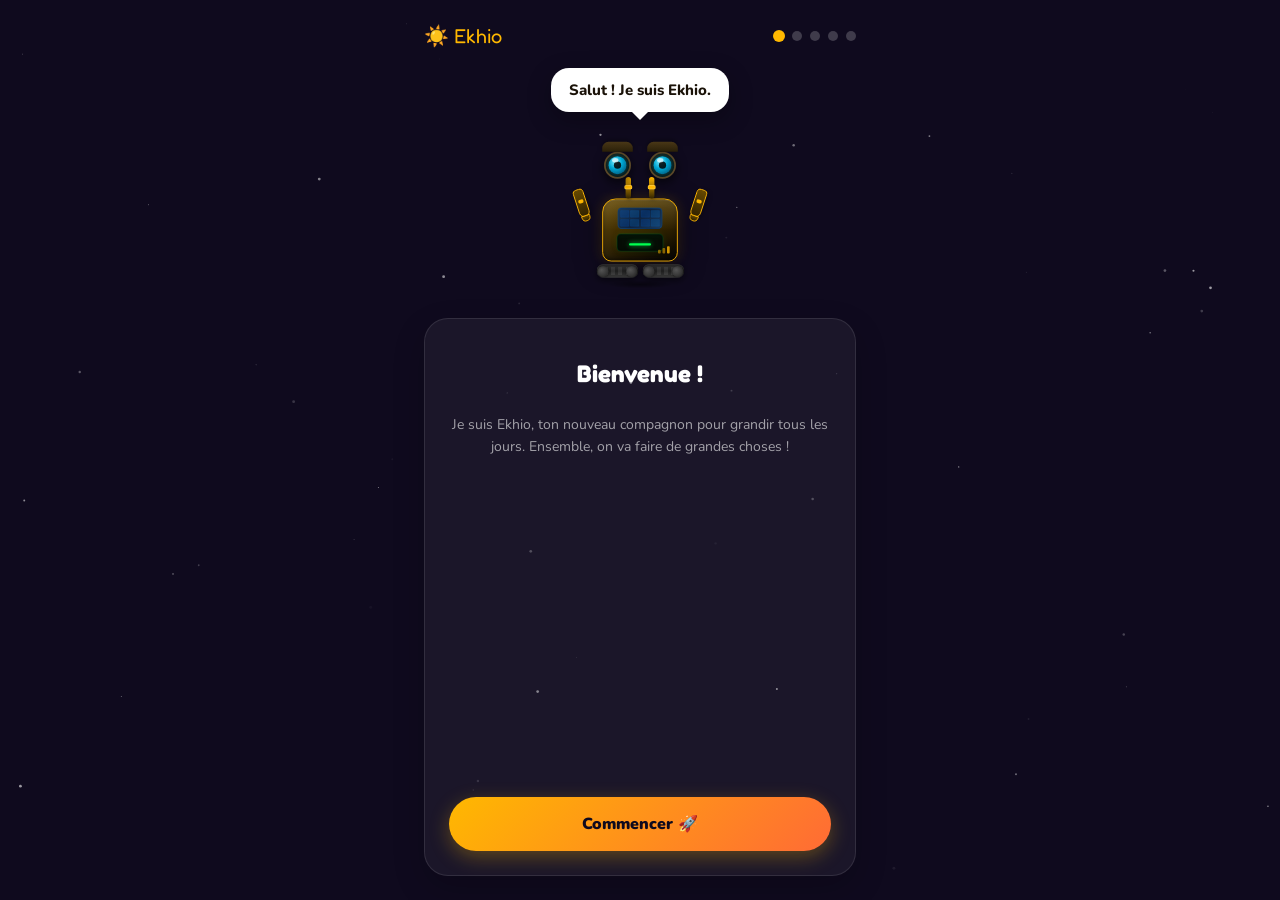
==== commit 745cfa33: "feat: refonte UI, internationalisation et récompenses onboarding" ====
--- a/app.html
+++ b/app.html
@@ -20,7 +20,24 @@
 <meta charset="UTF-8">
 <meta name="viewport" content="width=device-width, initial-scale=1.0, viewport-fit=cover, user-scalable=no">
 <meta name="theme-color" content="#FFB800">
-<title>Ekhio</title>
+<title>Ekhio — Application</title>
+<meta name="description" content="Tableau de bord d'éducation positive Ekhio. Développé par Artean Digital Studio (arteandigital.fr) et déployé par l'Association Herrichain (herrichain.org)." />
+<!-- PWA Support -->
+<link rel="manifest" href="manifest.json" />
+<meta name="apple-mobile-web-app-capable" content="yes" />
+<meta name="apple-mobile-web-app-status-bar-style" content="default" />
+<link rel="apple-touch-icon" href="icon.svg" />
+<!-- Google Fonts -->
+<link href="https://fonts.googleapis.com/css2?family=Nunito:wght@400;600;700;800;900&family=Fredoka+One&display=swap" rel="stylesheet">
+<script>
+  if ('serviceWorker' in navigator) {
+    window.addEventListener('load', () => {
+      navigator.serviceWorker.register('sw.js')
+        .then(reg => console.log('Service Worker registered successfully.', reg.scope))
+        .catch(err => console.warn('Service Worker registration failed.', err));
+    });
+  }
+</script>
 <link rel="stylesheet" href="robot.css">
 <script src="i18n.js"></script>
 <script src="robot.js"></script>
@@ -116,22 +133,64 @@
 .star-counter {
   font-family: 'Fredoka One', cursive; font-size: 56px; color: var(--age-color);
   line-height: 1; margin-bottom: 8px; text-shadow: 0 0 30px rgba(255,184,0,0.5);
-}
+  transition: transform 0.3s cubic-bezier(0.34, 1.56, 0.64, 1), color 0.3s;
+}
+.star-counter.pop { transform: scale(1.3); }
 .star-label{font-size:12px;font-weight:800;color:rgba(255,255,255,.5);text-transform:uppercase;letter-spacing:.1em;}
 .robot-container{display:flex;justify-content:center;margin:30px 0 10px;height:180px;position:relative;transform:scale(0.95);}
 .robot-bubble{position:absolute;top:-20px;left:50%;transform:translateX(-50%);background:#fff;color:#1A1208;padding:10px 16px;border-radius:18px;font-size:13px;font-weight:800;box-shadow:0 8px 24px rgba(0,0,0,.3);transition:.3s;z-index:10;max-width:80%;text-align:center;}
 .robot-bubble::after{content:'';position:absolute;bottom:-6px;left:50%;transform:translateX(-50%);border-width:6px 6px 0;border-style:solid;border-color:#fff transparent transparent transparent;}
 .daily-prog{background:rgba(255,255,255,.1);border-radius:999px;height:12px;overflow:hidden;margin-top:14px;}
-.daily-fill{height:100%;background:var(--age-color);border-radius:999px;transition:width 0.5s ease;}
-.daily-visual-stars { display: flex; justify-content: center; gap: 8px; margin-top: 10px; font-size: 24px; }
-.v-star { opacity: 0.2; transition: 0.3s transform; }
-.v-star.on { opacity: 1; transform: scale(1.2); }
+.daily-fill{height:100%;background:var(--age-color);border-radius:999px;transition:width 0.6s cubic-bezier(0.22, 1, 0.36, 1);}
+.daily-visual-stars { display: flex; justify-content: center; gap: 6px; margin-top: 10px; font-size: 20px; flex-wrap: wrap; }
+.v-star { opacity: 0.2; transition: 0.4s cubic-bezier(0.34, 1.56, 0.64, 1); transform: scale(0.8); }
+.v-star.on {
+  opacity: 1; transform: scale(1.15);
+  filter: drop-shadow(0 0 6px rgba(255,184,0,0.5));
+  animation: starPop 0.5s cubic-bezier(0.34, 1.56, 0.64, 1);
+}
+@keyframes starPop {
+  0% { transform: scale(0.3); opacity: 0; }
+  50% { transform: scale(1.4); }
+  100% { transform: scale(1.15); opacity: 1; }
+}
+/* Glow pulse on active stars */
+.v-star.on { animation: starGlow 2s ease-in-out infinite alternate; }
+@keyframes starGlow {
+  0% { filter: drop-shadow(0 0 4px rgba(255,184,0,0.3)); }
+  100% { filter: drop-shadow(0 0 10px rgba(255,184,0,0.7)); }
+}
+@media (max-width: 380px) {
+  .daily-visual-stars { font-size: 16px; gap: 4px; }
+}
+
+/* Confetti burst */
+.confetti-burst {
+  position: fixed; top: 50%; left: 50%; z-index: 9999; pointer-events: none;
+}
+.confetti-particle {
+  position: absolute; width: 8px; height: 8px; border-radius: 2px;
+  animation: confettiFall 1s cubic-bezier(0.25, 0.46, 0.45, 0.94) forwards;
+}
+@keyframes confettiFall {
+  0% { transform: translate(0, 0) rotate(0deg) scale(1); opacity: 1; }
+  100% { transform: translate(var(--cx), var(--cy)) rotate(720deg) scale(0); opacity: 0; }
+}
 
 /* GRID LISTS */
 .beh-grid{display:grid;grid-template-columns:1fr 1fr;gap:12px;}
-.beh-card{background:var(--surface);border:1.5px solid var(--border);border-radius:18px;padding:16px 12px;display:flex;flex-direction:column;align-items:center;text-align:center;gap:8px;cursor:pointer;transition:transform .2s,box-shadow .2s;box-shadow:0 2px 8px rgba(0,0,0,.06);position:relative}
+.beh-card{background:var(--surface);border:1.5px solid var(--border);border-radius:18px;padding:16px 12px;display:flex;flex-direction:column;align-items:center;text-align:center;gap:8px;cursor:pointer;transition:transform .2s,box-shadow .2s;box-shadow:0 2px 8px rgba(0,0,0,.06);position:relative;overflow:hidden;}
 .beh-card:active{transform:scale(.96);}
 .beh-card.done{opacity:0.4; pointer-events:none;}
+/* Ripple effect */
+.beh-card .ripple {
+  position: absolute; border-radius: 50%; transform: scale(0);
+  animation: rippleAnim 0.6s ease-out; background: rgba(255,184,0,0.25);
+  pointer-events: none;
+}
+@keyframes rippleAnim {
+  to { transform: scale(4); opacity: 0; }
+}
     
 /* PARENT FAB */
 .fab-parent { 
@@ -146,6 +205,7 @@
   background: var(--surface); border: 2.5px solid var(--age-color);
   border-radius: 20px; padding: 12px; display: none; flex-direction: column; gap: 8px;
   box-shadow: 0 8px 32px rgba(0,0,0,0.25); min-width: 180px;
+  backdrop-filter: blur(16px); -webkit-backdrop-filter: blur(16px);
 }
 .parent-tools-menu.open { display: flex !important; }
 .ptm-btn {
@@ -165,6 +225,8 @@
 .rew-item.ul{border-color:#2ECC71;background:linear-gradient(135deg,#F0FFF7,#E0FFEE);cursor:pointer}
 .rew-item.nx{border-color:var(--age-color);background:linear-gradient(135deg,#FFFBF0,#FFF3DC)}
 .rew-item.lk{opacity:.6}
+body.dark .rew-item.ul{background:linear-gradient(135deg,rgba(46,204,113,0.1),rgba(46,204,113,0.05));}
+body.dark .rew-item.nx{background:linear-gradient(135deg,rgba(255,184,0,0.1),rgba(255,184,0,0.05));}
 .rew-ic{font-size:32px;flex-shrink:0}
 .rew-info{flex:1}
 .rew-title{font-weight:800;font-size:14px;color:var(--text)}
@@ -185,17 +247,25 @@
 .s-card{background:var(--surface);border:1.5px solid var(--border);border-radius:18px;padding:18px;margin-bottom:14px}
 .s-row{display:flex;align-items:center;justify-content:space-between;padding:12px 0;border-bottom:1px solid rgba(0,0,0,.06)}
 .s-row:last-child{border-bottom:none}
-.s-input{width:100%;padding:12px 14px;border:1.5px solid var(--border);border-radius:12px;font:inherit;font-size:14px;font-weight:700;background:var(--bg);margin-bottom:8px;}
+.s-input{width:100%;padding:12px 14px;border:1.5px solid var(--border);border-radius:12px;font:inherit;font-size:14px;font-weight:700;background:var(--bg);margin-bottom:8px;color:var(--text);}
 .s-input:focus{outline:none;border-color:var(--age-color);}
 .btn-save{background:var(--age-color);color:#fff;border-radius:12px;padding:14px;font-weight:800;font-size:15px;width:100%;text-align:center;border:none;}
 
+/* Language selector */
+.lang-select {
+  padding: 10px 14px; border-radius: 12px; border: 1.5px solid var(--border);
+  background: var(--bg); color: var(--text); font: inherit; font-weight: 700;
+  font-size: 14px; width: 140px; cursor: pointer;
+}
+.lang-select:focus { outline: none; border-color: var(--age-color); }
+
 /* NAVIGATION */
 .bottom-nav {
-  position: fixed; bottom: 20px; left: 20px; right: 20px;
+  position: fixed; bottom: 20px; left: 16px; right: 16px;
   background: rgba(255, 249, 240, 0.7);
   backdrop-filter: blur(24px); -webkit-backdrop-filter: blur(24px);
   border: 1px solid rgba(15, 10, 30, 0.05);
-  display: flex; justify-content: space-around; padding: 12px 8px;
+  display: flex; justify-content: space-around; padding: 10px 4px;
   border-radius: 28px;
   box-shadow: 0 8px 32px rgba(15, 10, 30, 0.15); z-index: 200;
 }
@@ -204,18 +274,217 @@
   border-color: rgba(255, 184, 0, 0.1);
 }
 .nav-item {
-  display: flex; flex-direction: column; align-items: center; gap: 4px;
-  width: 60px; border-radius: 16px; color: var(--faint); font-size: 10px;
+  display: flex; flex-direction: column; align-items: center; gap: 2px;
+  min-width: 48px; border-radius: 16px; color: var(--faint); font-size: 9px;
   font-weight: 800; text-transform: uppercase; transition: .3s;
-}
-.nav-item .ni { font-size: 24px; line-height: 1; transition: 0.3s; }
+  white-space: nowrap; overflow: hidden; text-overflow: ellipsis;
+}
+.nav-item .ni { font-size: 22px; line-height: 1; transition: 0.3s; }
 .nav-item.act { color: var(--age-color); }
 .nav-item.act .ni { transform: translateY(-4px) scale(1.1); filter: drop-shadow(0 4px 8px rgba(255,184,0,0.4)); }
+@media (max-width: 380px) {
+  .nav-item { font-size: 8px; min-width: 40px; }
+  .nav-item .ni { font-size: 20px; }
+  .bottom-nav { padding: 8px 2px; bottom: 12px; left: 10px; right: 10px; }
+}
 
 .profile-selector{display:flex;gap:12px;overflow-x:auto;padding-bottom:12px;margin-bottom:10px;}
 .p-sel-item{background:rgba(255,255,255,.1);border-radius:18px;padding:12px;display:flex;flex-direction:column;align-items:center;min-width:85px;border:2px solid transparent;color:#fff;transition:0.3s;}
 .p-sel-item.act{border-color:var(--age-color);background:rgba(255,255,255,0.2);box-shadow: 0 8px 24px rgba(0,0,0,0.2);}
 .p-sel-item .av{width:44px;height:44px;border-radius:14px;margin-bottom:8px;background:var(--age-color);box-shadow: 0 4px 10px rgba(0,0,0,0.15);}
+.p-sel-add{opacity:0.5;border:2px dashed rgba(255,255,255,0.3);}
+.p-sel-add:hover{opacity:0.8;}
+
+/* --- OVERLAYS & MODALS (GLASSMORPHISM) --- */
+.overlay {
+  position: fixed; inset: 0; z-index: 2000;
+  background: rgba(15, 10, 30, 0.6);
+  backdrop-filter: blur(12px); -webkit-backdrop-filter: blur(12px);
+  display: flex; align-items: flex-end; justify-content: center;
+  padding: 16px; opacity: 0; pointer-events: none;
+  transition: opacity 0.3s ease;
+}
+.overlay.open {
+  opacity: 1; pointer-events: all;
+}
+.modal {
+  background: var(--surface);
+  border: 1.5px solid var(--border);
+  border-radius: 24px; padding: 24px;
+  width: 100%; max-width: 400px;
+  box-shadow: 0 20px 40px rgba(0,0,0,0.2);
+  transform: translateY(40px);
+  transition: transform 0.35s cubic-bezier(0.34, 1.56, 0.64, 1);
+  text-align: center;
+}
+.overlay.open .modal {
+  transform: translateY(0);
+}
+.m-em {
+  font-size: 48px; display: block; margin-bottom: 8px; line-height: 1;
+}
+.m-title {
+  font-family: 'Fredoka One', cursive; font-size: 24px; margin-bottom: 8px; color: var(--text);
+}
+.m-desc {
+  font-size: 14px; color: var(--muted); margin-bottom: 20px; line-height: 1.5;
+}
+.m-actions {
+  display: flex; gap: 12px;
+}
+.btn {
+  flex: 1; padding: 12px; border-radius: 999px; font-weight: 800; font-size: 14px;
+  text-align: center; cursor: pointer; transition: transform 0.15s, filter 0.15s;
+  display: inline-flex; align-items: center; justify-content: center;
+}
+.btn:active { transform: scale(0.96); }
+.btn-p {
+  background: var(--age-color); color: #FFF;
+  box-shadow: 0 4px 12px rgba(var(--robot-accent-rgb, 255,184,0), 0.3);
+}
+.btn-p:hover { filter: brightness(1.1); }
+.btn-s {
+  background: rgba(0,0,0,0.05); color: var(--muted);
+}
+body.dark .btn-s { background: rgba(255,255,255,0.08); color: var(--muted); }
+
+/* --- PARENT PIN SPACE --- */
+.pin-dots {
+  display: flex; justify-content: center; gap: 16px; margin: 20px 0;
+}
+.pin-dot {
+  width: 16px; height: 16px; border-radius: 50%;
+  border: 2px solid var(--faint); background: transparent;
+  transition: background 0.2s, border-color 0.2s;
+}
+.pin-dot.fill {
+  background: var(--age-color); border-color: var(--age-color);
+  box-shadow: 0 0 10px var(--age-color);
+}
+.pin-pad {
+  display: grid; grid-template-columns: repeat(3, 1fr); gap: 12px;
+  max-width: 280px; margin: 0 auto;
+}
+.pin-btn {
+  aspect-ratio: 1; width: 70px; border-radius: 50%;
+  background: rgba(0,0,0,0.04); color: var(--text);
+  font-family: 'Fredoka One', cursive; font-size: 24px;
+  display: flex; align-items: center; justify-content: center;
+  transition: background 0.2s, transform 0.1s;
+}
+body.dark .pin-btn { background: rgba(255,255,255,0.06); }
+.pin-btn:active {
+  background: var(--age-color); color: #0F0A1E; transform: scale(0.9);
+}
+
+/* --- SOS / BREATH GUIDE --- */
+.breath-circle {
+  width: 120px; height: 120px; border-radius: 50%;
+  background: radial-gradient(circle, var(--age-color) 0%, rgba(255,184,0,0.4) 100%);
+  margin: 30px auto;
+  box-shadow: 0 0 30px rgba(var(--robot-accent-rgb, 255,184,0), 0.5);
+  animation: breathe 14s infinite ease-in-out;
+}
+@keyframes breathe {
+  0%, 100% { transform: scale(0.7); filter: brightness(0.8); } /* Start Inhale (4s) */
+  28.5% { transform: scale(1.3); filter: brightness(1.2); }    /* End Inhale (4s) */
+  57.1% { transform: scale(1.3); filter: brightness(1.2); }    /* Hold (4s) */
+  100% { transform: scale(0.7); filter: brightness(0.8); }     /* Exhale (6s) */
+}
+
+/* --- RULES --- */
+.rule-card {
+  background: var(--surface); border: 1.5px solid var(--border);
+  border-radius: 16px; padding: 14px 18px; margin-bottom: 10px;
+  display: flex; flex-direction: column; gap: 4px;
+  box-shadow: 0 2px 8px rgba(0,0,0,0.04);
+}
+.rule-title {
+  font-weight: 800; font-size: 15px; color: var(--text);
+}
+
+/* --- HISTORY --- */
+.hist-item {
+  background: var(--surface); border: 1.5px solid var(--border);
+  border-radius: 16px; padding: 12px 16px; display: flex; align-items: center;
+  gap: 12px; margin-bottom: 8px; box-shadow: 0 2px 8px rgba(0,0,0,0.04);
+}
+.hist-item.type-earn { border-left: 4px solid var(--age-color); }
+.hist-item.type-use { border-left: 4px solid #E8344A; }
+
+/* --- WEEK BAR --- */
+.week-bar {
+  display: flex; flex-direction: row; justify-content: center; gap: 8px;
+  margin-bottom: 16px; padding: 8px 0; align-items: flex-start;
+  flex-wrap: nowrap;
+}
+.w-day {
+  display: flex; flex-direction: column; align-items: center; gap: 4px;
+  min-width: 32px;
+}
+.wd-l {
+  font-size: 11px; font-weight: 900; color: rgba(255,255,255,0.4);
+  text-transform: uppercase; letter-spacing: 0.05em;
+}
+.wd-d {
+  width: 28px; height: 28px; border-radius: 50%;
+  background: rgba(255,255,255,0.08); display: flex;
+  align-items: center; justify-content: center;
+  font-size: 12px; opacity: 0.3; transition: 0.3s;
+}
+.w-day.act .wd-l { color: var(--age-color); }
+.w-day.act .wd-d {
+  opacity: 1; background: var(--age-color);
+  box-shadow: 0 0 12px rgba(255,184,0,0.4);
+  transform: scale(1.15);
+}
+@media (max-width: 380px) {
+  .week-bar { gap: 4px; }
+  .wd-l { font-size: 9px; }
+  .wd-d { width: 24px; height: 24px; font-size: 10px; }
+}
+
+/* --- SOS BUTTON --- */
+.sos-btn {
+  position: absolute; top: 12px; right: 12px;
+  width: 44px; height: 44px; border-radius: 50%;
+  background: rgba(232, 52, 74, 0.2); border: 2px solid rgba(232, 52, 74, 0.4);
+  display: flex; align-items: center; justify-content: center;
+  font-size: 22px; cursor: pointer; z-index: 10;
+  transition: 0.3s cubic-bezier(0.175, 0.885, 0.32, 1.275);
+  animation: sosPulse 2s infinite;
+}
+.sos-btn:active { transform: scale(0.9); }
+@keyframes sosPulse {
+  0%, 100% { box-shadow: 0 0 0 0 rgba(232,52,74,0.3); }
+  50% { box-shadow: 0 0 0 8px rgba(232,52,74,0); }
+}
+
+/* --- GAME LOCKED --- */
+.game-locked {
+  text-align: center; padding: 40px 20px;
+  background: var(--surface); border: 1.5px solid var(--border);
+  border-radius: 24px; margin-bottom: 20px;
+}
+
+/* --- BANK BOX (Teens) --- */
+.bank-box {
+  background: linear-gradient(135deg, var(--surface), rgba(255,184,0,0.08));
+  border: 1.5px solid var(--border); border-radius: 20px;
+  padding: 20px; text-align: center; margin-bottom: 16px;
+}
+.bank-val {
+  font-family: 'Fredoka One', cursive; font-size: 36px;
+  color: var(--age-color); line-height: 1;
+}
+
+/* --- GAME CANVAS --- */
+#gameCanvas {
+  max-width: 100%; height: auto; aspect-ratio: 400 / 250;
+  border-radius: 16px; border: 2.5px solid var(--border);
+  background: var(--bg); display: block; margin: 0 auto;
+  box-shadow: 0 8px 24px rgba(0,0,0,0.1);
+}
 </style>
 </head>
 <body>
@@ -238,11 +507,11 @@
     <!-- Parent Floating Menu -->
     <button class="fab-parent" onclick="toggleParentTools()" id="fabP">⚙️</button>
     <div class="parent-tools-menu" id="ptm">
-      <div style="font-size:11px; font-weight:900; opacity:0.6; text-transform:uppercase; margin-bottom:4px;">Parent Quick Hub</div>
-      <button class="ptm-btn" onclick="promptAddBehavior()">➕ Nouveau Défi</button>
-      <button class="ptm-btn" onclick="promptAddReward()">🎁 Nouvelle Récompense</button>
-      <button class="ptm-btn" onclick="fastBonus()">⭐ Donner +1 Étoile</button>
-      <button class="ptm-btn" onclick="openNav('parent')" style="margin-top:4px; opacity:0.7;">⚙️ Paramètres Complets</button>
+      <div style="font-size:11px; font-weight:900; opacity:0.6; text-transform:uppercase; margin-bottom:4px;" data-i18n="app_parent_hub"></div>
+      <button class="ptm-btn" onclick="promptAddBehavior()">➕ <span data-i18n="app_new_challenge"></span></button>
+      <button class="ptm-btn" onclick="promptAddReward()">🎁 <span data-i18n="app_new_reward"></span></button>
+      <button class="ptm-btn" onclick="fastBonus()">⭐ <span data-i18n="app_give_star"></span></button>
+      <button class="ptm-btn" onclick="openNav('parent')" style="margin-top:4px; opacity:0.7;">⚙️ <span data-i18n="app_full_settings"></span></button>
     </div>
     <div class="hero" id="hero-box">
       <!-- Selector for multi-profiles inside hero if > 1 -->
@@ -257,7 +526,7 @@
       <div class="star-label" id="heroName">NomEnfant</div>
       
       <div class="robot-container">
-        <div class="robot-bubble" id="rbBubble">Salut ! Prêt pour de nouveaux défis ?</div>
+        <div class="robot-bubble" id="rbBubble"></div>
         <div class="robot-scene" style="transform: scale(0.95); transform-origin: top center;">
           <div class="robot-float" id="robot-float">
             <div class="walle-wrap curious" id="robot" onclick="Robot.bounce()">
@@ -282,37 +551,38 @@
         </div>
       </div>
 
+      <div class="daily-visual-stars" id="dailyVisualStars"></div>
       <div class="daily-prog"><div class="daily-fill" id="dailyProgFill" style="width:0%"></div></div>
-      <div style="font-size:11px;color:rgba(255,255,255,.5);margin-top:6px;font-weight:700;"><span id="dailyStars">0</span> / <span id="maxStars">5</span>⭐ aujourd'hui</div>
+      <div style="font-size:11px;color:rgba(255,255,255,.5);margin-top:6px;font-weight:700;"><span id="dailyStars">0</span> / <span id="maxStars">5</span>⭐ <span data-i18n="app_today"></span></div>
     </div>
 
     <div class="sec-title" style="display:flex;justify-content:space-between;align-items:center;">
-      Défis du jour
-      <button class="btn btn-s" style="padding:6px 12px;font-size:12px;flex:none;" onclick="_openTab('rules')">Règles</button>
+      <span data-i18n="app_daily_challenges"></span>
+      <button class="btn btn-s" style="padding:6px 12px;font-size:12px;flex:none;" onclick="_openTab('rules')" data-i18n="app_rules_btn"></button>
     </div>
     <div class="beh-grid" id="behGrid"></div>
   </div>
 
   <!-- RULES VIEW -->
   <div class="view" id="view-rules">
-    <div class="sec-title" style="margin-top:4px;">Règles de Vie</div>
+    <div class="sec-title" style="margin-top:4px;" data-i18n="app_rules_title"></div>
     <div id="rulesList"></div>
-    <button class="btn-save" style="margin-top:20px;" onclick="_openTab('home')">Retour</button>
+    <button class="btn-save" style="margin-top:20px;" onclick="_openTab('home')" data-i18n="app_back"></button>
   </div>
 
   <!-- REWARDS VIEW -->
   <div class="view" id="view-rewards">
-    <div class="sec-title" id="rewTitle" style="margin-top:4px;">Catalogue de Récompenses</div>
+    <div class="sec-title" id="rewTitle" style="margin-top:4px;" data-i18n="app_rewards_catalog"></div>
     
     <!-- Bank for Teens -->
     <div id="bankView" style="display:none;">
       <div class="bank-box">
-        <div style="font-size:12px;font-weight:800;opacity:0.6;margin-bottom:4px;text-transform:uppercase;">Compte Épargne</div>
+        <div style="font-size:12px;font-weight:800;opacity:0.6;margin-bottom:4px;text-transform:uppercase;" data-i18n="app_savings_account"></div>
         <div class="bank-val" id="bankStars">0⭐</div>
-        <div style="font-size:14px;margin-top:10px;">Économise pour de grands objectifs !</div>
+        <div style="font-size:14px;margin-top:10px;" data-i18n="app_save_for_goals"></div>
       </div>
       <div style="display:flex;gap:8px;margin-bottom:20px;">
-        <button class="btn btn-p" onclick="mvBank(1)">+1 dans l'épargne</button>
+        <button class="btn btn-p" onclick="mvBank(1)" data-i18n="app_add_to_savings"></button>
         <button class="btn btn-p" onclick="mvBank(5)">+5</button>
       </div>
     </div>
@@ -321,112 +591,119 @@
   </div>
 
   <!-- HISTORY VIEW (Badges + Hist) -->
-  <div class="view" id="view-history">
-    <div class="sec-title" style="margin-top:4px;">Trophées</div>
+  <div class="view" id="view-stats">
+    <div class="sec-title" style="margin-top:4px;" data-i18n="app_trophies"></div>
     <div class="badges-grid" id="badgesGrid"></div>
-    <div class="sec-title" style="margin-top:20px;">Historique Récent</div>
+    <div class="sec-title" style="margin-top:20px;" data-i18n="app_recent_history"></div>
     <div id="histList"></div>
   </div>
 
   <!-- GAME VIEW -->
   <div class="view" id="view-game">
-    <div class="sec-title" id="gameTitle" style="margin-top:4px;">Mini-Jeu Ekhio</div>
+    <div class="sec-title" id="gameTitle" style="margin-top:4px;" data-i18n="app_game_title"></div>
     
     <!-- Game section -->
     <div id="gameSection">
       <div id="gameLocked" class="game-locked">
         <div style="font-size:64px;margin-bottom:16px;">🔒</div>
-        <div style="font-family:'Fredoka One';font-size:24px;">Jeu bloqué</div>
-        <div style="margin-top:10px;color:var(--muted)">Il faut <strong id="gameReqStars">10</strong> étoiles pour débloquer le jeu !</div>
+        <div style="font-family:'Fredoka One';font-size:24px;" data-i18n="app_game_locked"></div>
+        <div style="margin-top:10px;color:var(--muted)"><strong id="gameReqStars">10</strong> <span data-i18n="app_game_locked_desc"></span></div>
       </div>
       <div id="gamePlay" style="display:none;text-align:center;">
         <div style="display:flex;justify-content:space-between;align-items:center;padding:10px;">
-          <div style="font-family:'Fredoka One';font-size:20px;">Score: <span id="gScore">0</span></div>
+          <div style="font-family:'Fredoka One';font-size:20px;"><span data-i18n="app_game_score"></span>: <span id="gScore">0</span></div>
           <div style="font-size:20px;color:#E8344A;" id="gLives">❤️❤️❤️</div>
         </div>
         <canvas id="gameCanvas" width="400" height="250"></canvas>
-        <button class="btn-save" style="margin-top:16px;" onclick="startGame()">▶ Jouer</button>
-        <div style="font-size:12px;color:var(--muted);margin-top:12px;">Tape l'écran pour sauter et éviter les obstacles !</div>
+        <button class="btn-save" style="margin-top:16px;" onclick="startGame()" data-i18n="app_game_play"></button>
+        <div style="font-size:12px;color:var(--muted);margin-top:12px;" data-i18n="app_game_tap"></div>
       </div>
     </div>
 
     <!-- Emotion Journal section for teens -->
     <div id="journalSection" style="display:none;">
-      <p style="margin-bottom:20px;color:var(--muted)">Comment te sens-tu aujourd'hui ?</p>
+      <p style="margin-bottom:20px;color:var(--muted)" data-i18n="app_journal_prompt"></p>
       <div class="beh-grid">
-        <div class="beh-card" onclick="logMood('😀','Super')"><div class="ic">😀</div><div class="lbl">Super</div></div>
-        <div class="beh-card" onclick="logMood('🙂','Bien')"><div class="ic">🙂</div><div class="lbl">Bien</div></div>
-        <div class="beh-card" onclick="logMood('😐','Neutre')"><div class="ic">😐</div><div class="lbl">Neutre</div></div>
-        <div class="beh-card" onclick="logMood('😠','Énervé')"><div class="ic">😠</div><div class="lbl">Énervé</div></div>
-        <div class="beh-card" onclick="logMood('😢','Triste')"><div class="ic">😢</div><div class="lbl">Triste</div></div>
-        <div class="beh-card" onclick="logMood('🥱','Fatigué')"><div class="ic">🥱</div><div class="lbl">Fatigué</div></div>
+        <div class="beh-card" onclick="logMood('😀','app_mood_great')"><div class="ic">😀</div><div class="lbl" data-i18n="app_mood_great"></div></div>
+        <div class="beh-card" onclick="logMood('🙂','app_mood_good')"><div class="ic">🙂</div><div class="lbl" data-i18n="app_mood_good"></div></div>
+        <div class="beh-card" onclick="logMood('😐','app_mood_neutral')"><div class="ic">😐</div><div class="lbl" data-i18n="app_mood_neutral"></div></div>
+        <div class="beh-card" onclick="logMood('😠','app_mood_angry')"><div class="ic">😠</div><div class="lbl" data-i18n="app_mood_angry"></div></div>
+        <div class="beh-card" onclick="logMood('😢','app_mood_sad')"><div class="ic">😢</div><div class="lbl" data-i18n="app_mood_sad"></div></div>
+        <div class="beh-card" onclick="logMood('🥱','app_mood_tired')"><div class="ic">🥱</div><div class="lbl" data-i18n="app_mood_tired"></div></div>
       </div>
     </div>
   </div>
 
   <!-- PARENT VIEW -->
   <div class="view" id="view-parent">
-    <div class="sec-title" style="margin-top:4px;">Mode Parent</div>
+    <div class="sec-title" style="margin-top:4px;" data-i18n="app_parent_mode"></div>
     <div class="s-card">
       <div class="s-row">
-        <div><strong>Nom de l'enfant</strong></div>
+        <div><strong data-i18n="app_child_name"></strong></div>
         <input type="text" id="set-name" class="s-input" style="width:140px;margin:0" onchange="saveProfileSettings()">
       </div>
       <div class="s-row">
-        <div><strong>Âge (3-18)</strong></div>
+        <div><strong data-i18n="app_child_age"></strong></div>
         <input type="number" id="set-age" class="s-input" min="3" max="18" style="width:80px;margin:0" onchange="saveProfileSettings()">
       </div>
       <div class="s-row">
-        <div><strong>Couleur Avatar</strong></div>
+        <div><strong data-i18n="app_avatar_color"></strong></div>
         <input type="color" id="set-color" class="s-input" style="width:80px;height:40px;padding:2px;margin:0" onchange="saveProfileSettings()">
       </div>
       <div class="s-row">
-        <div><strong>Étoiles Max/Jour</strong></div>
+        <div><strong data-i18n="app_max_stars_day"></strong></div>
         <input type="number" id="set-max" class="s-input" min="1" max="10" style="width:80px;margin:0" onchange="saveProfileSettings()">
       </div>
       <div class="s-row">
-        <div><strong>Code PIN Parent</strong><div style="font-size:11px;color:var(--muted);">Protéger cette zone (4 chiffres)</div></div>
+        <div><strong data-i18n="app_pin_code"></strong><div style="font-size:11px;color:var(--muted);" data-i18n="app_pin_protect"></div></div>
         <input type="number" id="set-pin" class="s-input" placeholder="0000" style="width:100px;margin:0" onchange="saveProfileSettings()">
       </div>
+      <div class="s-row">
+        <div><strong data-i18n="app_language"></strong></div>
+        <select class="lang-select" id="set-lang" onchange="switchLang(this.value)">
+          <option value="fr">🇫🇷 Français</option>
+          <option value="en">🇬🇧 English</option>
+          <option value="es">🇪🇸 Español</option>
+          <option value="eu">🟢 Euskara</option>
+        </select>
+      </div>
     </div>
 
     <!-- Behavior & Rewards Manage -->
-    <div class="sec-title" style="font-size:18px;">Gérer les comportements</div>
+    <div class="sec-title" style="font-size:18px;" data-i18n="app_manage_behaviors"></div>
     <div class="s-card">
-      <button class="btn-save" style="margin-bottom:16px;background:#2ECC71" onclick="fastBonus()">🎁 Donner +1⭐ Immédiat</button>
+      <button class="btn-save" style="margin-bottom:16px;background:#2ECC71" onclick="fastBonus()" data-i18n="app_give_bonus"></button>
       <div style="display:flex;gap:8px;margin-bottom:8px;">
         <input type="text" id="nbEm" class="s-input" placeholder="🎯" style="width:60px">
-        <input type="text" id="nbL" class="s-input" placeholder="Nouveau défi">
+        <input type="text" id="nbL" class="s-input" data-i18n="app_new_challenge">
         <input type="number" id="nbS" class="s-input" placeholder="⭐" style="width:60px" value="1">
       </div>
-      <button class="btn-save" style="border-radius:12px;padding:10px;" onclick="addBehavior()">Ajouter</button>
+      <button class="btn-save" style="border-radius:12px;padding:10px;" onclick="addBehavior()" data-i18n="app_add"></button>
       <div id="behManageList" style="margin-top:16px;"></div>
     </div>
     
-    <div class="sec-title" style="font-size:18px;">Gérer les récompenses</div>
+    <div class="sec-title" style="font-size:18px;" data-i18n="app_manage_rewards"></div>
     <div class="s-card">
       <div style="display:flex;gap:8px;margin-bottom:8px;">
         <input type="text" id="nrEm" class="s-input" placeholder="🎁" style="width:60px">
-        <input type="text" id="nrL" class="s-input" placeholder="Nouvelle récompense">
+        <input type="text" id="nrL" class="s-input" data-i18n="app_new_reward">
         <input type="number" id="nrS" class="s-input" placeholder="Cout ⭐" style="width:80px">
       </div>
-      <button class="btn-save" style="border-radius:12px;padding:10px;" onclick="addReward()">Ajouter</button>
+      <button class="btn-save" style="border-radius:12px;padding:10px;" onclick="addReward()" data-i18n="app_add"></button>
       <div id="rewManageList" style="margin-top:16px;"></div>
     </div>
 
-    </div>
-
     <!-- Manage Profiles -->
-    <div class="sec-title" style="font-size:18px;">Gérer les profils</div>
+    <div class="sec-title" style="font-size:18px;" data-i18n="app_manage_profiles"></div>
     <div class="s-card">
       <div id="profileManageList" style="display:flex; flex-direction:column; gap:10px;"></div>
     </div>
 
-    <div class="sec-title" style="font-size:18px;">Options Avancées</div>
+    <div class="sec-title" style="font-size:18px;" data-i18n="app_advanced_options"></div>
     <div class="s-card" style="display:flex; flex-direction:column; gap:8px;">
-      <button class="btn-save" style="background:#E8344A;" onclick="addProfile()">+ Ajouter un enfant</button>
-      <button class="btn-save" style="background:transparent;border:2px solid #E8344A;color:#E8344A;" onclick="resetStats()">Remettre à zéro stats</button>
-      <button class="btn-save" style="background:transparent;border:2px dashed #B8A898;color:#B8A898;" onclick="repairDashboard()">🛠️ Réparer Défis Manquants</button>
+      <button class="btn-save" style="background:#E8344A;" onclick="addProfile()" data-i18n="app_add_profile"></button>
+      <button class="btn-save" style="background:transparent;border:2px solid #E8344A;color:#E8344A;" onclick="resetStats()" data-i18n="app_reset_stats"></button>
+      <button class="btn-save" style="background:transparent;border:2px dashed #B8A898;color:#B8A898;" onclick="repairDashboard()" data-i18n="app_repair_dashboard"></button>
     </div>
   </div>
 
@@ -435,23 +712,23 @@
 <nav class="bottom-nav">
   <button class="nav-item act" id="n-home" onclick="_openTab('home')">
     <span class="ni">🏠</span>
-    <span data-i18n="app_challenges">Défis</span>
+    <span data-i18n="app_challenges"></span>
   </button>
   <button class="nav-item" id="n-rewards" onclick="_openTab('rewards')">
     <span class="ni">🎁</span>
-    <span data-i18n="app_rewards">Récompenses</span>
+    <span data-i18n="app_rewards" id="n-rew-tx"></span>
   </button>
   <button class="nav-item" id="n-stats" onclick="_openTab('stats')">
     <span class="ni">🏆</span>
-    <span data-i18n="app_trophies">Trophées</span>
+    <span data-i18n="app_trophies"></span>
   </button>
   <button class="nav-item" id="n-game" onclick="_openTab('game')">
-    <span class="ni">🎮</span>
-    <span data-i18n="app_game">Jeu</span>
+    <span class="ni" id="n-game-ic">🎮</span>
+    <span data-i18n="app_game" id="n-game-tx"></span>
   </button>
   <button class="nav-item" id="n-parent" onclick="openNav('parent')">
     <span class="ni">⚙️</span>
-    <span data-i18n="app_settings">Paramètres</span>
+    <span data-i18n="app_settings"></span>
   </button>
 </nav>
 
@@ -459,11 +736,11 @@
 <div class="overlay" id="valModal">
   <div class="modal">
     <span class="m-em" id="vmEm">⭐</span>
-    <h2 class="m-title" id="vmT">Super !</h2>
+    <h2 class="m-title" id="vmT"></h2>
     <p id="vmD" style="color:var(--muted);margin-bottom:20px;"></p>
     <div class="m-actions">
-      <button class="btn btn-s" onclick="closeModals()">Annuler</button>
-      <button class="btn btn-p" id="vmOk" onclick="confirmValidate()">Gagner l'étoile</button>
+      <button class="btn btn-s" onclick="closeModals()" data-i18n="app_cancel"></button>
+      <button class="btn btn-p" id="vmOk" onclick="confirmValidate()"></button>
     </div>
   </div>
 </div>
@@ -471,11 +748,11 @@
 <div class="overlay" id="rewModal">
   <div class="modal">
     <span class="m-em" id="rmEm">🎁</span>
-    <h2 class="m-title" id="rmT">Récompense</h2>
+    <h2 class="m-title" id="rmT"></h2>
     <p id="rmD" style="color:var(--muted);margin-bottom:20px;"></p>
     <div class="m-actions">
-      <button class="btn btn-s" onclick="closeModals()">Plus tard</button>
-      <button class="btn btn-p" id="rmOk" onclick="confirmReward()">Obtenir</button>
+      <button class="btn btn-s" onclick="closeModals()" data-i18n="app_modal_later"></button>
+      <button class="btn btn-p" id="rmOk" onclick="confirmReward()" data-i18n="app_modal_get"></button>
     </div>
   </div>
 </div>
@@ -483,18 +760,18 @@
 <div class="overlay" id="badgeModal">
   <div class="modal">
     <span class="m-em" id="bmEm">🏆</span>
-    <h2 class="m-title" id="bmT">Nouveau Trophée !</h2>
-    <p id="bmD" style="color:var(--muted);margin-bottom:20px;">Tu as gagné un bonus !</p>
+    <h2 class="m-title" id="bmT"></h2>
+    <p id="bmD" style="color:var(--muted);margin-bottom:20px;"></p>
     <div class="m-actions">
-      <button class="btn btn-p" style="width:100%" onclick="closeModals();Robot.bounce()">Super !</button>
+      <button class="btn btn-p" style="width:100%" onclick="closeModals();Robot.bounce()" data-i18n="app_modal_great"></button>
     </div>
   </div>
 </div>
 
 <div class="overlay" id="pinModal">
   <div class="modal">
-    <h2 class="m-title">Espace Parent</h2>
-    <p style="color:var(--muted);font-size:14px;">Entrez le code PIN</p>
+    <h2 class="m-title" data-i18n="app_modal_parent_space"></h2>
+    <p style="color:var(--muted);font-size:14px;" data-i18n="app_modal_enter_pin"></p>
     <div class="pin-dots" id="pinDots">
       <div class="pin-dot"></div><div class="pin-dot"></div><div class="pin-dot"></div><div class="pin-dot"></div>
     </div>
@@ -516,17 +793,17 @@
 </div>
 
 <div class="overlay" id="sosModal">
-    <h2 class="m-title">Gros chagrin ?</h2>
-    <p style="color:var(--muted);margin-bottom:10px;">On va respirer avec la bulle magique...</p>
+  <div class="modal">
+    <h2 class="m-title" data-i18n="app_modal_big_sadness"></h2>
+    <p style="color:var(--muted);margin-bottom:10px;" data-i18n="app_modal_breathe"></p>
     <div class="breath-circle" id="sosBreath"></div>
-    <div id="sosText" style="font-family:'Fredoka One';font-size:24px;margin-bottom:20px;color:var(--age-color);">Inspire...</div>
+    <div id="sosText" style="font-family:'Fredoka One';font-size:24px;margin-bottom:20px;color:var(--age-color);"></div>
     <div class="m-actions">
-      <button class="btn btn-p" id="sosFinish" onclick="finishSOS()" style="display:none;">Je me sens mieux ❤️</button>
+      <button class="btn btn-p" id="sosFinish" onclick="finishSOS()" style="display:none;" data-i18n="app_modal_feel_better"></button>
     </div>
   </div>
 </div>
 
-<script src="robot.js"></script>
 <script>
 // =============== STATE & CONSTANTS ===============
 const P = window.__ekhioProfile;
@@ -544,14 +821,15 @@
 const SK_BANK  = `ekhio_bank_${PID}`;
 const SK_RULES = `ekhio_rules_${PID}`;
 const SK_STATS = `ekhio_stats_${PID}`;
+const SK_WEEK  = `ekhio_weekhist_${PID}`;
 
 const DDATE = new Date().toISOString().split('T')[0];
 
 const BADGES_CFG = [
-  { id: 'b_1', e: '🌱', l: 'Premier Pas', d: 'Gagne 1 étoile au total', req: 1, bonus: 5 },
-  { id: 'b_2', e: '🚀', l: 'Décollage', d: 'Gagne 10 étoiles au total', req: 10, bonus: 10 },
-  { id: 'b_3', e: '💫', l: 'Étoile Filante', d: 'Gagne 50 étoiles au total', req: 50, bonus: 20 },
-  { id: 'b_4', e: '👑', l: 'Légende', d: 'Gagne 100 étoiles au total', req: 100, bonus: 50 }
+  { id: 'b_1', e: '🌱', lk: 'app_badge_first', dk: 'app_badge_first_d', req: 1, bonus: 5 },
+  { id: 'b_2', e: '🚀', lk: 'app_badge_launch', dk: 'app_badge_launch_d', req: 10, bonus: 10 },
+  { id: 'b_3', e: '💫', lk: 'app_badge_shooting', dk: 'app_badge_shooting_d', req: 50, bonus: 20 },
+  { id: 'b_4', e: '👑', lk: 'app_badge_legend', dk: 'app_badge_legend_d', req: 100, bonus: 50 }
 ];
 
 const AGE_COLORS = [
@@ -639,13 +917,19 @@
 
 
 const BASE_REW = [
-  {id:'r1',e:'🎲',l:'Salle de jeux / activité ensemble',c:3},
-  {id:'r2',e:'🍕',l:'Repas préféré (choix de l\'enfant)',c:4},
-  {id:'r3',e:'📺',l:'1 épisode TV',c:5},
-  {id:'r4',e:'🎢',l:'Super aire de jeux',c:10},
-  {id:'r5',e:'🎬',l:'Soirée film',c:20},
-  {id:'r6',e:'🎁',l:'Petit cadeau surprise',c:50}
+  {id:'r1',e:'🎯',l:'rew_family_activity',c:3,i18n:true},
+  {id:'r2',e:'🍽️',l:'rew_meal_choice',c:4,i18n:true},
+  {id:'r3',e:'⏰',l:'rew_free_time',c:5,i18n:true},
+  {id:'r4',e:'🌳',l:'rew_outing',c:10,i18n:true},
+  {id:'r5',e:'🎬',l:'rew_movie_night',c:15,i18n:true},
+  {id:'r6',e:'🎁',l:'rew_surprise_gift',c:30,i18n:true}
 ];
+
+// Helper: resolve reward label (supports i18n keys)
+function rewLabel(r) {
+  if(r.i18n) return t(r.l);
+  return r.l;
+}
 
 let S = {};
 
@@ -659,7 +943,8 @@
     rules: JSON.parse(localStorage.getItem(SK_RULES)||'null'),
     day: JSON.parse(localStorage.getItem(SK_DAY+DDATE)||'{"e":0,"done":[]}'),
     sets: JSON.parse(localStorage.getItem(SK_SET)||`{"mx":5, "pin":"0000"}`),
-    stats: JSON.parse(localStorage.getItem(SK_STATS)||'null')
+    stats: JSON.parse(localStorage.getItem(SK_STATS)||'null'),
+    weekHist: JSON.parse(localStorage.getItem(SK_WEEK)||'{}')
   };
   
   if(!S.stats) {
@@ -694,14 +979,23 @@
 // Ext
 function sv(k,v){ localStorage.setItem(k, JSON.stringify(v)); }
 
+// =============== WEEK HISTORY (persistent) ===============
+function saveWeekDay() {
+  if(S.day.e > 0) {
+    S.weekHist[DDATE] = S.day.e;
+    sv(SK_WEEK, S.weekHist);
+  }
+}
+
 // =============== UI INIT ===============
 function initUI() {
   document.getElementById('heroName').textContent = P.name;
+  document.getElementById('rbBubble').textContent = t('app_robot_hello');
   
   // Tutorial Hint for new parents
   if(!localStorage.getItem('ekhio_tut_done')) {
     setTimeout(() => {
-      speak("Coucou ! Appuie sur l'engrenage en bas à droite pour ajouter de nouveaux défis !");
+      speak(t('app_robot_tutorial'));
       Robot.set('excited');
     }, 2500);
     localStorage.setItem('ekhio_tut_done', 'true');
@@ -716,13 +1010,13 @@
   // Adapt Nav Text and Icons
   if(P.age >= 13) {
     document.getElementById('n-game-ic').textContent = '📓';
-    document.getElementById('n-game-tx').textContent = 'Journal';
-    document.getElementById('gameTitle').textContent = 'Mon Journal';
+    document.getElementById('n-game-tx').textContent = t('app_journal_title');
+    document.getElementById('gameTitle').textContent = t('app_journal_title');
     document.getElementById('gameSection').style.display = 'none';
     document.getElementById('journalSection').style.display = 'block';
     
-    document.getElementById('n-rew-tx').textContent = 'Tirelire';
-    document.getElementById('rewTitle').textContent = 'Objectifs Épargne';
+    document.getElementById('n-rew-tx').textContent = t('app_piggybank');
+    document.getElementById('rewTitle').textContent = t('app_savings_goals');
     document.getElementById('bankView').style.display = 'block';
   } else if(P.age <= 10) {
     document.getElementById('sosBtn').style.display = 'flex';
@@ -743,9 +1037,9 @@
       <div style="font-size:11px;font-weight:800">${pr.name}</div>
     </div>
   `).join('') + `
-    <div class="p-sel-item" onclick="window.location.href='onboarding.html?add=1'">
-      <div class="av" style="background:rgba(255,255,255,0.2);display:flex;align-items:center;justify-content:center;font-size:16px;">+</div>
-      <div style="font-size:11px;font-weight:800">Ajouter</div>
+    <div class="p-sel-item p-sel-add" onclick="window.location.href='onboarding.html?add=1'">
+      <div class="av" style="background:rgba(255,255,255,0.2);display:flex;align-items:center;justify-content:center;font-size:20px;">+</div>
+      <div style="font-size:10px;font-weight:800;opacity:0.6">${t('app_add')}</div>
     </div>
   `;
 
@@ -755,6 +1049,10 @@
   document.getElementById('set-color').value = P.avatar;
   document.getElementById('set-max').value = S.sets.mx;
   document.getElementById('set-pin').value = S.sets.pin || '';
+  
+  // Language selector
+  const langSel = document.getElementById('set-lang');
+  if(langSel) langSel.value = getEkhioLang();
 
   // Render Profiles Manage List
   const pList = document.getElementById('profileManageList');
@@ -763,12 +1061,21 @@
       <div style="display:flex;justify-content:space-between;align-items:center;padding:10px;background:rgba(0,0,0,0.03);border-radius:12px;">
         <div style="display:flex;align-items:center;gap:10px;">
           <div style="width:12px;height:12px;border-radius:50%;background:${pr.avatar}"></div>
-          <span style="font-weight:800;font-size:14px;">${pr.name} ${pr.id===PID?'(Actuel)':''}</span>
+          <span style="font-weight:800;font-size:14px;">${pr.name} ${pr.id===PID?t('app_current'):''}</span>
         </div>
-        ${pr.id!==PID ? `<button onclick="deleteProfile('${pr.id}')" style="color:#E8344A;font-weight:900;font-size:12px;padding:4px 8px;border:1.5px solid #E8344A;border-radius:8px;">Supprimer</button>` : ''}
+        ${pr.id!==PID ? `<button onclick="deleteProfile('${pr.id}')" style="color:#E8344A;font-weight:900;font-size:12px;padding:4px 8px;border:1.5px solid #E8344A;border-radius:8px;">${t('app_delete_profile')}</button>` : ''}
       </div>
     `).join('');
   }
+
+  // Dark mode restore
+  if(localStorage.getItem('ekhio_dark_mode') === 'true') {
+    document.body.classList.add('dark');
+    document.getElementById('darkBtn').textContent = '☀️';
+  }
+
+  // Apply i18n
+  applyI18n();
 
   renderAll();
 }
@@ -782,7 +1089,8 @@
 // =============== RENDERING ===============
 function renderAll() {
   if(P.age <= 6) {
-    document.getElementById('totalStars').innerHTML = '⭐'.repeat(Math.min(S.stars, 10)) + (S.stars > 10 ? '+' : '');
+    const starCount = Math.min(S.stars, 10);
+    document.getElementById('totalStars').innerHTML = '⭐'.repeat(starCount) + (S.stars > 10 ? '<span style="font-size:24px;vertical-align:middle;">+</span>' : '');
   } else {
     document.getElementById('totalStars').textContent = S.stars;
   }
@@ -792,10 +1100,11 @@
   document.getElementById('dailyStars').textContent = S.day.e;
   document.getElementById('maxStars').textContent = S.sets.mx;
 
-  // Visual Stars (Daily Goal) - handle gracefully if removed from DOM
+  // Visual Stars (Daily Goal) with staggered animation
   let vs = '';
   for(let i=1; i<=S.sets.mx; i++) {
-    vs += `<span class="v-star ${i<=S.day.e?'on':''}">⭐</span>`;
+    const delay = i * 0.08;
+    vs += `<span class="v-star ${i<=S.day.e?'on':''}" style="animation-delay:${delay}s">⭐</span>`;
   }
   let vsEl = document.getElementById('dailyVisualStars');
   if(vsEl) vsEl.innerHTML = vs;
@@ -815,9 +1124,12 @@
   const bl = document.getElementById('behManageList');
   if(bl) bl.innerHTML = S.behs.map(b=>`<div style="display:flex;justify-content:space-between;margin-bottom:6px;"><span>${b.e} ${b.l} (${b.s}⭐)</span> <button onclick="delB('${b.id}')" style="color:red">X</button></div>`).join('');
   const rl = document.getElementById('rewManageList');
-  if(rl) rl.innerHTML = S.rews.map(r=>`<div style="display:flex;justify-content:space-between;margin-bottom:6px;"><span>${r.e} ${r.l} (${r.c}⭐)</span> <button onclick="delR('${r.id}')" style="color:red">X</button></div>`).join('');
+  if(rl) rl.innerHTML = S.rews.map(r=>`<div style="display:flex;justify-content:space-between;margin-bottom:6px;"><span>${r.e} ${rewLabel(r)} (${r.c}⭐)</span> <button onclick="delR('${r.id}')" style="color:red">X</button></div>`).join('');
   const rulL = document.getElementById('rulManageList');
   if(rulL) rulL.innerHTML = S.rules.map(r=>`<div style="display:flex;justify-content:space-between;margin-bottom:6px;font-size:12px"><span>${r.e} <b>${r.l}</b></span> <button onclick="delRule('${r.id}')" style="color:red">X</button></div>`).join('');
+
+  // Save week day on each render
+  saveWeekDay();
 }
 
 function rBehs() {
@@ -827,7 +1139,7 @@
   // All behaviors for this child (age-adapted, modifiable by parent)
   S.behs.forEach(b => {
     const done = S.day.done.includes(b.id);
-    ht += `<div class="beh-card ${done?'done':''}" onclick="${done?'':`tapB('${b.id}')`}">
+    ht += `<div class="beh-card ${done?'done':''}" onclick="${done?'':`tapB('${b.id}', event)`}">
       <div class="ic">${b.e}</div><div class="lbl">${b.l}</div><div class="badge">+${b.s}⭐</div>
     </div>`;
   });
@@ -835,7 +1147,7 @@
   // Dashboard Action to add quickly
   if(P.age <= 18) {
     ht += `<div class="beh-card" onclick="promptAddBehavior()" style="border:2px dashed var(--age-color); background:transparent; opacity:0.8; justify-content:center; box-shadow:none; display:flex !important;">
-      <div class="ic" style="font-size:24px;">➕</div><div class="lbl" style="color:var(--text);font-weight:800;">Nouveau</div>
+      <div class="ic" style="font-size:24px;">➕</div><div class="lbl" style="color:var(--text);font-weight:800;">${t('app_add_new')}</div>
     </div>`;
   }
   
@@ -850,16 +1162,16 @@
   let ht = sR.map((r,i) => {
     const ul = S.stars >= r.c;
     const nx = !ul && (i===0 || S.stars >= sR[i-1].c);
-    return `<div class="rew-item ${ul?'ul':nx?'nx':'lk'}" onclick="${ul?`tapR('${r.id}')`:''}">
+    return `<div class="rew-item ${ul?'ul':nx?'nx':'lk'}" onclick="${ul?`tapR('${r.id}')`:''}" >
       <div class="rew-ic">${r.e}</div>
-      <div class="rew-info"><div class="rew-title">${r.l}</div></div>
+      <div class="rew-info"><div class="rew-title">${rewLabel(r)}</div></div>
       <div class="rew-cost">${r.c}⭐</div>
     </div>`;
   }).join('');
 
   // Floating + inside rewards too
   ht += `<div class="rew-item" onclick="promptAddReward()" style="border:2px dashed var(--age-color); background:transparent; opacity:0.6; justify-content:center; box-shadow:none; padding:10px;">
-    <div class="rew-ic" style="font-size:20px;">➕</div><div class="rew-info"><div class="rew-title">Ajouter Cadeau</div></div>
+    <div class="rew-ic" style="font-size:20px;">➕</div><div class="rew-info"><div class="rew-title">${t('app_add_reward_label')}</div></div>
   </div>`;
   l.innerHTML = ht;
 }
@@ -883,29 +1195,39 @@
     return `<div class="b-card ${un?'unlocked':''}">
       <div class="b-bonus">+${b.bonus}⭐</div>
       <div class="b-em">${b.e}</div>
-      <div class="b-ti">${b.l}</div>
-      <div class="b-de">${b.d}</div>
+      <div class="b-ti">${t(b.lk)}</div>
+      <div class="b-de">${t(b.dk)}</div>
     </div>`;
   }).join('');
 }
 
 function logMood(emo, lbl) {
-  S.hist.push({t:'earn', e:emo, l:'Journal - humeur: '+lbl, v:0, d:new Date().toLocaleString()});
+  S.hist.push({t:'earn', e:emo, l:t('app_hist_mood') + ': ' + t(lbl), v:0, d:new Date().toLocaleString()});
   sv(SK_HIST, S.hist);
   Robot.bounce();
-  speak("Humeur notée !");
+  speak(t('app_mood_logged'));
   _openTab('home');
 }
 
 function rWeek() {
   const w = document.getElementById('weekBar');
-  const days = ['L','M','M','J','V','S','D'];
+  const dayNames = t('app_week_days');
   const curd = (new Date().getDay() + 6) % 7; // Lundi = 0
   
-  w.innerHTML = days.map((d, i) => {
+  // Get dates for this week
+  const today = new Date();
+  const monday = new Date(today);
+  monday.setDate(today.getDate() - curd);
+  
+  w.innerHTML = dayNames.map((d, i) => {
+    const dayDate = new Date(monday);
+    dayDate.setDate(monday.getDate() + i);
+    const dateStr = dayDate.toISOString().split('T')[0];
+    
     let act = false;
     if(i === curd && S.day.e > 0) act = true;
-    else if(i < curd) act = Math.random() > 0.3; // Fake historic past visual for demo purposes
+    else if(i < curd && S.weekHist[dateStr] && S.weekHist[dateStr] > 0) act = true;
+    
     return `<div class="w-day ${act?'act':''}">
       <div class="wd-l">${d}</div><div class="wd-d">⭐</div>
     </div>`;
@@ -917,7 +1239,7 @@
   rl.innerHTML = S.rules.map(r => `
     <div class="rule-card">
       <div class="rule-title">${r.e} ${r.l}</div>
-      <div style="font-size:12px;color:rgba(0,0,0,0.6)">${r.d}</div>
+      <div style="font-size:12px;color:var(--muted)">${r.d}</div>
     </div>
   `).join('');
 }
@@ -926,25 +1248,25 @@
   if(S.stars >= amt) {
     S.stars -= amt;
     S.bank += amt;
-    S.hist.push({t:'use', e:'🏦', l:'Virement Tirelire', v:amt, d:new Date().toLocaleString()});
+    S.hist.push({t:'use', e:'🏦', l:t('app_hist_savings'), v:amt, d:new Date().toLocaleString()});
     sv(SK_STARS, S.stars);
     sv(SK_BANK, S.bank);
     sv(SK_HIST, S.hist);
     renderAll();
-    speak("Transfert réussi !");
+    speak(t('app_robot_transfer_ok'));
     Robot.celebrate();
   } else {
-    speak("Pas assez d'étoiles !");
+    speak(t('app_robot_not_enough_short'));
   }
 }
 
 function openSOS() {
   document.getElementById('sosModal').classList.add('open');
-  // Simple visual breath guide
-  setTimeout(() => { document.getElementById('sosText').textContent = 'Bloque...'; }, 4000);
-  setTimeout(() => { document.getElementById('sosText').textContent = 'Expire...'; }, 8000);
+  document.getElementById('sosText').textContent = t('app_breathe_inhale');
+  setTimeout(() => { document.getElementById('sosText').textContent = t('app_breathe_hold'); }, 4000);
+  setTimeout(() => { document.getElementById('sosText').textContent = t('app_breathe_exhale'); }, 8000);
   setTimeout(() => { 
-    document.getElementById('sosText').textContent = 'On recommence...'; 
+    document.getElementById('sosText').textContent = t('app_breathe_again'); 
     document.getElementById('sosFinish').style.display = 'block';
   }, 14000);
 }
@@ -952,10 +1274,10 @@
 function finishSOS() {
   closeModals();
   S.day.e += 1; S.stars += 1;
-  S.hist.push({t:'earn', e:'🧘', l:'Exercice anti-crise', v:1, d:new Date().toLocaleString()});
+  S.hist.push({t:'earn', e:'🧘', l:t('app_hist_crisis'), v:1, d:new Date().toLocaleString()});
   sv(SK_STARS, S.stars); sv(SK_DAY+DDATE, S.day); sv(SK_HIST, S.hist);
   renderAll();
-  Robot.set('happy'); speak('Bravo, tu es super !');
+  Robot.set('happy'); speak(t('app_robot_crisis'));
 }
 
 // =============== HELPER UTILS ===============
@@ -989,17 +1311,31 @@
   return "#"+RR+GG+BB;
 }
 
+// =============== CONFETTI ===============
+function burstConfetti() {
+  const container = document.createElement('div');
+  container.className = 'confetti-burst';
+  document.body.appendChild(container);
+  const colors = ['#FFB800','#2ECC71','#00D4FF','#8B5CF6','#E8344A','#FF6B35'];
+  for(let i = 0; i < 20; i++) {
+    const p = document.createElement('div');
+    p.className = 'confetti-particle';
+    const angle = (Math.PI * 2 / 20) * i;
+    const dist = 80 + Math.random() * 120;
+    p.style.setProperty('--cx', `${Math.cos(angle)*dist}px`);
+    p.style.setProperty('--cy', `${Math.sin(angle)*dist - 60}px`);
+    p.style.background = colors[Math.floor(Math.random()*colors.length)];
+    p.style.left = '0px'; p.style.top = '0px';
+    container.appendChild(p);
+  }
+  setTimeout(() => container.remove(), 1200);
+}
+
 // =============== ACTIONS ===============
 function toggleDark() {
   const isDark = document.body.classList.toggle('dark');
   localStorage.setItem('ekhio_dark_mode', isDark);
   document.getElementById('darkBtn').textContent = isDark ? '☀️' : '🌙';
-}
-
-// Check dark mode on load
-if(localStorage.getItem('ekhio_dark_mode') === 'true') {
-  document.body.classList.add('dark');
-  document.getElementById('darkBtn').textContent = '☀️';
 }
 
 function speak(txt) {
@@ -1024,7 +1360,7 @@
   S.behs = JSON.parse(JSON.stringify(defaults)); 
   sv(SK_BEH, S.behs); 
   renderAll();
-  alert("Les défis ont été réinitialisés avec succès.");
+  alert(t('app_robot_repaired'));
 }
 
 function promptAddReward() {
@@ -1043,36 +1379,50 @@
 }
 
 function doPromptAddBehavior() {
-  const l = prompt("Nouveau comportement / défi :");
+  const l = prompt(t('app_prompt_new_behavior'));
   if(!l) return;
-  const e = prompt("Emoji (ex: 🧹, 📚, 🤗) :") || '⭐';
-  const s = parseInt(prompt("Nombre d'étoiles gagnées :")) || 1;
+  const e = prompt(t('app_prompt_emoji')) || '⭐';
+  const s = parseInt(prompt(t('app_prompt_stars_earned'))) || 1;
   const id = 'b_cus_' + Date.now();
   S.behs.push({id, e, l, s});
   sv(SK_BEH, S.behs); renderAll();
-  speak("Nouveau défi ajouté !");
+  speak(t('app_robot_new_challenge'));
 }
 
 function doPromptAddReward() {
-  const l = prompt("Nouvelle récompense / cadeau :");
+  const l = prompt(t('app_prompt_new_reward'));
   if(!l) return;
-  const e = prompt("Emoji (ex: 🍦, 🎨, 🏎️) :") || '🎁';
-  const c = parseInt(prompt("Coût en étoiles :")) || 5;
+  const e = prompt(t('app_prompt_emoji_reward')) || '🎁';
+  const c = parseInt(prompt(t('app_prompt_cost'))) || 5;
   const id = 'r_cus_' + Date.now();
   S.rews.push({id, e, l, c});
   sv(SK_REW, S.rews); renderAll();
-  speak("Récompense ajoutée !");
-}
-
-function tapB(id) {
-  if(S.day.e >= S.sets.mx) { speak("Maximum d'étoiles atteint !"); Robot.set('neutral'); return; }
+  speak(t('app_robot_new_reward'));
+}
+
+function tapB(id, event) {
+  // Ripple effect
+  if(event) {
+    const card = event.currentTarget;
+    const ripple = document.createElement('span');
+    ripple.className = 'ripple';
+    const rect = card.getBoundingClientRect();
+    const size = Math.max(rect.width, rect.height);
+    ripple.style.width = ripple.style.height = size + 'px';
+    ripple.style.left = (event.clientX - rect.left - size/2) + 'px';
+    ripple.style.top = (event.clientY - rect.top - size/2) + 'px';
+    card.appendChild(ripple);
+    setTimeout(() => ripple.remove(), 600);
+  }
+
+  if(S.day.e >= S.sets.mx) { speak(t('app_robot_max_stars')); Robot.set('neutral'); return; }
   const b = S.behs.find(x=>x.id===id);
   if(!b) return;
   selItem = { ...b };
   document.getElementById('vmEm').textContent = b.e;
   document.getElementById('vmT').textContent = b.l;
-  document.getElementById('vmD').textContent = `Tu as bien réussi ça ?`;
-  document.getElementById('vmOk').textContent = `Gagner ${b.s}⭐`;
+  document.getElementById('vmD').textContent = t('app_modal_did_it');
+  document.getElementById('vmOk').textContent = `${t('app_modal_earn_star')} ${b.s}⭐`;
   document.getElementById('valModal').classList.add('open');
   Robot.set('curious');
 }
@@ -1086,7 +1436,7 @@
       S.stats.badges.push(b.id);
       newBadges.push(b);
       S.stars += b.bonus;
-      S.hist.push({t:'earn', e:'🏆', l:`Trophée: ${b.l}`, v:b.bonus, d:new Date().toLocaleString()});
+      S.hist.push({t:'earn', e:'🏆', l:`${t('app_hist_trophy')}: ${t(b.lk)}`, v:b.bonus, d:new Date().toLocaleString()});
     }
   });
   sv(SK_STATS, S.stats);
@@ -1094,12 +1444,12 @@
   if(newBadges.length > 0) {
     const last = newBadges[newBadges.length-1];
     document.getElementById('bmEm').textContent = last.e;
-    document.getElementById('bmT').textContent = last.l;
-    document.getElementById('bmD').textContent = `Félicitations ! Tu as gagné un bonus de ${last.bonus}⭐`;
+    document.getElementById('bmT').textContent = t(last.lk);
+    document.getElementById('bmD').textContent = `${t('app_badge_congrats')} ${last.bonus}⭐`;
     setTimeout(() => {
       document.getElementById('badgeModal').classList.add('open');
       Robot.celebrate();
-      speak("Incroyable ! Nouveau trophée débloqué !");
+      speak(t('app_robot_trophy'));
       renderAll();
     }, 2000);
   }
@@ -1124,15 +1474,23 @@
   renderAll();
   Robot.celebrate();
   Robot.set('excited');
-  speak("Génial ! Je suis fier de toi !");
+  speak(t('app_robot_proud'));
+  burstConfetti();
+  
+  // Pop animation on star counter
+  const tc = document.getElementById('totalStars');
+  if(tc) {
+    tc.classList.add('pop');
+    setTimeout(() => tc.classList.remove('pop'), 400);
+  }
 }
 
 function tapR(id) {
   const r = S.rews.find(x=>x.id===id);
   selItem = r;
   document.getElementById('rmEm').textContent = r.e;
-  document.getElementById('rmT').textContent = r.l;
-  document.getElementById('rmD').textContent = `Dépenser ${r.c}⭐ pour ça ?`;
+  document.getElementById('rmT').textContent = rewLabel(r);
+  document.getElementById('rmD').textContent = `${t('app_modal_spend')} ${r.c}⭐ ${t('app_modal_for_this')}`;
   document.getElementById('rewModal').classList.add('open');
   Robot.set('happy');
 }
@@ -1141,7 +1499,7 @@
   closeModals();
   const r = selItem;
   if(S.stars < r.c) {
-    speak("Tu n'as pas assez d'étoiles pour ça ! Continue tes défis. 💪");
+    speak(t('app_robot_not_enough'));
     return;
   }
   
@@ -1149,7 +1507,7 @@
   S.stars -= r.c;
   
   // Log history
-  S.hist.push({t:'use', e:r.e, l:r.l, v:r.c, d:new Date().toLocaleString()});
+  S.hist.push({t:'use', e:r.e, l:rewLabel(r), v:r.c, d:new Date().toLocaleString()});
   
   // Immediate Save
   sv(SK_STARS, S.stars); 
@@ -1159,7 +1517,7 @@
   renderAll();
   Robot.bounce();
   Robot.set('proud');
-  speak(`Super ! Amuse-toi bien avec : ${r.l} ! 🎁`);
+  speak(`${t('app_robot_enjoy')} ${rewLabel(r)} ! 🎁`);
   
   // Animation on total counter
   const tc = document.getElementById('totalStars');
@@ -1213,7 +1571,7 @@
     } else {
       curPin = '';
       updatePinDots();
-      Robot.shake(); speak("Erreur de code !");
+      Robot.shake(); speak(t('app_robot_pin_error'));
     }
   }
 }
@@ -1242,7 +1600,7 @@
   sv(SK_SET, S.sets);
 
   initUI();
-  speak("Sauvegardé !");
+  speak(t('app_saved'));
 }
 
 function addBehavior() {
@@ -1282,18 +1640,19 @@
 
 function fastBonus() {
   S.day.e += 1; S.stars += 1;
-  S.hist.push({t:'earn', e:'🎁', l:'Bonus Parent Manuel', v:1, d:new Date().toLocaleString()});
+  S.hist.push({t:'earn', e:'🎁', l:t('app_hist_parent_bonus'), v:1, d:new Date().toLocaleString()});
   sv(SK_STARS, S.stars); sv(SK_DAY+DDATE, S.day); sv(SK_HIST, S.hist);
   renderAll();
-  Robot.celebrate(); speak("Bonus ajouté !");
+  Robot.celebrate(); speak(t('app_robot_bonus'));
+  burstConfetti();
 }
 
 function resetStats() {
-  if(confirm("Remettre à zéro l'historique et les étoiles pour cet enfant ?")) {
+  if(confirm(t('app_prompt_reset_confirm'))) {
     S.stars = 0; S.bank = 0; S.hist = []; S.day = {"e":0,"done":[]};
     sv(SK_STARS, S.stars); sv(SK_BANK, S.bank); sv(SK_HIST, S.hist); sv(SK_DAY+DDATE, S.day);
     renderAll();
-    speak("Stats remises à zéro.");
+    speak(t('app_robot_stats_reset'));
   }
 }
 
@@ -1303,7 +1662,7 @@
 
 function deleteProfile(id) {
   if(id === PID) return;
-  if(confirm("Supprimer définitivement ce profil et toutes ses données ? cette action est irréversible.")) {
+  if(confirm(t('app_delete_confirm'))) {
     let all = JSON.parse(localStorage.getItem('ekhio_profiles') || '[]');
     all = all.filter(p => p.id !== id);
     localStorage.setItem('ekhio_profiles', JSON.stringify(all));
@@ -1328,7 +1687,7 @@
     }
     
     initUI();
-    speak("Profil supprimé.");
+    speak(t('app_robot_profile_deleted'));
   }
 }
 
@@ -1363,15 +1722,24 @@
   document.getElementById('gLives').textContent = '❤️❤️❤️';
 }
 
+function handleKeyPress(e) {
+  if (e.code === 'Space' || e.code === 'ArrowUp') {
+    // Prevent default scroll behavior when playing game
+    e.preventDefault();
+    jump(e);
+  }
+}
+
 function startGame() {
   if(gameId) cancelAnimationFrame(gameId);
   resetGame();
   GC.addEventListener('touchstart', jump);
   GC.addEventListener('mousedown', jump);
+  window.addEventListener('keydown', handleKeyPress);
   gameLoop();
 }
 
-function jump(e) { e.preventDefault(); if(!isJumping){ pvy = -14; isJumping = true; } }
+function jump(e) { if(e && e.preventDefault) e.preventDefault(); if(!isJumping){ pvy = -14; isJumping = true; } }
 
 function gameLoop() {
   GCTX.clearRect(0,0,GC.width,GC.height);
@@ -1400,7 +1768,8 @@
       document.getElementById('gLives').textContent = '❤️'.repeat(Math.max(0,gLives));
       obstacles.splice(i,1);
       if(gLives<=0) {
-        GCTX.fillStyle = '#1A1208'; GCTX.font = '24px Fredoka One'; GCTX.fillText('Game Over', 130, 100);
+        GCTX.fillStyle = '#1A1208'; GCTX.font = '24px Fredoka One'; GCTX.fillText(t('app_game_over'), 130, 100);
+        window.removeEventListener('keydown', handleKeyPress);
         return; // stop loop
       }
     } else if(ob.x < 20) {
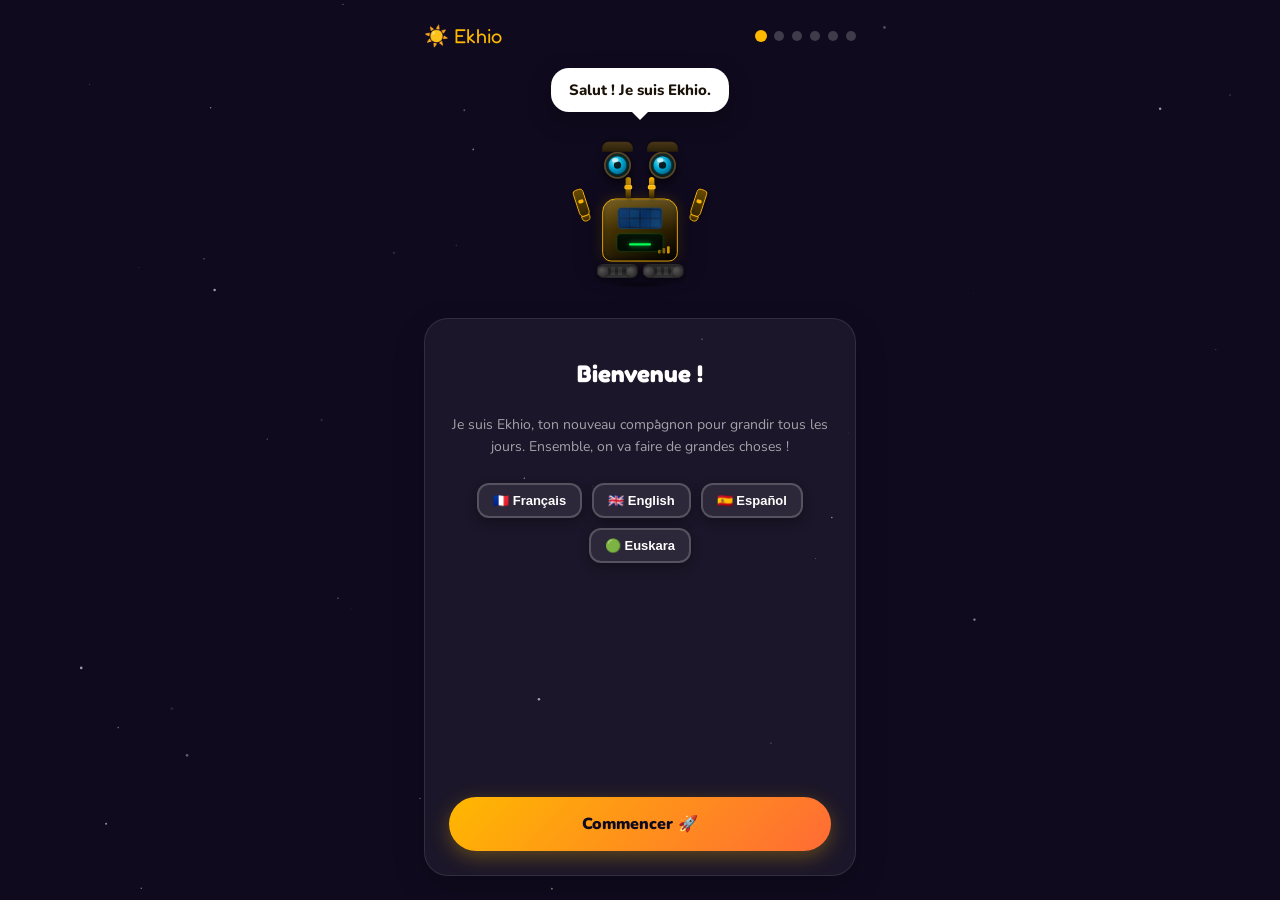
==== commit 44be421d: "feat: fix langue mobile, PIN onboarding, PWA install iOS/Android - Fix switchLang: re-render sans re" ====
--- a/app.html
+++ b/app.html
@@ -25,8 +25,10 @@
 <!-- PWA Support -->
 <link rel="manifest" href="manifest.json" />
 <meta name="apple-mobile-web-app-capable" content="yes" />
-<meta name="apple-mobile-web-app-status-bar-style" content="default" />
-<link rel="apple-touch-icon" href="icon.svg" />
+<meta name="apple-mobile-web-app-status-bar-style" content="black-translucent" />
+<meta name="apple-mobile-web-app-title" content="Ekhio" />
+<link rel="apple-touch-icon" href="icon-192.png" />
+<link rel="apple-touch-icon" sizes="512x512" href="icon-512.png" />
 <!-- Google Fonts -->
 <link href="https://fonts.googleapis.com/css2?family=Nunito:wght@400;600;700;800;900&family=Fredoka+One&display=swap" rel="stylesheet">
 <script>
@@ -654,9 +656,15 @@
         <div><strong data-i18n="app_max_stars_day"></strong></div>
         <input type="number" id="set-max" class="s-input" min="1" max="10" style="width:80px;margin:0" onchange="saveProfileSettings()">
       </div>
-      <div class="s-row">
+      <div class="s-row" id="pin-settings-row">
         <div><strong data-i18n="app_pin_code"></strong><div style="font-size:11px;color:var(--muted);" data-i18n="app_pin_protect"></div></div>
-        <input type="number" id="set-pin" class="s-input" placeholder="0000" style="width:100px;margin:0" onchange="saveProfileSettings()">
+        <div style="display:flex;flex-direction:column;gap:6px;align-items:flex-end;">
+          <div id="pin-status" style="font-size:12px;font-weight:800;"></div>
+          <input type="number" id="set-pin" class="s-input" placeholder="0000" style="width:100px;margin:0" onchange="saveProfileSettings()">
+          <div style="display:flex;gap:6px;">
+            <button class="btn btn-s" style="padding:6px 10px;font-size:11px;flex:none;border-radius:8px;" id="pin-toggle-btn" onclick="togglePinProtection()"></button>
+          </div>
+        </div>
       </div>
       <div class="s-row">
         <div><strong data-i18n="app_language"></strong></div>
@@ -801,6 +809,21 @@
     <div class="m-actions">
       <button class="btn btn-p" id="sosFinish" onclick="finishSOS()" style="display:none;" data-i18n="app_modal_feel_better"></button>
     </div>
+  </div>
+</div>
+
+<!-- PWA Install Banner -->
+<div id="pwa-install-banner" style="display:none; position:fixed; bottom:100px; left:16px; right:16px; z-index:3000; background:var(--surface); border:2px solid var(--age-color); border-radius:20px; padding:16px 20px; box-shadow:0 12px 32px rgba(0,0,0,0.25); backdrop-filter:blur(16px); -webkit-backdrop-filter:blur(16px);">
+  <div style="display:flex; align-items:center; gap:12px;">
+    <div style="font-size:36px;">📲</div>
+    <div style="flex:1;">
+      <div style="font-weight:900;font-size:14px;color:var(--text);" data-i18n="pwa_install_title"></div>
+      <div id="pwa-install-msg" style="font-size:12px;color:var(--muted);margin-top:2px;" data-i18n="pwa_install_desc"></div>
+    </div>
+  </div>
+  <div style="display:flex;gap:8px;margin-top:12px;">
+    <button class="btn btn-s" style="flex:1;" onclick="dismissInstallBanner()" data-i18n="pwa_install_dismiss"></button>
+    <button class="btn btn-p" style="flex:1;" id="pwa-install-btn" onclick="installPWA()" data-i18n="pwa_install_btn"></button>
   </div>
 </div>
 
@@ -1786,6 +1809,110 @@
 
 // Run
 initUI();
+
+// Listen for language change from switchLang in i18n.js
+window.addEventListener('ekhio-lang-changed', () => {
+  // Re-apply all i18n attributes
+  applyI18n();
+  // Re-render ALL dynamic content with new translations
+  initUI();
+});
+
+// =============== PIN TOGGLE ===============
+function updatePinUI() {
+  const pinEnabled = S.sets.pin && S.sets.pin.length === 4;
+  const statusEl = document.getElementById('pin-status');
+  const toggleBtn = document.getElementById('pin-toggle-btn');
+  const pinInput = document.getElementById('set-pin');
+  if(statusEl) {
+    statusEl.textContent = pinEnabled ? '🟢 ' + t('app_pin_enabled') : '🔴 ' + t('app_pin_disabled');
+    statusEl.style.color = pinEnabled ? '#2ECC71' : '#E8344A';
+  }
+  if(toggleBtn) {
+    toggleBtn.textContent = pinEnabled ? t('app_pin_disable') : t('app_pin_enable');
+  }
+  if(pinInput) {
+    pinInput.value = S.sets.pin || '';
+  }
+}
+
+function togglePinProtection() {
+  if(S.sets.pin && S.sets.pin.length === 4) {
+    // Disable PIN
+    S.sets.pin = '';
+    sv(SK_SET, S.sets);
+    activePinMode = true; // No PIN = always active
+    speak(t('app_pin_disabled'));
+  } else {
+    // Enable PIN - prompt for new code
+    const newPin = prompt(t('ob_pin_placeholder'));
+    if(newPin && newPin.length === 4 && /^\d{4}$/.test(newPin)) {
+      S.sets.pin = newPin;
+      sv(SK_SET, S.sets);
+      activePinMode = false;
+      speak(t('app_pin_enabled'));
+    } else {
+      speak(t('app_robot_pin_error'));
+      return;
+    }
+  }
+  updatePinUI();
+}
+
+// Init PIN UI after initUI
+updatePinUI();
+
+// =============== PWA INSTALL ===============
+let deferredPrompt = null;
+
+window.addEventListener('beforeinstallprompt', (e) => {
+  e.preventDefault();
+  deferredPrompt = e;
+  showInstallBanner();
+});
+
+function showInstallBanner() {
+  if(localStorage.getItem('ekhio_pwa_dismissed')) return;
+  const banner = document.getElementById('pwa-install-banner');
+  if(banner) {
+    banner.style.display = 'block';
+    applyI18n();
+  }
+}
+
+function installPWA() {
+  if(deferredPrompt) {
+    deferredPrompt.prompt();
+    deferredPrompt.userChoice.then(choice => {
+      deferredPrompt = null;
+      document.getElementById('pwa-install-banner').style.display = 'none';
+    });
+  }
+}
+
+function dismissInstallBanner() {
+  document.getElementById('pwa-install-banner').style.display = 'none';
+  localStorage.setItem('ekhio_pwa_dismissed', 'true');
+}
+
+// iOS detection for PWA install guidance
+function checkIOSInstall() {
+  const isIOS = /iPad|iPhone|iPod/.test(navigator.userAgent) && !window.MSStream;
+  const isStandalone = window.navigator.standalone === true;
+  if(isIOS && !isStandalone && !localStorage.getItem('ekhio_pwa_dismissed')) {
+    const banner = document.getElementById('pwa-install-banner');
+    if(banner) {
+      banner.style.display = 'block';
+      const msg = document.getElementById('pwa-install-msg');
+      if(msg) msg.textContent = t('pwa_ios_instruction');
+      // Hide the install button on iOS (they use Share > Add to Home Screen)
+      const btn = document.getElementById('pwa-install-btn');
+      if(btn) btn.style.display = 'none';
+    }
+  }
+}
+checkIOSInstall();
+
 </script>
 </body>
 </html>
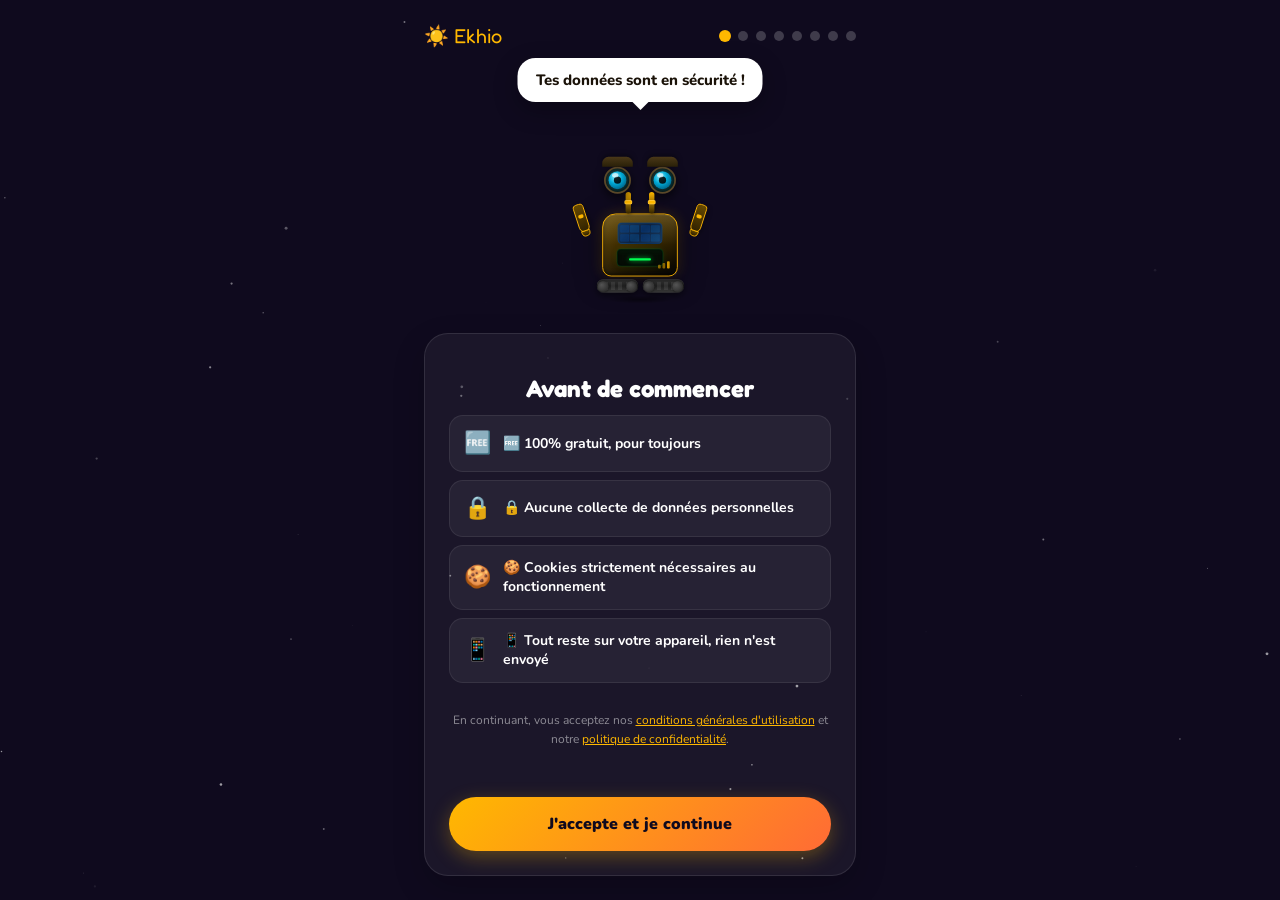
==== commit 1b62ca03: "feat: reposition robot speech bubble, add parent intro & CGU disclaimer step, fix PIN skip button" ====
--- a/app.html
+++ b/app.html
@@ -139,8 +139,8 @@
 }
 .star-counter.pop { transform: scale(1.3); }
 .star-label{font-size:12px;font-weight:800;color:rgba(255,255,255,.5);text-transform:uppercase;letter-spacing:.1em;}
-.robot-container{display:flex;justify-content:center;margin:30px 0 10px;height:180px;position:relative;transform:scale(0.95);}
-.robot-bubble{position:absolute;top:-20px;left:50%;transform:translateX(-50%);background:#fff;color:#1A1208;padding:10px 16px;border-radius:18px;font-size:13px;font-weight:800;box-shadow:0 8px 24px rgba(0,0,0,.3);transition:.3s;z-index:10;max-width:80%;text-align:center;}
+.robot-container{display:flex;justify-content:center;margin:40px 0 10px;height:170px;position:relative;transform:scale(0.95);}
+.robot-bubble{position:absolute;top:-55px;left:50%;transform:translateX(-50%);background:#fff;color:#1A1208;padding:10px 16px;border-radius:18px;font-size:13px;font-weight:800;box-shadow:0 8px 24px rgba(0,0,0,.3);transition:.3s;z-index:10;max-width:80%;text-align:center;}
 .robot-bubble::after{content:'';position:absolute;bottom:-6px;left:50%;transform:translateX(-50%);border-width:6px 6px 0;border-style:solid;border-color:#fff transparent transparent transparent;}
 .daily-prog{background:rgba(255,255,255,.1);border-radius:999px;height:12px;overflow:hidden;margin-top:14px;}
 .daily-fill{height:100%;background:var(--age-color);border-radius:999px;transition:width 0.6s cubic-bezier(0.22, 1, 0.36, 1);}
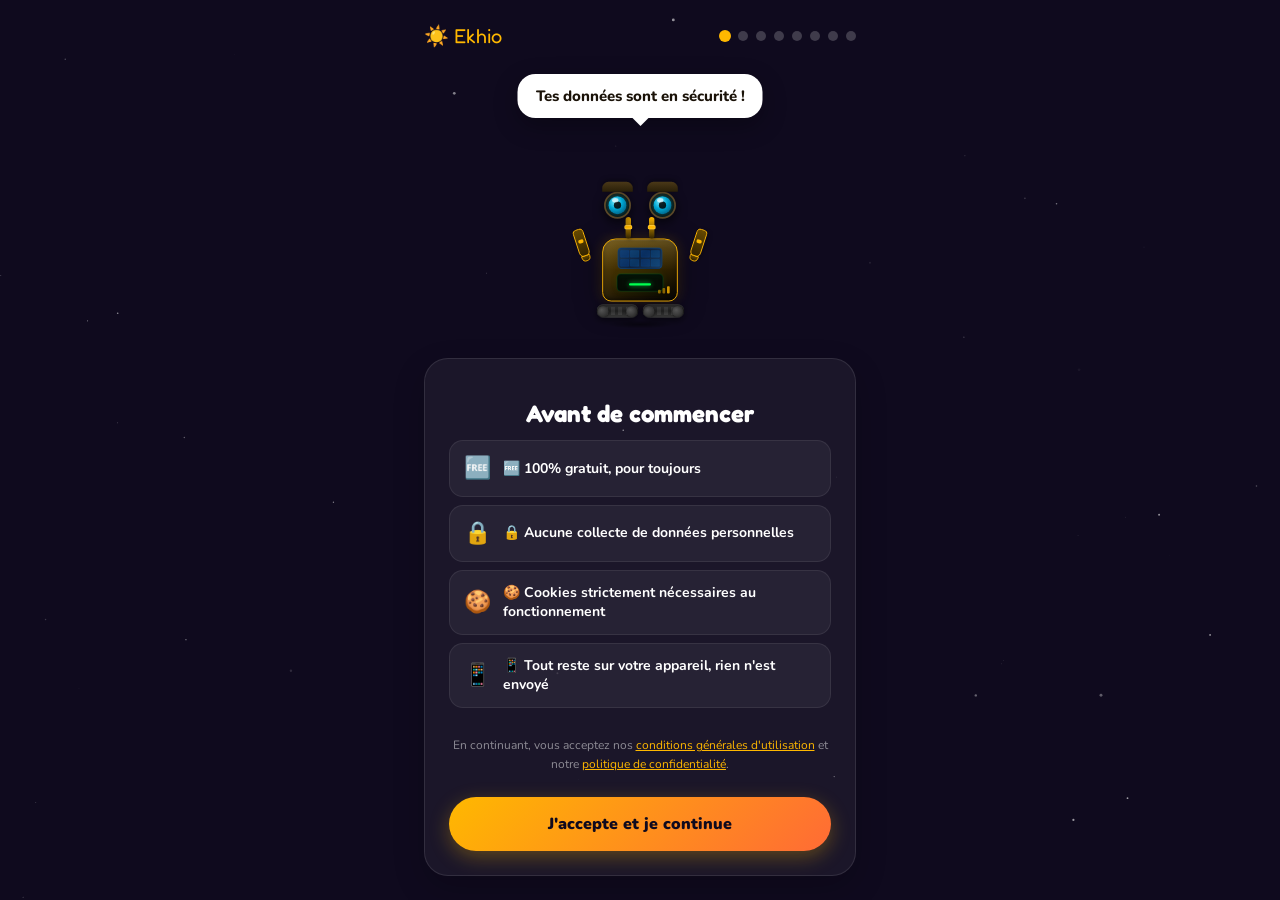
==== commit 02d688e6: "fix: use bottom 100% for robot bubble to prevent overlap" ====
--- a/app.html
+++ b/app.html
@@ -139,8 +139,8 @@
 }
 .star-counter.pop { transform: scale(1.3); }
 .star-label{font-size:12px;font-weight:800;color:rgba(255,255,255,.5);text-transform:uppercase;letter-spacing:.1em;}
-.robot-container{display:flex;justify-content:center;margin:40px 0 10px;height:170px;position:relative;transform:scale(0.95);}
-.robot-bubble{position:absolute;top:-55px;left:50%;transform:translateX(-50%);background:#fff;color:#1A1208;padding:10px 16px;border-radius:18px;font-size:13px;font-weight:800;box-shadow:0 8px 24px rgba(0,0,0,.3);transition:.3s;z-index:10;max-width:80%;text-align:center;}
+.robot-container{display:flex;justify-content:center;margin:60px 0 10px;height:180px;position:relative;transform:scale(0.95);}
+.robot-bubble{position:absolute;bottom:100%;margin-bottom:20px;left:50%;transform:translateX(-50%);background:#fff;color:#1A1208;padding:10px 16px;border-radius:18px;font-size:13px;font-weight:800;box-shadow:0 8px 24px rgba(0,0,0,.3);transition:.3s;z-index:10;max-width:80%;text-align:center;}
 .robot-bubble::after{content:'';position:absolute;bottom:-6px;left:50%;transform:translateX(-50%);border-width:6px 6px 0;border-style:solid;border-color:#fff transparent transparent transparent;}
 .daily-prog{background:rgba(255,255,255,.1);border-radius:999px;height:12px;overflow:hidden;margin-top:14px;}
 .daily-fill{height:100%;background:var(--age-color);border-radius:999px;transition:width 0.6s cubic-bezier(0.22, 1, 0.36, 1);}
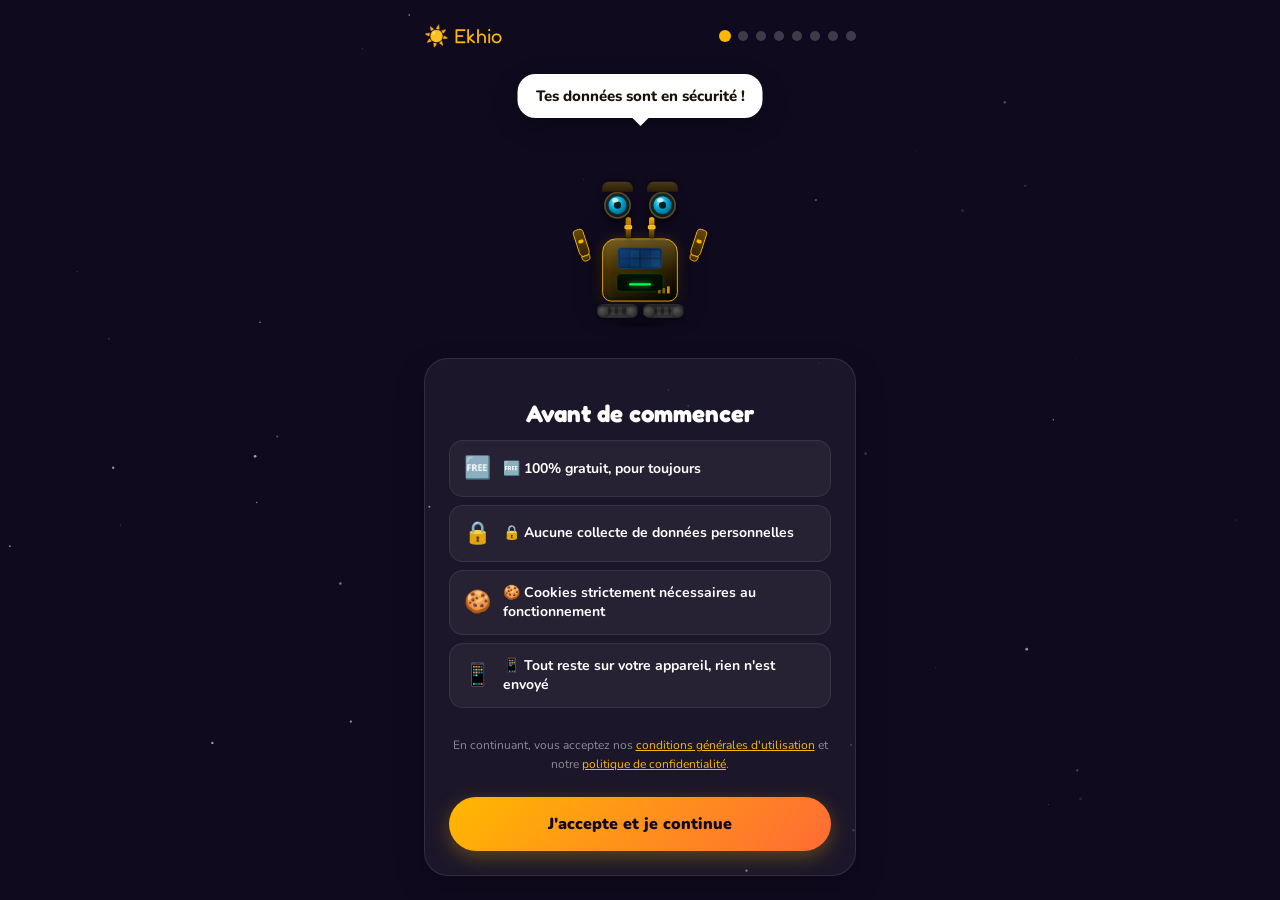
==== commit 959bc795: "feat: add optimized local profile photo upload" ====
--- a/app.html
+++ b/app.html
@@ -651,6 +651,16 @@
       <div class="s-row">
         <div><strong data-i18n="app_avatar_color"></strong></div>
         <input type="color" id="set-color" class="s-input" style="width:80px;height:40px;padding:2px;margin:0" onchange="saveProfileSettings()">
+      </div>
+      <div class="s-row">
+        <div><strong data-i18n="settings_photo"></strong></div>
+        <div style="display:flex; flex-direction:column; align-items:flex-end; gap:8px;">
+          <input type="file" id="set-photo-upload" accept="image/*" style="display:none;" onchange="handleSettingsPhotoUpload(event)">
+          <div style="display:flex; gap:8px;">
+            <button class="btn btn-s" style="padding:6px 10px; font-size:12px;" onclick="document.getElementById('set-photo-upload').click()" data-i18n="settings_photo_change"></button>
+            <button class="btn btn-s" style="padding:6px 10px; font-size:12px; border-color:#E8344A; color:#E8344A;" id="btn-remove-photo" onclick="removeSettingsPhoto()" data-i18n="settings_photo_remove"></button>
+          </div>
+        </div>
       </div>
       <div class="s-row">
         <div><strong data-i18n="app_max_stars_day"></strong></div>
@@ -1056,7 +1066,9 @@
   sel.style.display = 'flex';
   sel.innerHTML = profiles.map(pr => `
     <div class="p-sel-item ${pr.id===PID?'act':''}" onclick="switchP('${pr.id}')">
-      <div class="av" style="background:${pr.avatar}"></div>
+      <div class="av" style="background:${pr.avatar}; overflow:hidden;">
+        ${localStorage.getItem(`ekhio_photo_${pr.id}`) ? `<img src="${localStorage.getItem(`ekhio_photo_${pr.id}`)}" style="width:100%;height:100%;object-fit:cover;">` : ''}
+      </div>
       <div style="font-size:11px;font-weight:800">${pr.name}</div>
     </div>
   `).join('') + `
@@ -1083,7 +1095,9 @@
     pList.innerHTML = profiles.map(pr => `
       <div style="display:flex;justify-content:space-between;align-items:center;padding:10px;background:rgba(0,0,0,0.03);border-radius:12px;">
         <div style="display:flex;align-items:center;gap:10px;">
-          <div style="width:12px;height:12px;border-radius:50%;background:${pr.avatar}"></div>
+          <div style="width:24px;height:24px;border-radius:50%;background:${pr.avatar};overflow:hidden;">
+            ${localStorage.getItem(`ekhio_photo_${pr.id}`) ? `<img src="${localStorage.getItem(`ekhio_photo_${pr.id}`)}" style="width:100%;height:100%;object-fit:cover;">` : ''}
+          </div>
           <span style="font-weight:800;font-size:14px;">${pr.name} ${pr.id===PID?t('app_current'):''}</span>
         </div>
         ${pr.id!==PID ? `<button onclick="deleteProfile('${pr.id}')" style="color:#E8344A;font-weight:900;font-size:12px;padding:4px 8px;border:1.5px solid #E8344A;border-radius:8px;">${t('app_delete_profile')}</button>` : ''}
@@ -1668,6 +1682,37 @@
   renderAll();
   Robot.celebrate(); speak(t('app_robot_bonus'));
   burstConfetti();
+}
+
+function handleSettingsPhotoUpload(event) {
+  const file = event.target.files[0];
+  if (!file) return;
+  const reader = new FileReader();
+  reader.onload = function(e) {
+    const img = new Image();
+    img.onload = function() {
+      const canvas = document.createElement('canvas');
+      const MAX_SIZE = 200;
+      let width = img.width; let height = img.height;
+      if (width > height) {
+        if (width > MAX_SIZE) { height *= MAX_SIZE / width; width = MAX_SIZE; }
+      } else {
+        if (height > MAX_SIZE) { width *= MAX_SIZE / height; height = MAX_SIZE; }
+      }
+      canvas.width = width; canvas.height = height;
+      canvas.getContext('2d').drawImage(img, 0, 0, width, height);
+      const dataUrl = canvas.toDataURL('image/webp', 0.8);
+      localStorage.setItem(`ekhio_photo_${PID}`, dataUrl);
+      loadProfile(); // Refresh UI
+    };
+    img.src = e.target.result;
+  };
+  reader.readAsDataURL(file);
+}
+
+function removeSettingsPhoto() {
+  localStorage.removeItem(`ekhio_photo_${PID}`);
+  loadProfile(); // Refresh UI
 }
 
 function resetStats() {
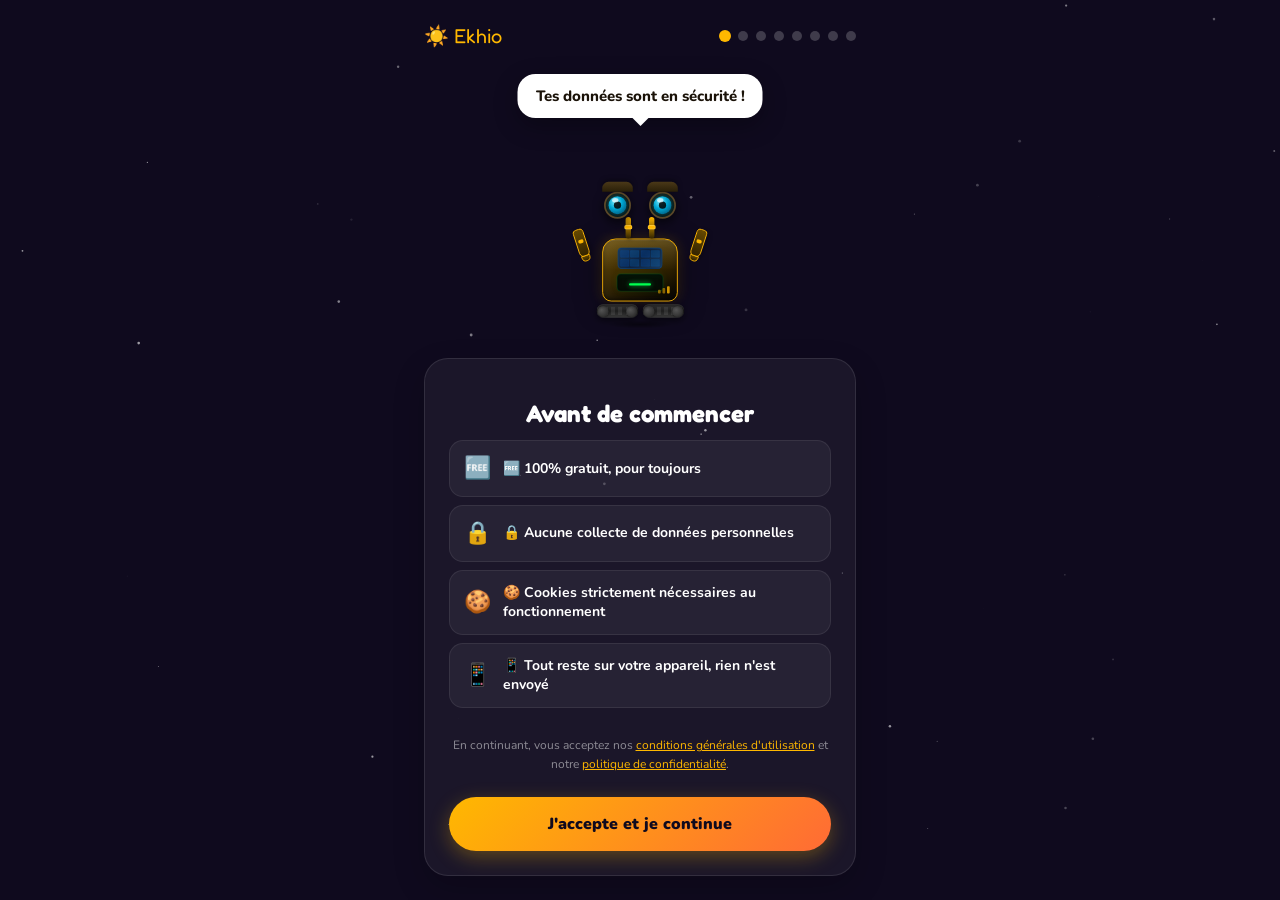
==== commit 6738fd28: "fix: pin code prompt appearing when pin was skipped/refused" ====
--- a/app.html
+++ b/app.html
@@ -975,7 +975,7 @@
     hist: JSON.parse(localStorage.getItem(SK_HIST)||'[]'),
     rules: JSON.parse(localStorage.getItem(SK_RULES)||'null'),
     day: JSON.parse(localStorage.getItem(SK_DAY+DDATE)||'{"e":0,"done":[]}'),
-    sets: JSON.parse(localStorage.getItem(SK_SET)||`{"mx":5, "pin":"0000"}`),
+    sets: JSON.parse(localStorage.getItem(SK_SET)||`{"mx":5, "pin":""}`),
     stats: JSON.parse(localStorage.getItem(SK_STATS)||'null'),
     weekHist: JSON.parse(localStorage.getItem(SK_WEEK)||'{}')
   };
@@ -1382,7 +1382,8 @@
 }
 
 function promptAddBehavior() {
-  if(!activePinMode) {
+  const pinEnabled = S.sets.pin && S.sets.pin.length === 4;
+  if(!activePinMode && pinEnabled) {
     targetModal = 'addBeh';
     const pinMod = document.getElementById('pinModal');
     if(pinMod) pinMod.classList.add('open');
@@ -1401,7 +1402,8 @@
 }
 
 function promptAddReward() {
-  if(!activePinMode) {
+  const pinEnabled = S.sets.pin && S.sets.pin.length === 4;
+  if(!activePinMode && pinEnabled) {
     targetModal = 'addRew';
     const pinMod = document.getElementById('pinModal');
     if(pinMod) pinMod.classList.add('open');
